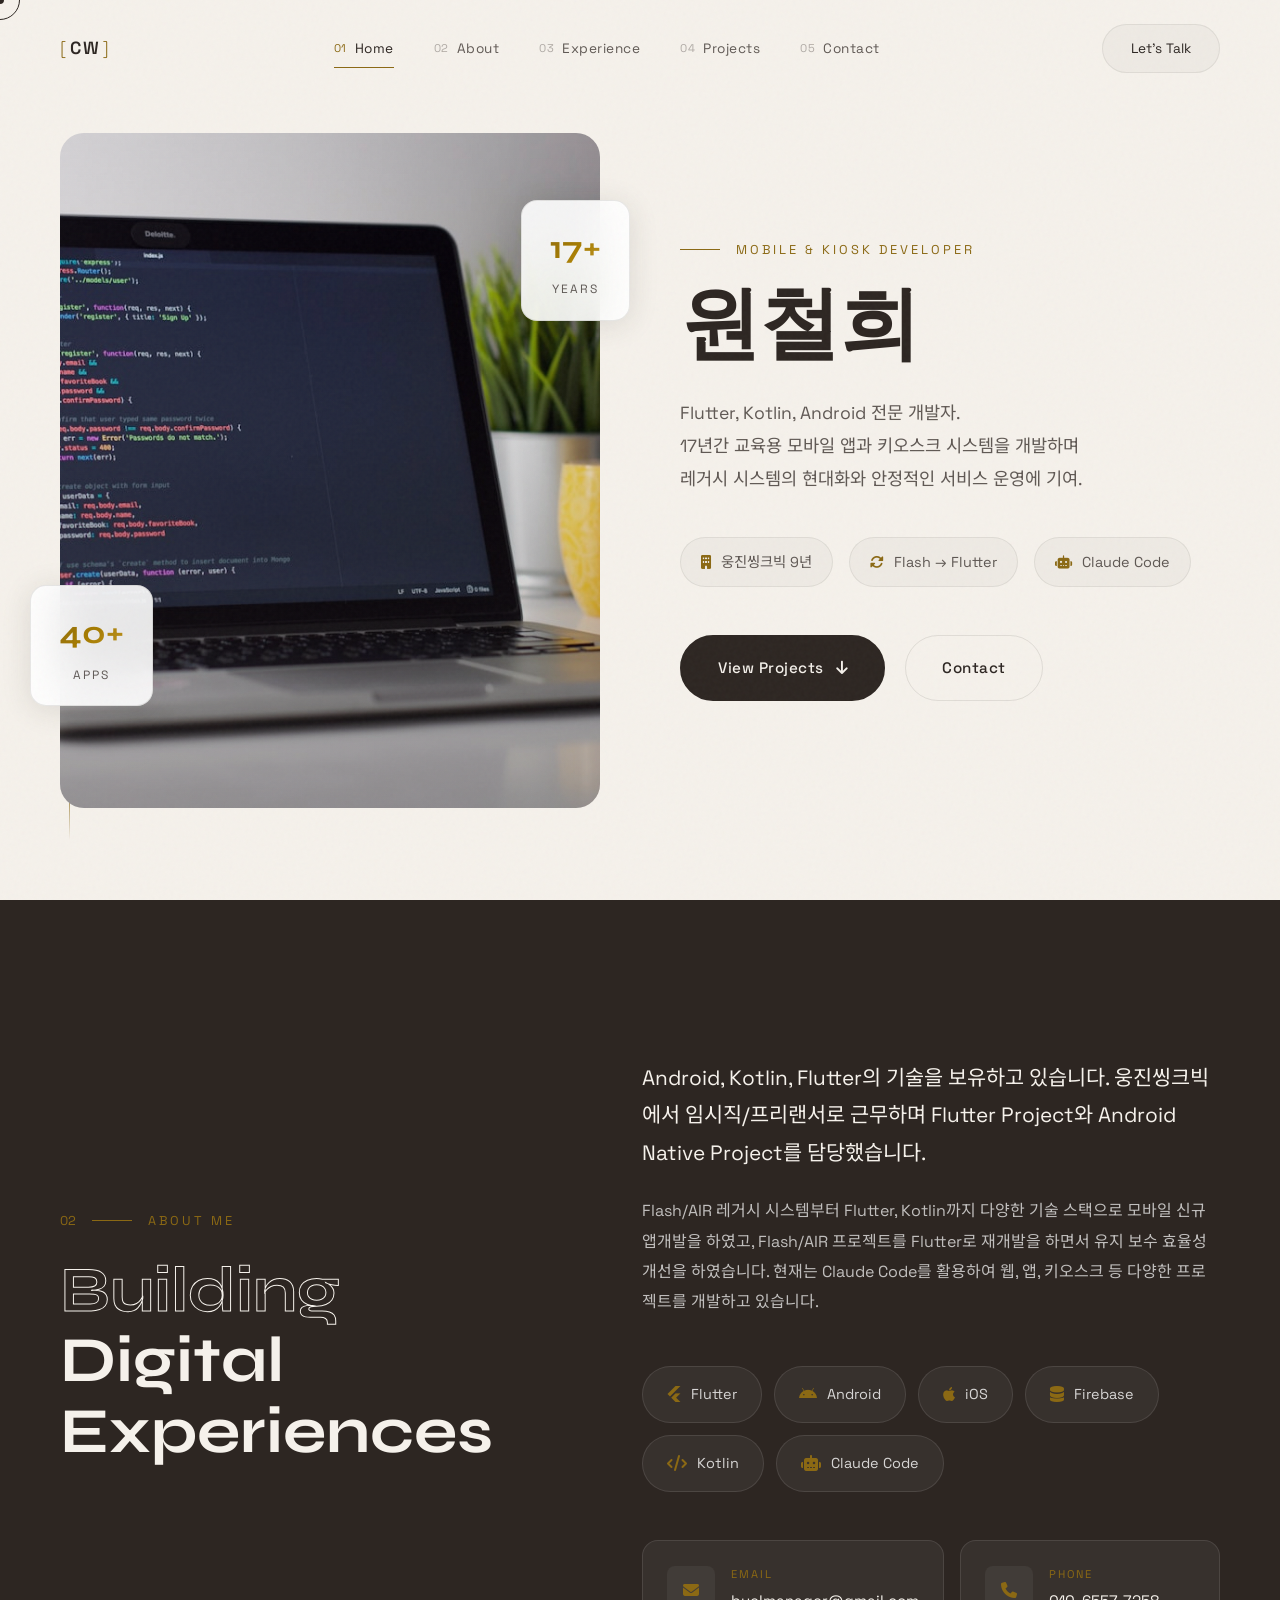
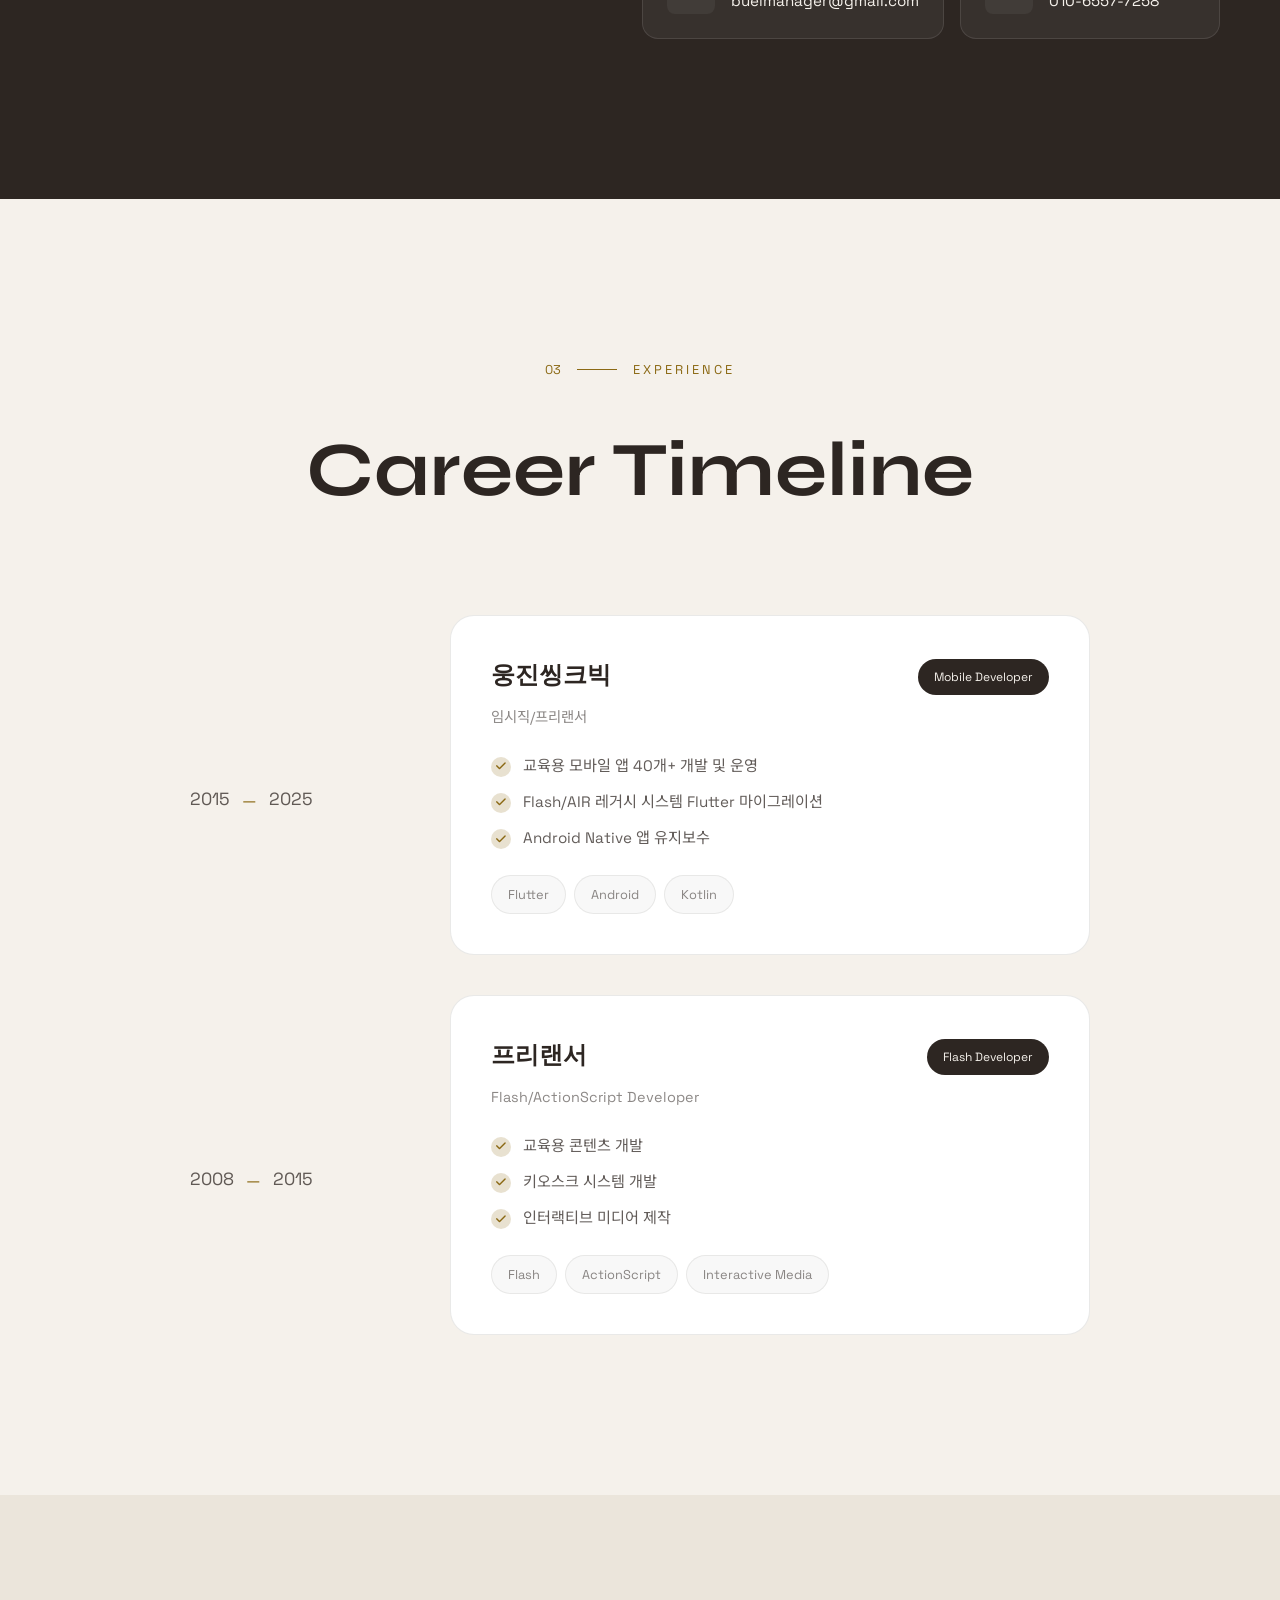
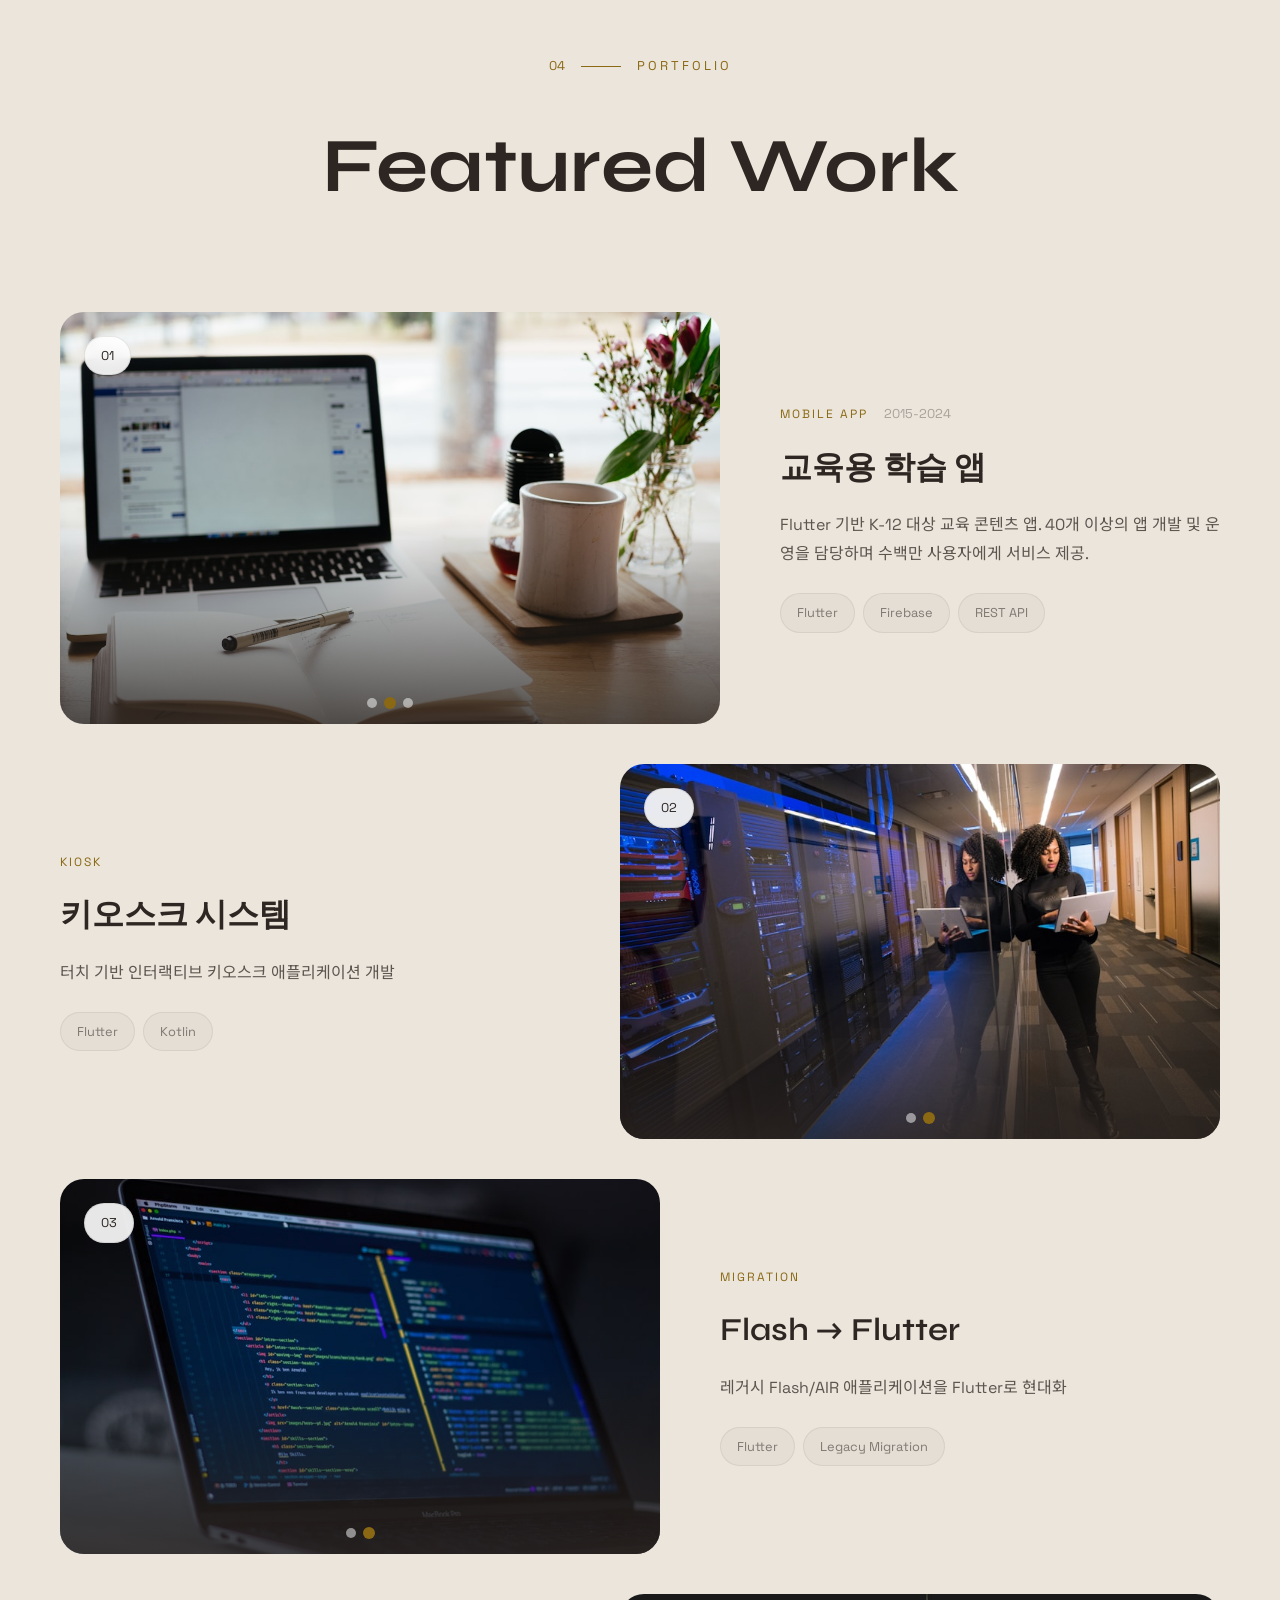
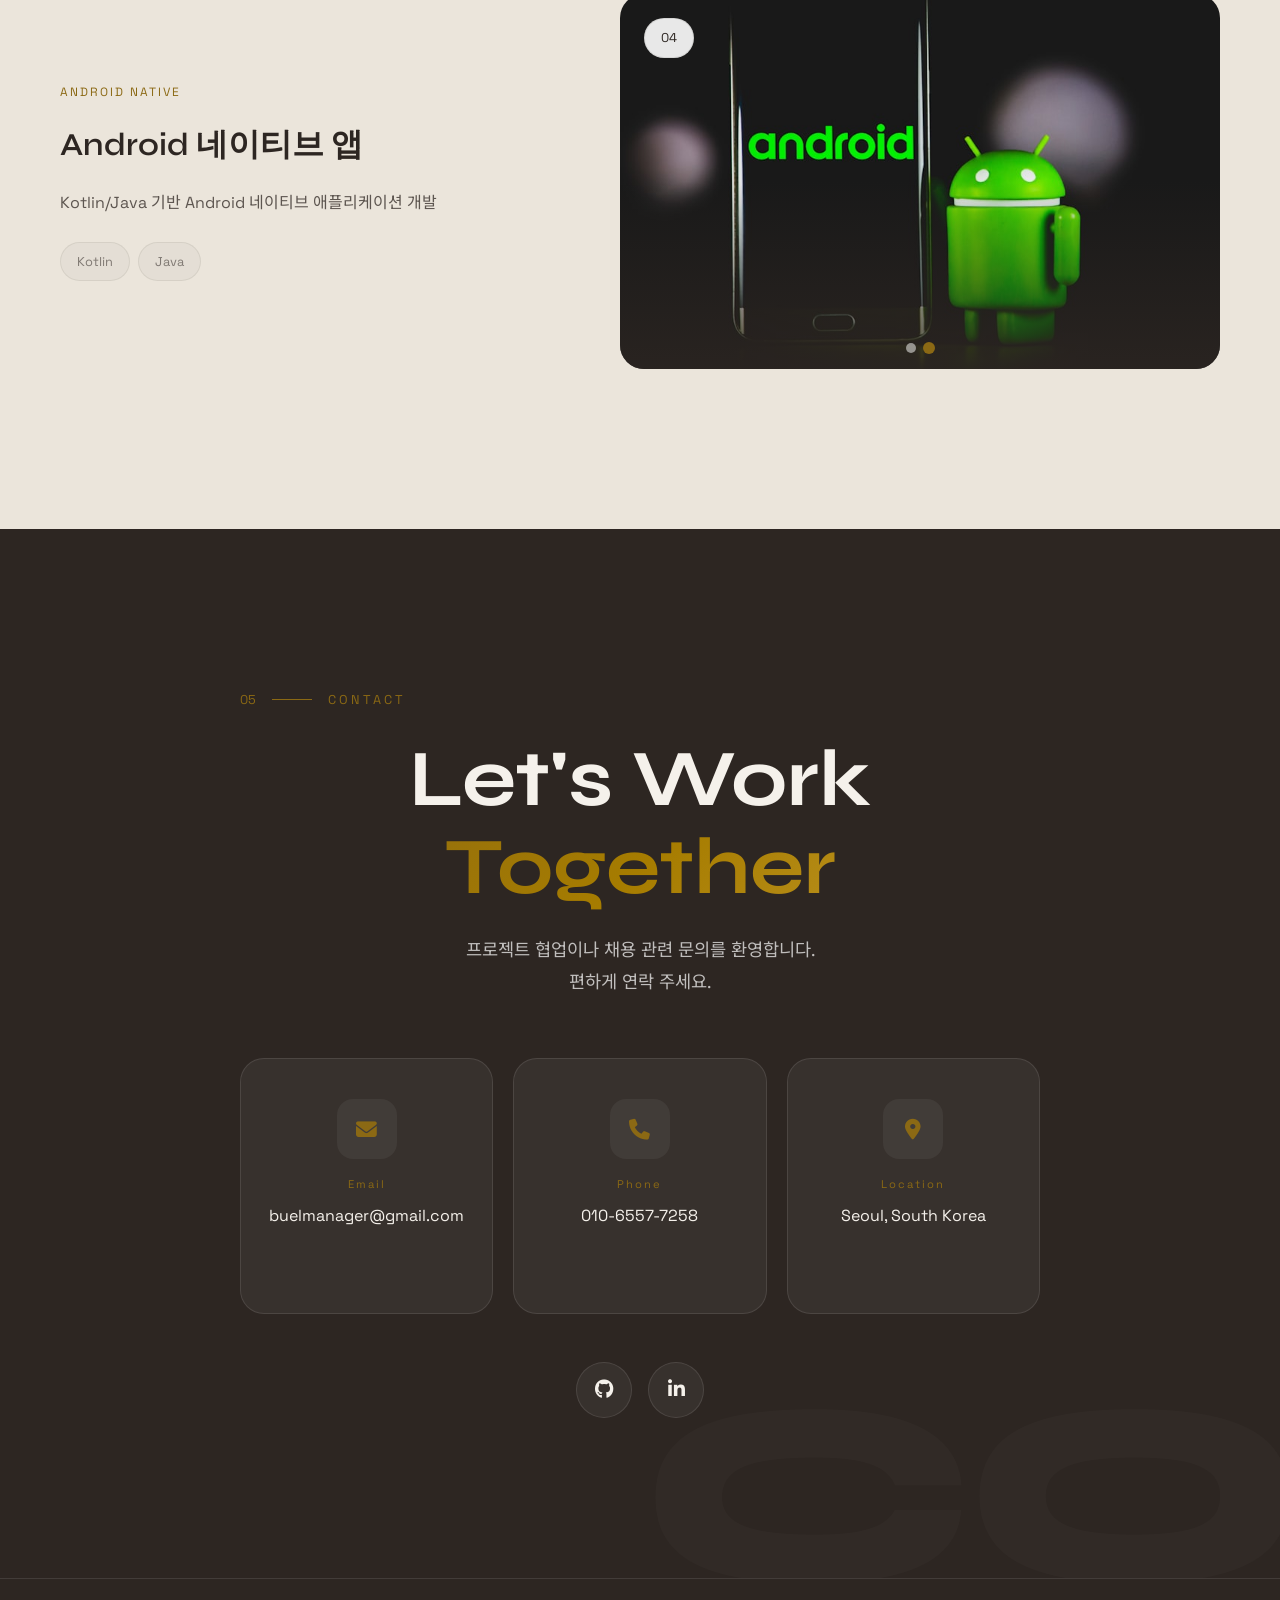
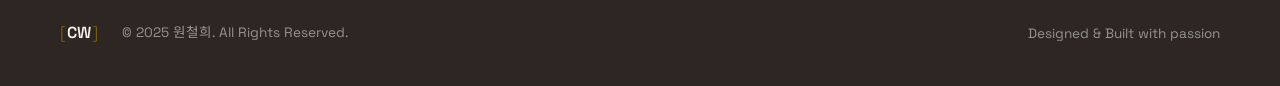
==== index.html @ 8719f96a "v1.0.002: JSON 기반 동적 콘텐츠 관리 시스템 구현 - data.json: 모든 콘텐츠를 JSON으로 분리하여 관리 - renderer.js: JSON → HTML 동적" ====
<!DOCTYPE html>
<html lang="ko">
<head>
    <meta charset="UTF-8">
    <meta name="viewport" content="width=device-width, initial-scale=1.0">
    <title>포트폴리오</title>
    <link rel="stylesheet" href="styles.css">
    <link href="https://fonts.googleapis.com/css2?family=Playfair+Display:wght@400;500;600;700&family=Noto+Sans+KR:wght@300;400;500;700&family=Space+Grotesk:wght@300;400;500;600;700&family=Syne:wght@400;500;600;700;800&display=swap" rel="stylesheet">
    <link rel="stylesheet" href="https://cdnjs.cloudflare.com/ajax/libs/font-awesome/6.4.0/css/all.min.css">
</head>
<body>
    <!-- Noise Overlay -->
    <div class="noise-overlay"></div>

    <!-- Custom Cursor -->
    <div class="cursor"></div>
    <div class="cursor-follower"></div>

    <!-- Navigation - Dynamic -->
    <nav class="navbar">
        <div class="nav-container">
            <a href="#" class="logo" id="nav-logo"></a>
            <ul class="nav-links" id="nav-links"></ul>
            <div class="nav-right">
                <a href="#contact" class="nav-cta">Let's Talk</a>
                <div class="hamburger">
                    <span></span>
                    <span></span>
                </div>
            </div>
        </div>
    </nav>

    <!-- Hero Section - Dynamic -->
    <section id="home" class="hero">
        <div class="hero-grid">
            <div class="hero-visual">
                <div class="hero-image-wrapper">
                    <div class="hero-image-frame" id="hero-image-frame"></div>
                    <div id="hero-badges"></div>
                </div>
            </div>
            <div class="hero-content">
                <div class="hero-tag">
                    <span class="tag-line"></span>
                    <span class="tag-text" id="hero-title-tag"></span>
                </div>
                <h1 class="hero-title" id="hero-name"></h1>
                <p class="hero-description" id="hero-description"></p>
                <div class="hero-highlights" id="hero-highlights"></div>
                <div class="hero-actions">
                    <a href="#projects" class="btn btn-primary">
                        <span class="btn-text">View Projects</span>
                        <span class="btn-icon"><i class="fas fa-arrow-down"></i></span>
                    </a>
                    <a href="#contact" class="btn btn-outline">
                        <span class="btn-text">Contact</span>
                    </a>
                </div>
            </div>
        </div>
        <div class="hero-scroll-indicator">
            <span class="scroll-text">Scroll</span>
            <span class="scroll-line"></span>
        </div>
        <div class="hero-bg-text" id="hero-bg-text"></div>
    </section>

    <!-- About Section - Dynamic -->
    <section id="about" class="about">
        <div class="container">
            <div class="about-grid">
                <div class="about-left">
                    <div class="section-tag">
                        <span class="tag-number" id="about-section-number"></span>
                        <span class="tag-line"></span>
                        <span class="tag-text">ABOUT ME</span>
                    </div>
                    <h2 class="section-title" id="about-title"></h2>
                </div>
                <div class="about-right">
                    <p class="about-intro" id="about-intro"></p>
                    <p class="about-detail" id="about-detail"></p>
                    <div class="skills-showcase" id="skills-showcase"></div>
                    <div class="contact-cards" id="about-contact-cards"></div>
                </div>
            </div>
        </div>
        <div class="section-number" id="about-bg-number"></div>
    </section>

    <!-- Experience Section - Dynamic -->
    <section id="experience" class="experience">
        <div class="container">
            <div class="section-header-center">
                <div class="section-tag">
                    <span class="tag-number" id="exp-section-number"></span>
                    <span class="tag-line"></span>
                    <span class="tag-text">EXPERIENCE</span>
                </div>
                <h2 class="section-title-large">Career Timeline</h2>
            </div>
            <div class="timeline-modern" id="timeline-container"></div>
        </div>
        <div class="section-number" id="exp-bg-number"></div>
    </section>

    <!-- Projects Section - Dynamic -->
    <section id="projects" class="projects">
        <div class="container">
            <div class="section-header-center">
                <div class="section-tag">
                    <span class="tag-number" id="proj-section-number"></span>
                    <span class="tag-line"></span>
                    <span class="tag-text">PORTFOLIO</span>
                </div>
                <h2 class="section-title-large">Featured Work</h2>
            </div>
            <div class="projects-showcase" id="projects-container"></div>
        </div>
        <div class="section-number" id="proj-bg-number"></div>
    </section>

    <!-- Contact Section - Dynamic -->
    <section id="contact" class="contact">
        <div class="container">
            <div class="contact-wrapper">
                <div class="contact-header">
                    <div class="section-tag light">
                        <span class="tag-number" id="contact-section-number"></span>
                        <span class="tag-line"></span>
                        <span class="tag-text">CONTACT</span>
                    </div>
                    <h2 class="contact-title">
                        <span class="title-line">Let's Work</span>
                        <span class="title-line title-gradient">Together</span>
                    </h2>
                    <p class="contact-subtitle">
                        프로젝트 협업이나 채용 관련 문의를 환영합니다.<br>
                        편하게 연락 주세요.
                    </p>
                </div>
                <div class="contact-info-grid" id="contact-info-grid"></div>
                <div class="contact-socials" id="contact-socials"></div>
            </div>
        </div>
        <div class="contact-bg-text">CONTACT</div>
    </section>

    <!-- Footer - Dynamic -->
    <footer class="footer">
        <div class="container">
            <div class="footer-content">
                <div class="footer-left">
                    <span class="footer-logo" id="footer-logo"></span>
                    <p class="footer-copyright" id="footer-copyright"></p>
                </div>
                <div class="footer-right">
                    <span class="footer-credit" id="footer-credit"></span>
                </div>
            </div>
        </div>
    </footer>

    <!-- Back to Top Button -->
    <button class="back-to-top" id="backToTop">
        <span class="btt-line"></span>
        <span class="btt-text">TOP</span>
    </button>

    <!-- Scroll Progress -->
    <div class="scroll-progress"></div>

    <script src="renderer.js"></script>
    <script src="script.js"></script>
</body>
</html>
---- styles.css ----
/* ========================================
   CSS Variables & Reset - Beige/Cream + Dark Brown Theme
======================================== */
:root {
    --bg-primary: #f5f1eb;
    --bg-secondary: #ebe5db;
    --bg-tertiary: #e0d8cc;
    --bg-card: #ffffff;
    --bg-dark: #2d2622;

    --text-primary: #2d2622;
    --text-secondary: rgba(45, 38, 34, 0.75);
    --text-tertiary: rgba(45, 38, 34, 0.55);
    --text-muted: rgba(45, 38, 34, 0.35);
    --text-light: #f5f1eb;

    --accent-primary: #8b6914;
    --accent-secondary: #a67c00;
    --accent-gradient: linear-gradient(135deg, #8b6914, #a67c00, #c49a2c);
    --accent-glow: rgba(139, 105, 20, 0.2);

    --gold: #8b6914;
    --gold-light: #a67c00;

    --brown: #2d2622;
    --brown-light: #4a3f38;
    --cream: #f5f1eb;
    --beige: #e8e2d9;

    --border-color: rgba(45, 38, 34, 0.1);
    --border-hover: rgba(45, 38, 34, 0.2);

    --glass-bg: rgba(45, 38, 34, 0.03);
    --glass-border: rgba(45, 38, 34, 0.08);
    --glass-bg-dark: rgba(255, 255, 255, 0.05);
    --glass-border-dark: rgba(255, 255, 255, 0.1);

    --shadow-sm: 0 2px 10px rgba(45, 38, 34, 0.08);
    --shadow-md: 0 4px 30px rgba(45, 38, 34, 0.12);
    --shadow-lg: 0 10px 60px rgba(45, 38, 34, 0.15);
    --shadow-glow: 0 0 60px rgba(139, 105, 20, 0.1);

    --transition-fast: all 0.2s cubic-bezier(0.4, 0, 0.2, 1);
    --transition: all 0.4s cubic-bezier(0.4, 0, 0.2, 1);
    --transition-slow: all 0.6s cubic-bezier(0.4, 0, 0.2, 1);

    --radius-sm: 8px;
    --radius-md: 16px;
    --radius-lg: 24px;
    --radius-xl: 32px;
}

* {
    margin: 0;
    padding: 0;
    box-sizing: border-box;
}

html {
    scroll-behavior: smooth;
    font-size: 16px;
}

body {
    font-family: 'Space Grotesk', 'Noto Sans KR', sans-serif;
    background-color: var(--bg-primary);
    color: var(--text-primary);
    line-height: 1.7;
    overflow-x: hidden;
    cursor: none;
}

a {
    text-decoration: none;
    color: inherit;
    cursor: none;
}

ul {
    list-style: none;
}

img {
    max-width: 100%;
    height: auto;
}

button {
    cursor: none;
}

.container {
    max-width: 1400px;
    margin: 0 auto;
    padding: 0 60px;
}

/* ========================================
   Noise Overlay
======================================== */
.noise-overlay {
    position: fixed;
    top: 0;
    left: 0;
    width: 100%;
    height: 100%;
    pointer-events: none;
    z-index: 9999;
    opacity: 0.03;
    background-image: url("data:image/svg+xml,%3Csvg viewBox='0 0 256 256' xmlns='http://www.w3.org/2000/svg'%3E%3Cfilter id='noise'%3E%3CfeTurbulence type='fractalNoise' baseFrequency='0.9' numOctaves='4' stitchTiles='stitch'/%3E%3C/filter%3E%3Crect width='100%25' height='100%25' filter='url(%23noise)'/%3E%3C/svg%3E");
}

/* ========================================
   Custom Cursor
======================================== */
.cursor {
    position: fixed;
    width: 8px;
    height: 8px;
    background: var(--accent-primary);
    border-radius: 50%;
    pointer-events: none;
    z-index: 10001;
    transform: translate(-50%, -50%);
    transition: width 0.2s, height 0.2s, background 0.2s;
    mix-blend-mode: difference;
}

.cursor-follower {
    position: fixed;
    width: 40px;
    height: 40px;
    border: 1px solid var(--accent-primary);
    border-radius: 50%;
    pointer-events: none;
    z-index: 10000;
    transform: translate(-50%, -50%);
    transition: width 0.3s, height 0.3s, border-color 0.3s, background 0.3s;
}

.cursor.hover {
    width: 12px;
    height: 12px;
    background: var(--gold);
}

.cursor-follower.hover {
    width: 60px;
    height: 60px;
    border-color: var(--gold);
    background: rgba(251, 191, 36, 0.1);
}

/* ========================================
   Scroll Progress
======================================== */
.scroll-progress {
    position: fixed;
    top: 0;
    left: 0;
    height: 2px;
    background: var(--accent-gradient);
    width: 0%;
    z-index: 10000;
    transition: width 0.1s linear;
}

/* ========================================
   Custom Cursor - Light theme
======================================== */
.cursor {
    background: var(--brown);
    mix-blend-mode: normal;
}

.cursor-follower {
    border-color: var(--brown);
}

.cursor.hover {
    background: var(--gold);
}

.cursor-follower.hover {
    border-color: var(--gold);
    background: rgba(139, 105, 20, 0.1);
}

/* ========================================
   Navigation
======================================== */
.navbar {
    position: fixed;
    top: 0;
    left: 0;
    width: 100%;
    z-index: 1000;
    padding: 24px 0;
    transition: var(--transition);
}

.navbar.scrolled {
    background: rgba(245, 241, 235, 0.9);
    backdrop-filter: blur(20px);
    -webkit-backdrop-filter: blur(20px);
    padding: 16px 0;
    border-bottom: 1px solid var(--border-color);
}

.nav-container {
    max-width: 1400px;
    margin: 0 auto;
    padding: 0 60px;
    display: flex;
    justify-content: space-between;
    align-items: center;
}

.logo {
    font-family: 'Space Grotesk', monospace;
    font-size: 1.1rem;
    font-weight: 600;
    letter-spacing: 2px;
    display: flex;
    align-items: center;
    gap: 2px;
}

.logo-bracket {
    color: var(--accent-primary);
    font-weight: 300;
}

.logo-text {
    color: var(--text-primary);
}

.nav-links {
    display: flex;
    gap: 40px;
}

.nav-links a {
    font-size: 0.85rem;
    color: var(--text-secondary);
    letter-spacing: 0.5px;
    display: flex;
    align-items: center;
    gap: 8px;
    position: relative;
    padding: 8px 0;
    transition: var(--transition-fast);
}

.nav-number {
    font-size: 0.7rem;
    color: var(--text-muted);
    font-family: 'Space Grotesk', monospace;
}

.nav-links a::after {
    content: '';
    position: absolute;
    bottom: 0;
    left: 0;
    width: 0;
    height: 1px;
    background: var(--gold);
    transition: var(--transition);
}

.nav-links a:hover,
.nav-links a.active {
    color: var(--text-primary);
}

.nav-links a:hover .nav-number,
.nav-links a.active .nav-number {
    color: var(--gold);
}

.nav-links a:hover::after,
.nav-links a.active::after {
    width: 100%;
}

.nav-right {
    display: flex;
    align-items: center;
    gap: 24px;
}

.nav-cta {
    font-size: 0.85rem;
    padding: 12px 28px;
    background: var(--glass-bg);
    border: 1px solid var(--glass-border);
    border-radius: 100px;
    color: var(--text-primary);
    transition: var(--transition);
}

.nav-cta:hover {
    background: var(--brown);
    border-color: var(--brown);
    color: var(--text-light);
}

.hamburger {
    display: none;
    flex-direction: column;
    gap: 8px;
    cursor: pointer;
    padding: 10px;
}

.hamburger span {
    width: 28px;
    height: 1px;
    background: var(--text-primary);
    transition: var(--transition);
}

/* ========================================
   Hero Section
======================================== */
.hero {
    min-height: 100vh;
    display: flex;
    align-items: center;
    position: relative;
    padding: 120px 0 80px;
    overflow: hidden;
}

.hero-grid {
    display: grid;
    grid-template-columns: 1fr 1fr;
    gap: 80px;
    align-items: center;
    max-width: 1400px;
    margin: 0 auto;
    padding: 0 60px;
    position: relative;
    z-index: 2;
}

.hero-visual {
    position: relative;
}

.hero-image-wrapper {
    position: relative;
}

.hero-image-frame {
    position: relative;
    border-radius: var(--radius-lg);
    overflow: hidden;
    aspect-ratio: 4/5;
}

.hero-image-frame img {
    width: 100%;
    height: 100%;
    object-fit: cover;
    transition: var(--transition-slow);
}

.hero-image-frame:hover img {
    transform: scale(1.05);
}

.image-grain {
    position: absolute;
    top: 0;
    left: 0;
    width: 100%;
    height: 100%;
    background: linear-gradient(180deg, transparent 0%, rgba(45, 38, 34, 0.3) 100%);
    pointer-events: none;
}

.floating-badge {
    position: absolute;
    background: rgba(255, 255, 255, 0.9);
    backdrop-filter: blur(20px);
    -webkit-backdrop-filter: blur(20px);
    border: 1px solid rgba(45, 38, 34, 0.1);
    border-radius: var(--radius-md);
    padding: 20px 28px;
    display: flex;
    flex-direction: column;
    align-items: center;
    gap: 4px;
    animation: float 4s ease-in-out infinite;
    box-shadow: var(--shadow-md);
}

.badge-1 {
    top: 10%;
    right: -30px;
    animation-delay: 0s;
}

.badge-2 {
    bottom: 15%;
    left: -30px;
    animation-delay: 2s;
}

.badge-number {
    font-family: 'Syne', sans-serif;
    font-size: 2rem;
    font-weight: 700;
    background: var(--accent-gradient);
    -webkit-background-clip: text;
    -webkit-text-fill-color: transparent;
    background-clip: text;
}

.badge-text {
    font-size: 0.75rem;
    color: var(--text-secondary);
    letter-spacing: 2px;
    text-transform: uppercase;
}

@keyframes float {
    0%, 100% {
        transform: translateY(0);
    }
    50% {
        transform: translateY(-15px);
    }
}

.hero-content {
    max-width: 600px;
}

.hero-tag {
    display: flex;
    align-items: center;
    gap: 16px;
    margin-bottom: 24px;
}

.tag-line {
    width: 40px;
    height: 1px;
    background: var(--gold);
}

.tag-text {
    font-size: 0.8rem;
    letter-spacing: 3px;
    color: var(--gold);
}

.hero-title {
    font-family: 'Syne', sans-serif;
    font-size: clamp(3rem, 7vw, 5rem);
    font-weight: 800;
    line-height: 1;
    margin-bottom: 32px;
}

.hero-title .word {
    display: inline-block;
    opacity: 0;
    transform: translateY(30px);
    animation: wordReveal 1.2s cubic-bezier(0.25, 0.1, 0.25, 1) forwards;
    animation-delay: 0.3s;
}

@keyframes wordReveal {
    to {
        opacity: 1;
        transform: translateY(0);
    }
}

.hero-description {
    font-size: 1.1rem;
    line-height: 1.9;
    color: var(--text-secondary);
    margin-bottom: 40px;
}

.hero-highlights {
    display: flex;
    flex-wrap: wrap;
    gap: 16px;
    margin-bottom: 48px;
}

.highlight-item {
    display: flex;
    align-items: center;
    gap: 10px;
    padding: 12px 20px;
    background: var(--glass-bg);
    border: 1px solid var(--glass-border);
    border-radius: 100px;
    font-size: 0.9rem;
    transition: var(--transition);
}

.highlight-item:hover {
    border-color: var(--gold);
    background: rgba(139, 105, 20, 0.1);
}

.highlight-icon {
    color: var(--gold);
    font-size: 0.85rem;
}

.highlight-text {
    color: var(--text-secondary);
}

.hero-actions {
    display: flex;
    gap: 20px;
}

.btn {
    display: inline-flex;
    align-items: center;
    gap: 12px;
    padding: 18px 36px;
    font-size: 0.95rem;
    font-weight: 500;
    letter-spacing: 0.5px;
    border-radius: 100px;
    transition: var(--transition);
    position: relative;
    overflow: hidden;
}

.btn-primary {
    background: var(--brown);
    color: var(--text-light);
    border: 2px solid var(--brown);
}

.btn-primary::before {
    content: '';
    position: absolute;
    top: 0;
    left: 0;
    width: 100%;
    height: 100%;
    background: var(--gold);
    opacity: 0;
    transition: var(--transition);
}

.btn-primary:hover::before {
    opacity: 1;
}

.btn-primary .btn-text,
.btn-primary .btn-icon {
    position: relative;
    z-index: 1;
}

.btn-primary:hover {
    transform: translateY(-3px);
    box-shadow: 0 10px 40px rgba(139, 105, 20, 0.3);
    color: var(--brown);
}

.btn-primary .btn-icon {
    transition: var(--transition);
}

.btn-primary:hover .btn-icon {
    transform: translateY(3px);
}

.btn-outline {
    background: transparent;
    color: var(--text-primary);
    border: 1px solid var(--border-color);
}

.btn-outline:hover {
    border-color: var(--text-primary);
    background: rgba(255, 255, 255, 0.05);
}

.hero-scroll-indicator {
    position: absolute;
    bottom: 60px;
    left: 60px;
    display: flex;
    flex-direction: column;
    align-items: center;
    gap: 12px;
}

.scroll-text {
    font-size: 0.7rem;
    letter-spacing: 3px;
    color: var(--text-tertiary);
    text-transform: uppercase;
    writing-mode: vertical-rl;
}

.scroll-line {
    width: 1px;
    height: 60px;
    background: linear-gradient(180deg, var(--gold), transparent);
    animation: scrollLine 2s ease-in-out infinite;
}

@keyframes scrollLine {
    0%, 100% {
        transform: scaleY(1);
        opacity: 1;
    }
    50% {
        transform: scaleY(0.5);
        opacity: 0.5;
    }
}

.hero-bg-text {
    position: absolute;
    bottom: -5%;
    right: -5%;
    font-family: 'Syne', sans-serif;
    font-size: clamp(8rem, 20vw, 20rem);
    font-weight: 800;
    color: rgba(255, 255, 255, 0.02);
    letter-spacing: -0.05em;
    pointer-events: none;
    z-index: 1;
}

/* ========================================
   Marquee Section
======================================== */
.marquee-section {
    padding: 40px 0;
    background: var(--bg-secondary);
    border-top: 1px solid var(--border-color);
    border-bottom: 1px solid var(--border-color);
    overflow: hidden;
}

.marquee {
    display: flex;
    overflow: hidden;
}

.marquee-content {
    display: flex;
    align-items: center;
    gap: 60px;
    animation: marquee 30s linear infinite;
    white-space: nowrap;
}

.marquee-content span {
    font-family: 'Space Grotesk', sans-serif;
    font-size: 1.5rem;
    font-weight: 500;
    letter-spacing: 4px;
    color: var(--text-tertiary);
}

.marquee-dot {
    width: 8px;
    height: 8px;
    background: var(--gold);
    border-radius: 50%;
}

@keyframes marquee {
    0% {
        transform: translateX(0);
    }
    100% {
        transform: translateX(-50%);
    }
}

/* ========================================
   Section Tags & Titles
======================================== */
.section-tag {
    display: flex;
    align-items: center;
    gap: 16px;
    margin-bottom: 24px;
}

.section-tag.light .tag-number,
.section-tag.light .tag-text {
    color: rgba(255, 255, 255, 0.5);
}

.section-tag.light .tag-line {
    background: rgba(255, 255, 255, 0.3);
}

.tag-number {
    font-family: 'Space Grotesk', monospace;
    font-size: 0.8rem;
    color: var(--gold);
}

.section-title {
    font-family: 'Syne', sans-serif;
    font-size: clamp(2.5rem, 5vw, 4rem);
    font-weight: 700;
    line-height: 1.1;
}

.title-stroke {
    display: block;
    -webkit-text-stroke: 1px var(--text-primary);
    -webkit-text-fill-color: transparent;
    color: transparent;
}

.title-fill {
    display: block;
    color: var(--text-primary);
}

.section-title-large {
    font-family: 'Syne', sans-serif;
    font-size: clamp(3rem, 6vw, 5rem);
    font-weight: 700;
    text-align: center;
    margin-bottom: 80px;
}

.section-header-center {
    text-align: center;
    margin-bottom: 80px;
}

.section-header-center .section-tag {
    justify-content: center;
}

.section-number {
    position: absolute;
    bottom: 40px;
    right: 60px;
    font-family: 'Space Grotesk', monospace;
    font-size: 8rem;
    font-weight: 700;
    color: rgba(255, 255, 255, 0.02);
    line-height: 1;
}

/* ========================================
   About Section
======================================== */
.about {
    padding: 160px 0;
    background: var(--brown);
    position: relative;
    overflow: hidden;
}

.about .section-tag .tag-number,
.about .section-tag .tag-text {
    color: var(--gold);
}

.about .section-tag .tag-line {
    background: var(--gold);
}

.about .section-title,
.about .title-stroke,
.about .title-fill {
    color: var(--text-light);
}

.about .title-stroke {
    -webkit-text-stroke-color: var(--text-light);
}

.about .about-intro {
    color: var(--text-light);
}

.about .about-detail {
    color: rgba(255, 255, 255, 0.7);
}

.about .skill-pill {
    background: rgba(255, 255, 255, 0.05);
    border-color: rgba(255, 255, 255, 0.1);
}

.about .skill-pill:hover {
    border-color: var(--gold);
    background: rgba(139, 105, 20, 0.2);
}

.about .pill-icon {
    color: var(--gold);
}

.about .pill-text {
    color: rgba(255, 255, 255, 0.8);
}

.about .contact-card {
    background: rgba(255, 255, 255, 0.05);
    border-color: rgba(255, 255, 255, 0.1);
}

.about .contact-card:hover {
    border-color: var(--gold);
}

.about .card-icon {
    background: rgba(255, 255, 255, 0.05);
    color: var(--gold);
}

.about .card-label {
    color: var(--gold);
}

.about .card-value {
    color: var(--text-light);
}

.about .section-number {
    color: rgba(255, 255, 255, 0.03);
}

.about-grid {
    display: grid;
    grid-template-columns: 1fr 1.2fr;
    gap: 100px;
    align-items: start;
}

.about-left {
    position: sticky;
    top: 150px;
}

.about-right {
    max-width: 600px;
}

.about-intro {
    font-size: 1.3rem;
    line-height: 1.8;
    color: var(--text-primary);
    margin-bottom: 24px;
}

.about-detail {
    font-size: 1rem;
    line-height: 1.9;
    color: var(--text-secondary);
    margin-bottom: 48px;
}

.skills-showcase {
    display: flex;
    flex-wrap: wrap;
    gap: 12px;
    margin-bottom: 48px;
}

.skill-pill {
    display: flex;
    align-items: center;
    gap: 10px;
    padding: 14px 24px;
    background: var(--glass-bg);
    border: 1px solid var(--glass-border);
    border-radius: 100px;
    transition: var(--transition);
}

.skill-pill:hover {
    border-color: var(--gold);
    transform: translateY(-3px);
    box-shadow: 0 10px 30px rgba(139, 105, 20, 0.15);
}

.pill-icon {
    color: var(--gold);
    font-size: 1rem;
}

.pill-text {
    font-size: 0.9rem;
    color: var(--text-secondary);
}

.contact-cards {
    display: grid;
    grid-template-columns: 1fr 1fr;
    gap: 16px;
}

.contact-card {
    display: flex;
    align-items: center;
    gap: 16px;
    padding: 24px;
    background: var(--bg-card);
    border: 1px solid var(--border-color);
    border-radius: var(--radius-md);
    transition: var(--transition);
}

.contact-card:hover {
    border-color: var(--gold);
}

.card-icon {
    width: 48px;
    height: 48px;
    display: flex;
    align-items: center;
    justify-content: center;
    background: var(--glass-bg);
    border-radius: var(--radius-sm);
    color: var(--gold);
}

.card-content {
    display: flex;
    flex-direction: column;
    gap: 4px;
}

.card-label {
    font-size: 0.7rem;
    letter-spacing: 2px;
    color: var(--text-muted);
}

.card-value {
    font-size: 0.95rem;
    color: var(--text-primary);
}

/* ========================================
   Experience Section
======================================== */
.experience {
    padding: 160px 0;
    background: var(--bg-primary);
    position: relative;
}

.timeline-modern {
    max-width: 900px;
    margin: 0 auto;
    display: flex;
    flex-direction: column;
    gap: 40px;
}

.timeline-item-modern {
    display: grid;
    grid-template-columns: 200px 1fr;
    gap: 60px;
    opacity: 0;
    transform: translateY(40px);
    transition: var(--transition-slow);
}

.timeline-item-modern.visible {
    opacity: 1;
    transform: translateY(0);
}

.timeline-year {
    display: flex;
    align-items: center;
    gap: 12px;
    font-family: 'Space Grotesk', monospace;
    padding-top: 30px;
}

.year-number {
    font-size: 1.1rem;
    color: var(--text-secondary);
}

.year-dash {
    color: var(--gold);
}

.timeline-card {
    background: var(--bg-card);
    border: 1px solid var(--border-color);
    border-radius: var(--radius-lg);
    padding: 40px;
    transition: var(--transition);
}

.timeline-card:hover {
    border-color: var(--gold);
    box-shadow: var(--shadow-glow);
}

.card-header {
    display: flex;
    align-items: center;
    justify-content: space-between;
    margin-bottom: 8px;
}

.company-name {
    font-family: 'Syne', sans-serif;
    font-size: 1.5rem;
    font-weight: 600;
}

.role-badge {
    font-size: 0.75rem;
    padding: 8px 16px;
    background: var(--brown);
    border-radius: 100px;
    color: var(--text-light);
}

.role-type {
    font-size: 0.9rem;
    color: var(--text-tertiary);
    margin-bottom: 24px;
}

.achievements {
    display: flex;
    flex-direction: column;
    gap: 12px;
    margin-bottom: 24px;
}

.achievements li {
    display: flex;
    align-items: flex-start;
    gap: 12px;
}

.achievement-icon {
    width: 20px;
    height: 20px;
    display: flex;
    align-items: center;
    justify-content: center;
    background: rgba(139, 105, 20, 0.2);
    border-radius: 50%;
    color: var(--gold);
    font-size: 0.7rem;
    flex-shrink: 0;
    margin-top: 3px;
}

.achievement-text {
    font-size: 0.95rem;
    color: var(--text-secondary);
    line-height: 1.6;
}

.card-tags {
    display: flex;
    flex-wrap: wrap;
    gap: 8px;
}

.card-tags span {
    font-size: 0.8rem;
    padding: 8px 16px;
    background: var(--glass-bg);
    border: 1px solid var(--glass-border);
    border-radius: 100px;
    color: var(--text-tertiary);
}

/* ========================================
   Projects Section
======================================== */
.projects {
    padding: 160px 0;
    background: var(--bg-secondary);
    position: relative;
}

.projects-showcase {
    display: grid;
    grid-template-columns: 1fr;
    gap: 40px;
}

.project-item {
    display: grid;
    grid-template-columns: 1.2fr 1fr;
    gap: 60px;
    align-items: center;
    opacity: 0;
    transform: translateY(60px);
    transition: var(--transition-slow);
}

.project-item.visible {
    opacity: 1;
    transform: translateY(0);
}

.project-item:nth-child(even) {
    grid-template-columns: 1fr 1.2fr;
}

.project-item:nth-child(even) .project-image-wrapper {
    order: 2;
}

.project-item:nth-child(even) .project-content {
    order: 1;
}

.project-featured {
    grid-template-columns: 1.5fr 1fr;
}

.project-image-wrapper {
    position: relative;
    border-radius: var(--radius-lg);
    overflow: hidden;
    aspect-ratio: 16/10;
}

.project-image-wrapper img {
    width: 100%;
    height: 100%;
    object-fit: cover;
    transition: var(--transition-slow);
}

.project-item:hover .project-image-wrapper img {
    transform: scale(1.05);
}

.project-image-overlay {
    position: absolute;
    top: 0;
    left: 0;
    width: 100%;
    height: 100%;
    background: linear-gradient(180deg, transparent 50%, rgba(45, 38, 34, 0.8) 100%);
    pointer-events: none;
}

.project-number {
    position: absolute;
    top: 24px;
    left: 24px;
    font-family: 'Space Grotesk', monospace;
    font-size: 0.8rem;
    padding: 8px 16px;
    background: rgba(255, 255, 255, 0.9);
    backdrop-filter: blur(10px);
    -webkit-backdrop-filter: blur(10px);
    border: 1px solid rgba(45, 38, 34, 0.1);
    border-radius: 100px;
    color: var(--text-primary);
}

.project-content {
    padding: 20px 0;
}

.project-meta {
    display: flex;
    align-items: center;
    gap: 16px;
    margin-bottom: 16px;
}

.meta-category {
    font-size: 0.75rem;
    letter-spacing: 2px;
    color: var(--gold);
}

.meta-year {
    font-size: 0.8rem;
    color: var(--text-muted);
}

.project-title {
    font-family: 'Syne', sans-serif;
    font-size: clamp(1.5rem, 3vw, 2rem);
    font-weight: 600;
    margin-bottom: 16px;
}

.project-description {
    font-size: 1rem;
    color: var(--text-secondary);
    line-height: 1.8;
    margin-bottom: 24px;
}

.project-tech {
    display: flex;
    flex-wrap: wrap;
    gap: 8px;
}

.project-tech span {
    font-size: 0.8rem;
    padding: 8px 16px;
    background: var(--glass-bg);
    border: 1px solid var(--glass-border);
    border-radius: 100px;
    color: var(--text-tertiary);
    transition: var(--transition);
}

.project-tech span:hover {
    border-color: var(--gold);
    color: var(--gold);
}

/* ========================================
   Contact Section
======================================== */
.contact {
    padding: 160px 0;
    background: var(--brown);
    position: relative;
    overflow: hidden;
}

.contact .section-tag .tag-number,
.contact .section-tag .tag-text {
    color: var(--gold);
}

.contact .section-tag .tag-line {
    background: var(--gold);
}

.contact .contact-title {
    color: var(--text-light);
}

.contact .contact-subtitle {
    color: rgba(255, 255, 255, 0.7);
}

.contact .contact-info-card {
    background: rgba(255, 255, 255, 0.05);
    border-color: rgba(255, 255, 255, 0.1);
}

.contact .contact-info-card:hover {
    border-color: var(--gold);
    box-shadow: 0 0 40px rgba(139, 105, 20, 0.2);
}

.contact .info-card-icon {
    background: rgba(255, 255, 255, 0.05);
    color: var(--gold);
}

.contact .info-card-label {
    color: var(--gold);
}

.contact .info-card-value {
    color: var(--text-light);
}

.contact .info-card-arrow {
    color: var(--gold);
}

.contact .social-link {
    background: rgba(255, 255, 255, 0.05);
    border-color: rgba(255, 255, 255, 0.1);
    color: var(--text-light);
}

.contact .social-link:hover {
    background: var(--gold);
    border-color: var(--gold);
    color: var(--brown);
}

.contact .contact-bg-text {
    color: rgba(255, 255, 255, 0.02);
}

.contact-wrapper {
    max-width: 800px;
    margin: 0 auto;
    text-align: center;
}

.contact-header {
    margin-bottom: 60px;
}

.contact-title {
    font-family: 'Syne', sans-serif;
    font-size: clamp(3rem, 8vw, 5rem);
    font-weight: 700;
    line-height: 1.1;
    margin-bottom: 24px;
}

.title-line {
    display: block;
}

.title-gradient {
    background: var(--accent-gradient);
    -webkit-background-clip: text;
    -webkit-text-fill-color: transparent;
    background-clip: text;
}

.contact-subtitle {
    font-size: 1.1rem;
    color: var(--text-secondary);
    line-height: 1.8;
}

.contact-info-grid {
    display: grid;
    grid-template-columns: repeat(3, 1fr);
    gap: 20px;
    margin-bottom: 48px;
}

.contact-info-card {
    display: flex;
    flex-direction: column;
    align-items: center;
    gap: 16px;
    padding: 40px 24px;
    background: var(--bg-card);
    border: 1px solid var(--border-color);
    border-radius: var(--radius-lg);
    transition: var(--transition);
    text-decoration: none;
}

.contact-info-card:hover {
    border-color: var(--accent-primary);
    transform: translateY(-5px);
    box-shadow: var(--shadow-glow);
}

.info-card-icon {
    width: 60px;
    height: 60px;
    display: flex;
    align-items: center;
    justify-content: center;
    background: var(--glass-bg);
    border-radius: var(--radius-md);
    color: var(--accent-primary);
    font-size: 1.3rem;
}

.info-card-content {
    text-align: center;
}

.info-card-label {
    display: block;
    font-size: 0.7rem;
    letter-spacing: 2px;
    color: var(--text-muted);
    margin-bottom: 8px;
}

.info-card-value {
    font-size: 1rem;
    color: var(--text-primary);
}

.info-card-arrow {
    color: var(--accent-primary);
    opacity: 0;
    transform: translateX(-10px);
    transition: var(--transition);
}

.contact-info-card:hover .info-card-arrow {
    opacity: 1;
    transform: translateX(0);
}

.contact-socials {
    display: flex;
    justify-content: center;
    gap: 16px;
}

.social-link {
    width: 56px;
    height: 56px;
    display: flex;
    align-items: center;
    justify-content: center;
    background: var(--glass-bg);
    border: 1px solid var(--glass-border);
    border-radius: 50%;
    color: var(--text-secondary);
    font-size: 1.2rem;
    transition: var(--transition);
}

.social-link:hover {
    background: var(--accent-primary);
    border-color: var(--accent-primary);
    color: var(--text-primary);
    transform: translateY(-5px);
}

.contact-bg-text {
    position: absolute;
    bottom: -10%;
    left: 50%;
    transform: translateX(-50%);
    font-family: 'Syne', sans-serif;
    font-size: clamp(8rem, 20vw, 16rem);
    font-weight: 800;
    color: rgba(255, 255, 255, 0.015);
    letter-spacing: -0.05em;
    pointer-events: none;
    white-space: nowrap;
}

/* ========================================
   Footer
======================================== */
.footer {
    background: var(--brown);
    padding: 40px 0;
    border-top: 1px solid rgba(255, 255, 255, 0.1);
}

.footer .logo-bracket {
    color: var(--gold);
}

.footer .logo-text {
    color: var(--text-light);
}

.footer .footer-copyright {
    color: rgba(255, 255, 255, 0.5);
}

.footer .footer-credit {
    color: rgba(255, 255, 255, 0.5);
}

.footer-content {
    display: flex;
    justify-content: space-between;
    align-items: center;
}

.footer-left {
    display: flex;
    align-items: center;
    gap: 24px;
}

.footer-logo {
    display: flex;
    align-items: center;
    gap: 2px;
    font-family: 'Space Grotesk', monospace;
    font-size: 1rem;
    font-weight: 600;
}

.footer-copyright {
    font-size: 0.85rem;
    color: var(--text-tertiary);
}

.footer-credit {
    font-size: 0.85rem;
    color: var(--text-tertiary);
}

/* ========================================
   Back to Top Button
======================================== */
.back-to-top {
    position: fixed;
    bottom: 40px;
    right: 40px;
    display: flex;
    flex-direction: column;
    align-items: center;
    gap: 8px;
    background: transparent;
    border: none;
    color: var(--text-tertiary);
    opacity: 0;
    visibility: hidden;
    transition: var(--transition);
    z-index: 999;
}

.back-to-top.visible {
    opacity: 1;
    visibility: visible;
}

.back-to-top:hover {
    color: var(--gold);
}

.btt-line {
    width: 1px;
    height: 60px;
    background: currentColor;
}

.btt-text {
    font-size: 0.7rem;
    letter-spacing: 2px;
    writing-mode: vertical-rl;
}

/* ========================================
   Animation Classes
======================================== */
[data-animate] {
    opacity: 0;
    transition: var(--transition-slow);
}

[data-animate].animated {
    opacity: 1;
}

[data-animate="fade-up"] {
    transform: translateY(60px);
}

[data-animate="fade-up"].animated {
    transform: translateY(0);
}

[data-animate="fade-left"] {
    transform: translateX(-60px);
}

[data-animate="fade-left"].animated {
    transform: translateX(0);
}

[data-animate="fade-right"] {
    transform: translateX(60px);
}

[data-animate="fade-right"].animated {
    transform: translateX(0);
}

[data-animate="fade-scale"] {
    transform: scale(0.9);
}

[data-animate="fade-scale"].animated {
    transform: scale(1);
}

/* ========================================
   Responsive Design
======================================== */
@media (max-width: 1200px) {
    .container {
        padding: 0 40px;
    }

    .nav-container {
        padding: 0 40px;
    }

    .hero-grid {
        padding: 0 40px;
    }
}

@media (max-width: 1024px) {
    .hero-grid {
        grid-template-columns: 1fr;
        gap: 60px;
    }

    .hero-visual {
        max-width: 500px;
        margin: 0 auto;
    }

    .hero-content {
        max-width: 100%;
        text-align: center;
    }

    .hero-tag {
        justify-content: center;
    }

    .hero-highlights {
        justify-content: center;
    }

    .hero-actions {
        justify-content: center;
    }

    .hero-scroll-indicator {
        left: 50%;
        transform: translateX(-50%);
    }

    .about-grid {
        grid-template-columns: 1fr;
        gap: 60px;
    }

    .about-left {
        position: static;
        text-align: center;
    }

    .about-left .section-tag {
        justify-content: center;
    }

    .about-right {
        max-width: 100%;
    }

    .timeline-item-modern {
        grid-template-columns: 1fr;
        gap: 20px;
    }

    .project-item,
    .project-item:nth-child(even) {
        grid-template-columns: 1fr;
        gap: 30px;
    }

    .project-item:nth-child(even) .project-image-wrapper {
        order: 1;
    }

    .project-item:nth-child(even) .project-content {
        order: 2;
    }

    .contact-info-grid {
        grid-template-columns: 1fr;
    }
}

@media (max-width: 768px) {
    html {
        font-size: 14px;
    }

    .container {
        padding: 0 24px;
    }

    .nav-container {
        padding: 0 24px;
    }

    .nav-links {
        position: fixed;
        top: 0;
        left: 0;
        width: 100%;
        height: 100vh;
        background: var(--cream);
        flex-direction: column;
        align-items: center;
        justify-content: center;
        gap: 32px;
        opacity: 0;
        visibility: hidden;
        transition: var(--transition);
    }

    .nav-links.active {
        opacity: 1;
        visibility: visible;
    }

    .nav-links a {
        font-size: 1.5rem;
    }

    .nav-cta {
        display: none;
    }

    .hamburger {
        display: flex;
        z-index: 1001;
    }

    .hamburger.active span:first-child {
        transform: rotate(45deg) translate(5px, 5px);
    }

    .hamburger.active span:last-child {
        transform: rotate(-45deg) translate(5px, -5px);
    }

    .hero-grid {
        padding: 0 24px;
    }

    .hero-title {
        font-size: 3.5rem;
    }

    .floating-badge {
        display: none;
    }

    .hero-scroll-indicator {
        display: none;
    }

    .about,
    .experience,
    .projects,
    .contact {
        padding: 100px 0;
    }

    .section-title-large {
        font-size: 2.5rem;
        margin-bottom: 60px;
    }

    .contact-cards {
        grid-template-columns: 1fr;
    }

    .footer-content {
        flex-direction: column;
        gap: 20px;
        text-align: center;
    }

    .footer-left {
        flex-direction: column;
        gap: 12px;
    }

    .cursor,
    .cursor-follower {
        display: none;
    }

    body {
        cursor: auto;
    }

    a, button {
        cursor: pointer;
    }
}

@media (max-width: 480px) {
    .hero-title {
        font-size: 2.8rem;
    }

    .hero-actions {
        flex-direction: column;
        width: 100%;
    }

    .btn {
        width: 100%;
        justify-content: center;
    }

    .skills-showcase {
        justify-content: center;
    }

    .timeline-card {
        padding: 24px;
    }

    .card-header {
        flex-direction: column;
        align-items: flex-start;
        gap: 12px;
    }
}

/* ========================================
   Project Image Slider
======================================== */
.project-slider {
    position: relative;
    width: 100%;
    height: 100%;
    overflow: hidden;
}

.slider-track {
    position: relative;
    width: 100%;
    height: 100%;
}

.slider-slide {
    position: absolute;
    top: 0;
    left: 0;
    width: 100%;
    height: 100%;
    opacity: 0;
    transition: opacity 0.6s cubic-bezier(0.4, 0, 0.2, 1);
}

.slider-slide.active {
    opacity: 1;
}

.slider-slide img {
    width: 100%;
    height: 100%;
    object-fit: cover;
}

.slider-btn {
    position: absolute;
    top: 50%;
    transform: translateY(-50%);
    width: 48px;
    height: 48px;
    background: rgba(255, 255, 255, 0.9);
    backdrop-filter: blur(10px);
    -webkit-backdrop-filter: blur(10px);
    border: 1px solid rgba(45, 38, 34, 0.1);
    border-radius: 50%;
    color: var(--text-primary);
    cursor: pointer;
    display: flex;
    align-items: center;
    justify-content: center;
    opacity: 0;
    transition: var(--transition);
    z-index: 10;
}

.project-image-wrapper:hover .slider-btn {
    opacity: 1;
}

.slider-btn:hover {
    background: var(--brown);
    color: var(--text-light);
    border-color: var(--brown);
}

.slider-prev {
    left: 16px;
}

.slider-next {
    right: 16px;
}

.slider-dots {
    position: absolute;
    bottom: 16px;
    left: 50%;
    transform: translateX(-50%);
    display: flex;
    gap: 8px;
    z-index: 10;
}

.slider-dot {
    width: 10px;
    height: 10px;
    border-radius: 50%;
    background: rgba(255, 255, 255, 0.5);
    border: none;
    cursor: pointer;
    transition: var(--transition);
}

.slider-dot.active {
    background: var(--gold);
    transform: scale(1.2);
}

.slider-dot:hover {
    background: rgba(255, 255, 255, 0.8);
}

.slider-dot.active:hover {
    background: var(--gold);
}

/* Slider responsive */
@media (max-width: 768px) {
    .slider-btn {
        width: 40px;
        height: 40px;
        opacity: 1;
    }

    .slider-prev {
        left: 8px;
    }

    .slider-next {
        right: 8px;
    }

    .slider-dots {
        bottom: 12px;
    }

    .slider-dot {
        width: 8px;
        height: 8px;
    }
}

/* ========================================
   Reduced Motion
======================================== */
@media (prefers-reduced-motion: reduce) {
    *,
    *::before,
    *::after {
        animation-duration: 0.01ms !important;
        animation-iteration-count: 1 !important;
        transition-duration: 0.01ms !important;
    }

    html {
        scroll-behavior: auto;
    }
}
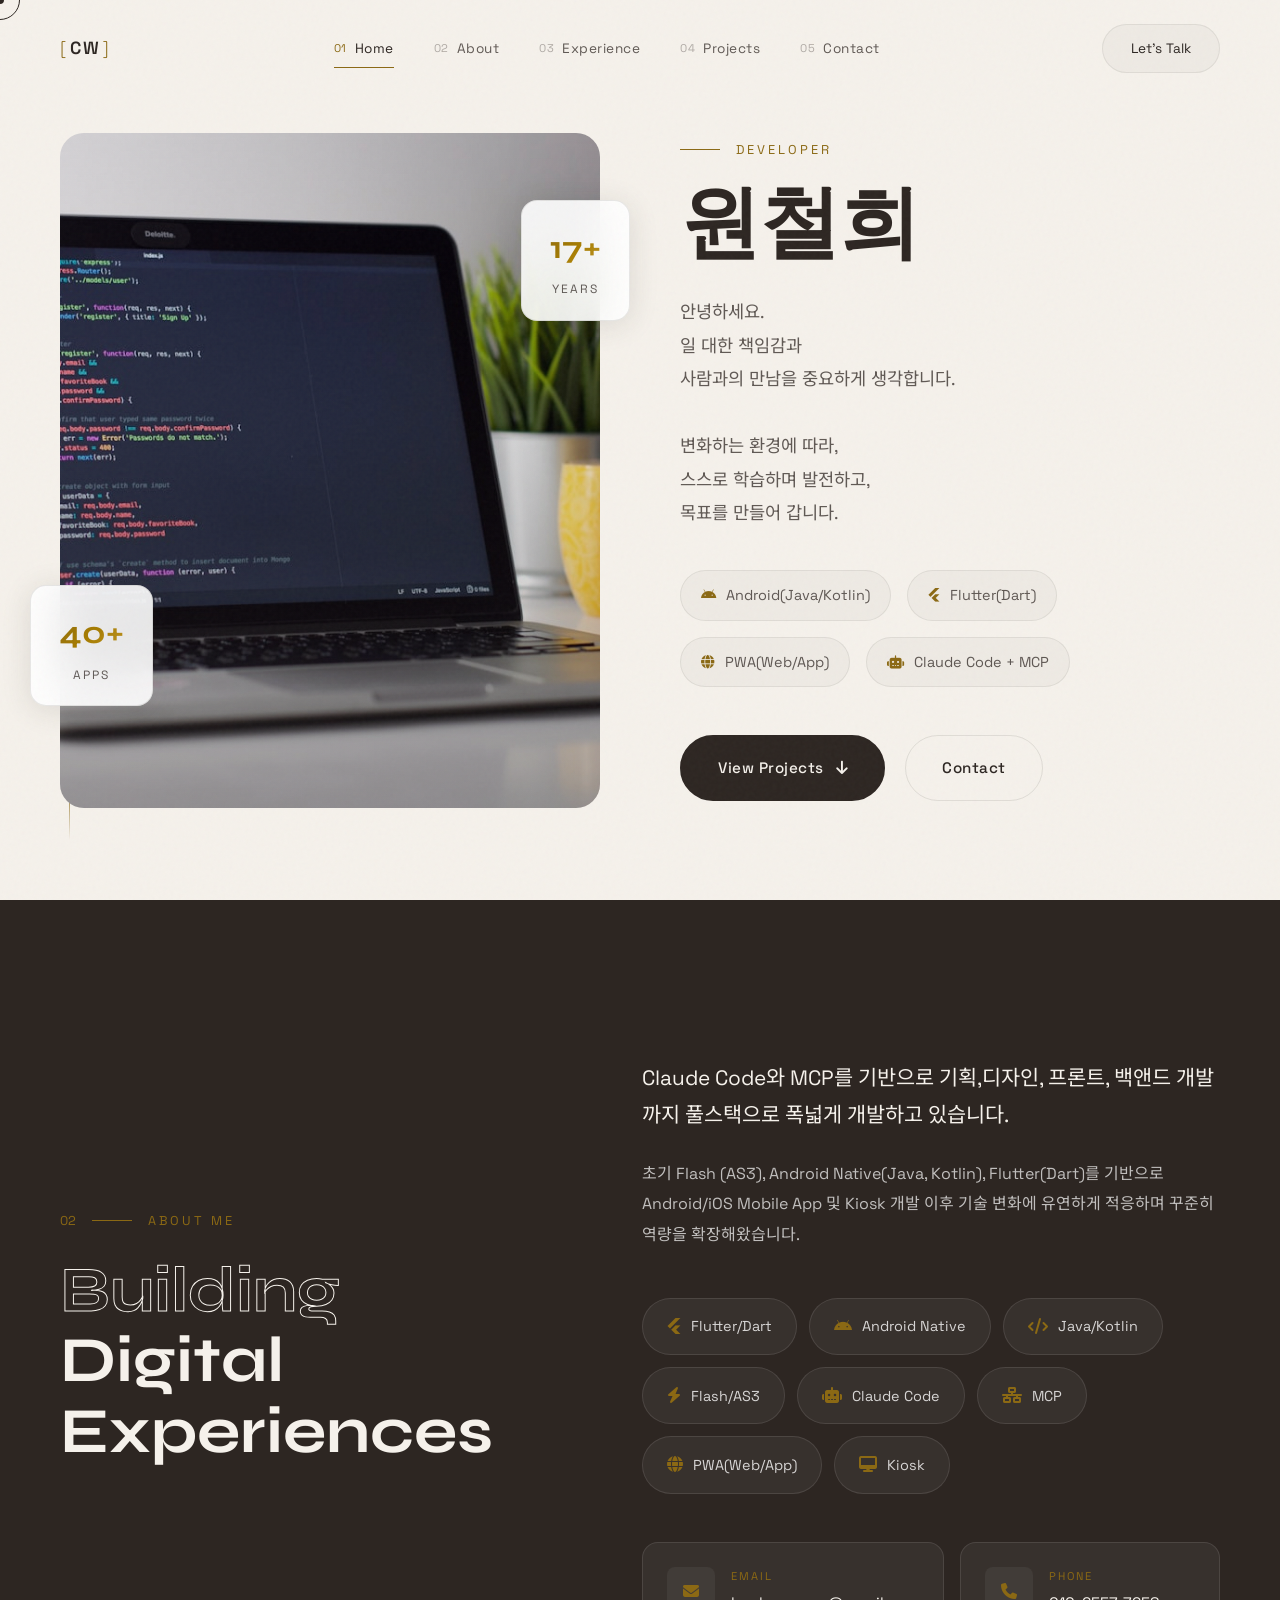
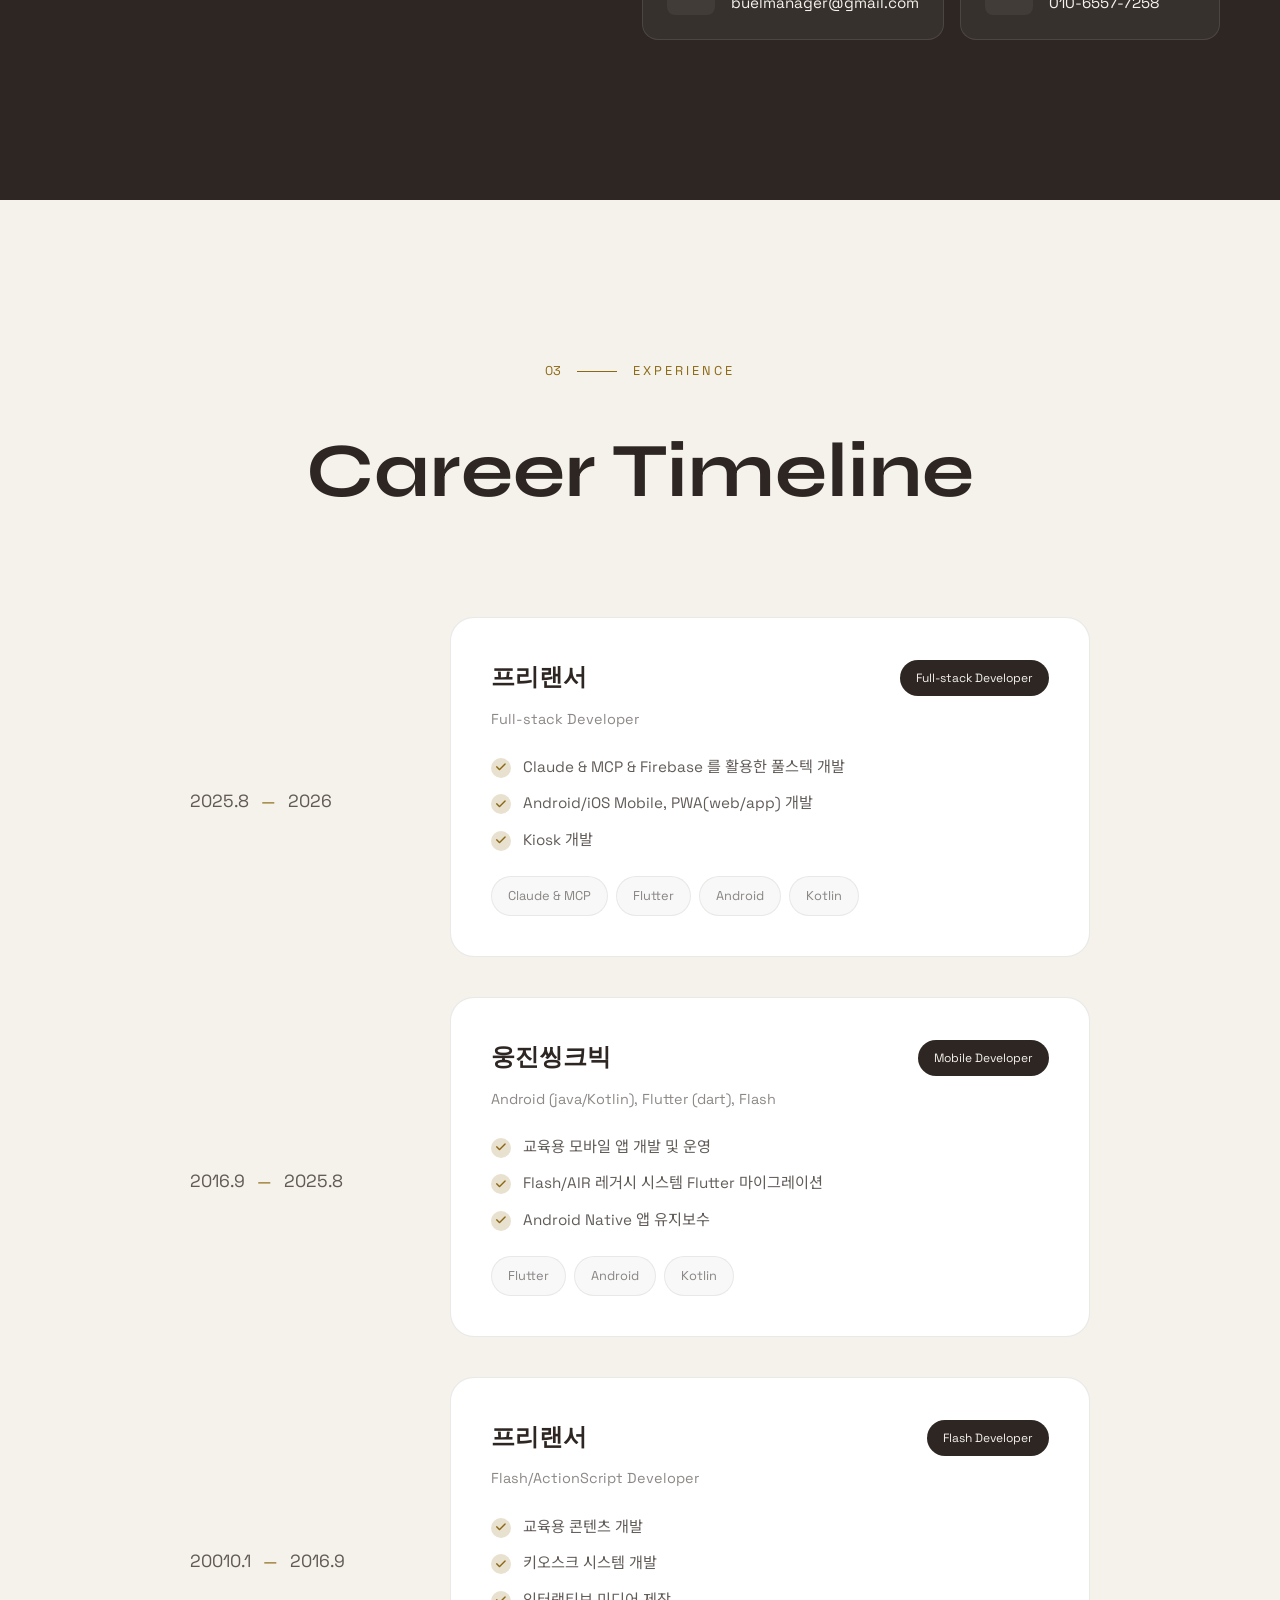
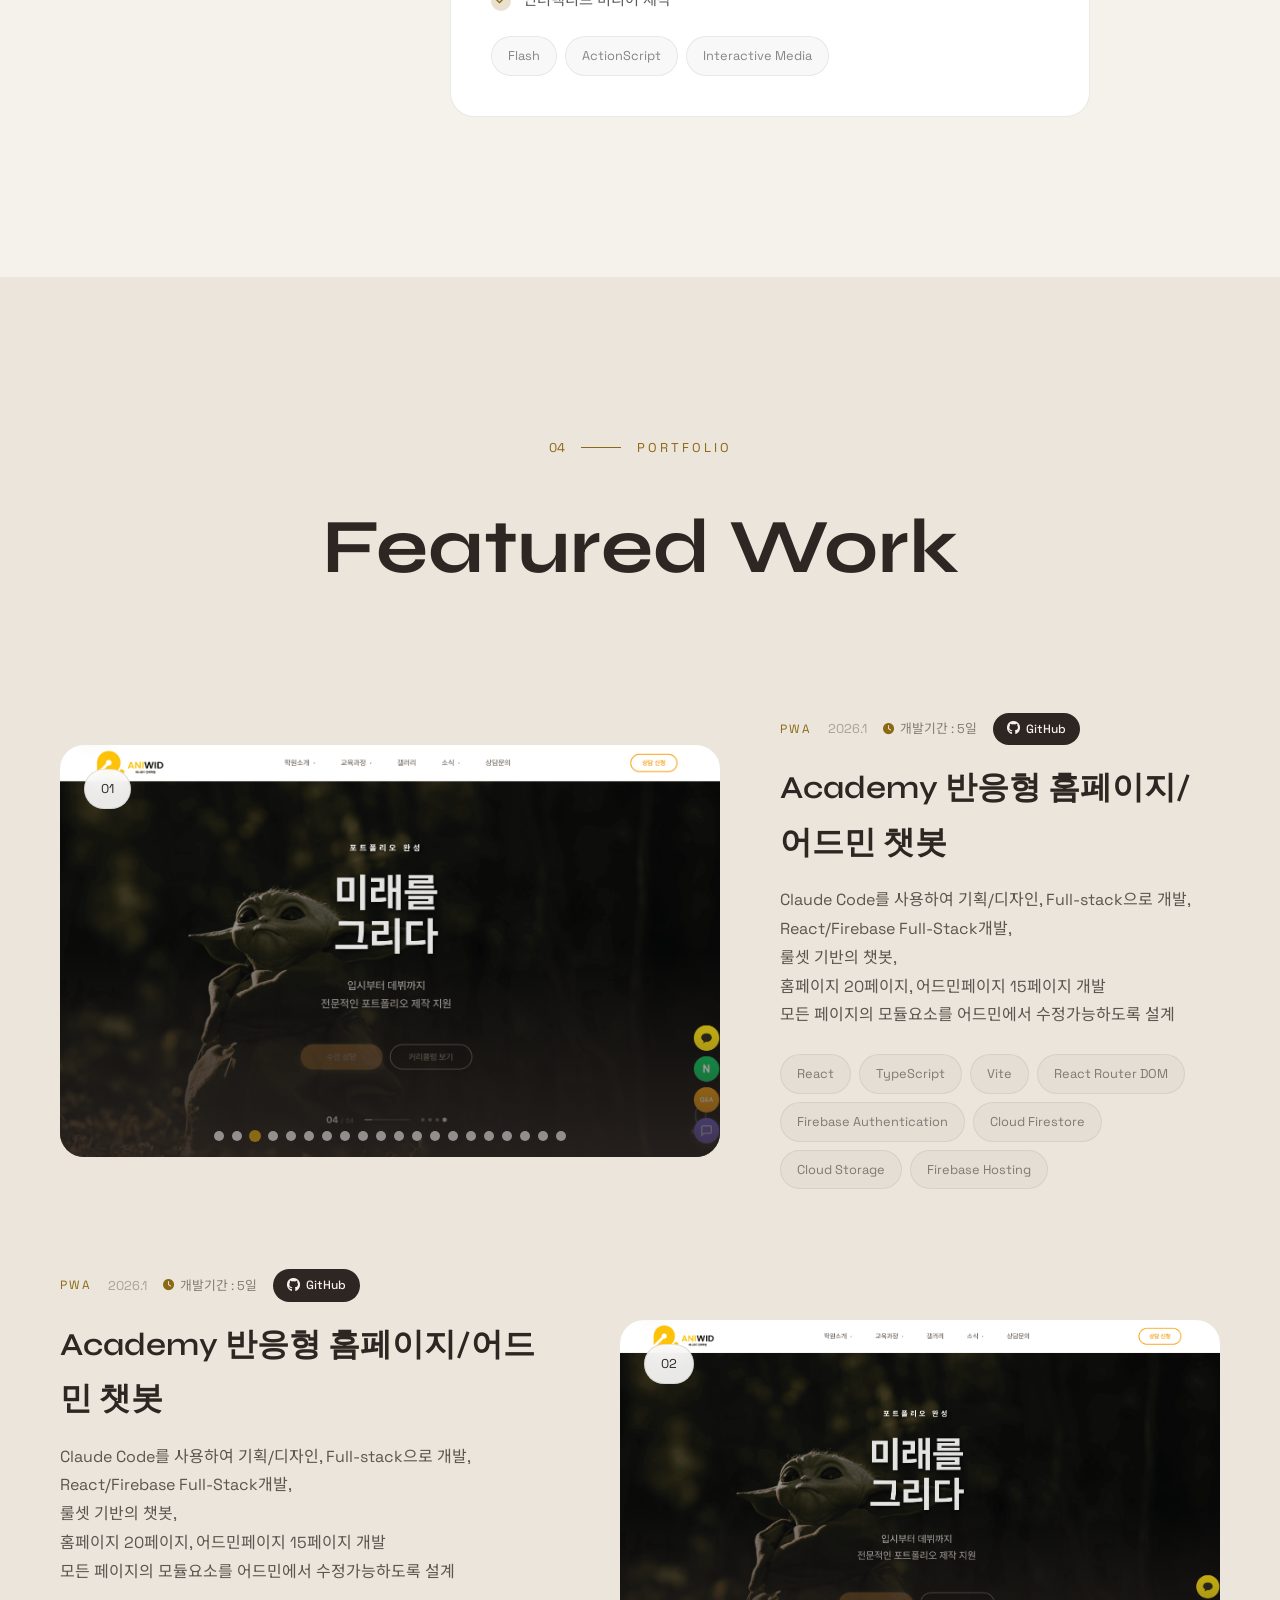
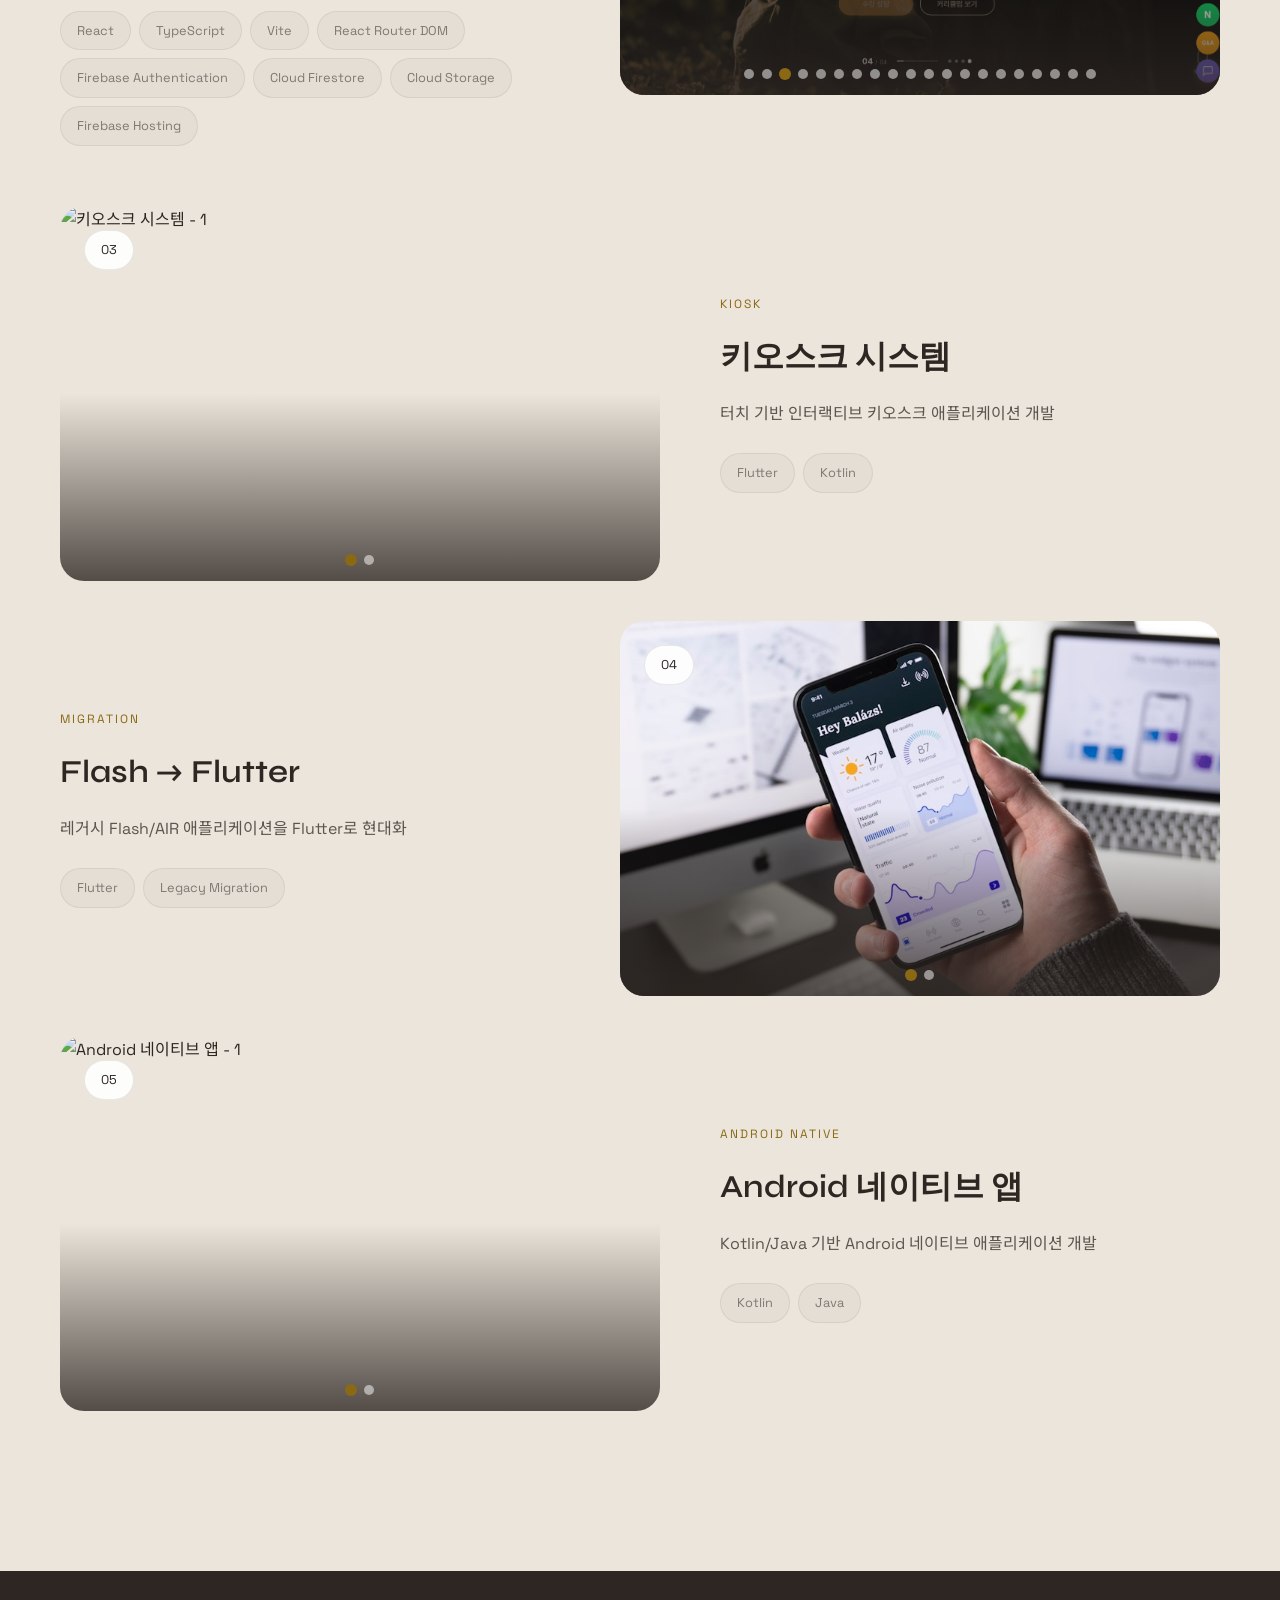
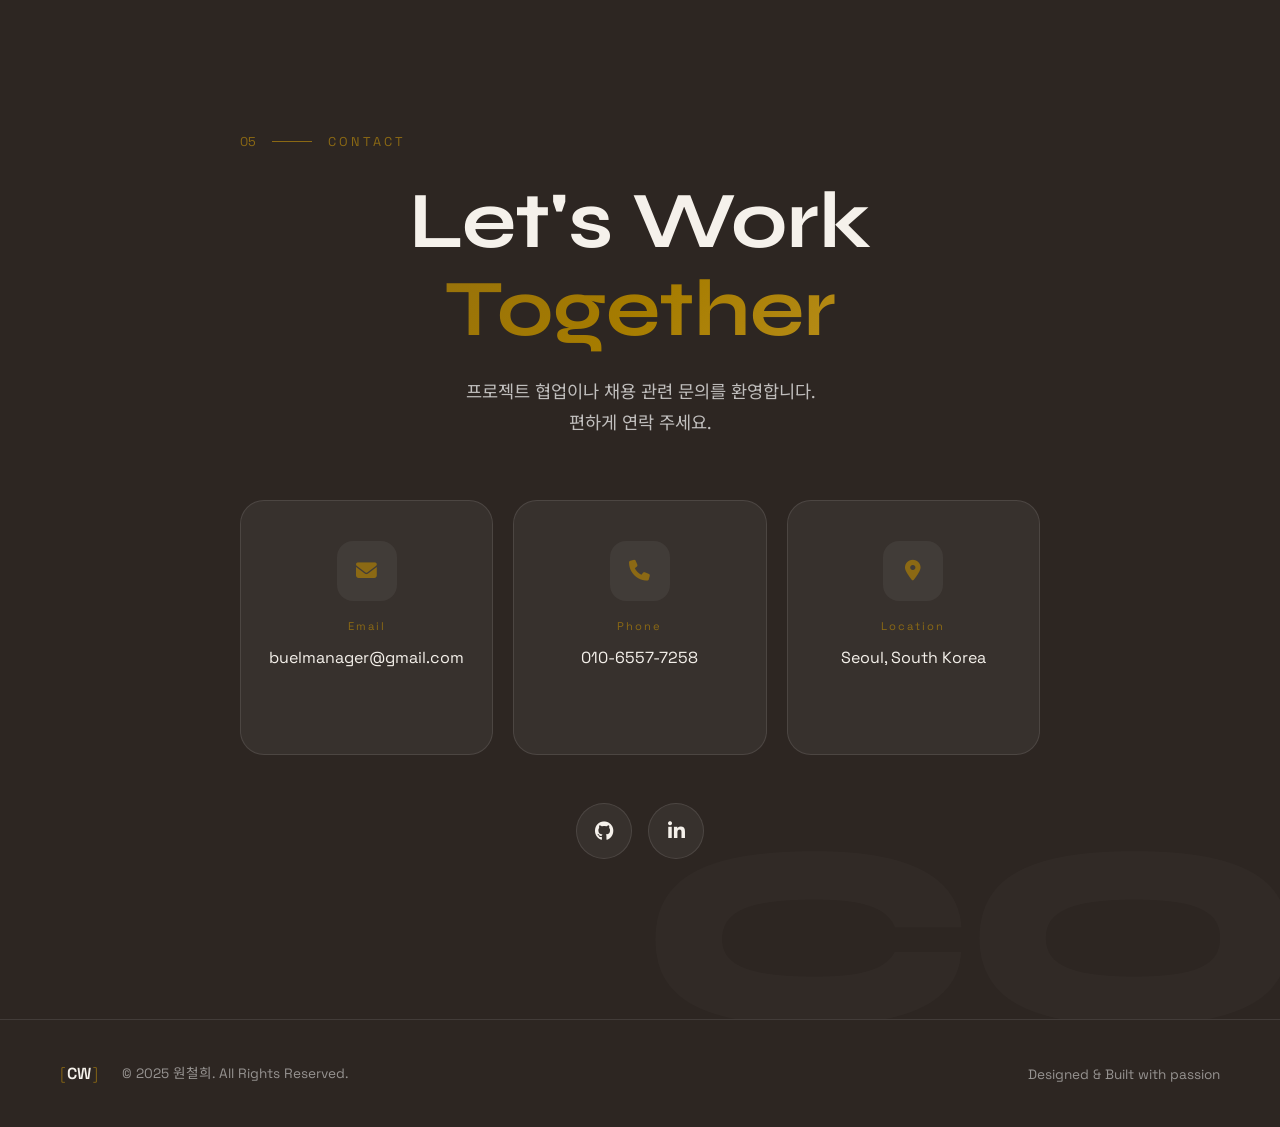
==== commit 7b918a7b: "v1.0.003: PWA 지원 및 프로젝트 상세 정보 추가 - PWA manifest.json 및 Service Worker 추가 - 프로젝트에 개발기간, GitHub 링크 필드 " ====
--- a/index.html
+++ b/index.html
@@ -2,8 +2,34 @@
 <html lang="ko">
 <head>
     <meta charset="UTF-8">
-    <meta name="viewport" content="width=device-width, initial-scale=1.0">
-    <title>포트폴리오</title>
+    <meta name="viewport" content="width=device-width, initial-scale=1.0, maximum-scale=5.0, user-scalable=yes">
+    <title>원철희 포트폴리오</title>
+
+    <!-- PWA Meta Tags -->
+    <meta name="description" content="Mobile & Kiosk Developer 원철희의 포트폴리오">
+    <meta name="theme-color" content="#2d2622">
+    <meta name="apple-mobile-web-app-capable" content="yes">
+    <meta name="apple-mobile-web-app-status-bar-style" content="black-translucent">
+    <meta name="apple-mobile-web-app-title" content="CW Portfolio">
+    <meta name="mobile-web-app-capable" content="yes">
+
+    <!-- PWA Manifest -->
+    <link rel="manifest" href="manifest.json">
+
+    <!-- Favicon & App Icons -->
+    <link rel="icon" type="image/png" sizes="32x32" href="images/icons/icon-32x32.png">
+    <link rel="icon" type="image/png" sizes="16x16" href="images/icons/icon-16x16.png">
+    <link rel="apple-touch-icon" href="images/icons/icon-192x192.png">
+    <link rel="apple-touch-icon" sizes="152x152" href="images/icons/icon-152x152.png">
+    <link rel="apple-touch-icon" sizes="180x180" href="images/icons/icon-180x180.png">
+    <link rel="apple-touch-icon" sizes="167x167" href="images/icons/icon-167x167.png">
+
+    <!-- Splash Screens for iOS -->
+    <link rel="apple-touch-startup-image" href="images/splash/splash-640x1136.png" media="(device-width: 320px) and (device-height: 568px)">
+    <link rel="apple-touch-startup-image" href="images/splash/splash-750x1334.png" media="(device-width: 375px) and (device-height: 667px)">
+    <link rel="apple-touch-startup-image" href="images/splash/splash-1242x2208.png" media="(device-width: 414px) and (device-height: 736px)">
+    <link rel="apple-touch-startup-image" href="images/splash/splash-1125x2436.png" media="(device-width: 375px) and (device-height: 812px)">
+
     <link rel="stylesheet" href="styles.css">
     <link href="https://fonts.googleapis.com/css2?family=Playfair+Display:wght@400;500;600;700&family=Noto+Sans+KR:wght@300;400;500;700&family=Space+Grotesk:wght@300;400;500;600;700&family=Syne:wght@400;500;600;700;800&display=swap" rel="stylesheet">
     <link rel="stylesheet" href="https://cdnjs.cloudflare.com/ajax/libs/font-awesome/6.4.0/css/all.min.css">
@@ -173,5 +199,20 @@
 
     <script src="renderer.js"></script>
     <script src="script.js"></script>
+
+    <!-- Service Worker Registration -->
+    <script>
+        if ('serviceWorker' in navigator) {
+            window.addEventListener('load', () => {
+                navigator.serviceWorker.register('/sw.js')
+                    .then((registration) => {
+                        console.log('SW registered:', registration.scope);
+                    })
+                    .catch((error) => {
+                        console.log('SW registration failed:', error);
+                    });
+            });
+        }
+    </script>
 </body>
 </html>
--- a/styles.css
+++ b/styles.css
@@ -1203,6 +1203,19 @@
     color: var(--text-muted);
 }
 
+.meta-duration {
+    font-size: 0.8rem;
+    color: var(--text-tertiary);
+    display: flex;
+    align-items: center;
+    gap: 6px;
+}
+
+.meta-duration i {
+    font-size: 0.7rem;
+    color: var(--gold);
+}
+
 .project-title {
     font-family: 'Syne', sans-serif;
     font-size: clamp(1.5rem, 3vw, 2rem);
@@ -1236,6 +1249,27 @@
 .project-tech span:hover {
     border-color: var(--gold);
     color: var(--gold);
+}
+
+.project-github {
+    display: inline-flex;
+    align-items: center;
+    gap: 6px;
+    padding: 6px 14px;
+    background: var(--brown);
+    color: var(--text-light);
+    border-radius: 100px;
+    font-size: 0.75rem;
+    font-weight: 500;
+    transition: var(--transition);
+}
+
+.project-github:hover {
+    background: var(--gold);
+}
+
+.project-github i {
+    font-size: 0.85rem;
 }
 
 /* ========================================
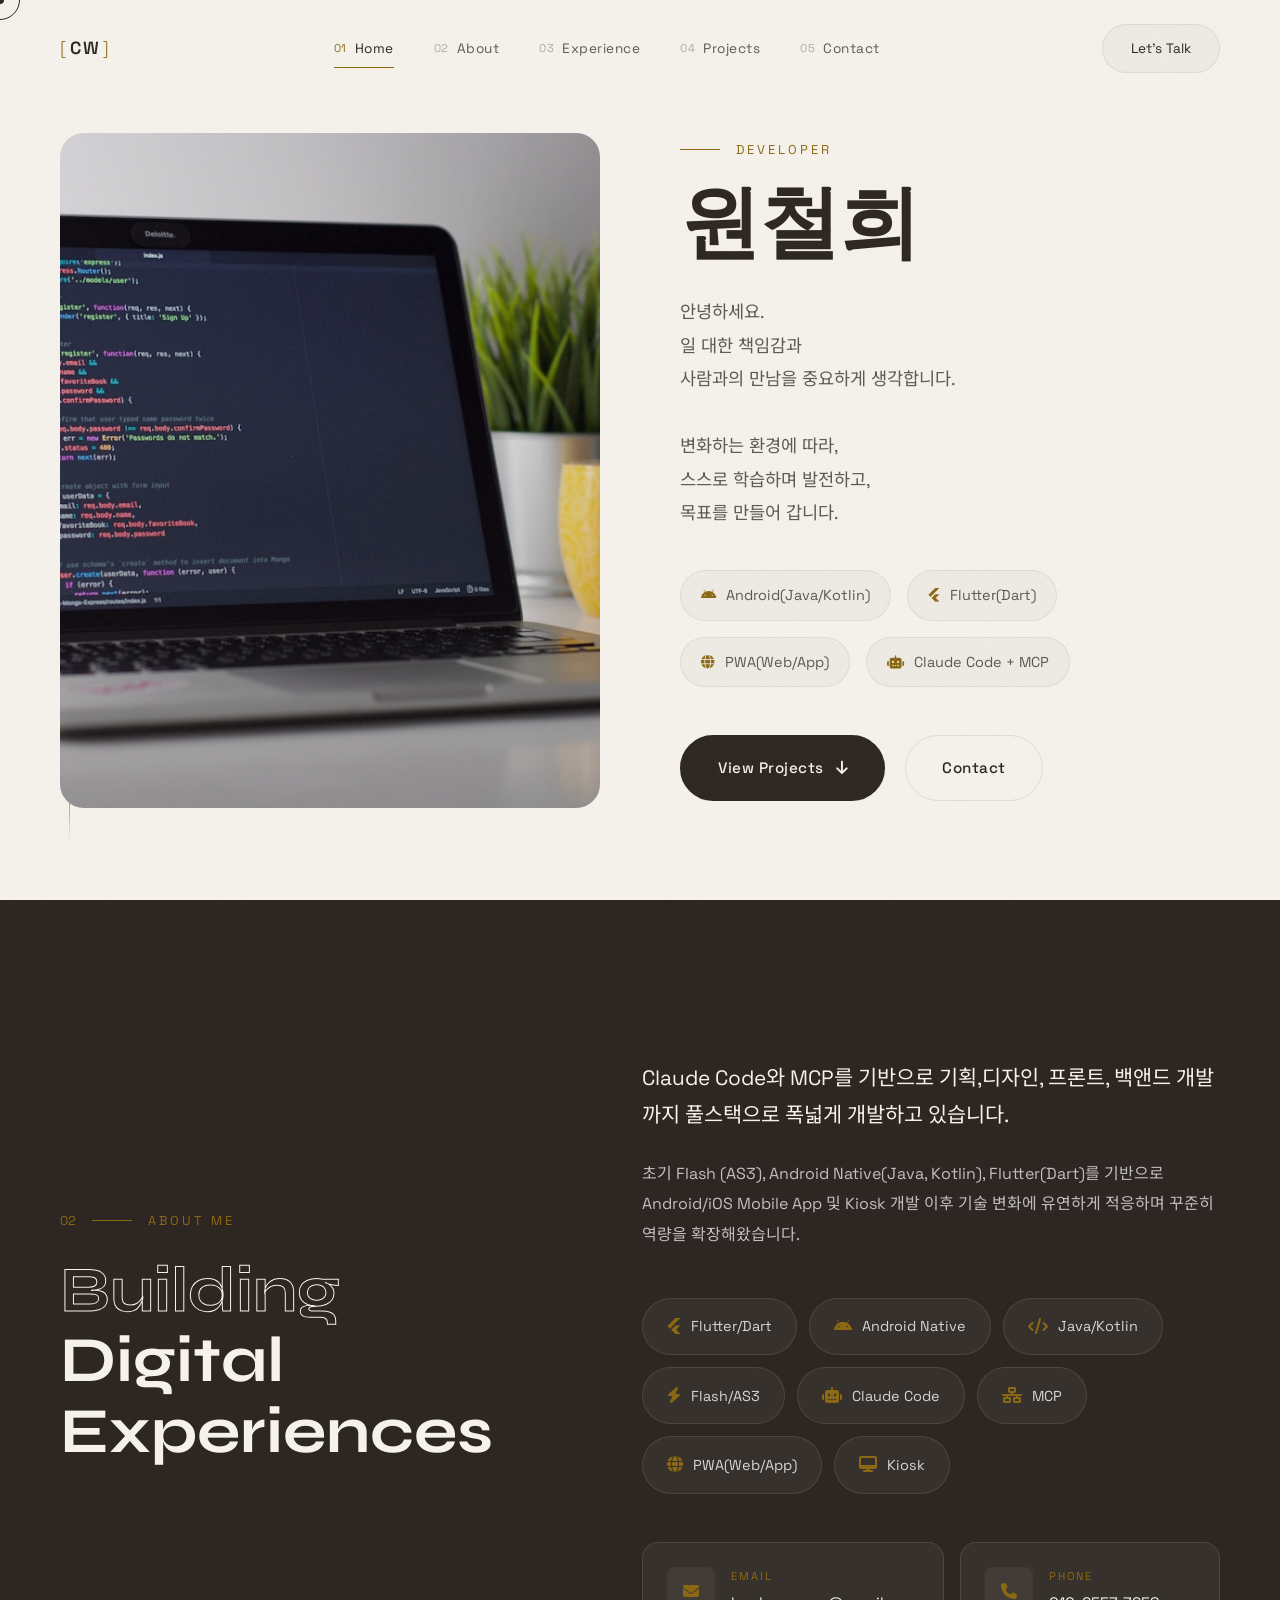
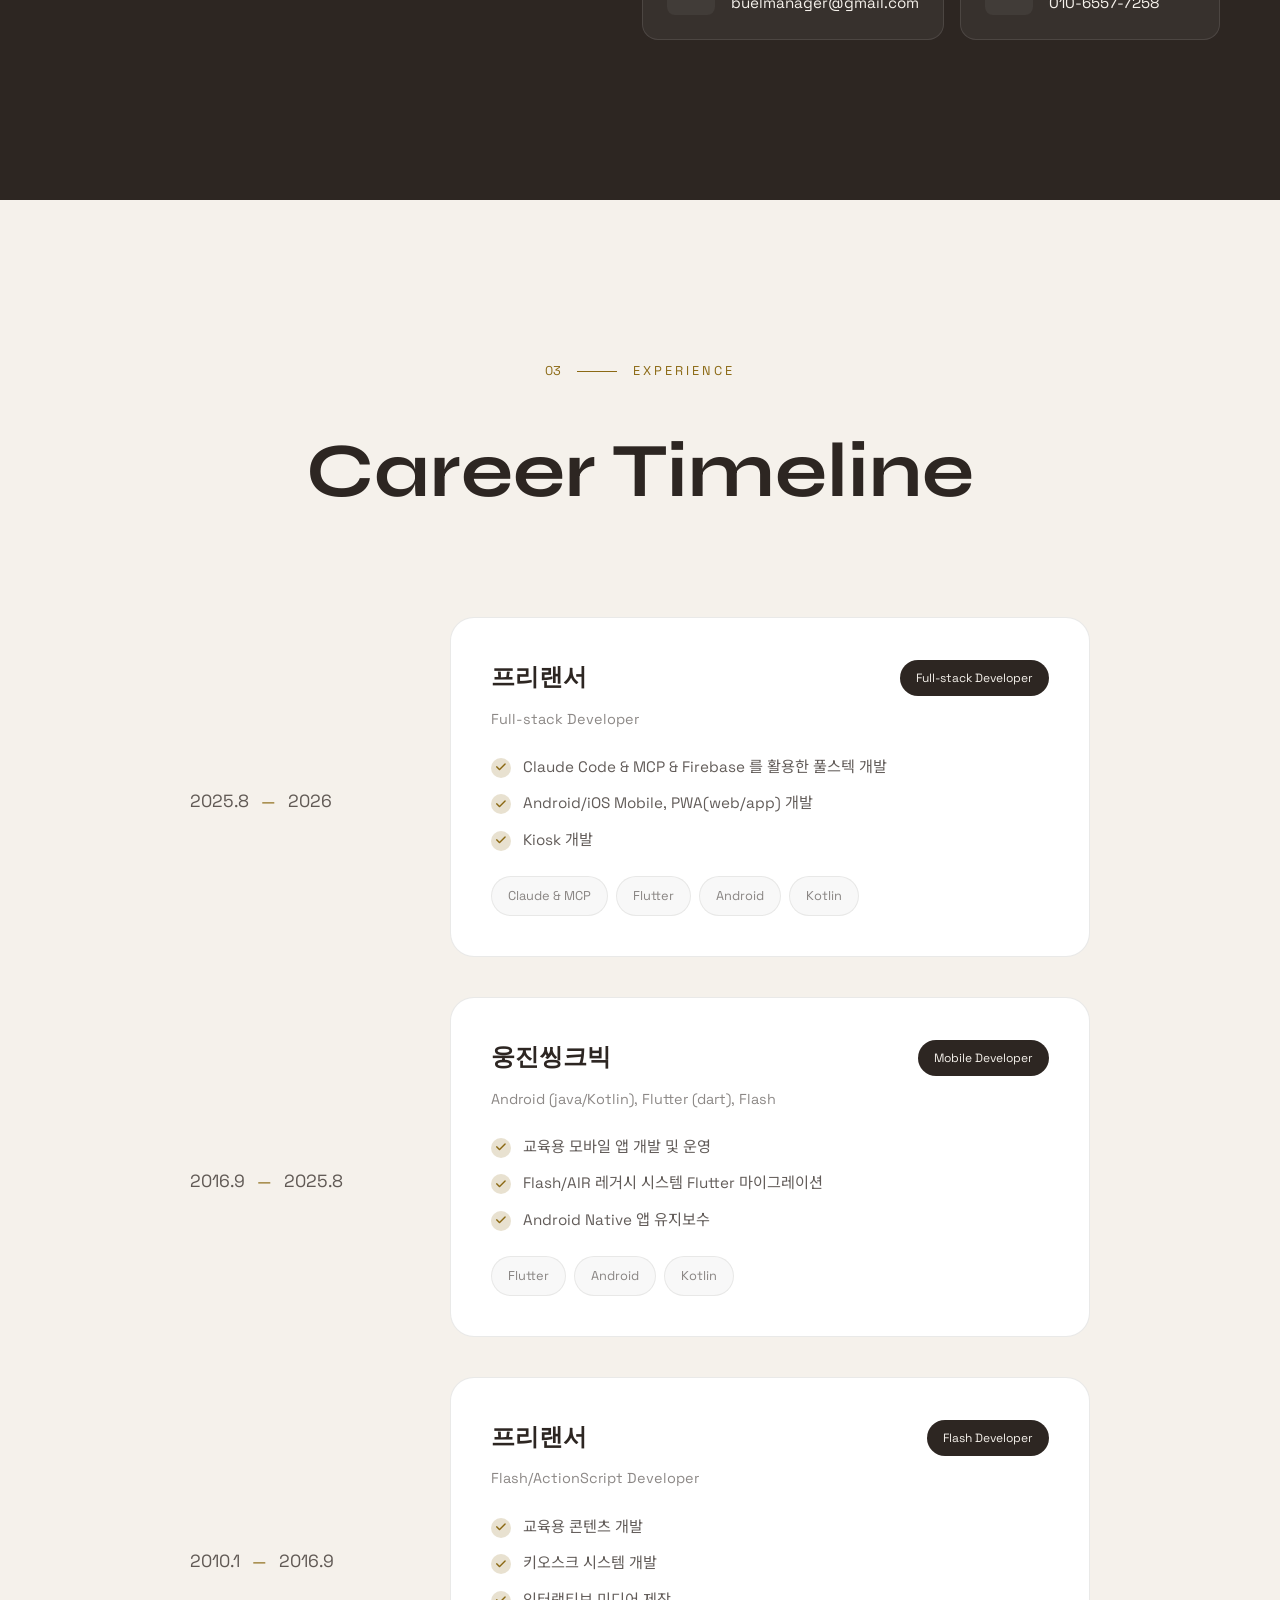
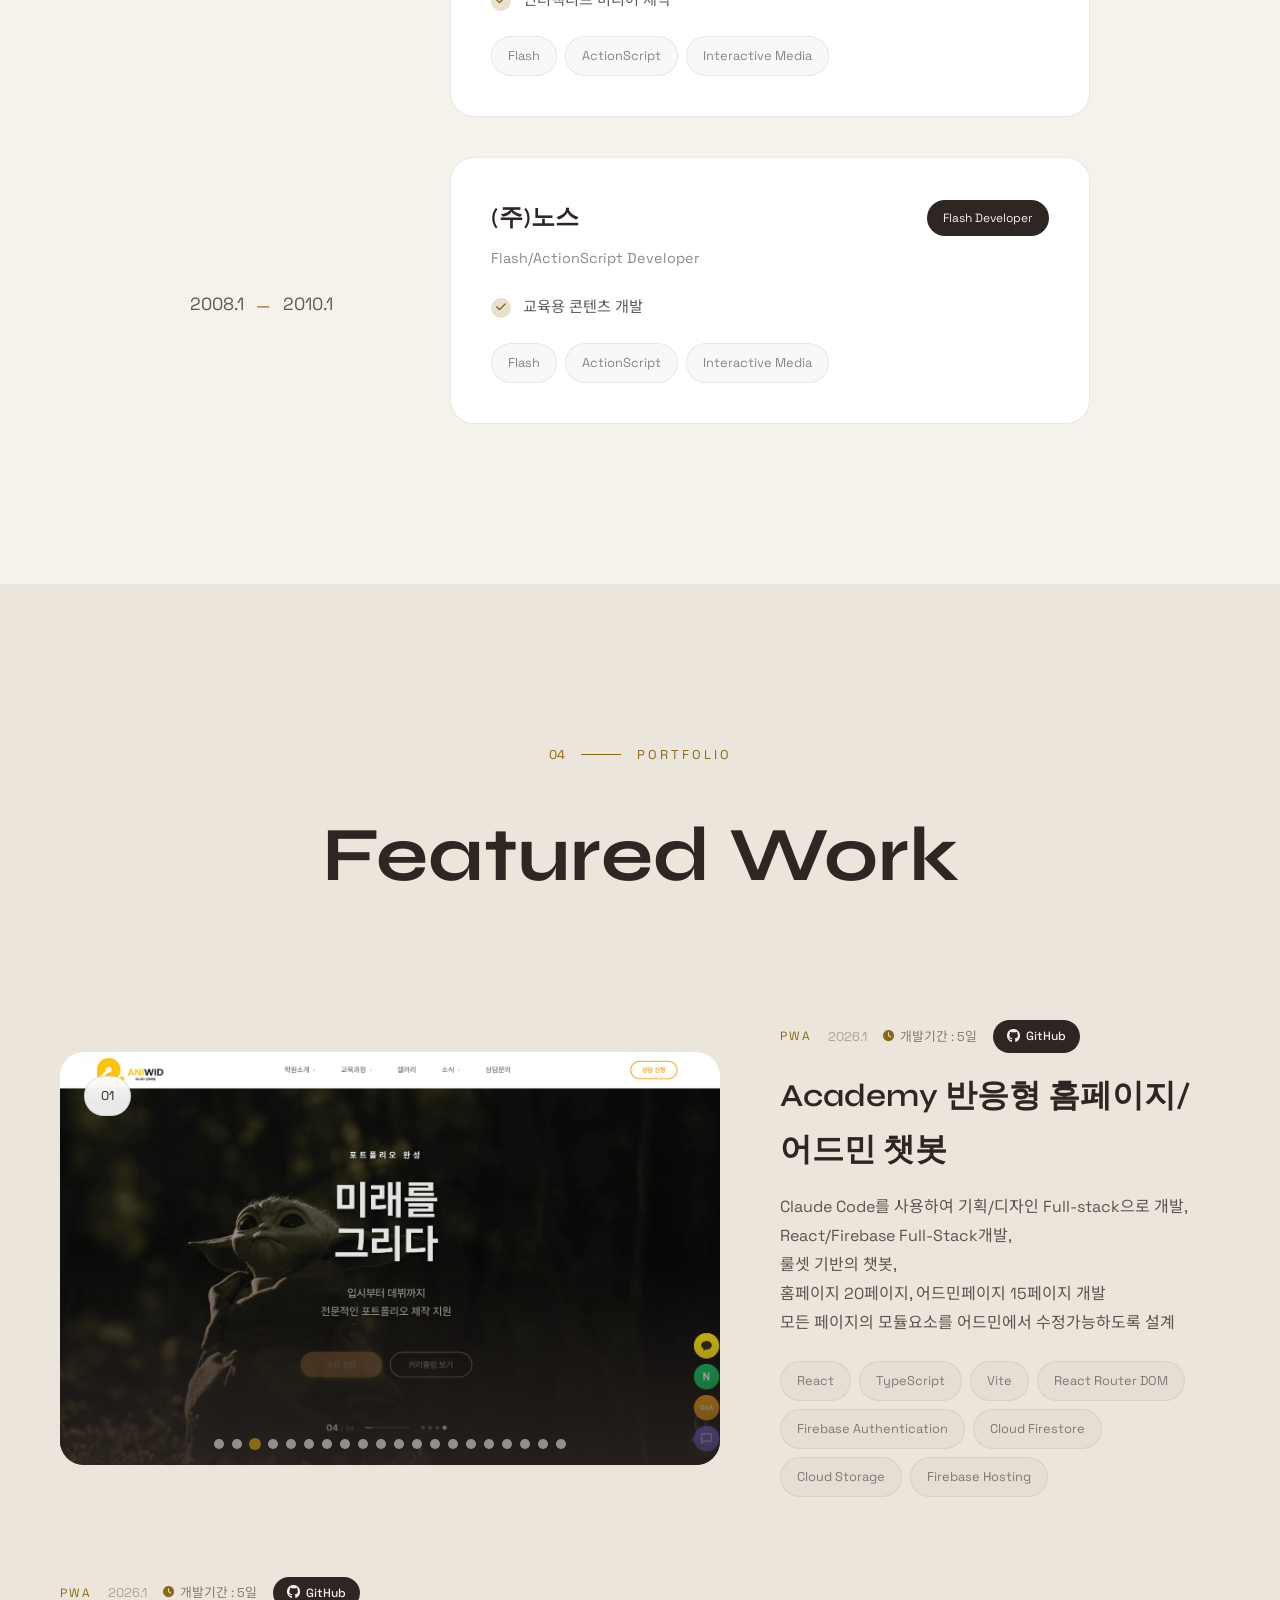
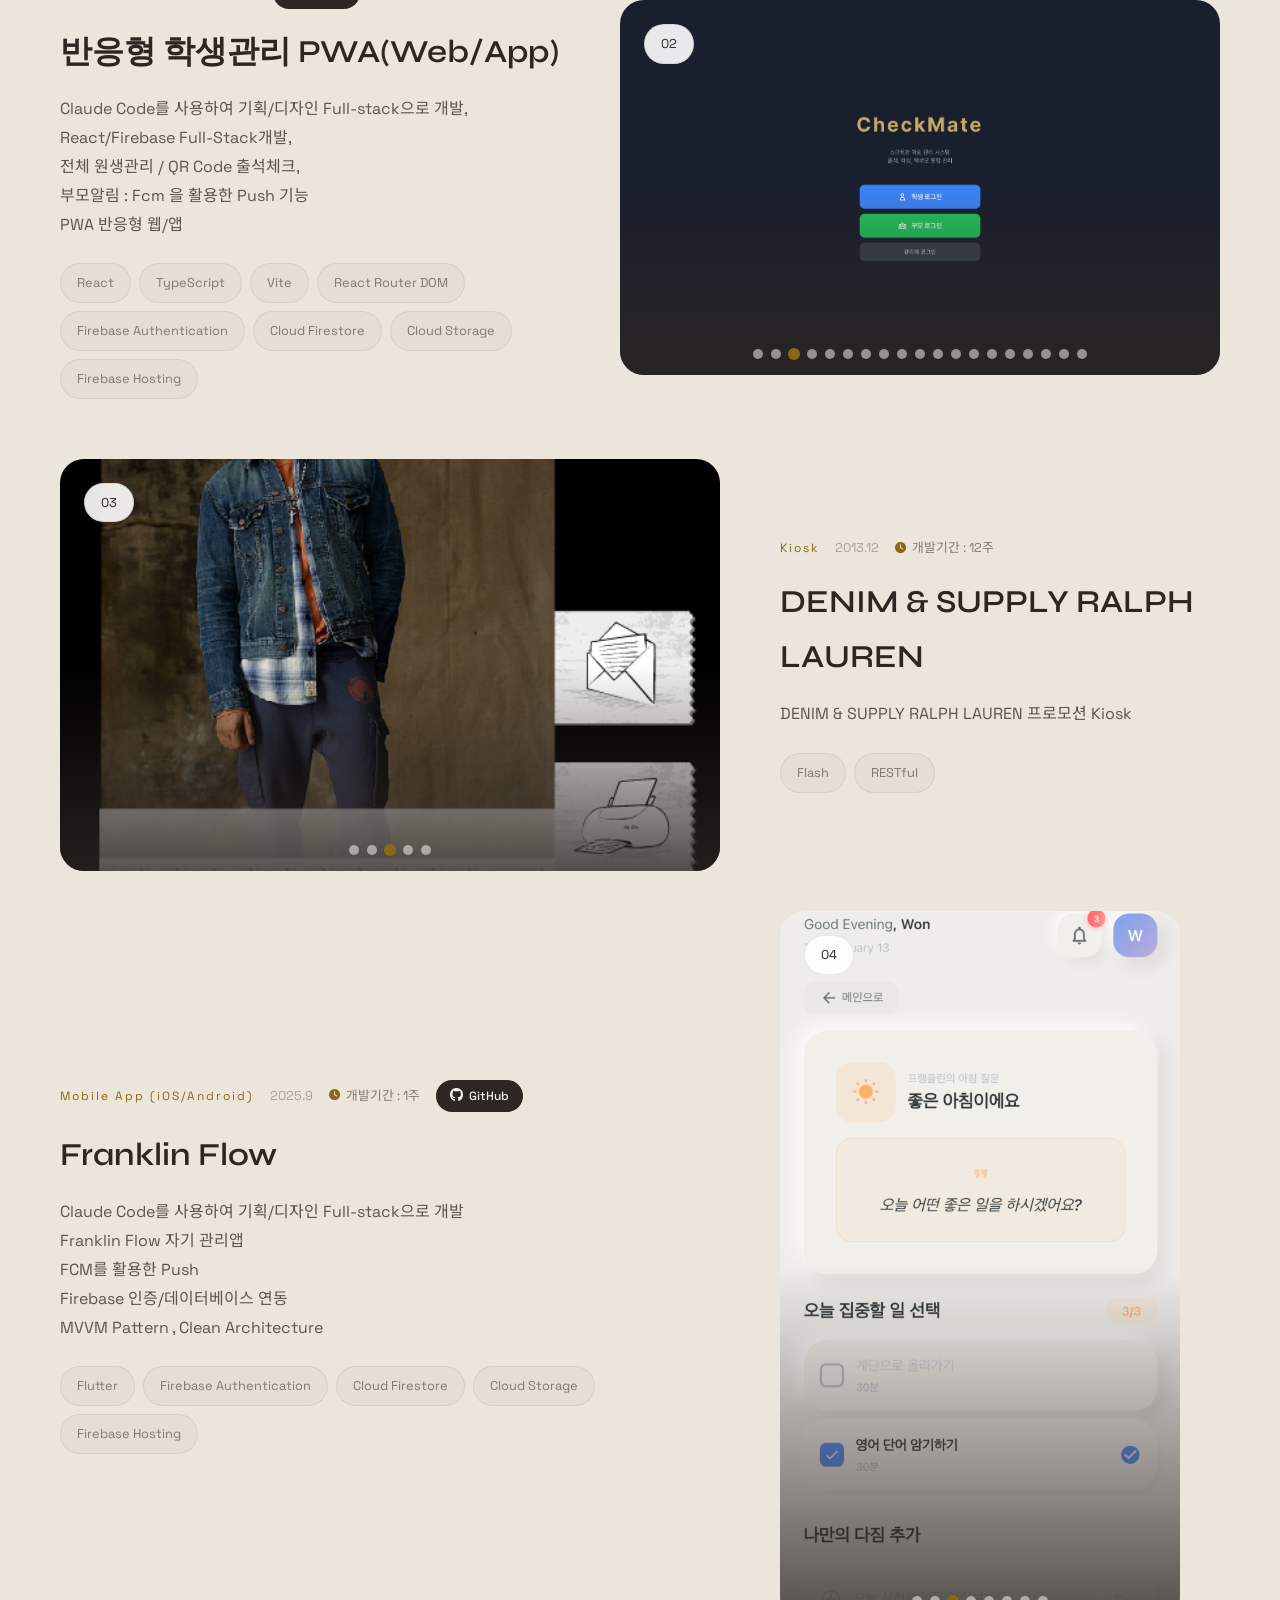
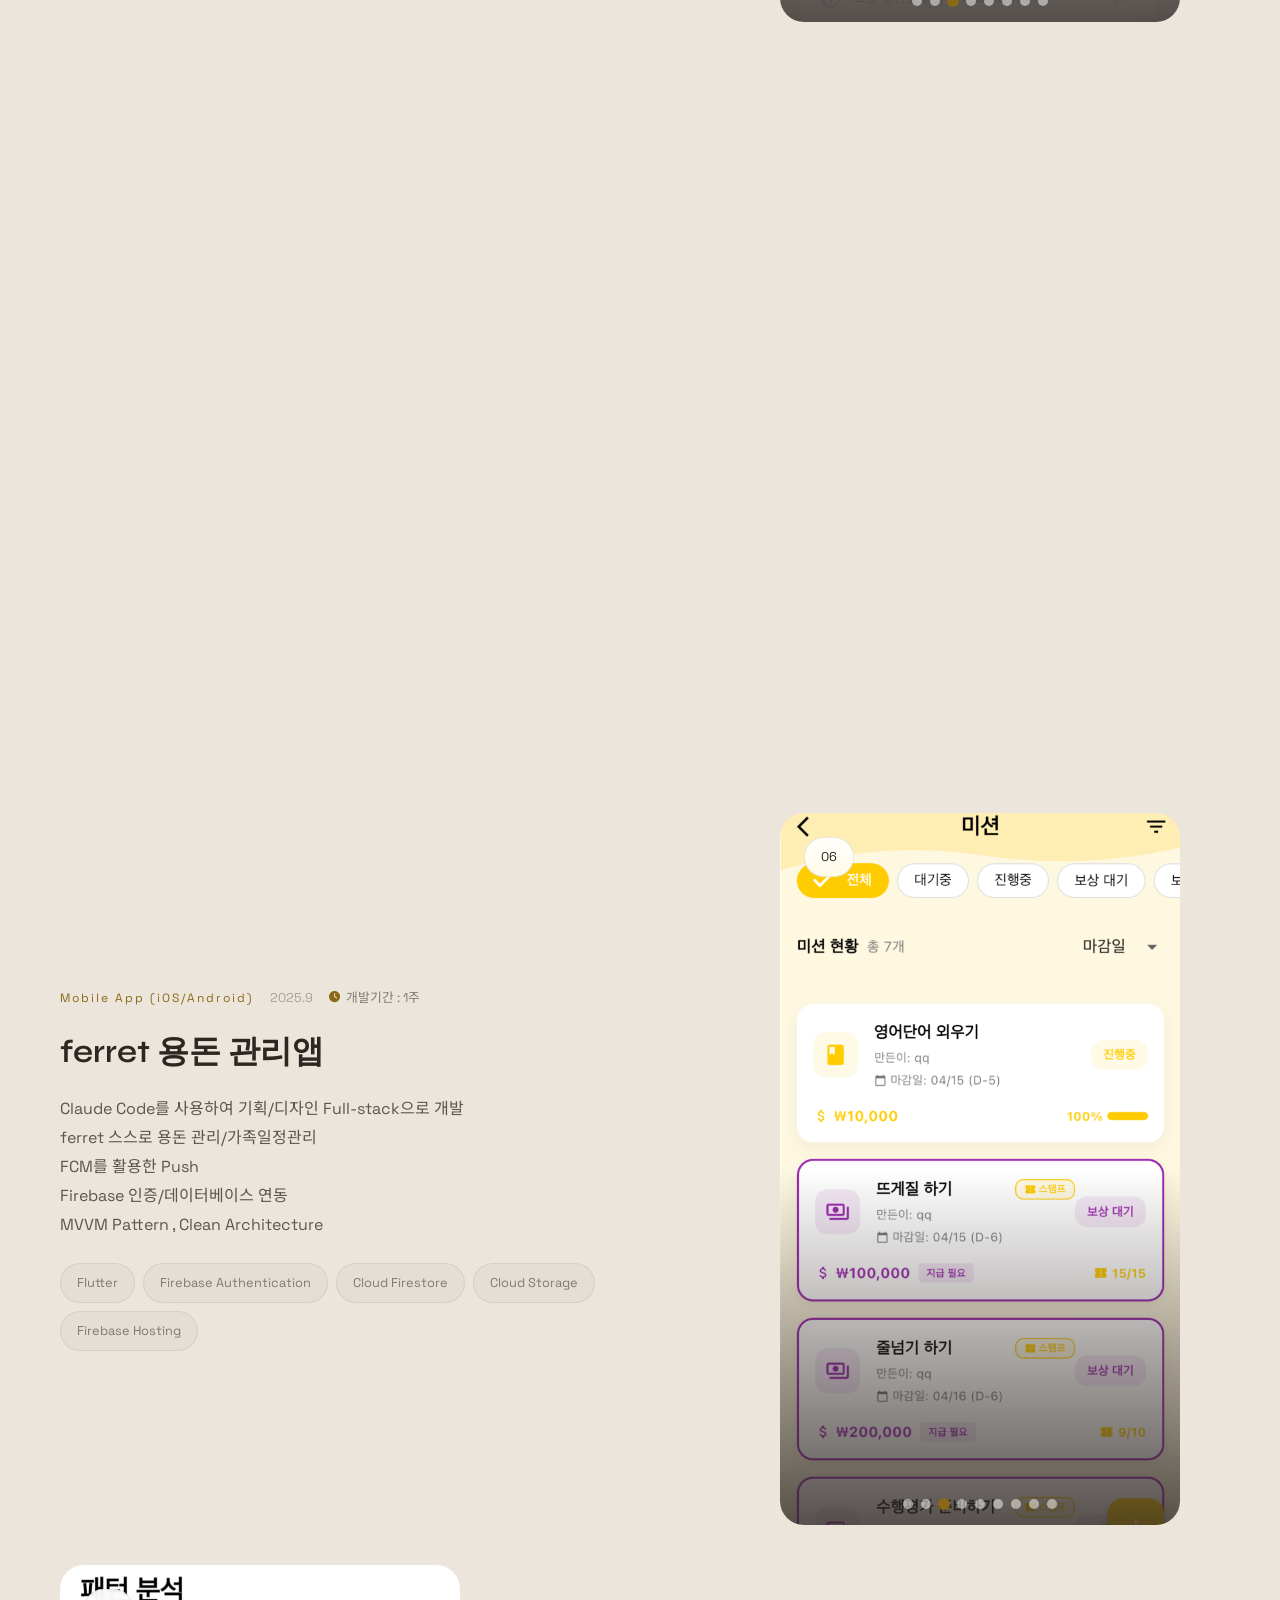
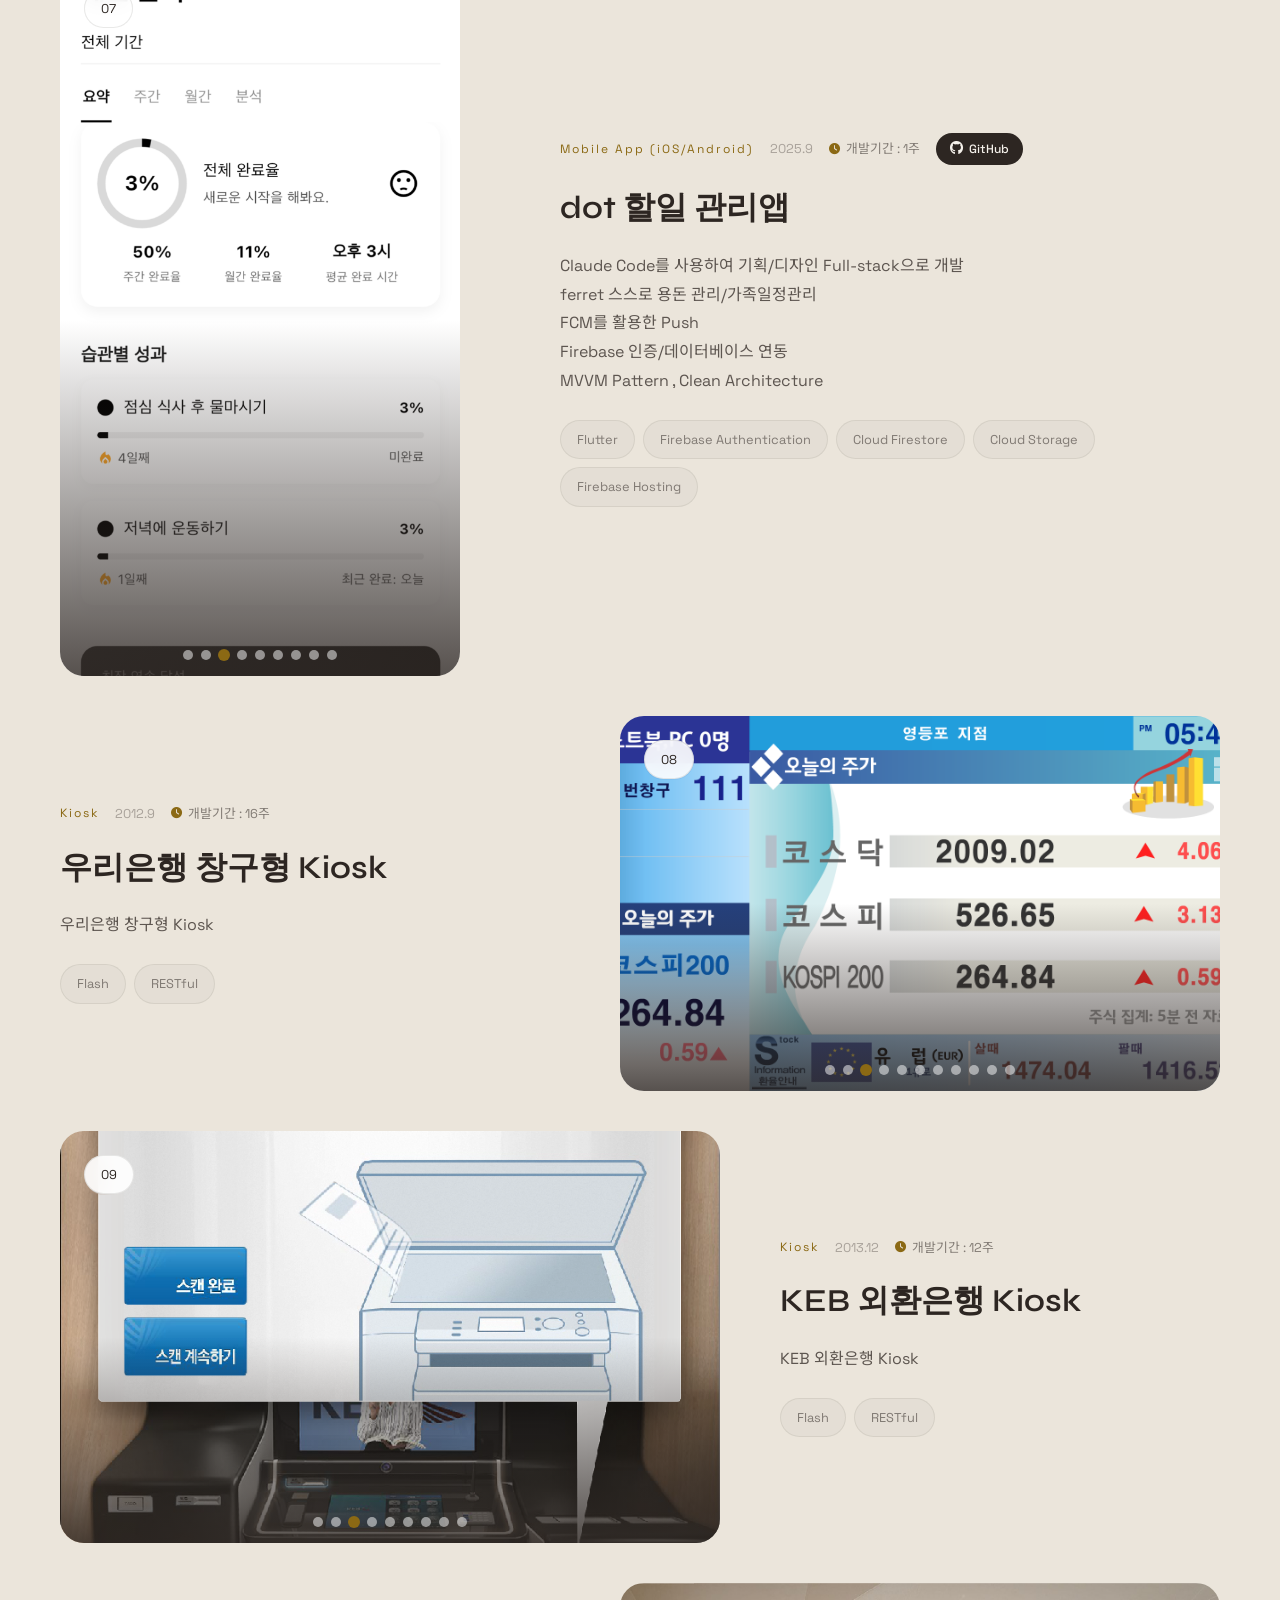
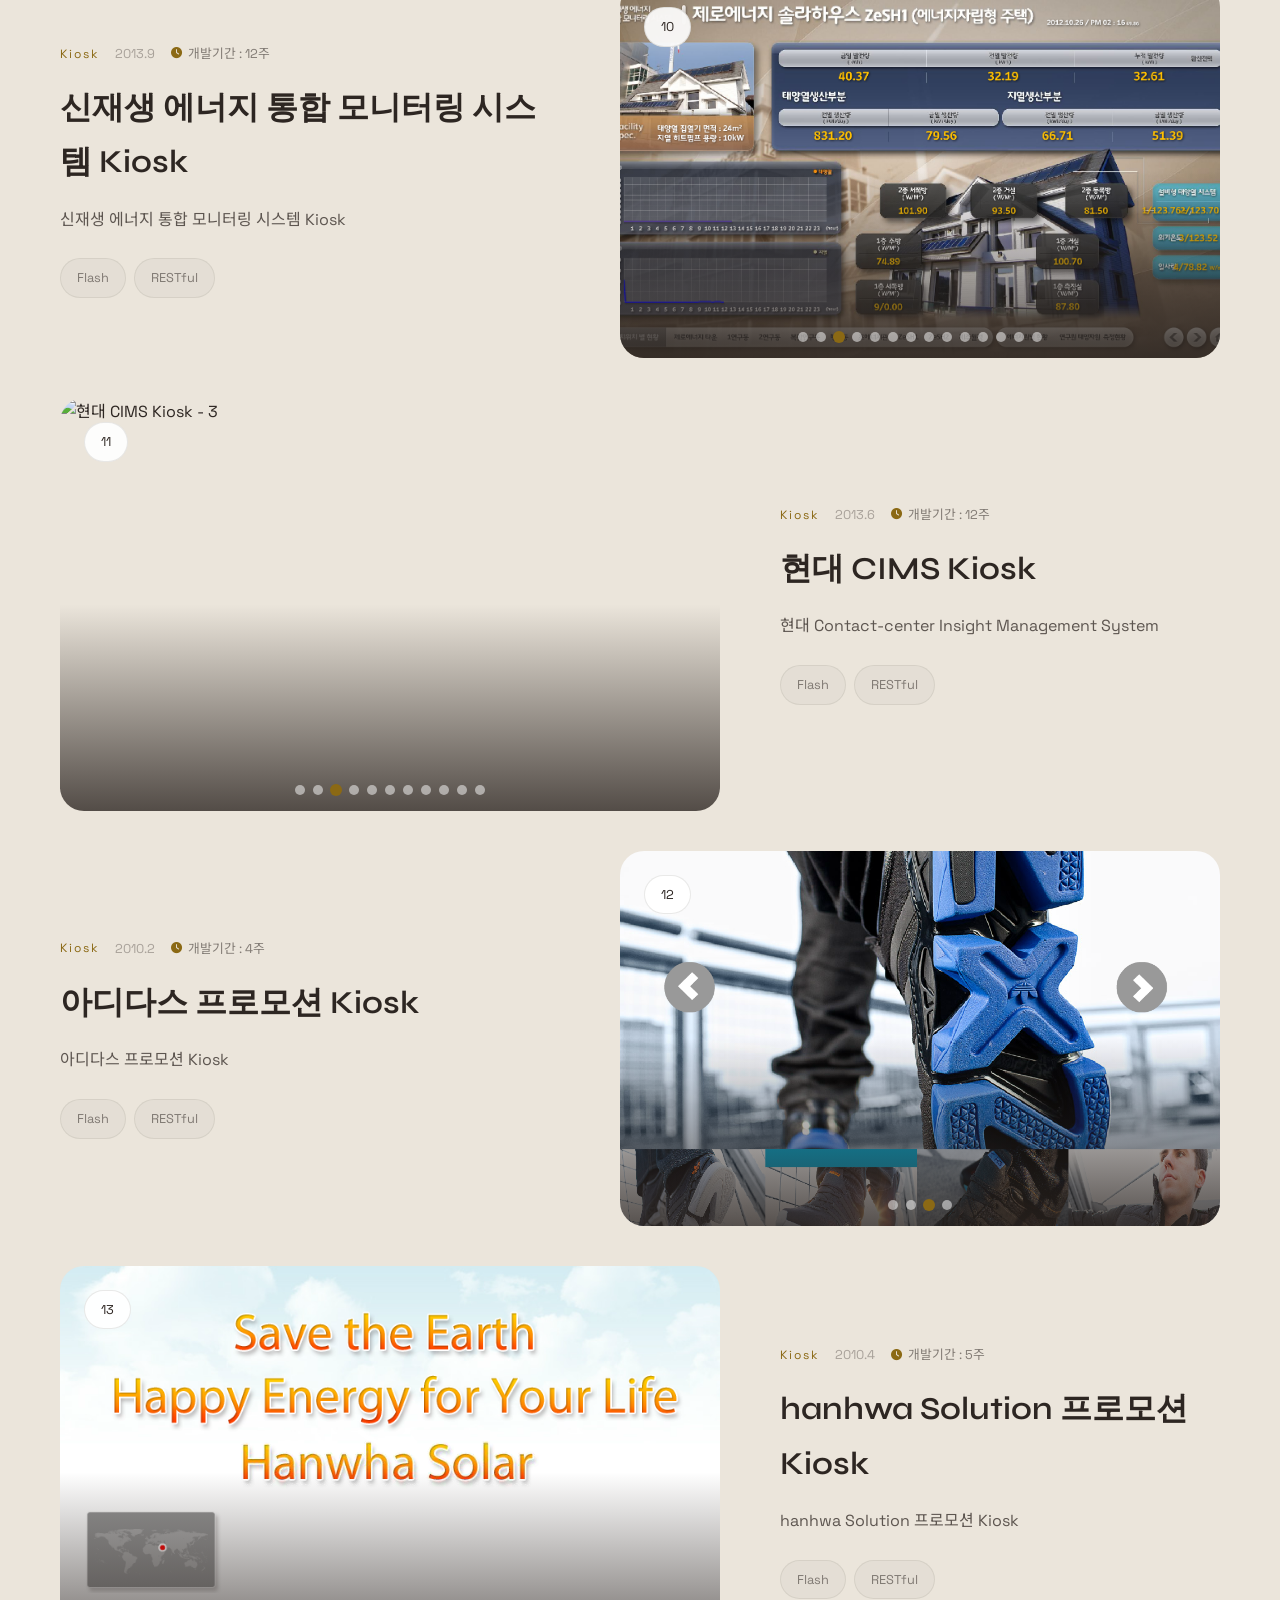
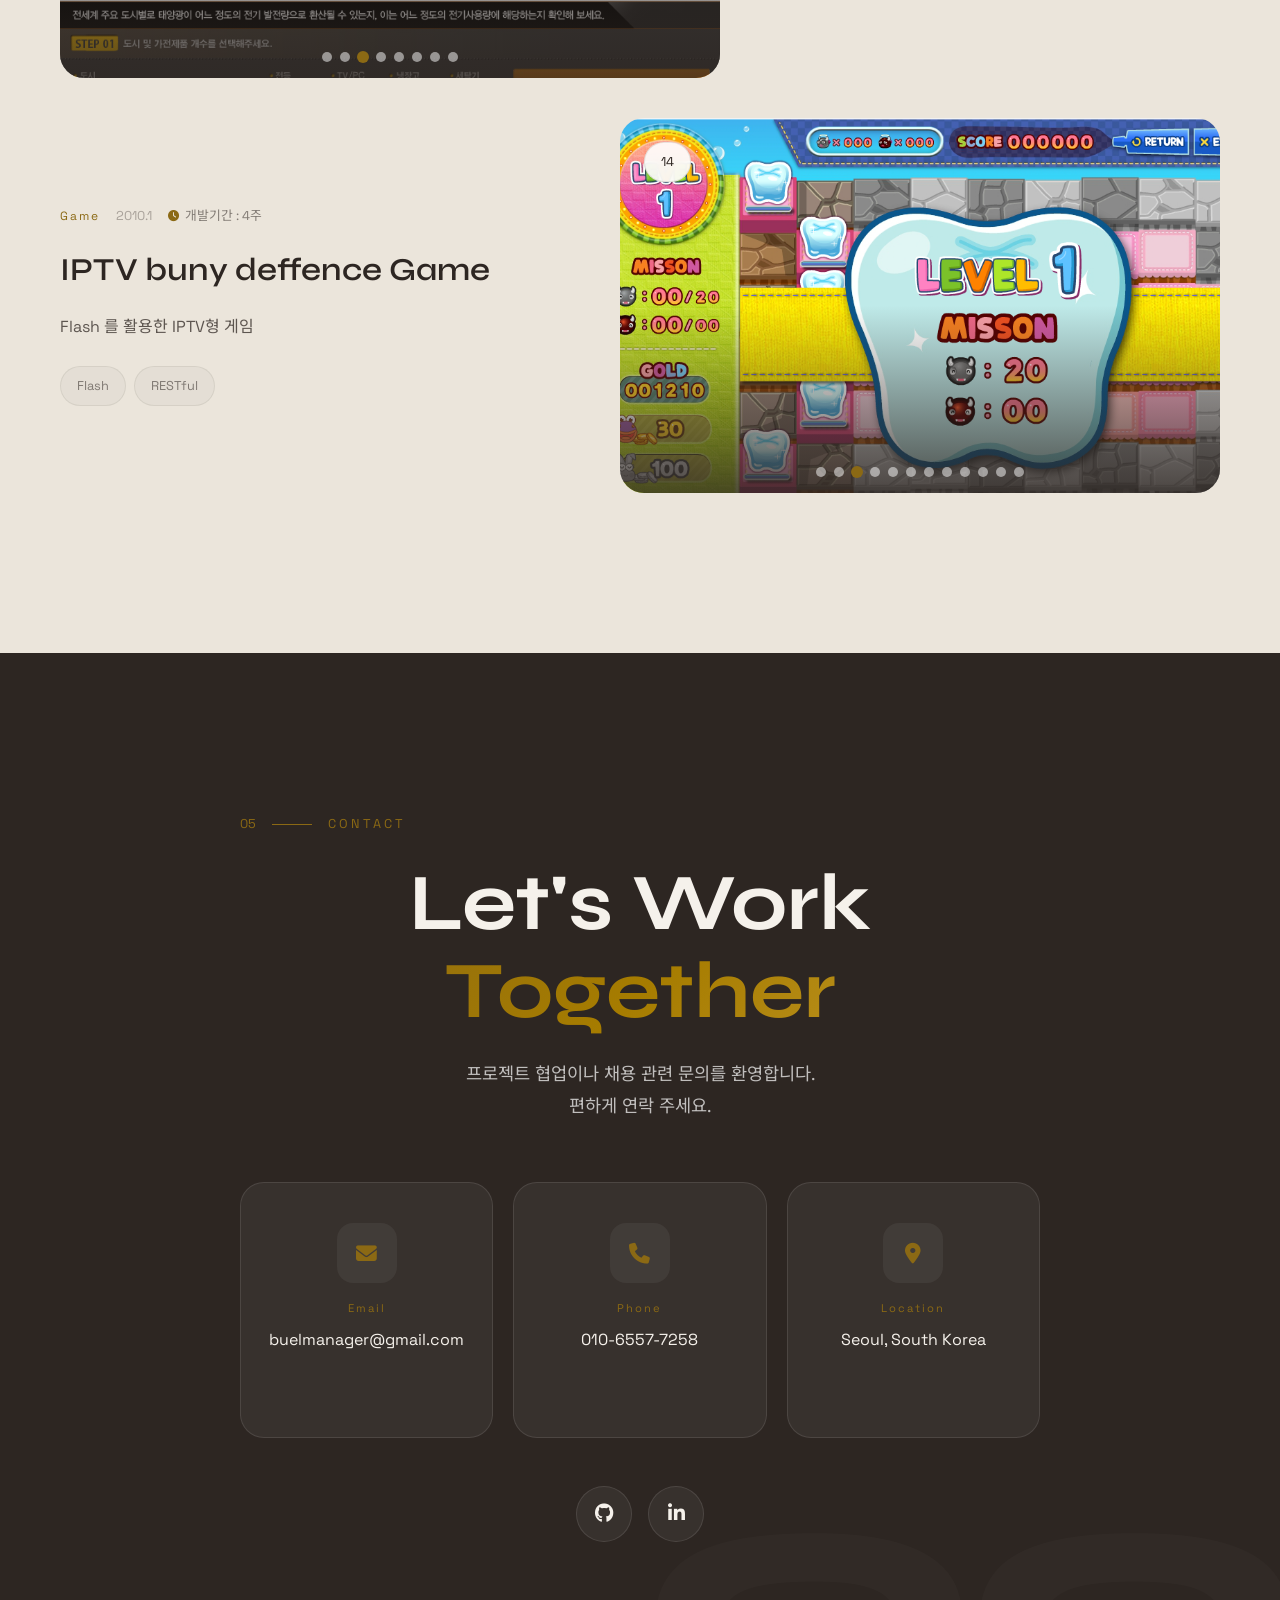
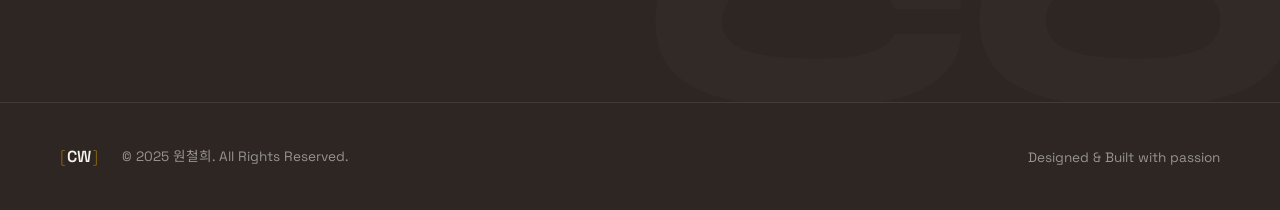
==== commit af0f541c: "v1.0.007: 이미지 팝업 모달 기능 추가 - 프로젝트 이미지 클릭 시 전체화면 모달 팝업 - 좌우 화살표 및 키보드 네비게이션 지원 - 모바일 스와이프 제스처 지원 - ESC" ====
--- a/index.html
+++ b/index.html
@@ -193,6 +193,29 @@
         <span class="btt-line"></span>
         <span class="btt-text">TOP</span>
     </button>
+
+    <!-- Image Modal -->
+    <div class="image-modal" id="imageModal">
+        <div class="modal-overlay"></div>
+        <div class="modal-content">
+            <button class="modal-close" id="modalClose">
+                <i class="fas fa-times"></i>
+            </button>
+            <button class="modal-nav modal-prev" id="modalPrev">
+                <i class="fas fa-chevron-left"></i>
+            </button>
+            <button class="modal-nav modal-next" id="modalNext">
+                <i class="fas fa-chevron-right"></i>
+            </button>
+            <div class="modal-image-container">
+                <img src="" alt="" id="modalImage">
+            </div>
+            <div class="modal-info">
+                <h3 class="modal-title" id="modalTitle"></h3>
+                <p class="modal-counter" id="modalCounter"></p>
+            </div>
+        </div>
+    </div>
 
     <!-- Scroll Progress -->
     <div class="scroll-progress"></div>
--- a/styles.css
+++ b/styles.css
@@ -1138,11 +1138,25 @@
     grid-template-columns: 1.5fr 1fr;
 }
 
+/* Portrait (vertical) image projects */
+.project-item.project-portrait {
+    grid-template-columns: 1fr 1.5fr;
+}
+
+.project-item.project-portrait:nth-child(even) {
+    grid-template-columns: 1.5fr 1fr;
+}
+
 .project-image-wrapper {
     position: relative;
     border-radius: var(--radius-lg);
     overflow: hidden;
     aspect-ratio: 16/10;
+}
+
+.project-image-wrapper.portrait {
+    aspect-ratio: 9/16;
+    max-width: 400px;
 }
 
 .project-image-wrapper img {
@@ -1711,6 +1725,11 @@
 
     .project-item:nth-child(even) .project-content {
         order: 2;
+    }
+
+    .project-image-wrapper.portrait {
+        max-width: 300px;
+        margin: 0 auto;
     }
 
     .contact-info-grid {
@@ -1805,6 +1824,17 @@
         grid-template-columns: 1fr;
     }
 
+    .project-item.project-portrait,
+    .project-item.project-portrait:nth-child(even) {
+        grid-template-columns: 1fr;
+    }
+
+    .project-image-wrapper.portrait {
+        max-width: 280px;
+        margin: 0 auto;
+        aspect-ratio: 9/16;
+    }
+
     .footer-content {
         flex-direction: column;
         gap: 20px;
@@ -1894,6 +1924,11 @@
     width: 100%;
     height: 100%;
     object-fit: cover;
+    cursor: pointer;
+}
+
+.slider-slide {
+    cursor: pointer;
 }
 
 .slider-btn {
@@ -1995,6 +2030,184 @@
 }
 
 /* ========================================
+   Image Modal
+======================================== */
+.image-modal {
+    position: fixed;
+    top: 0;
+    left: 0;
+    width: 100%;
+    height: 100%;
+    z-index: 10002;
+    display: flex;
+    align-items: center;
+    justify-content: center;
+    opacity: 0;
+    visibility: hidden;
+    transition: all 0.3s ease;
+}
+
+.image-modal.active {
+    opacity: 1;
+    visibility: visible;
+}
+
+.modal-overlay {
+    position: absolute;
+    top: 0;
+    left: 0;
+    width: 100%;
+    height: 100%;
+    background: rgba(0, 0, 0, 0.95);
+    cursor: pointer;
+}
+
+.modal-content {
+    position: relative;
+    max-width: 90vw;
+    max-height: 90vh;
+    z-index: 1;
+    display: flex;
+    flex-direction: column;
+    align-items: center;
+}
+
+.modal-close {
+    position: fixed;
+    top: 20px;
+    right: 20px;
+    width: 50px;
+    height: 50px;
+    background: rgba(255, 255, 255, 0.1);
+    border: 1px solid rgba(255, 255, 255, 0.2);
+    border-radius: 50%;
+    color: white;
+    font-size: 1.2rem;
+    cursor: pointer;
+    transition: var(--transition);
+    display: flex;
+    align-items: center;
+    justify-content: center;
+    z-index: 10;
+}
+
+.modal-close:hover {
+    background: var(--gold);
+    border-color: var(--gold);
+    transform: rotate(90deg);
+}
+
+.modal-nav {
+    position: fixed;
+    top: 50%;
+    transform: translateY(-50%);
+    width: 60px;
+    height: 60px;
+    background: rgba(255, 255, 255, 0.1);
+    border: 1px solid rgba(255, 255, 255, 0.2);
+    border-radius: 50%;
+    color: white;
+    font-size: 1.2rem;
+    cursor: pointer;
+    transition: var(--transition);
+    display: flex;
+    align-items: center;
+    justify-content: center;
+    z-index: 10;
+}
+
+.modal-nav:hover {
+    background: var(--gold);
+    border-color: var(--gold);
+}
+
+.modal-prev {
+    left: 20px;
+}
+
+.modal-next {
+    right: 20px;
+}
+
+.modal-image-container {
+    max-width: 80vw;
+    max-height: 75vh;
+    display: flex;
+    align-items: center;
+    justify-content: center;
+}
+
+.modal-image-container img {
+    max-width: 100%;
+    max-height: 75vh;
+    object-fit: contain;
+    border-radius: var(--radius-md);
+    box-shadow: 0 20px 60px rgba(0, 0, 0, 0.5);
+    transform: scale(0.9);
+    transition: transform 0.3s ease;
+}
+
+.image-modal.active .modal-image-container img {
+    transform: scale(1);
+}
+
+.modal-info {
+    margin-top: 20px;
+    text-align: center;
+    color: white;
+}
+
+.modal-title {
+    font-family: 'Syne', sans-serif;
+    font-size: 1.2rem;
+    font-weight: 600;
+    margin-bottom: 8px;
+}
+
+.modal-counter {
+    font-size: 0.9rem;
+    color: rgba(255, 255, 255, 0.6);
+}
+
+/* Modal responsive */
+@media (max-width: 768px) {
+    .modal-close {
+        top: 10px;
+        right: 10px;
+        width: 40px;
+        height: 40px;
+        font-size: 1rem;
+    }
+
+    .modal-nav {
+        width: 45px;
+        height: 45px;
+        font-size: 1rem;
+    }
+
+    .modal-prev {
+        left: 10px;
+    }
+
+    .modal-next {
+        right: 10px;
+    }
+
+    .modal-image-container {
+        max-width: 95vw;
+        max-height: 70vh;
+    }
+
+    .modal-image-container img {
+        max-height: 70vh;
+    }
+
+    .modal-title {
+        font-size: 1rem;
+    }
+}
+
+/* ========================================
    Reduced Motion
 ======================================== */
 @media (prefers-reduced-motion: reduce) {
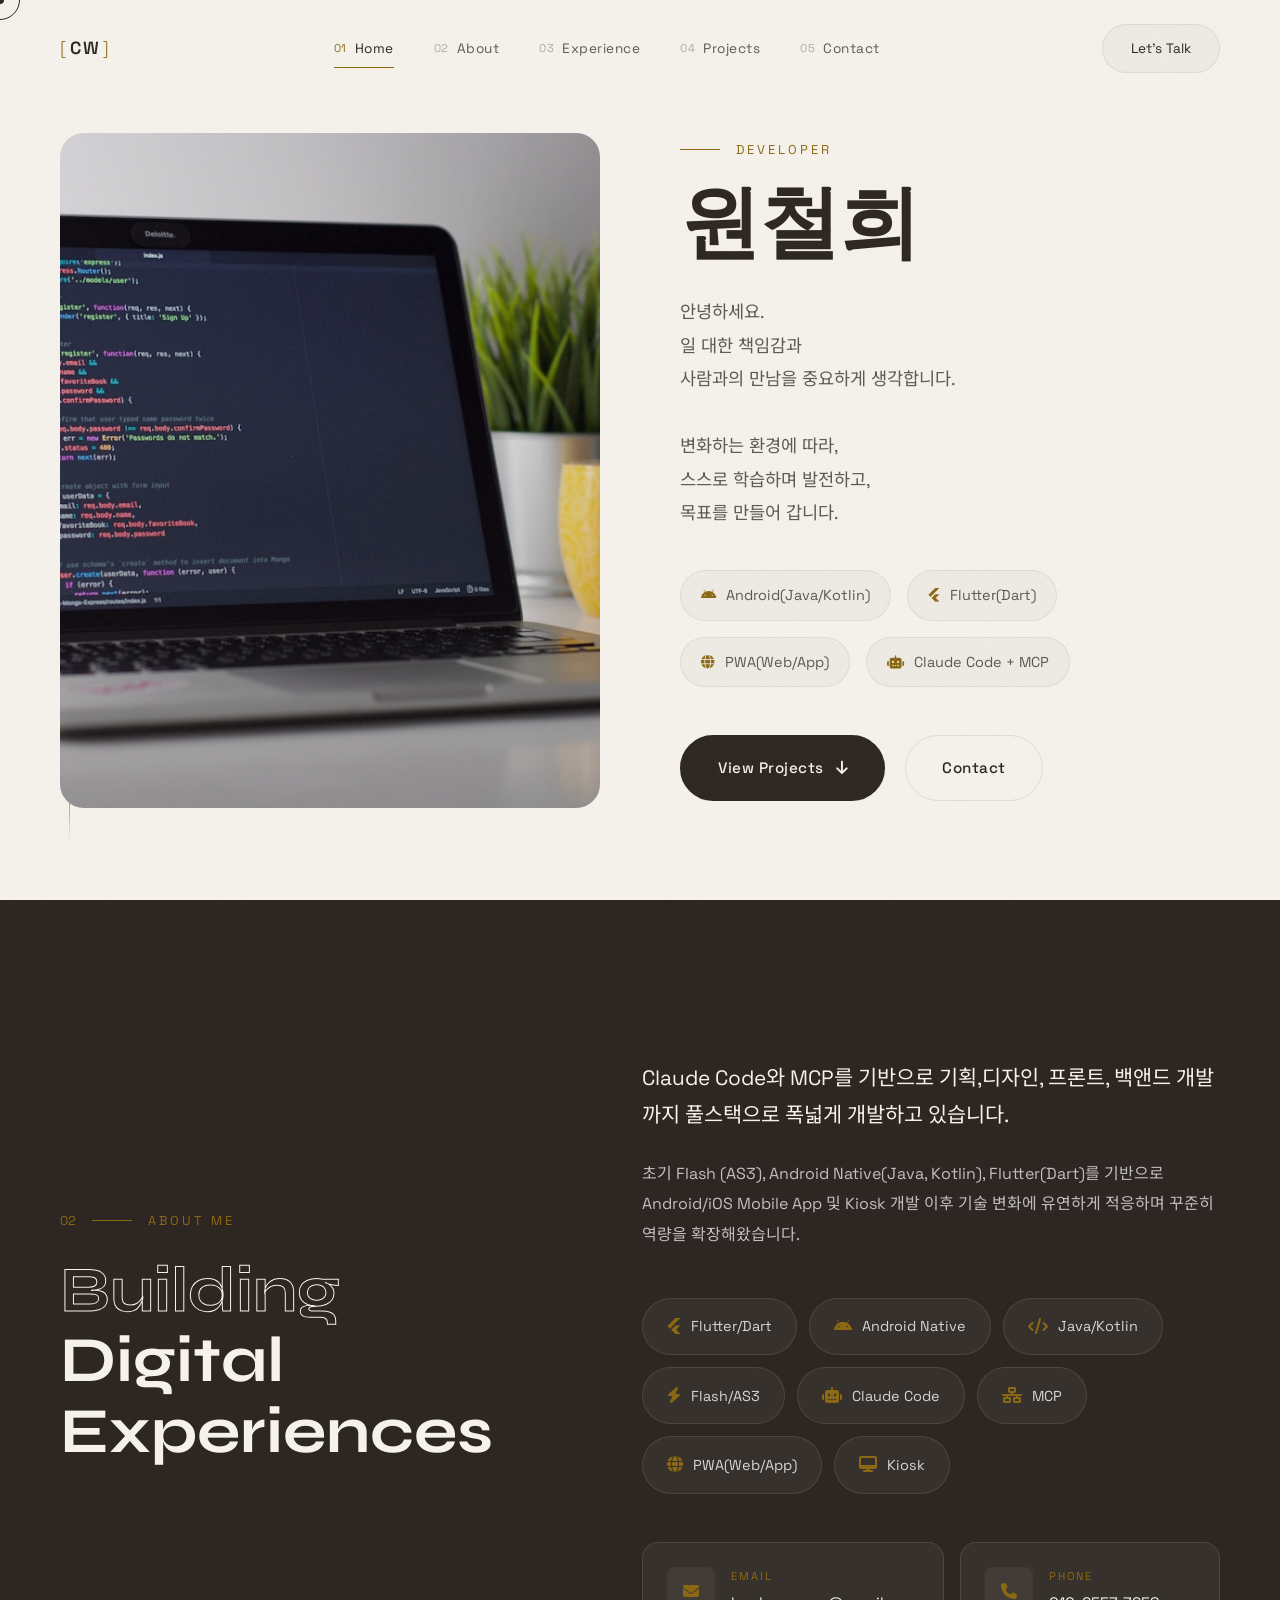
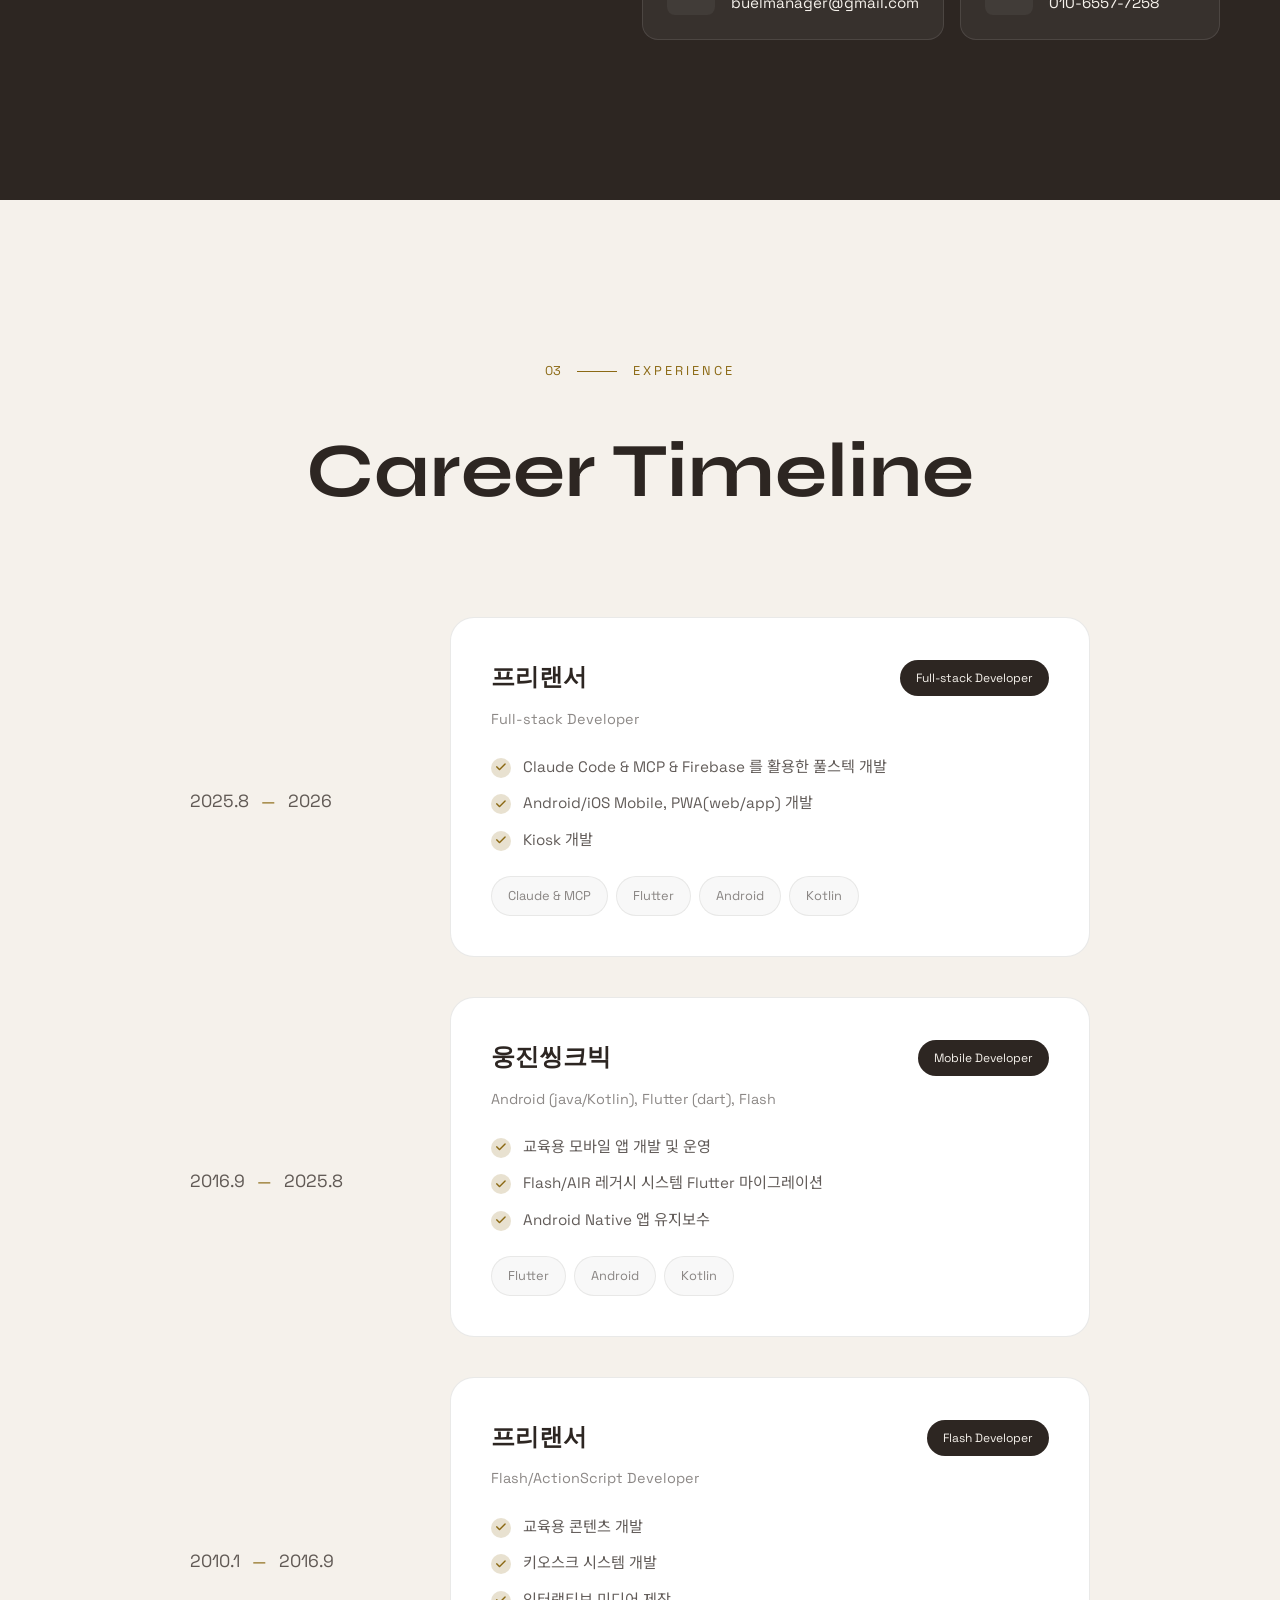
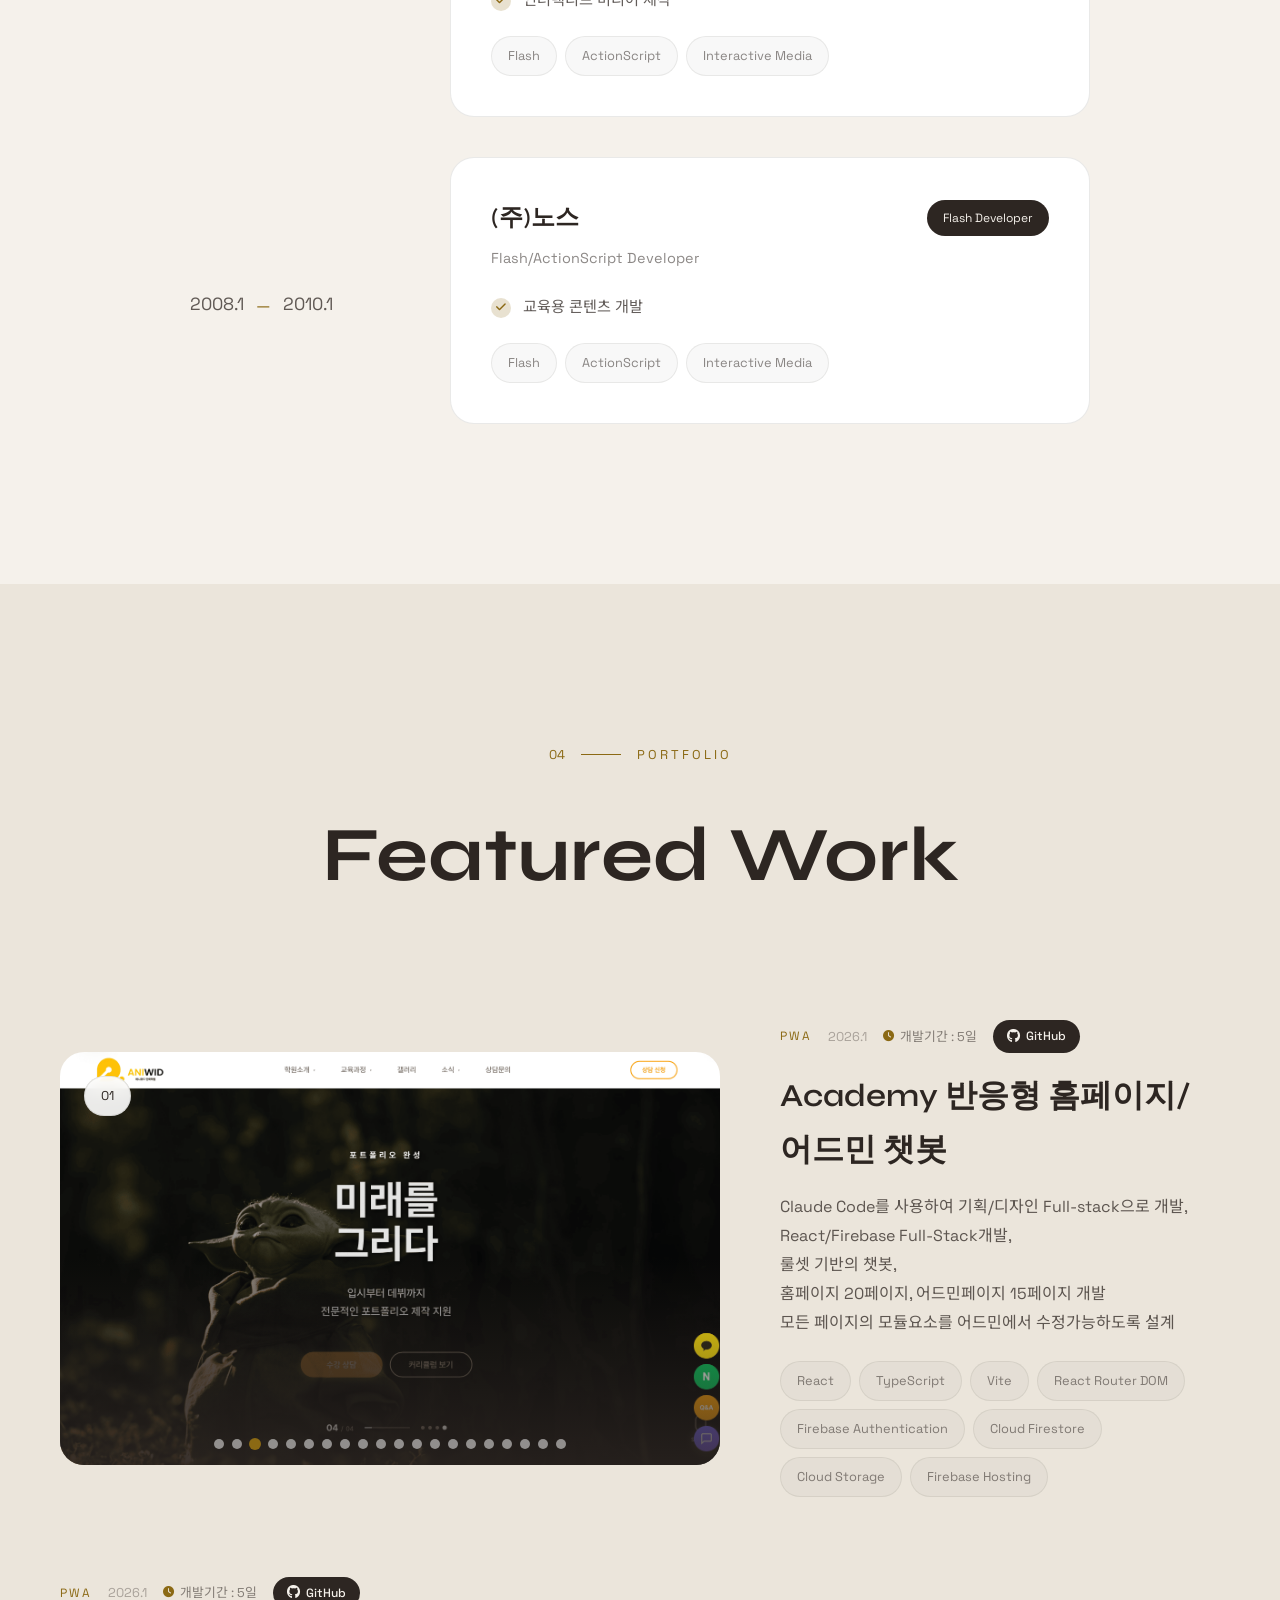
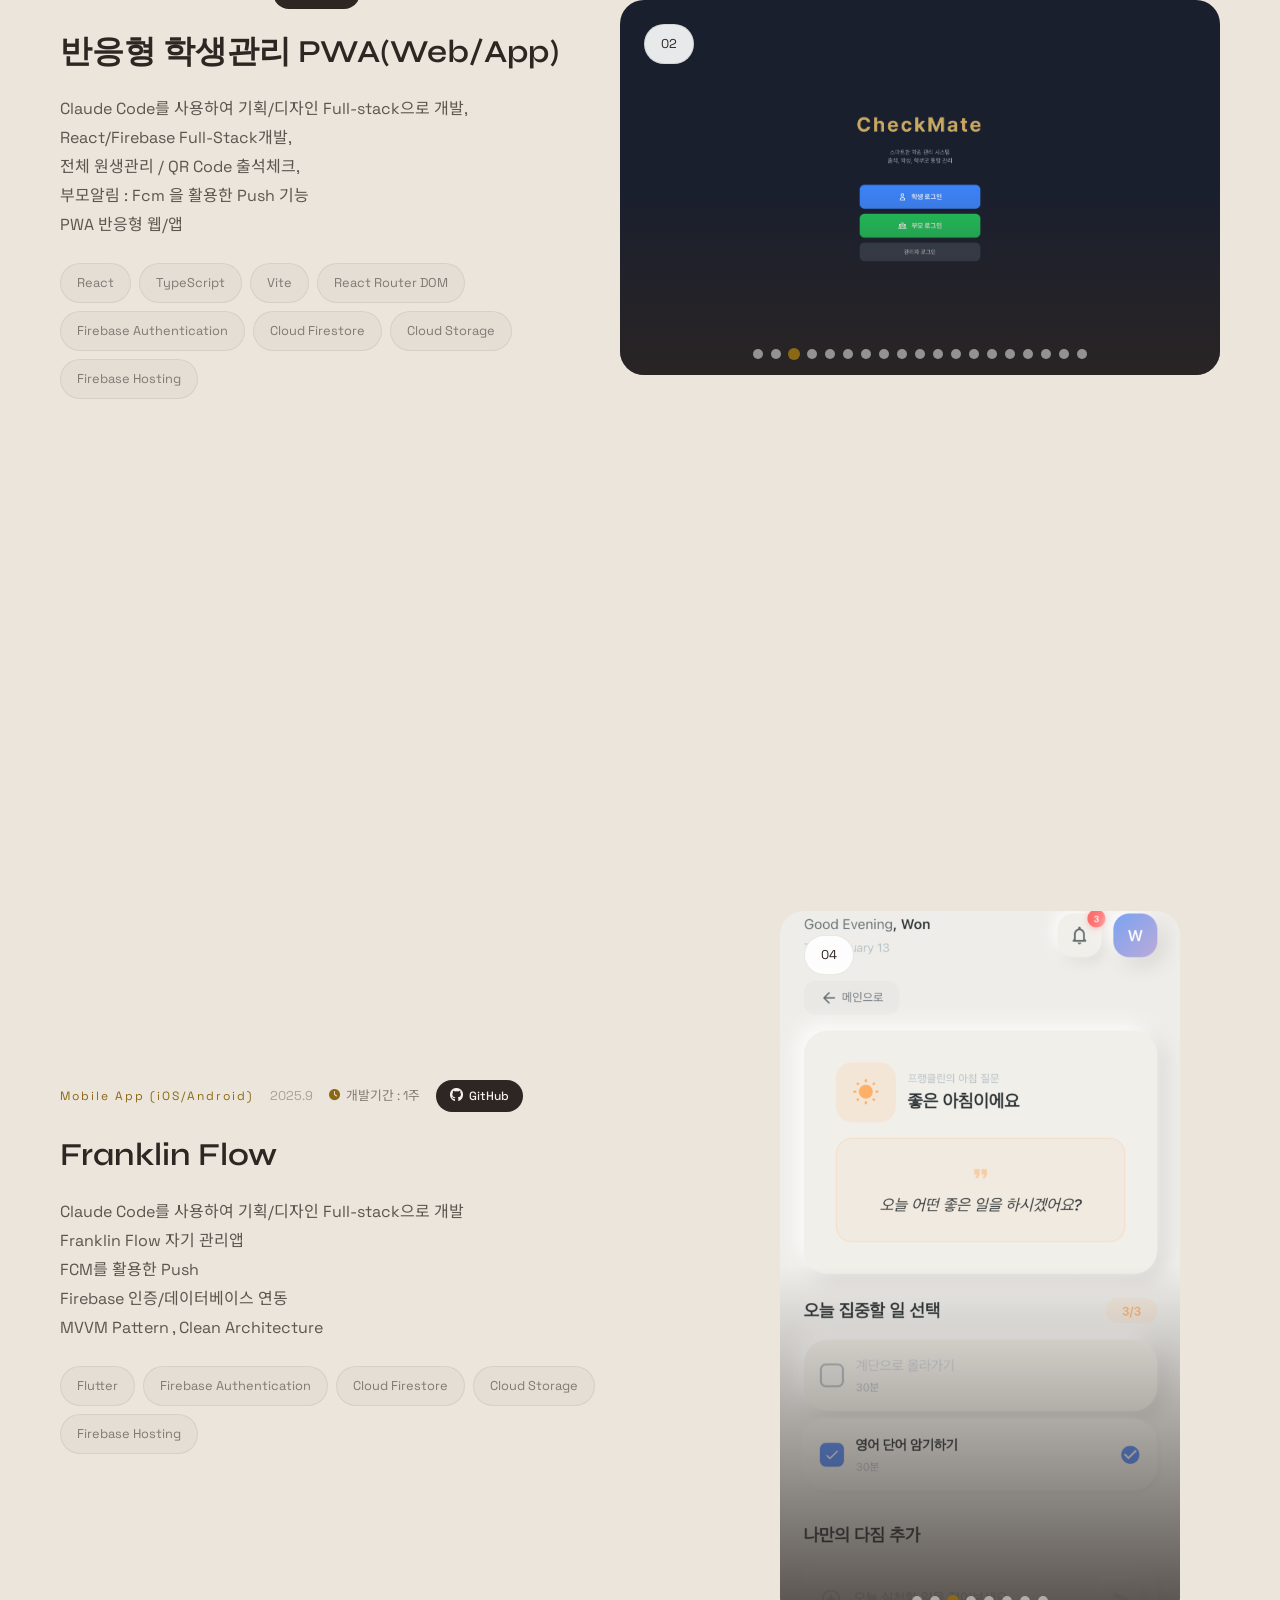
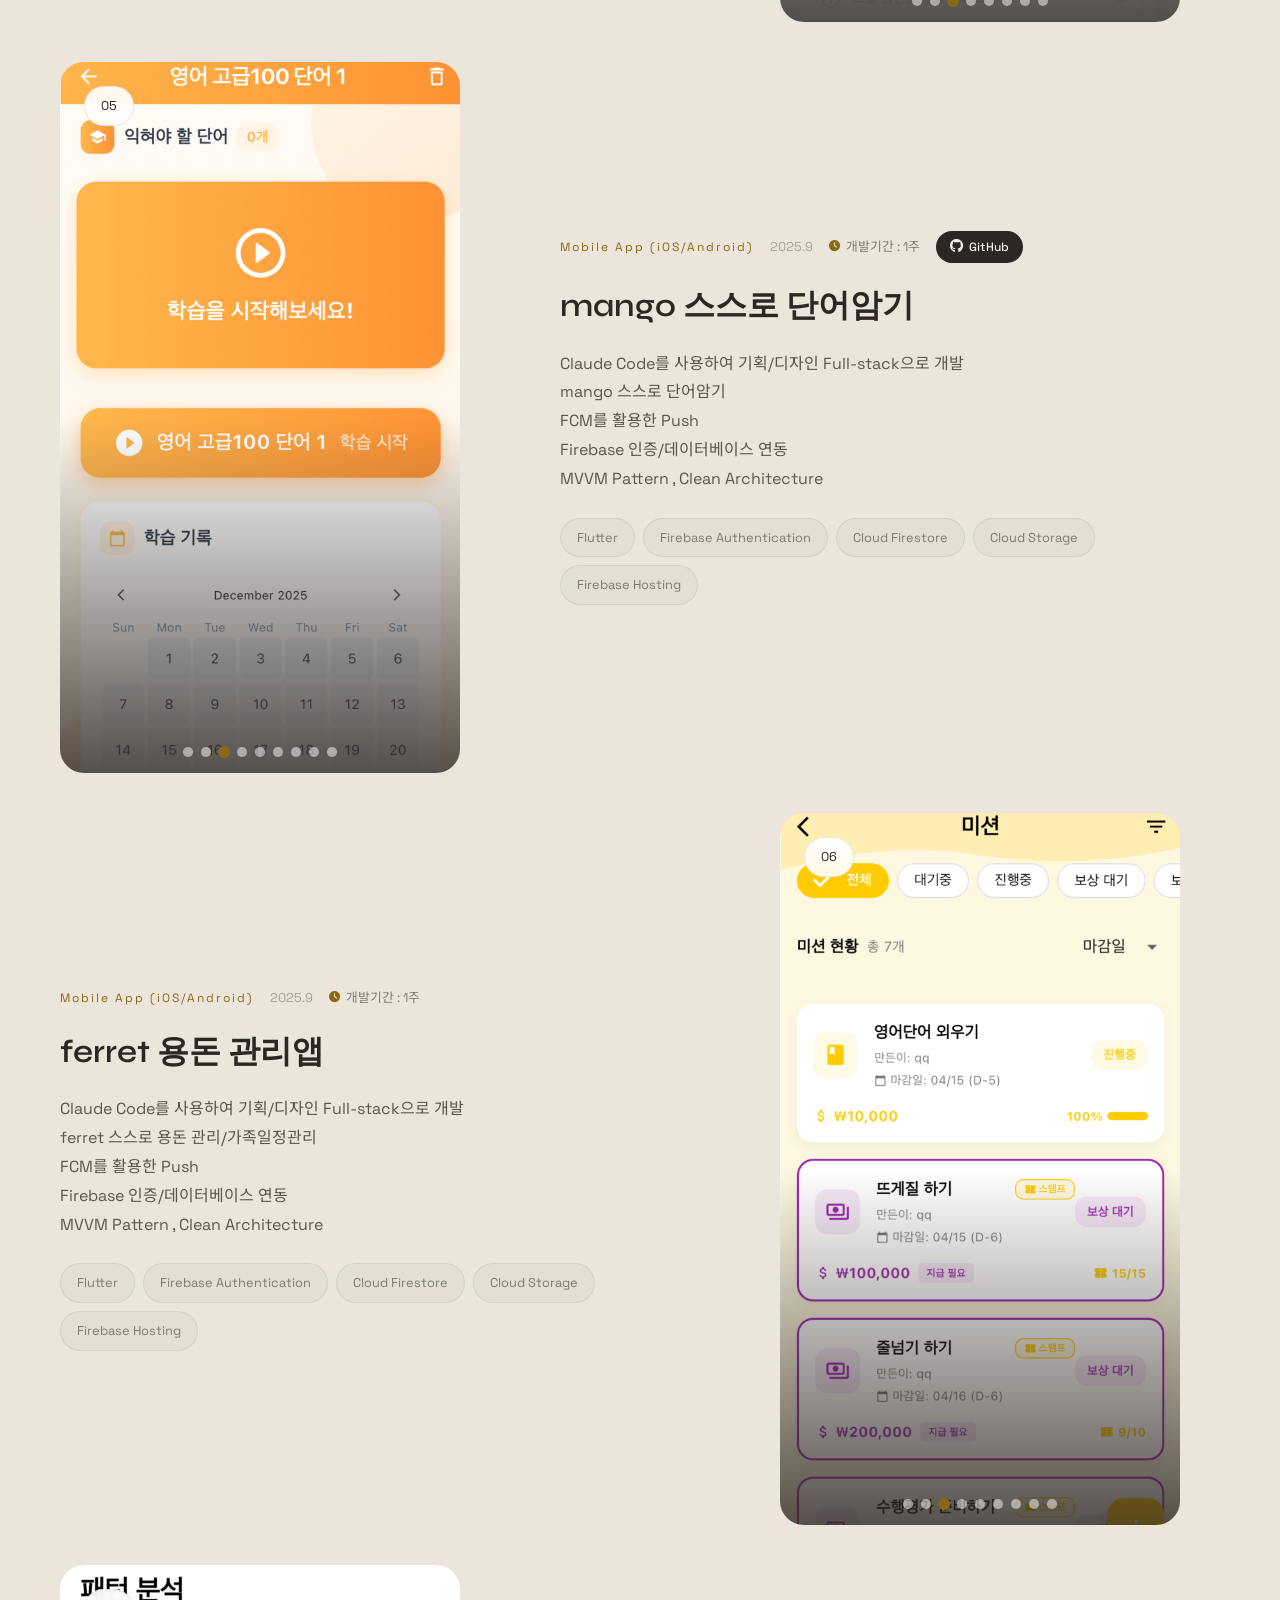
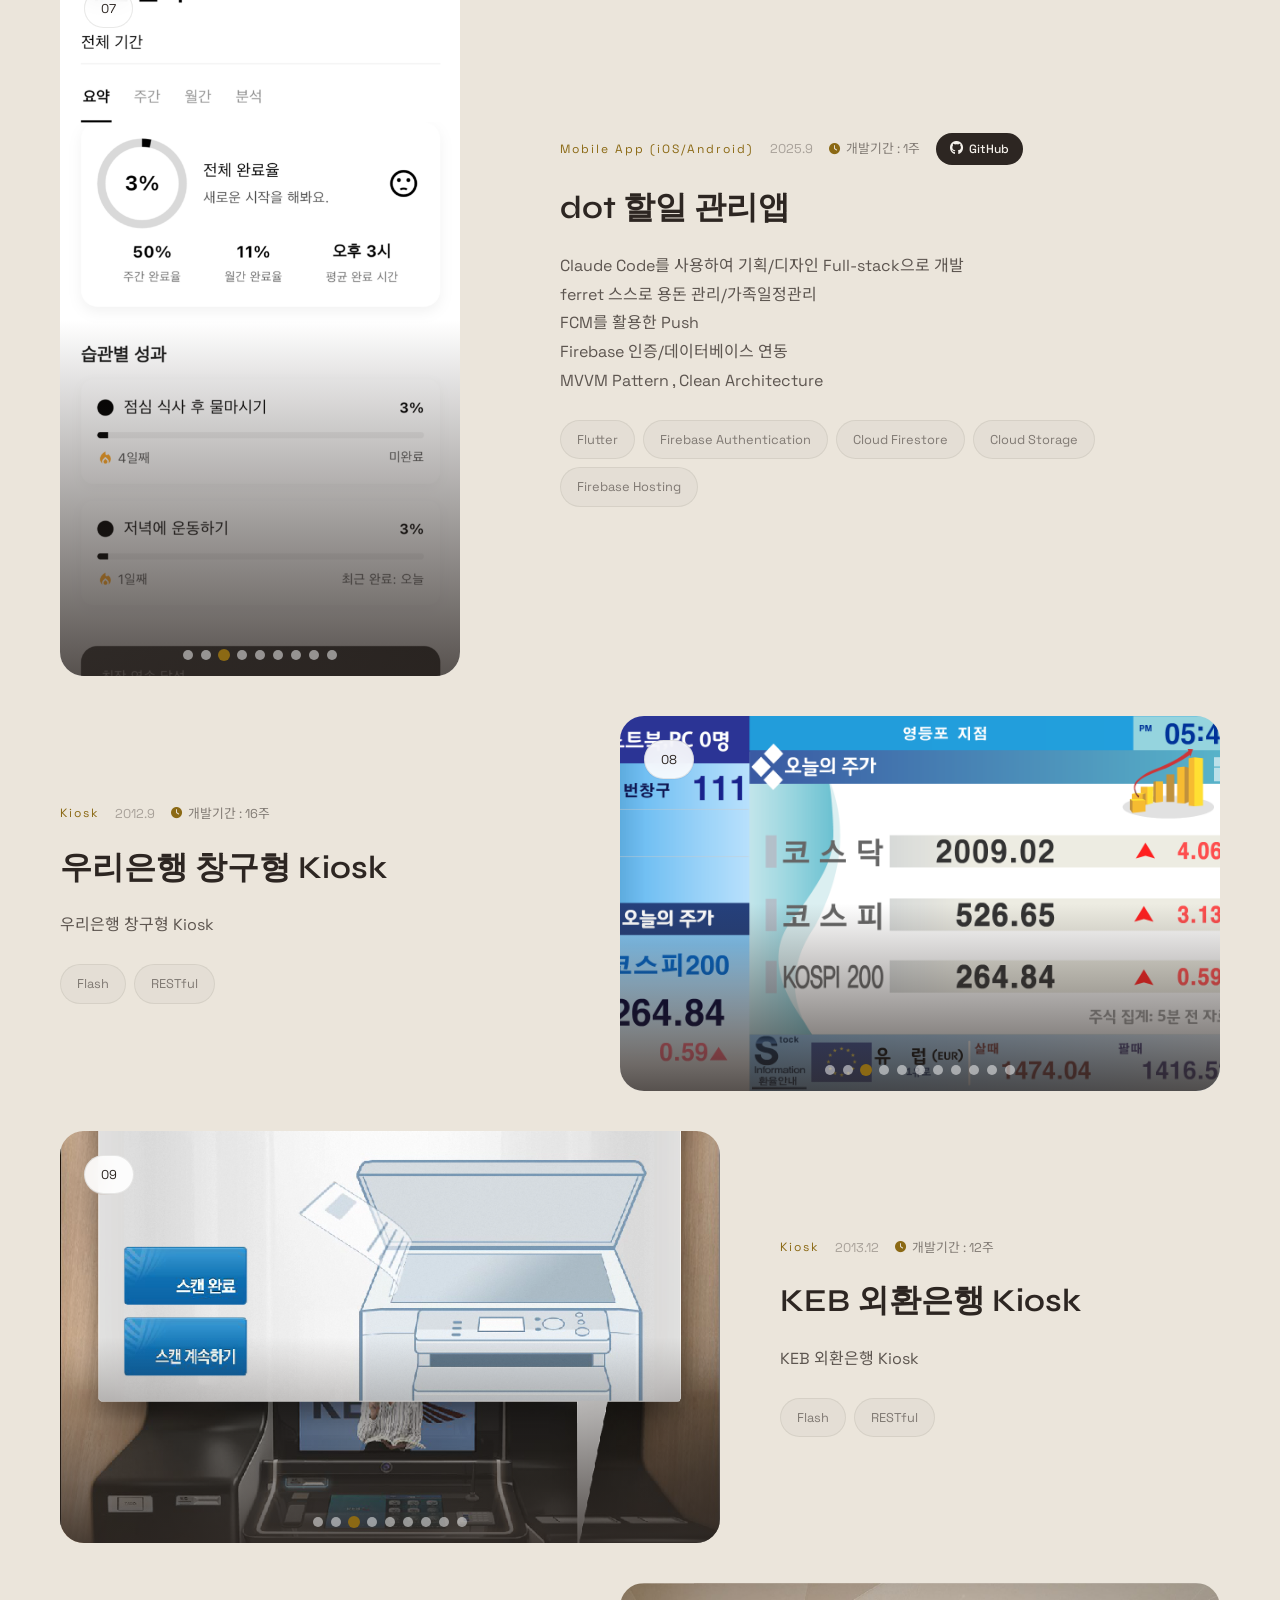
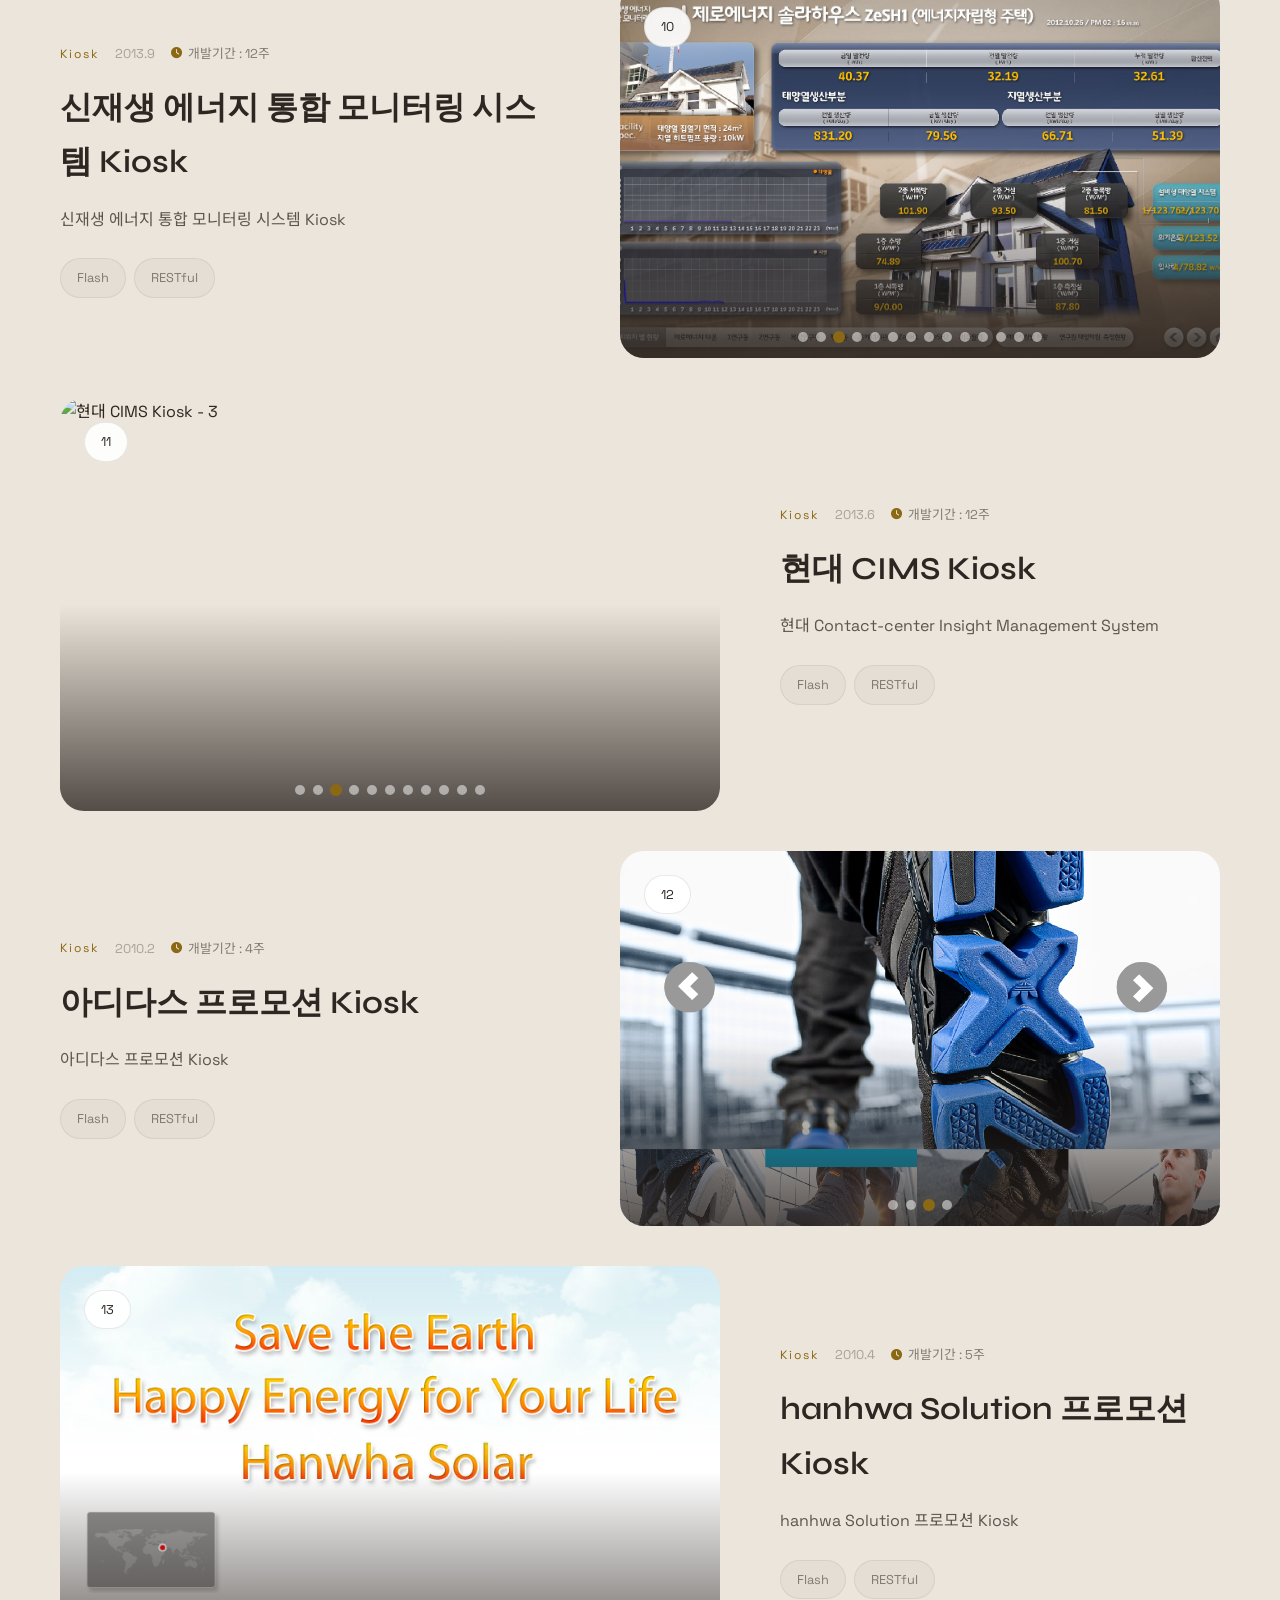
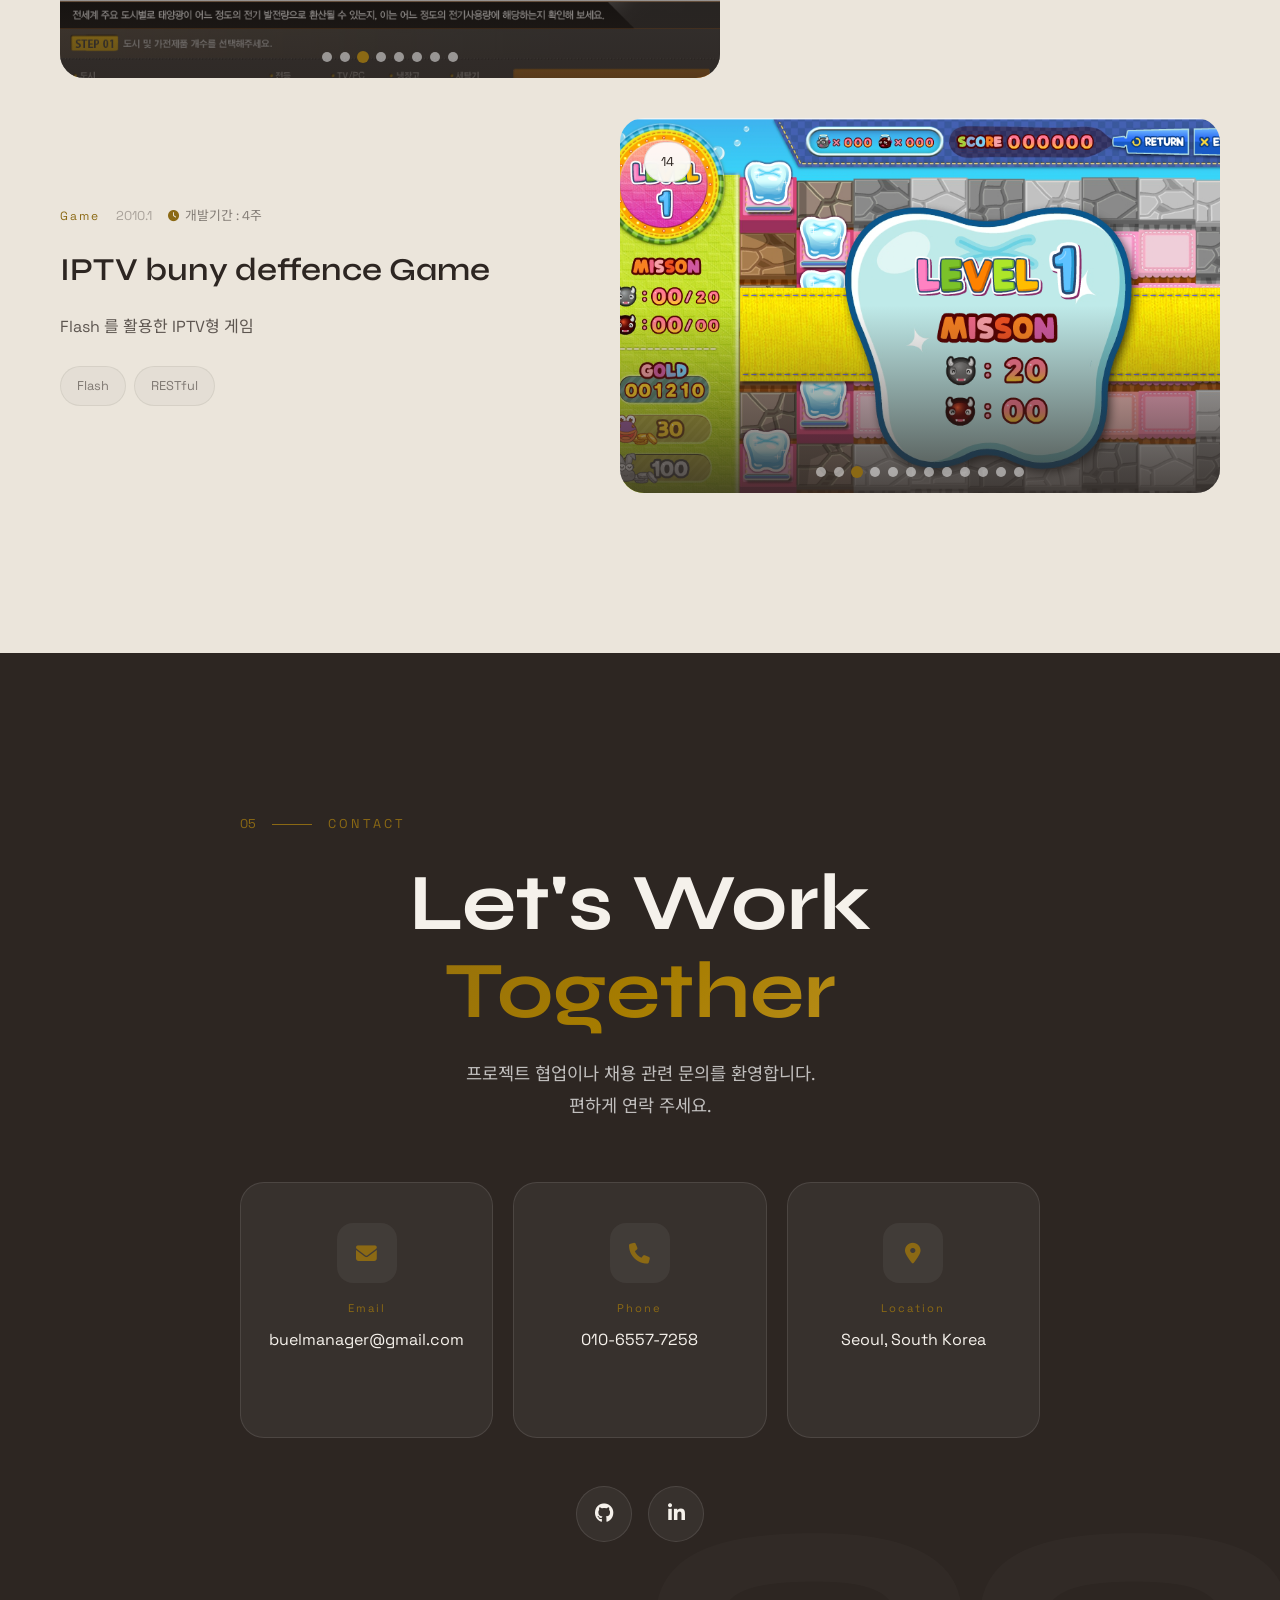
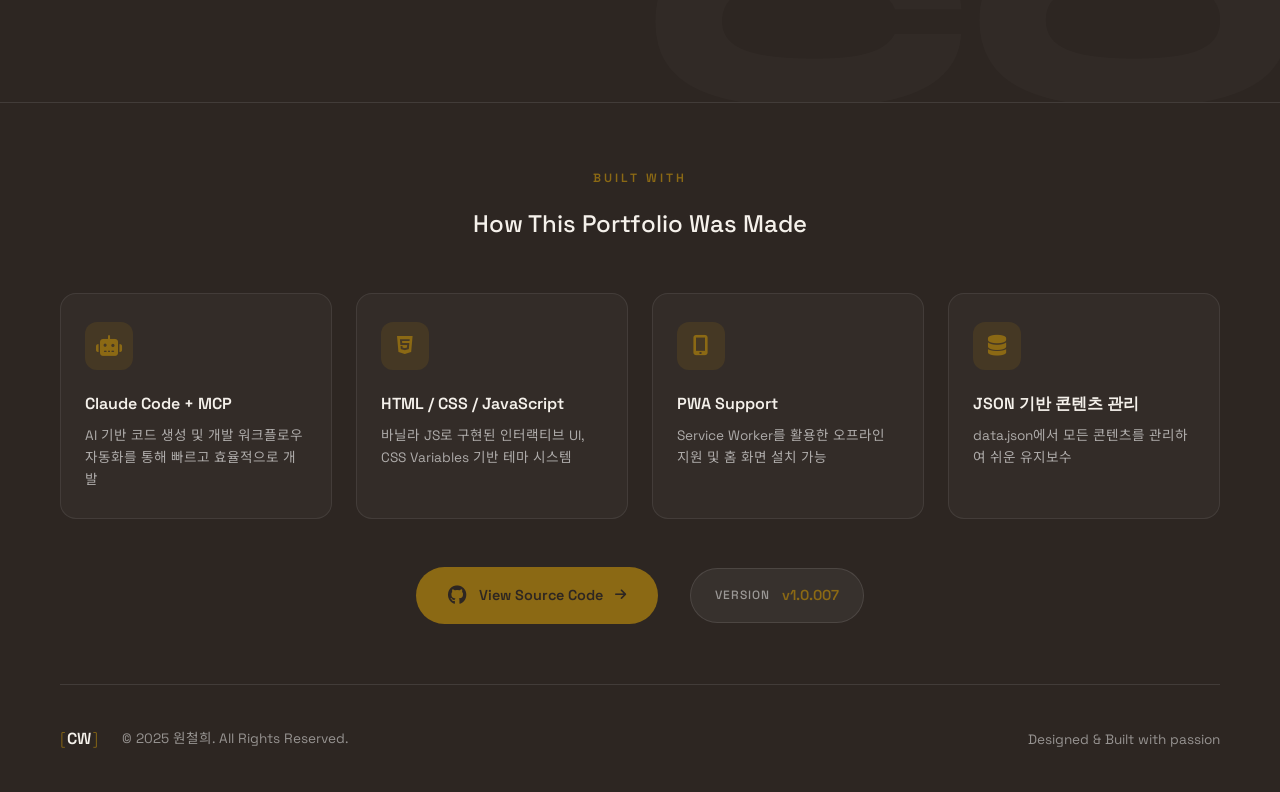
==== commit 16d17a4c: "v1.0.008: 푸터에 개발 정보 및 GitHub 링크 섹션 추가 - 포트폴리오 제작 방법 상세 설명 (Claude Code, HTML/CSS/JS, PWA, JSON) - Gi" ====
--- a/index.html
+++ b/index.html
@@ -176,6 +176,63 @@
     <!-- Footer - Dynamic -->
     <footer class="footer">
         <div class="container">
+            <!-- Development Info Section -->
+            <div class="footer-dev-info">
+                <div class="dev-info-header">
+                    <span class="dev-info-tag">BUILT WITH</span>
+                    <h3 class="dev-info-title">How This Portfolio Was Made</h3>
+                </div>
+                <div class="dev-info-grid">
+                    <div class="dev-info-card">
+                        <div class="dev-card-icon">
+                            <i class="fas fa-robot"></i>
+                        </div>
+                        <div class="dev-card-content">
+                            <h4>Claude Code + MCP</h4>
+                            <p>AI 기반 코드 생성 및 개발 워크플로우 자동화를 통해 빠르고 효율적으로 개발</p>
+                        </div>
+                    </div>
+                    <div class="dev-info-card">
+                        <div class="dev-card-icon">
+                            <i class="fab fa-html5"></i>
+                        </div>
+                        <div class="dev-card-content">
+                            <h4>HTML / CSS / JavaScript</h4>
+                            <p>바닐라 JS로 구현된 인터랙티브 UI, CSS Variables 기반 테마 시스템</p>
+                        </div>
+                    </div>
+                    <div class="dev-info-card">
+                        <div class="dev-card-icon">
+                            <i class="fas fa-mobile-alt"></i>
+                        </div>
+                        <div class="dev-card-content">
+                            <h4>PWA Support</h4>
+                            <p>Service Worker를 활용한 오프라인 지원 및 홈 화면 설치 가능</p>
+                        </div>
+                    </div>
+                    <div class="dev-info-card">
+                        <div class="dev-card-icon">
+                            <i class="fas fa-database"></i>
+                        </div>
+                        <div class="dev-card-content">
+                            <h4>JSON 기반 콘텐츠 관리</h4>
+                            <p>data.json에서 모든 콘텐츠를 관리하여 쉬운 유지보수</p>
+                        </div>
+                    </div>
+                </div>
+                <div class="dev-info-links">
+                    <a href="https://github.com/buelmanager/portfolio_repo" target="_blank" class="dev-link github-link">
+                        <i class="fab fa-github"></i>
+                        <span>View Source Code</span>
+                        <i class="fas fa-arrow-right"></i>
+                    </a>
+                    <div class="dev-version">
+                        <span class="version-label">Version</span>
+                        <span class="version-number">v1.0.007</span>
+                    </div>
+                </div>
+            </div>
+            <!-- Footer Bottom -->
             <div class="footer-content">
                 <div class="footer-left">
                     <span class="footer-logo" id="footer-logo"></span>
--- a/styles.css
+++ b/styles.css
@@ -1504,8 +1504,151 @@
 ======================================== */
 .footer {
     background: var(--brown);
-    padding: 40px 0;
+    padding: 60px 0 40px;
     border-top: 1px solid rgba(255, 255, 255, 0.1);
+}
+
+/* Footer Development Info Section */
+.footer-dev-info {
+    padding-bottom: 60px;
+    margin-bottom: 40px;
+    border-bottom: 1px solid rgba(255, 255, 255, 0.1);
+}
+
+.dev-info-header {
+    text-align: center;
+    margin-bottom: 48px;
+}
+
+.dev-info-tag {
+    display: inline-block;
+    font-size: 0.75rem;
+    font-weight: 600;
+    letter-spacing: 3px;
+    color: var(--gold);
+    margin-bottom: 16px;
+}
+
+.dev-info-title {
+    font-family: 'Space Grotesk', sans-serif;
+    font-size: 1.5rem;
+    font-weight: 500;
+    color: var(--text-light);
+}
+
+.dev-info-grid {
+    display: grid;
+    grid-template-columns: repeat(4, 1fr);
+    gap: 24px;
+    margin-bottom: 48px;
+}
+
+.dev-info-card {
+    background: rgba(255, 255, 255, 0.03);
+    border: 1px solid rgba(255, 255, 255, 0.08);
+    border-radius: var(--radius-md);
+    padding: 28px 24px;
+    transition: var(--transition);
+}
+
+.dev-info-card:hover {
+    background: rgba(255, 255, 255, 0.06);
+    border-color: rgba(255, 255, 255, 0.15);
+    transform: translateY(-4px);
+}
+
+.dev-card-icon {
+    width: 48px;
+    height: 48px;
+    display: flex;
+    align-items: center;
+    justify-content: center;
+    background: rgba(139, 105, 20, 0.2);
+    border-radius: 12px;
+    margin-bottom: 20px;
+}
+
+.dev-card-icon i {
+    font-size: 1.3rem;
+    color: var(--gold);
+}
+
+.dev-card-content h4 {
+    font-family: 'Space Grotesk', sans-serif;
+    font-size: 1rem;
+    font-weight: 600;
+    color: var(--text-light);
+    margin-bottom: 8px;
+}
+
+.dev-card-content p {
+    font-size: 0.85rem;
+    line-height: 1.6;
+    color: rgba(255, 255, 255, 0.6);
+}
+
+.dev-info-links {
+    display: flex;
+    justify-content: center;
+    align-items: center;
+    gap: 32px;
+}
+
+.dev-link {
+    display: flex;
+    align-items: center;
+    gap: 12px;
+    padding: 16px 32px;
+    background: var(--gold);
+    border-radius: 100px;
+    font-size: 0.9rem;
+    font-weight: 600;
+    color: var(--brown);
+    transition: var(--transition);
+}
+
+.dev-link:hover {
+    background: var(--gold-light);
+    transform: translateY(-2px);
+    box-shadow: 0 8px 30px rgba(139, 105, 20, 0.3);
+}
+
+.dev-link i:first-child {
+    font-size: 1.2rem;
+}
+
+.dev-link i:last-child {
+    font-size: 0.8rem;
+    transition: var(--transition);
+}
+
+.dev-link:hover i:last-child {
+    transform: translateX(4px);
+}
+
+.dev-version {
+    display: flex;
+    align-items: center;
+    gap: 12px;
+    padding: 14px 24px;
+    background: rgba(255, 255, 255, 0.05);
+    border: 1px solid rgba(255, 255, 255, 0.1);
+    border-radius: 100px;
+}
+
+.version-label {
+    font-size: 0.75rem;
+    font-weight: 500;
+    letter-spacing: 1px;
+    color: rgba(255, 255, 255, 0.5);
+    text-transform: uppercase;
+}
+
+.version-number {
+    font-family: 'Space Grotesk', monospace;
+    font-size: 0.9rem;
+    font-weight: 600;
+    color: var(--gold);
 }
 
 .footer .logo-bracket {
@@ -1658,6 +1801,10 @@
 }
 
 @media (max-width: 1024px) {
+    .dev-info-grid {
+        grid-template-columns: repeat(2, 1fr);
+    }
+
     .hero-grid {
         grid-template-columns: 1fr;
         gap: 60px;
@@ -1744,6 +1891,50 @@
 
     .container {
         padding: 0 24px;
+    }
+
+    /* Footer Dev Info Responsive */
+    .dev-info-grid {
+        grid-template-columns: 1fr;
+        gap: 16px;
+    }
+
+    .dev-info-card {
+        padding: 20px;
+    }
+
+    .dev-info-header {
+        margin-bottom: 32px;
+    }
+
+    .dev-info-title {
+        font-size: 1.25rem;
+    }
+
+    .dev-info-links {
+        flex-direction: column;
+        gap: 16px;
+    }
+
+    .dev-link {
+        width: 100%;
+        justify-content: center;
+    }
+
+    .dev-version {
+        width: 100%;
+        justify-content: center;
+    }
+
+    .footer-content {
+        flex-direction: column;
+        gap: 16px;
+        text-align: center;
+    }
+
+    .footer-left {
+        flex-direction: column;
+        gap: 8px;
     }
 
     .nav-container {
@@ -1779,6 +1970,12 @@
         display: none;
     }
 
+    .nav-github {
+        width: 40px;
+        height: 40px;
+        font-size: 1.1rem;
+    }
+
     .hamburger {
         display: flex;
         z-index: 1001;
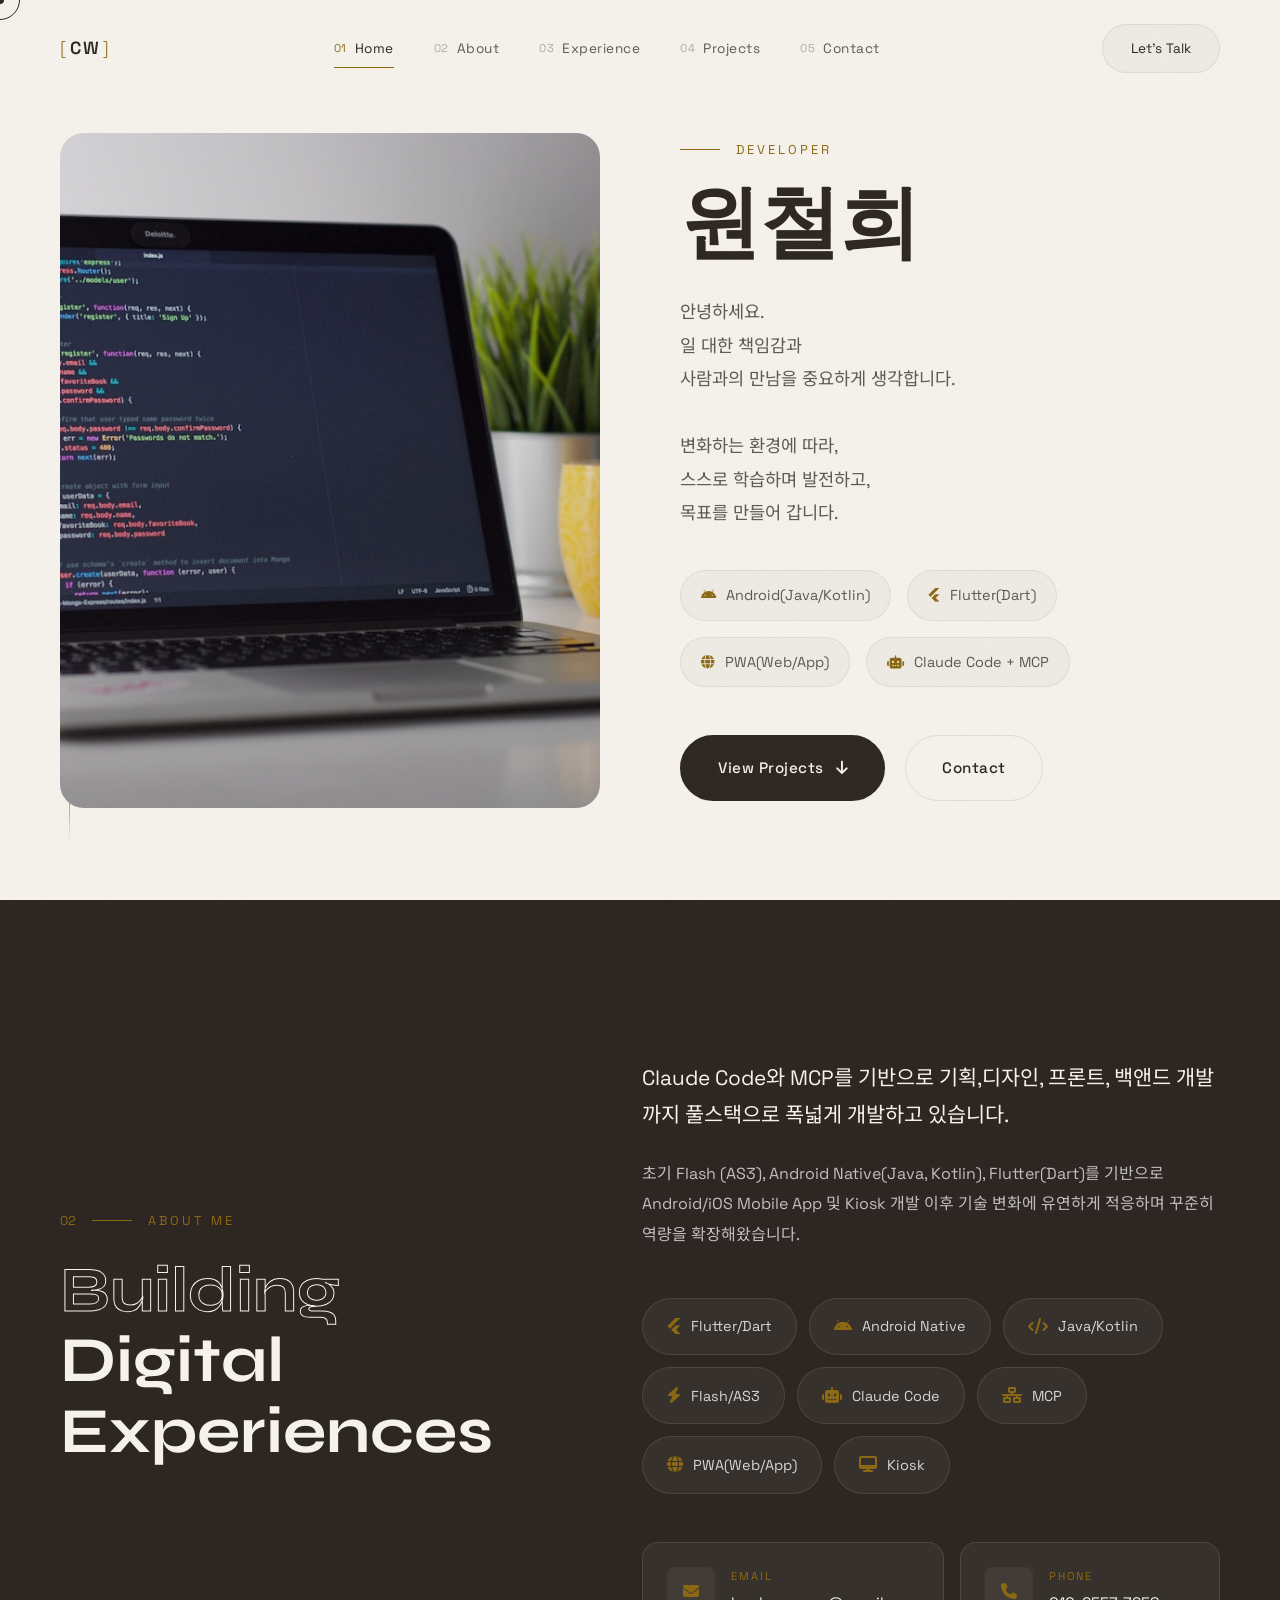
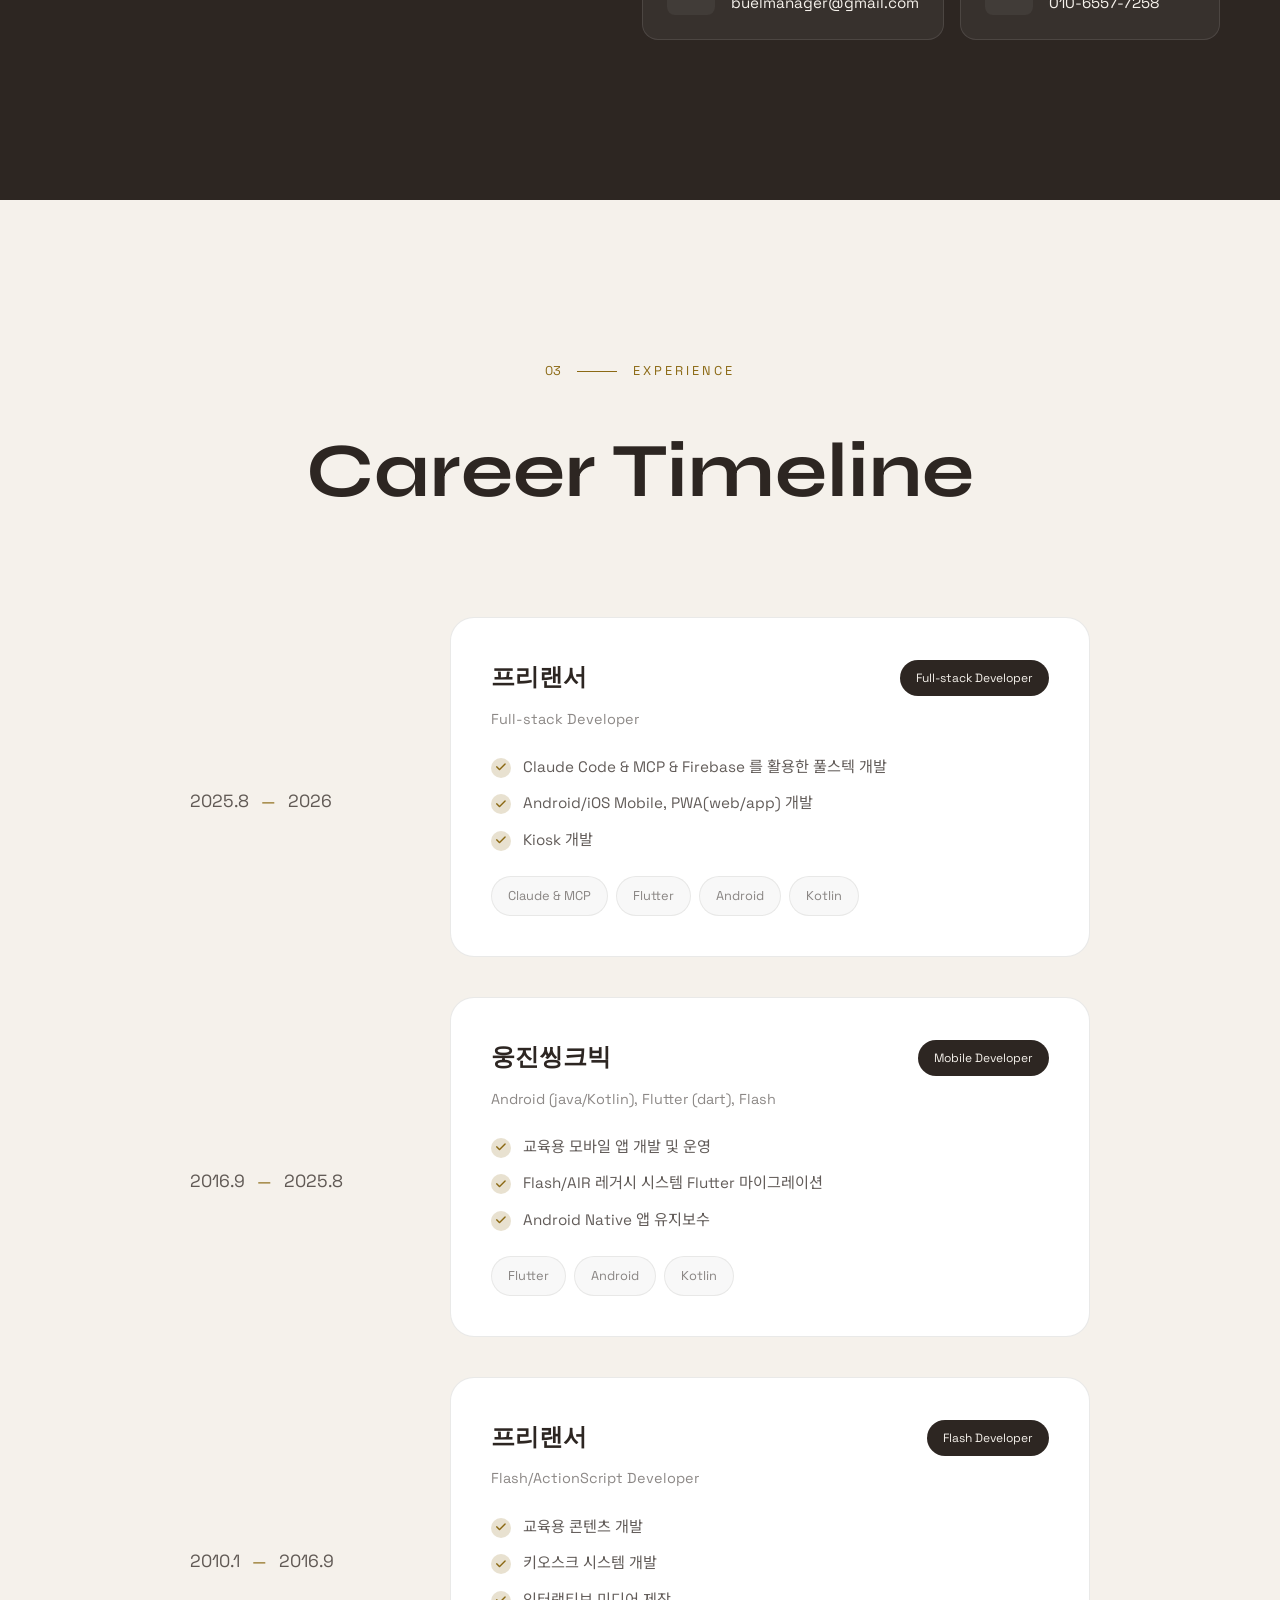
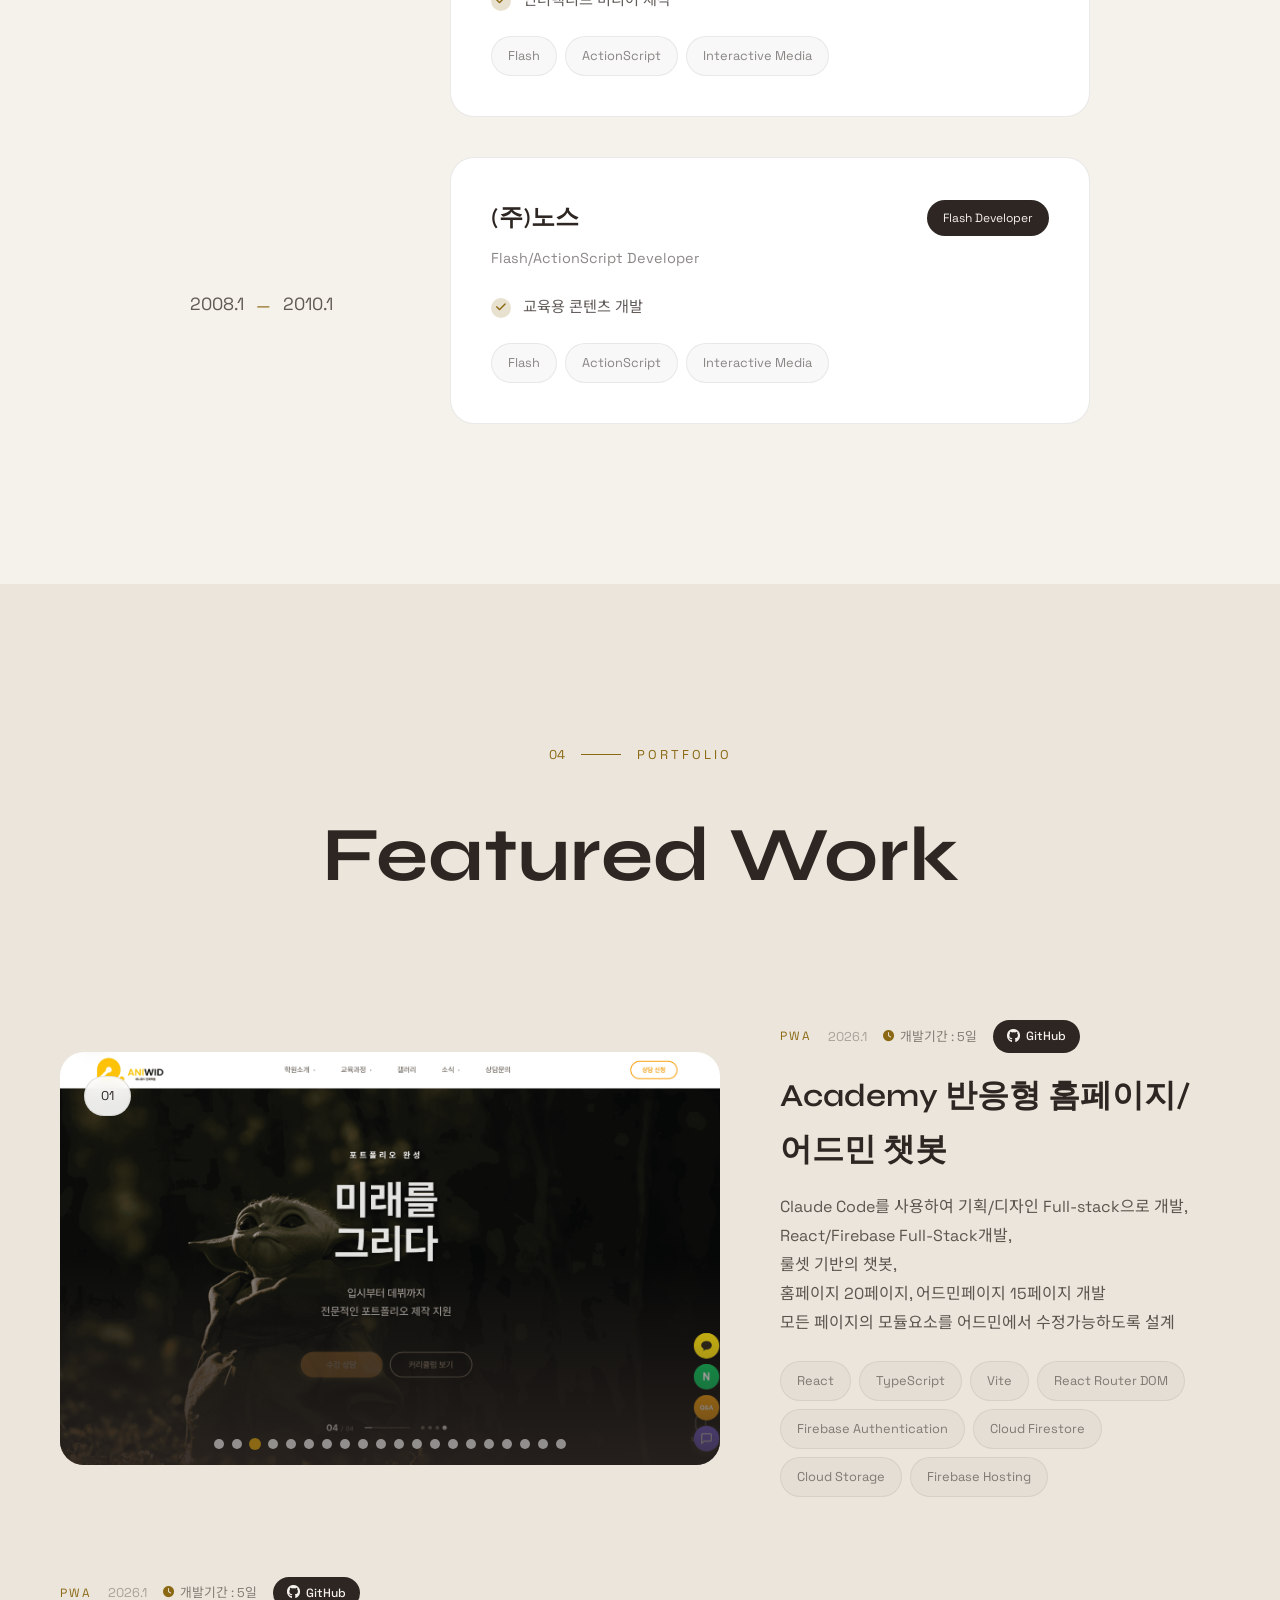
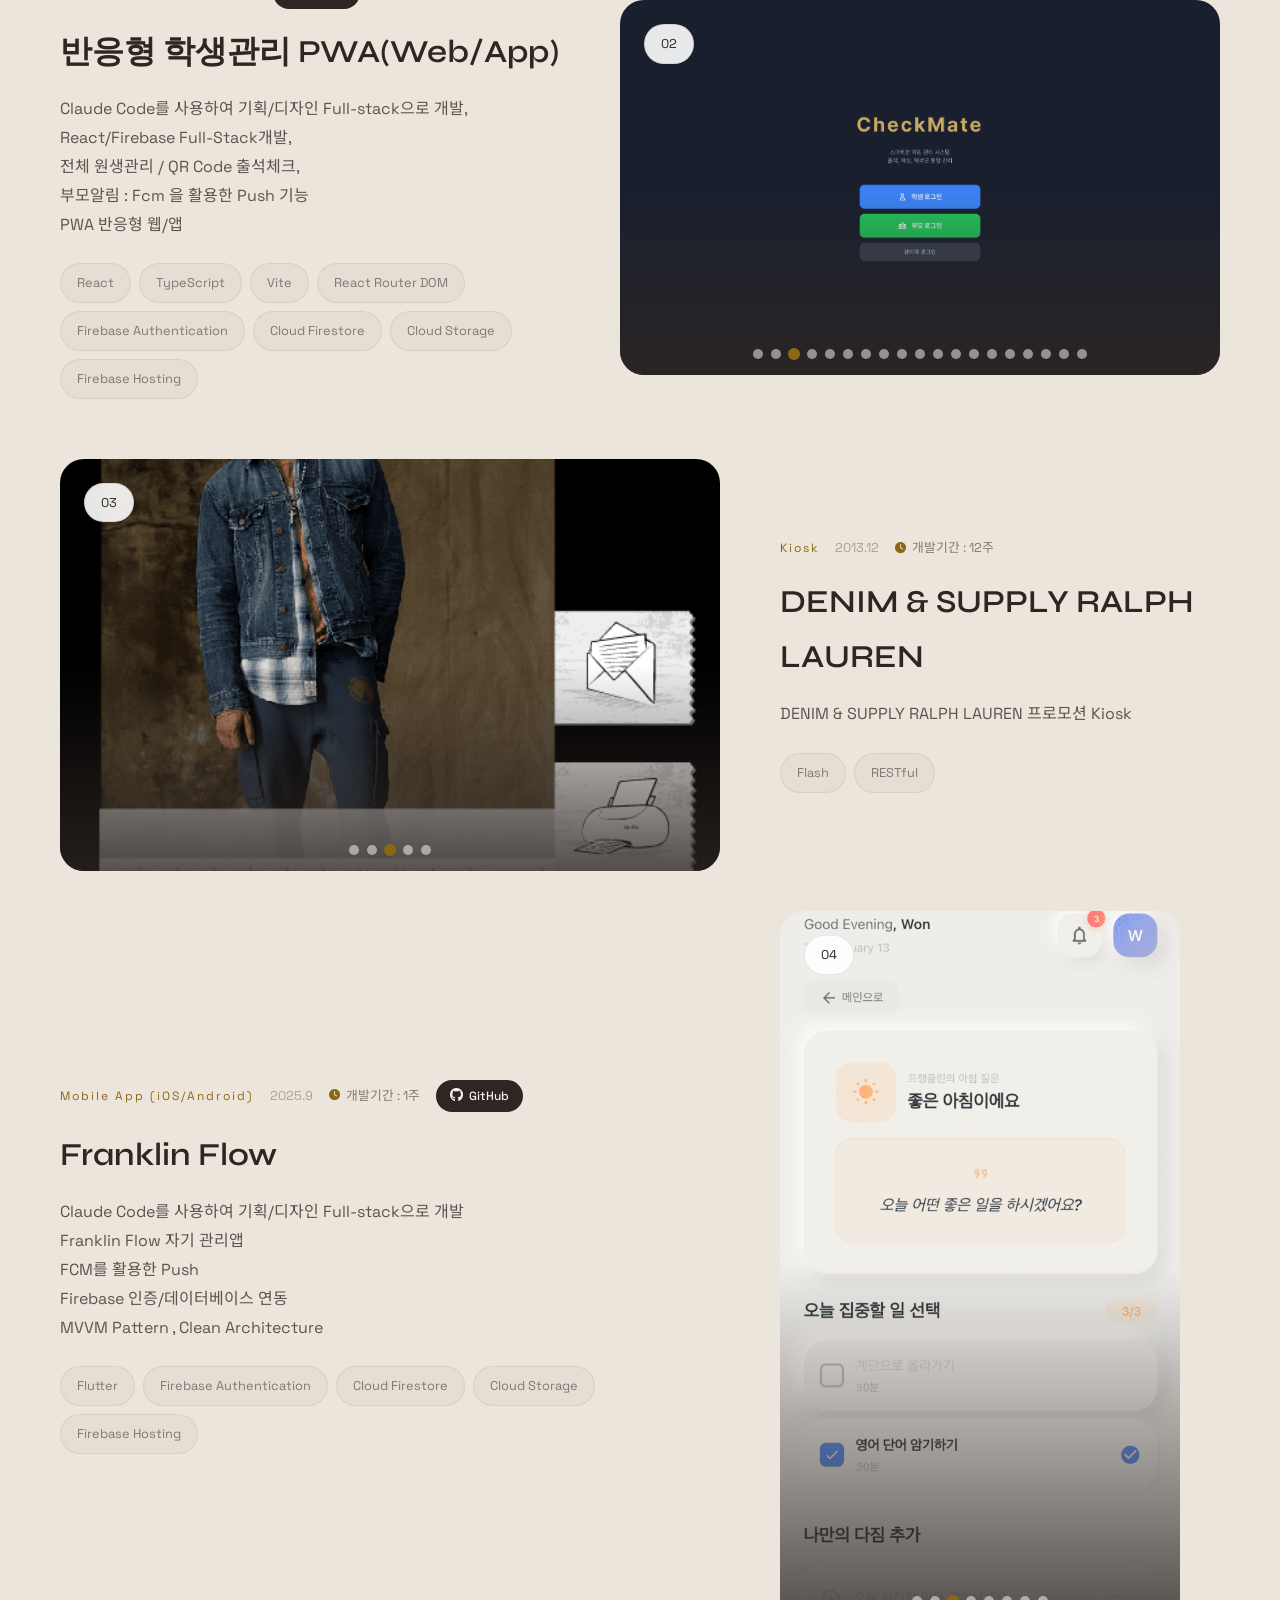
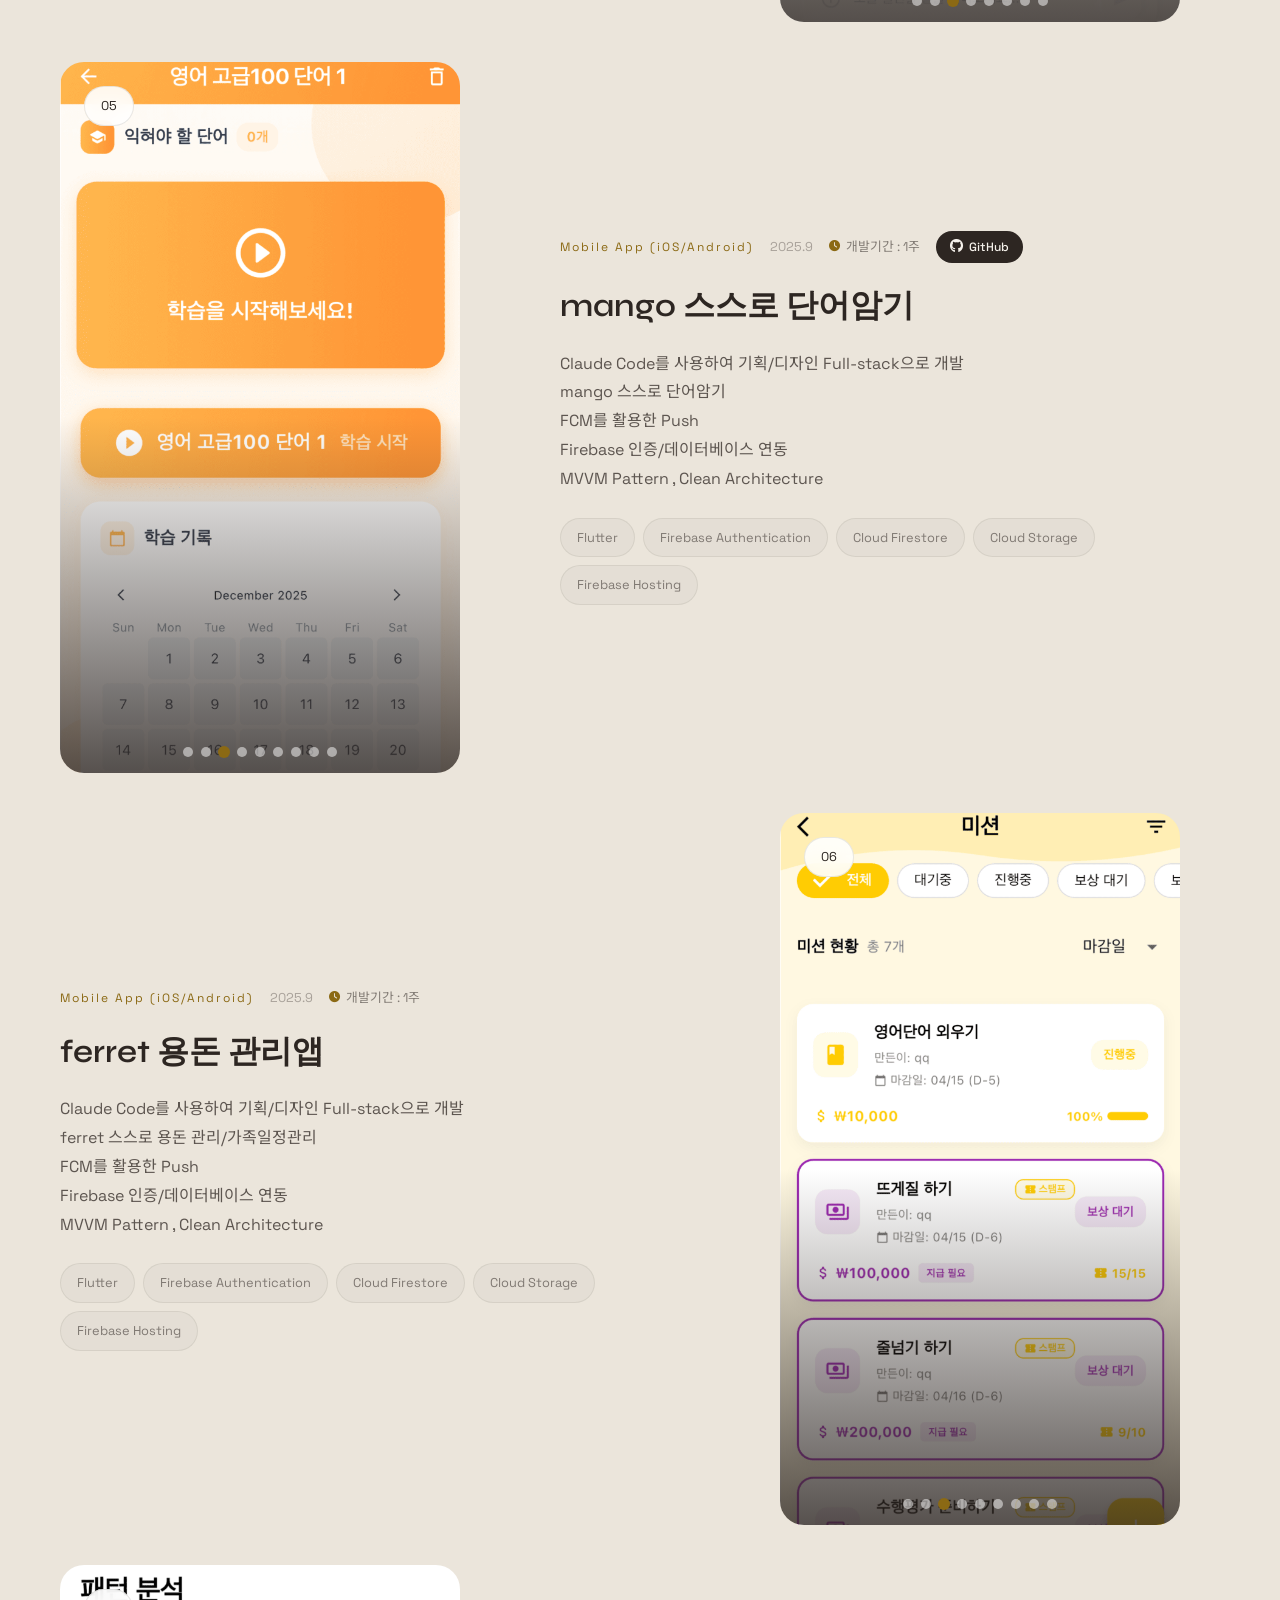
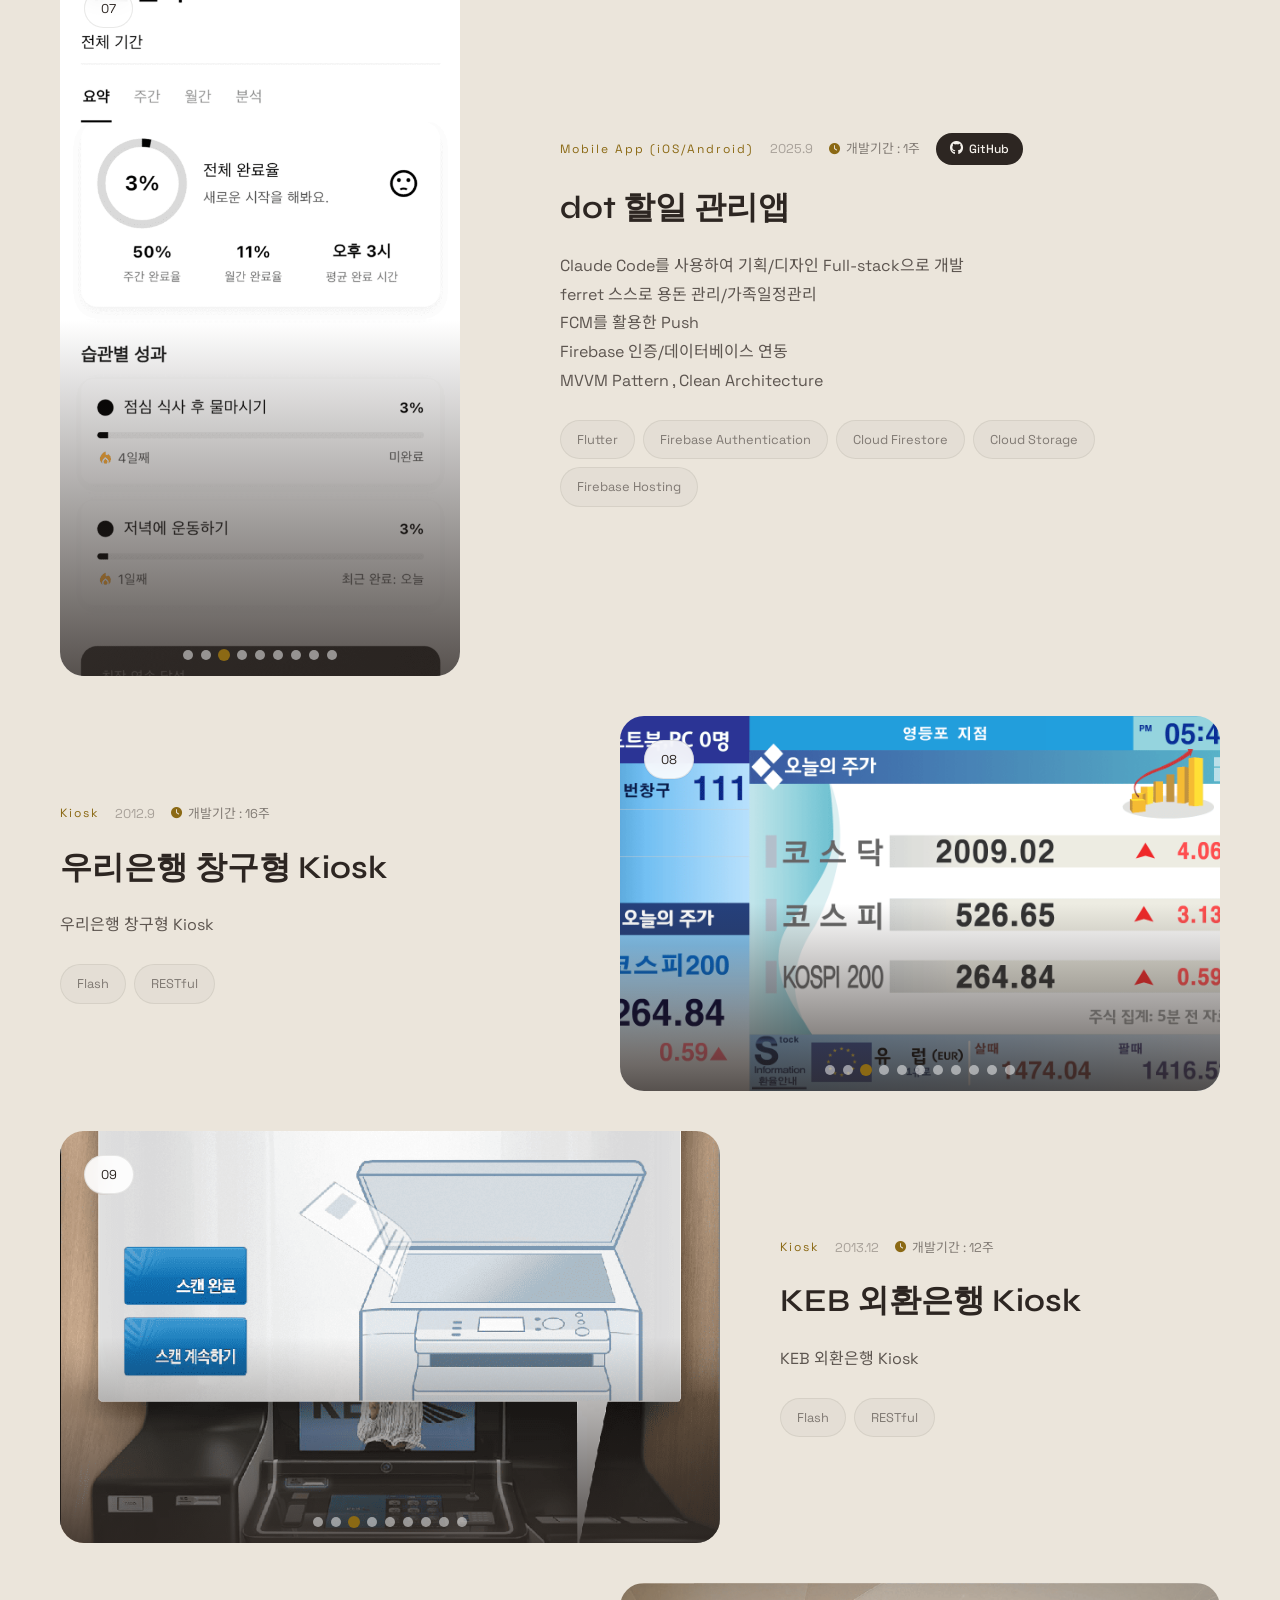
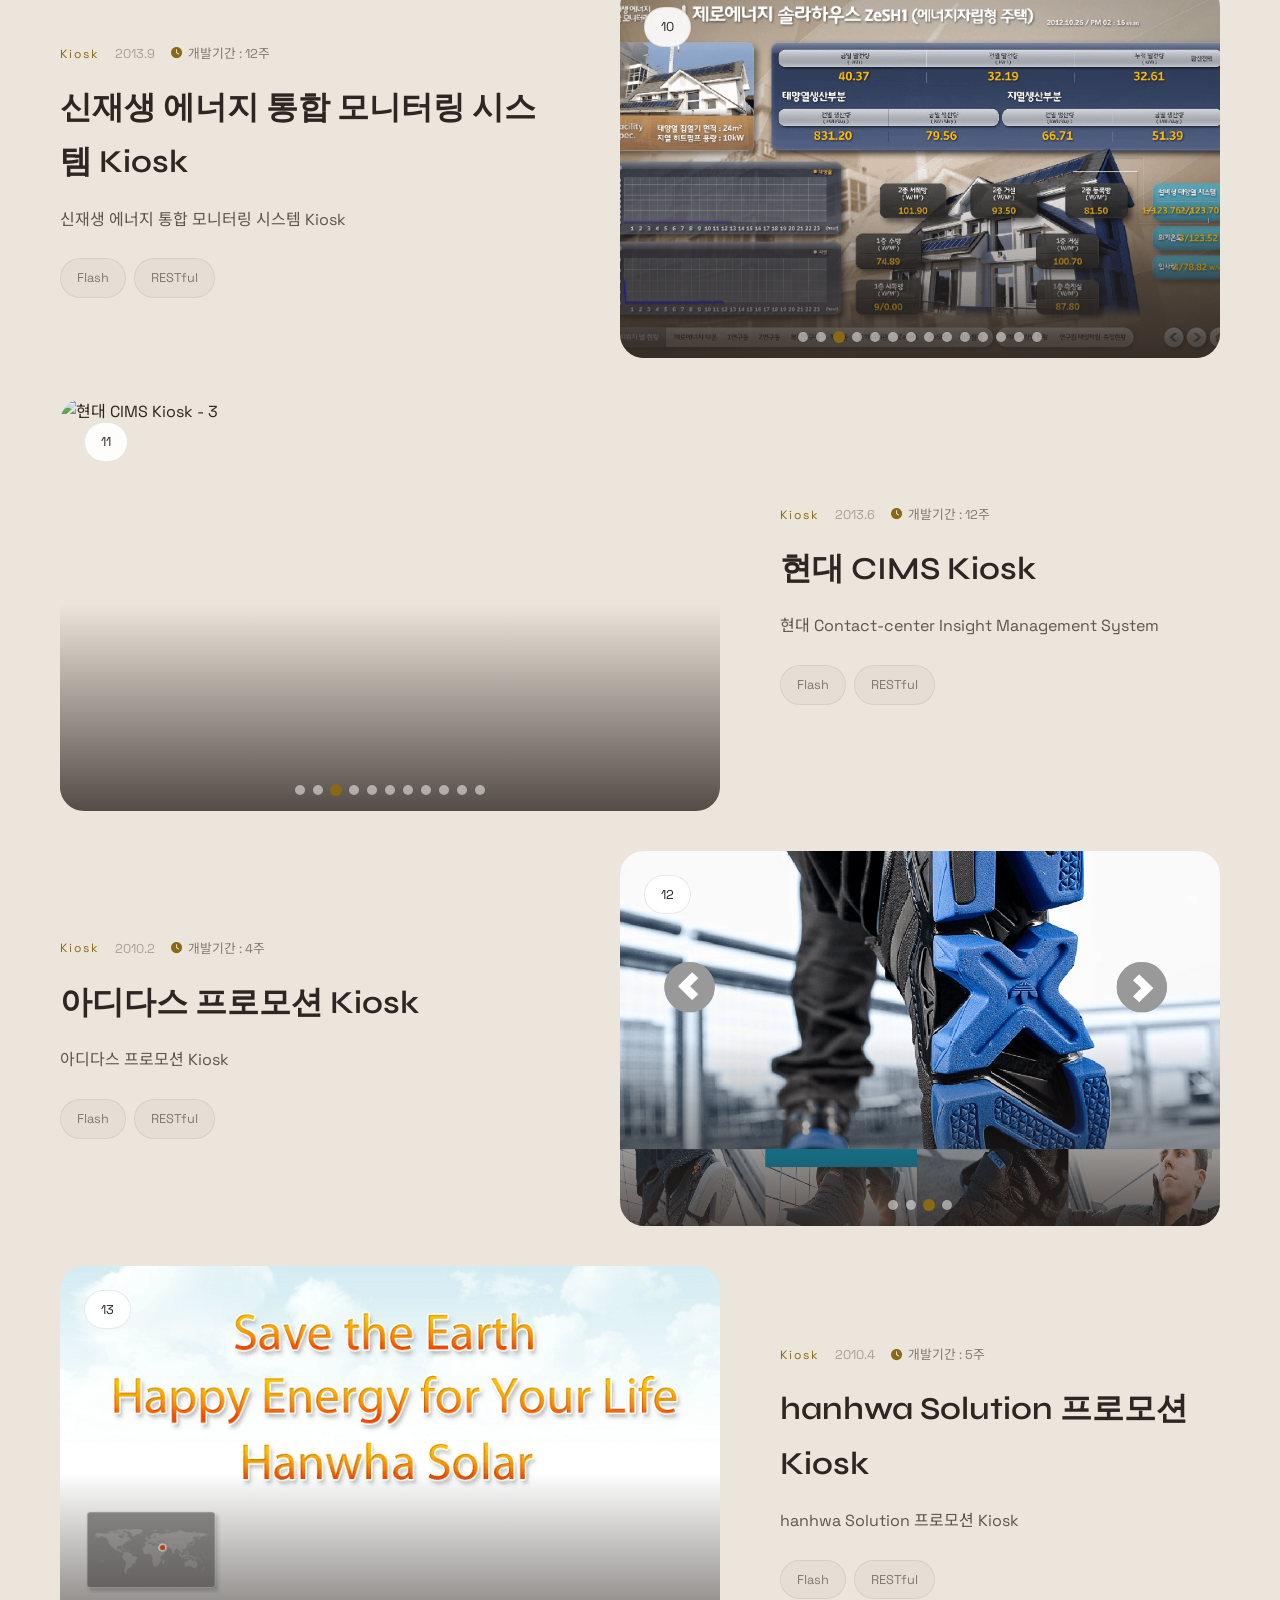
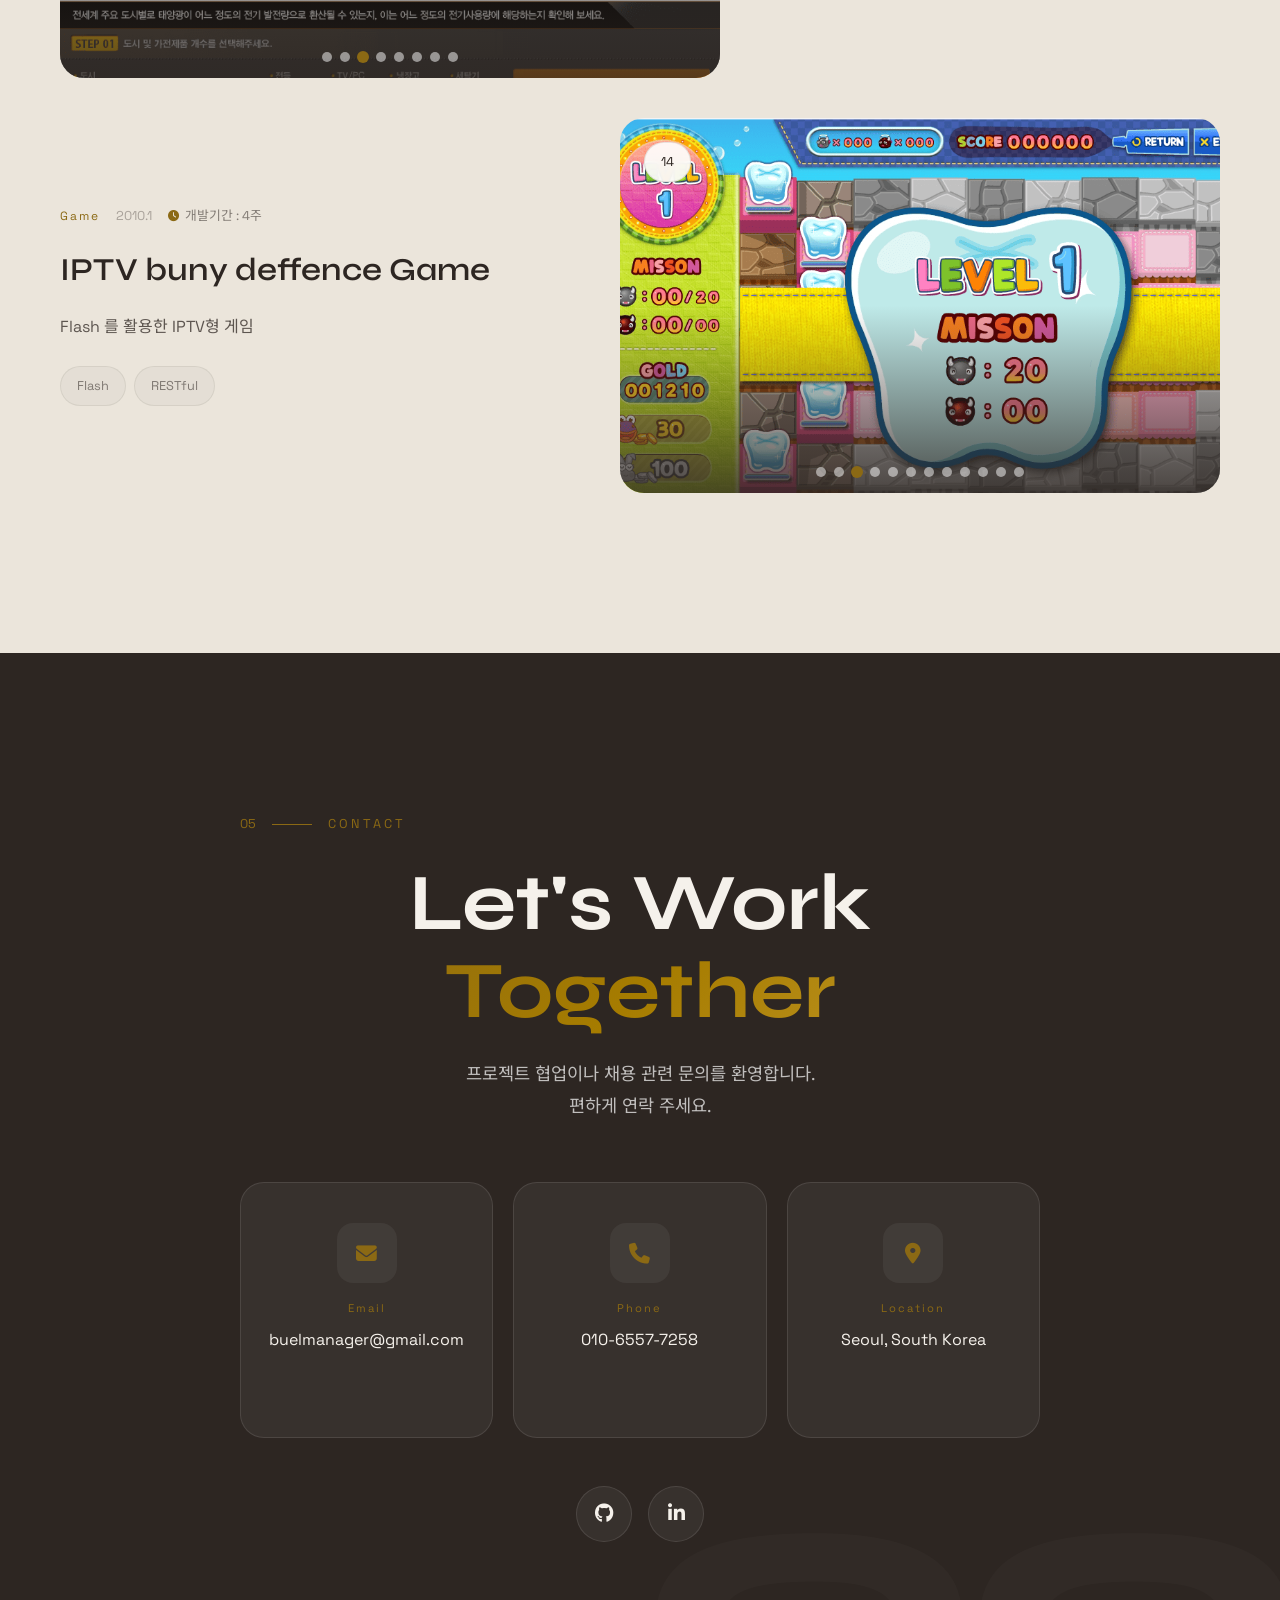
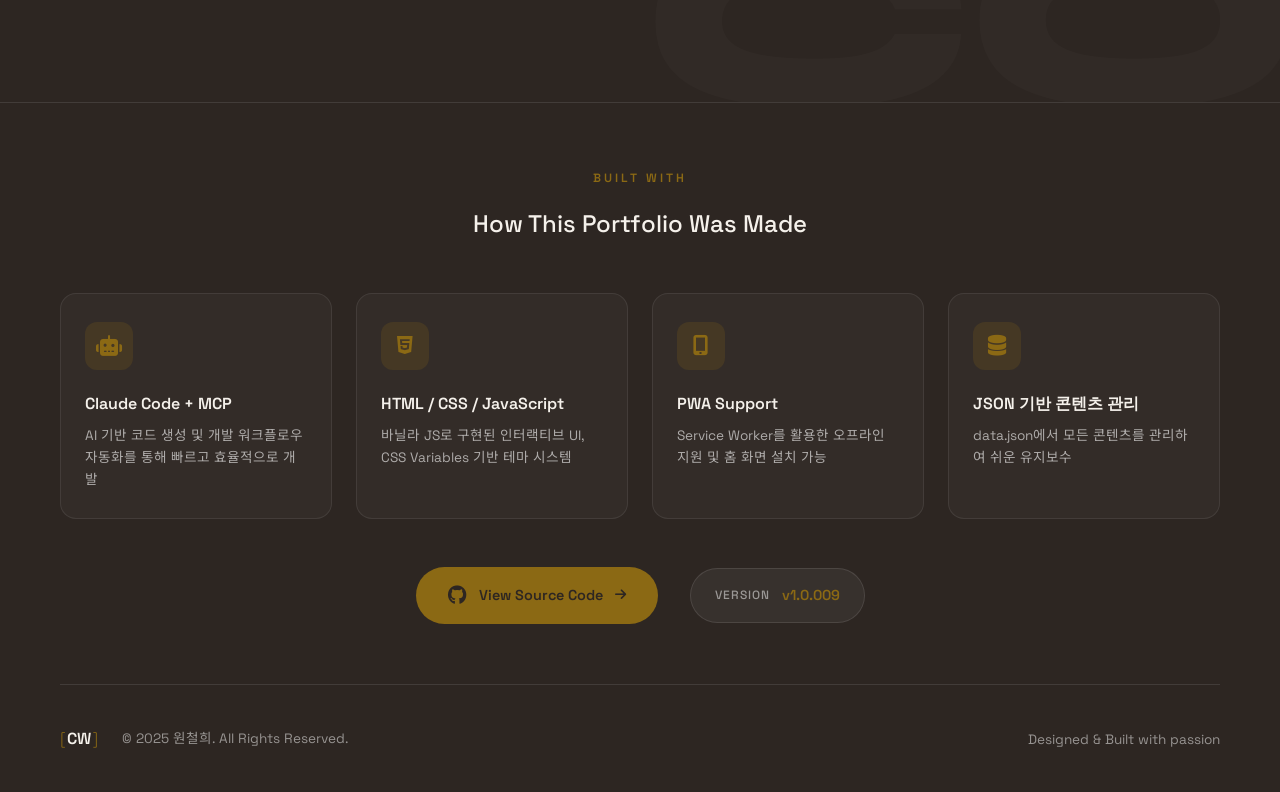
==== commit 92d53143: "v1.0.009: 프로젝트 이미지 업데이트 - 전체 프로젝트 이미지 교체 및 최적화 - 버전 v1.0.009로 업데이트  Co-Authored-By: Claude Opus 4.5 " ====
--- a/index.html
+++ b/index.html
@@ -228,7 +228,7 @@
                     </a>
                     <div class="dev-version">
                         <span class="version-label">Version</span>
-                        <span class="version-number">v1.0.007</span>
+                        <span class="version-number">v1.0.009</span>
                     </div>
                 </div>
             </div>
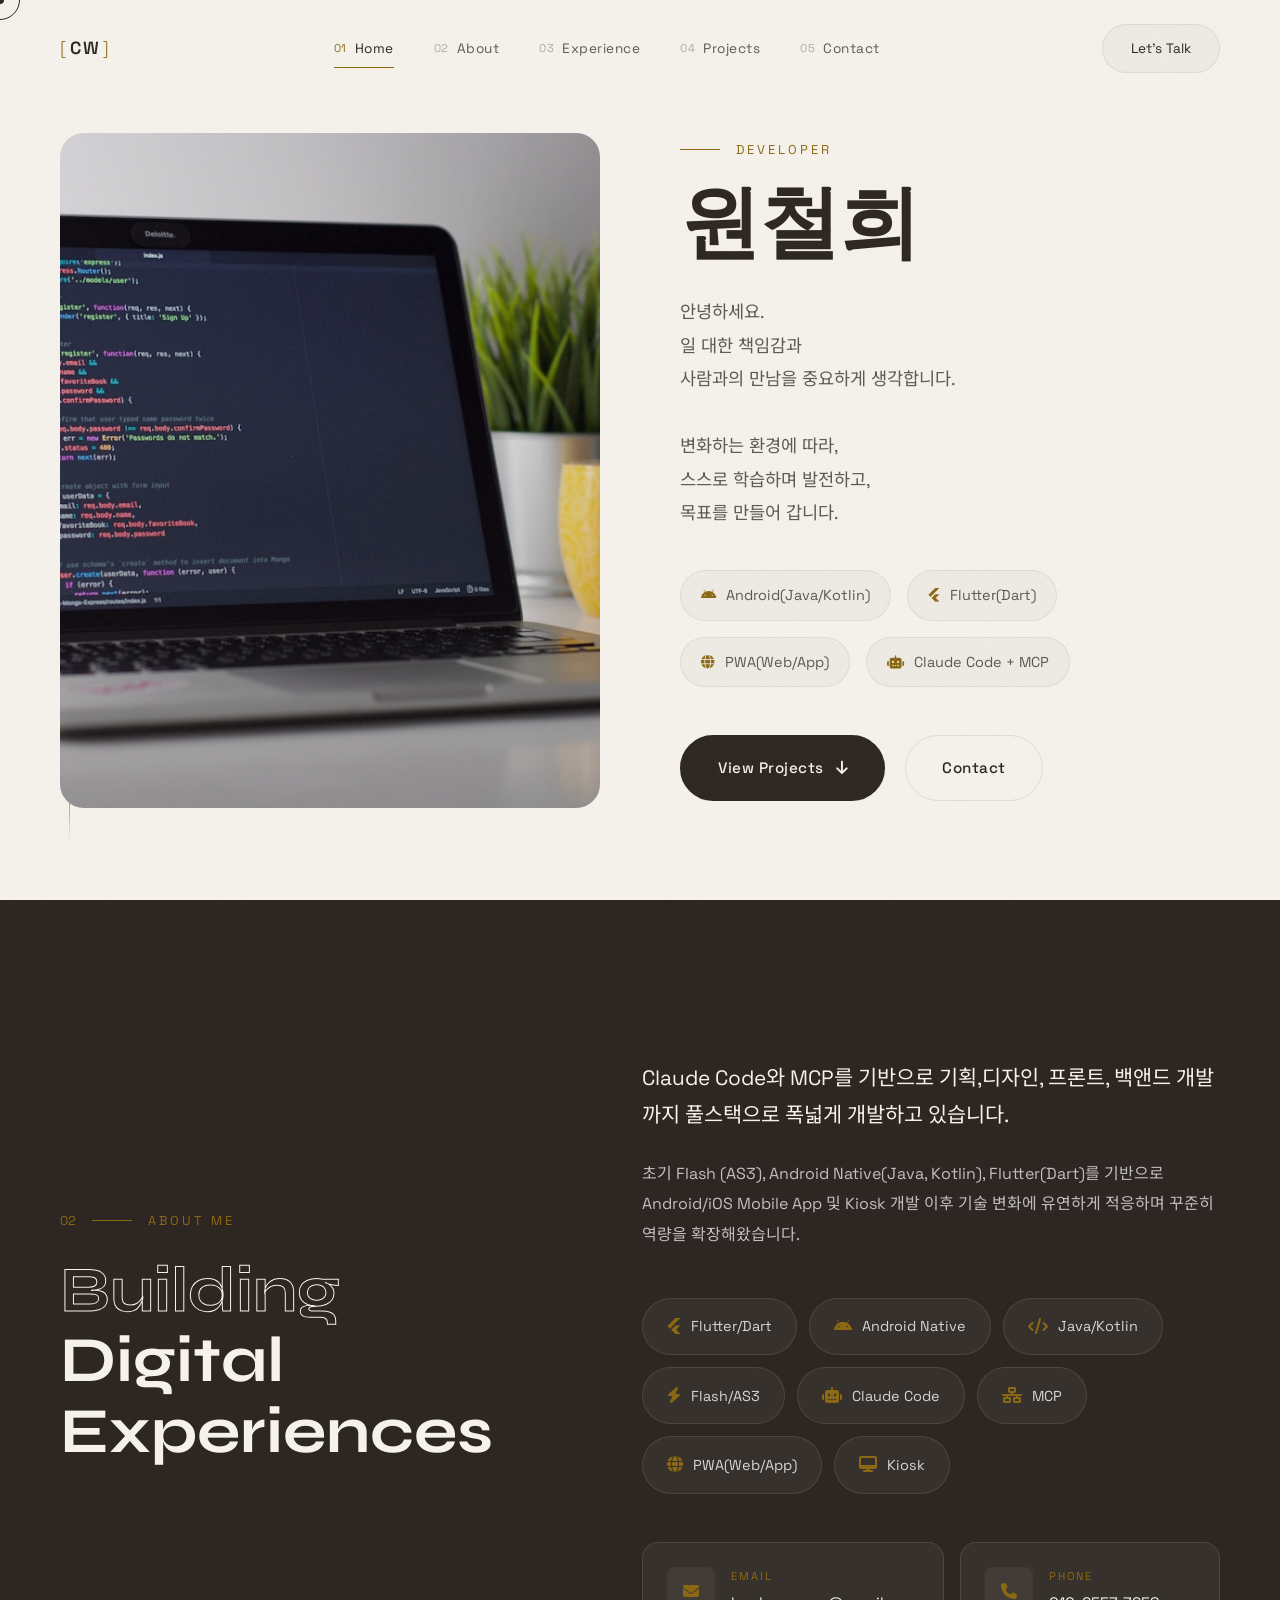
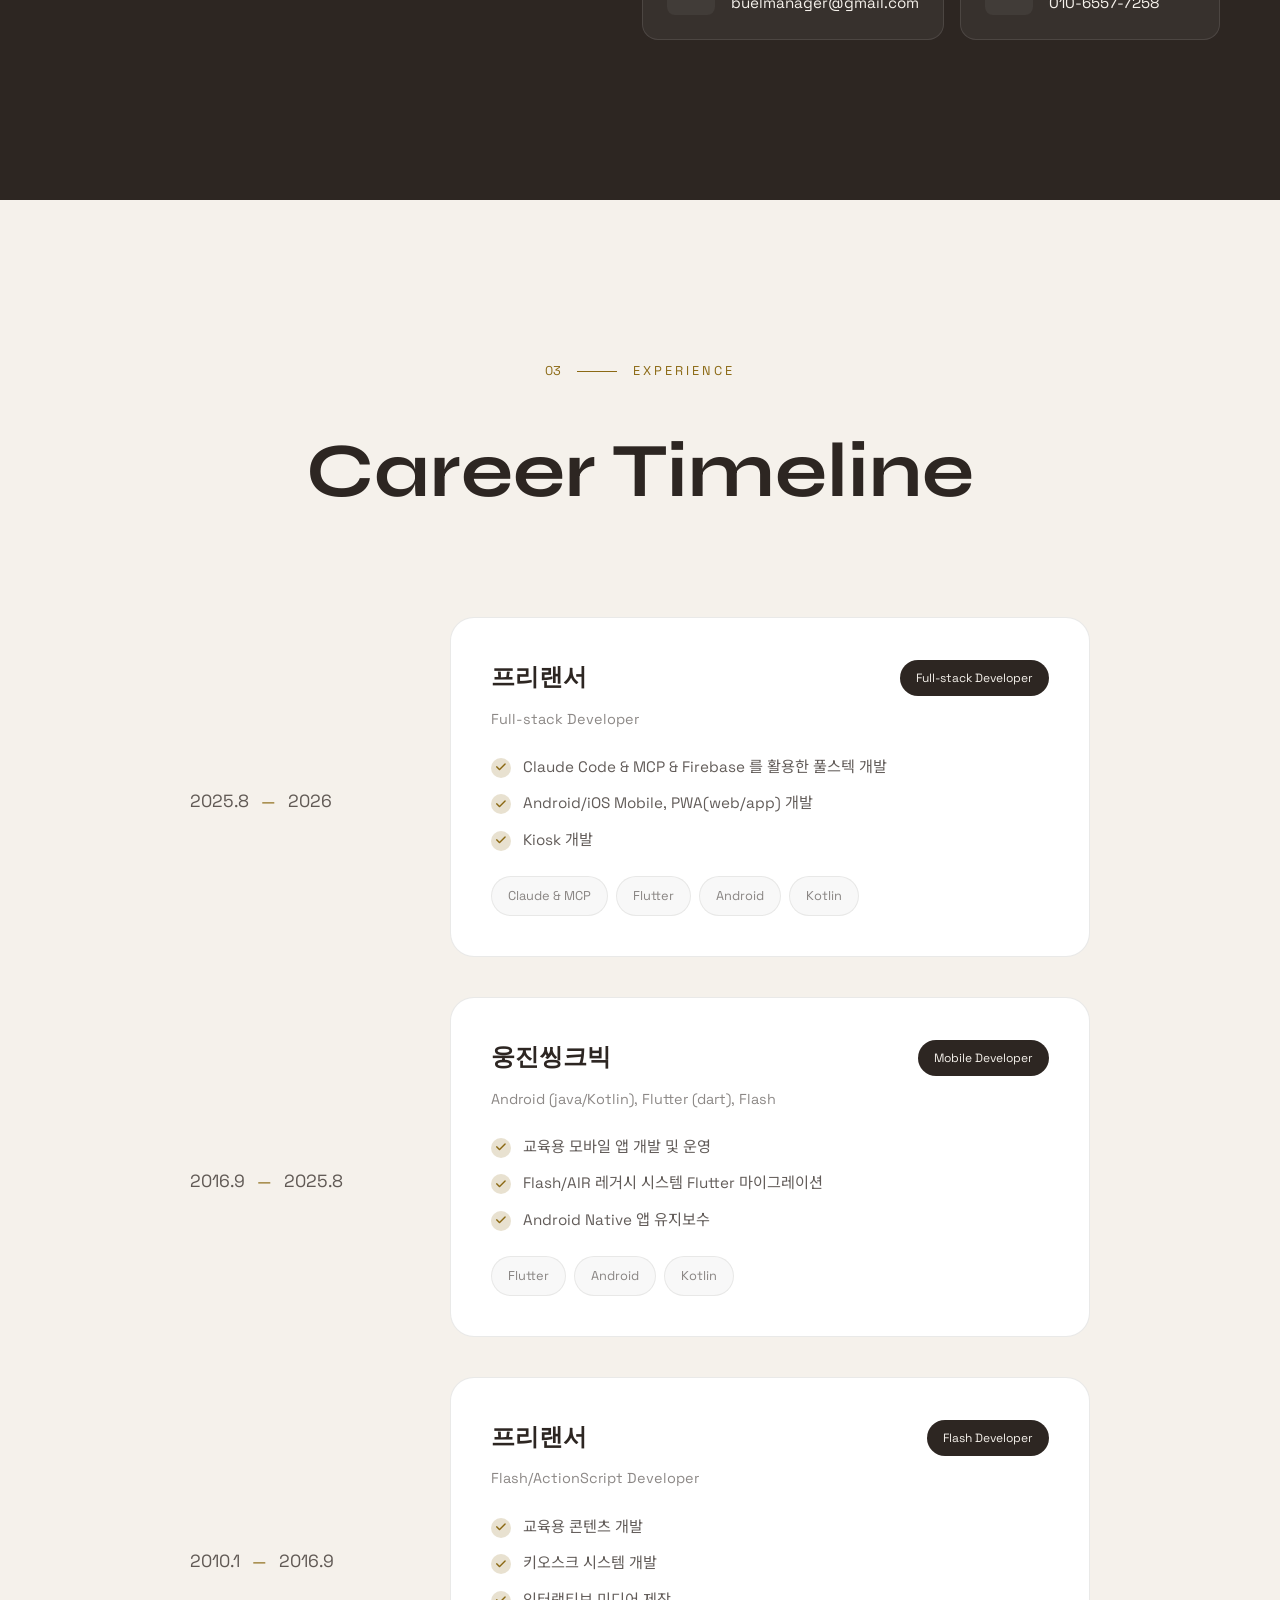
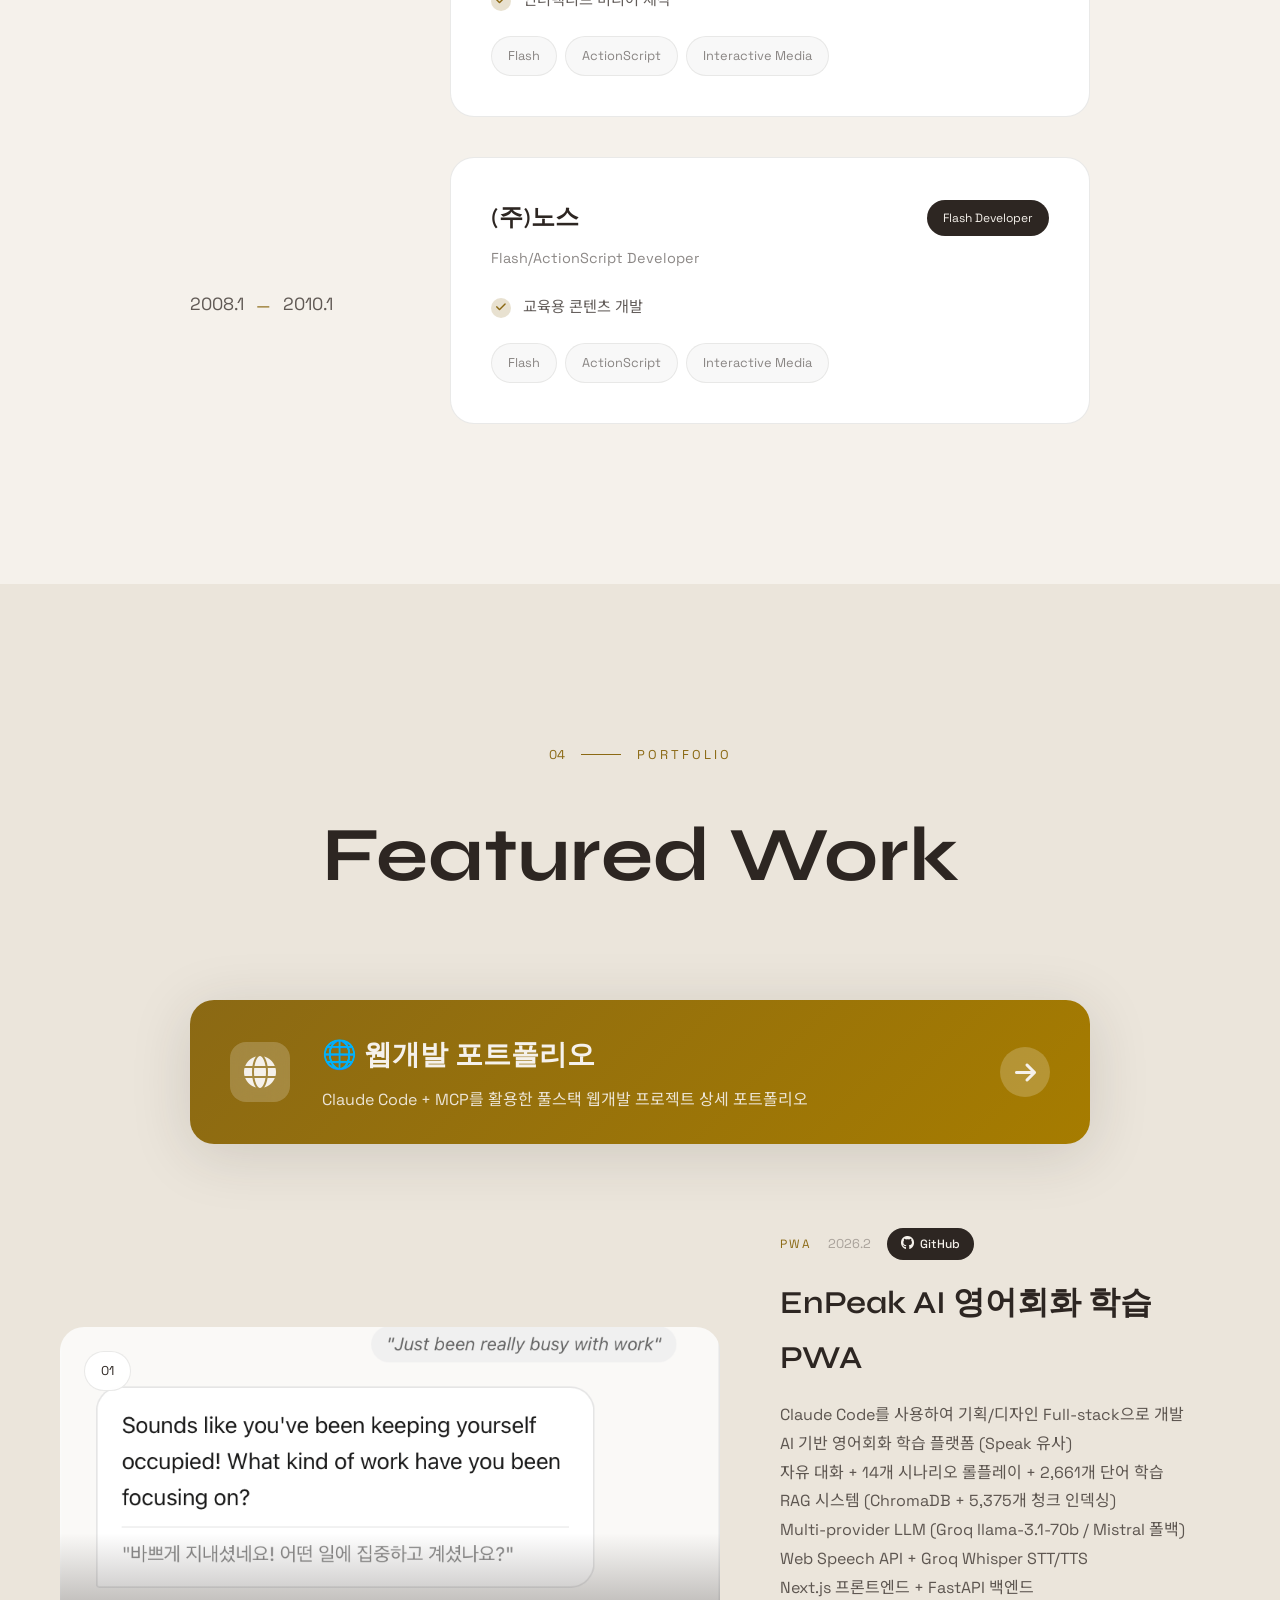
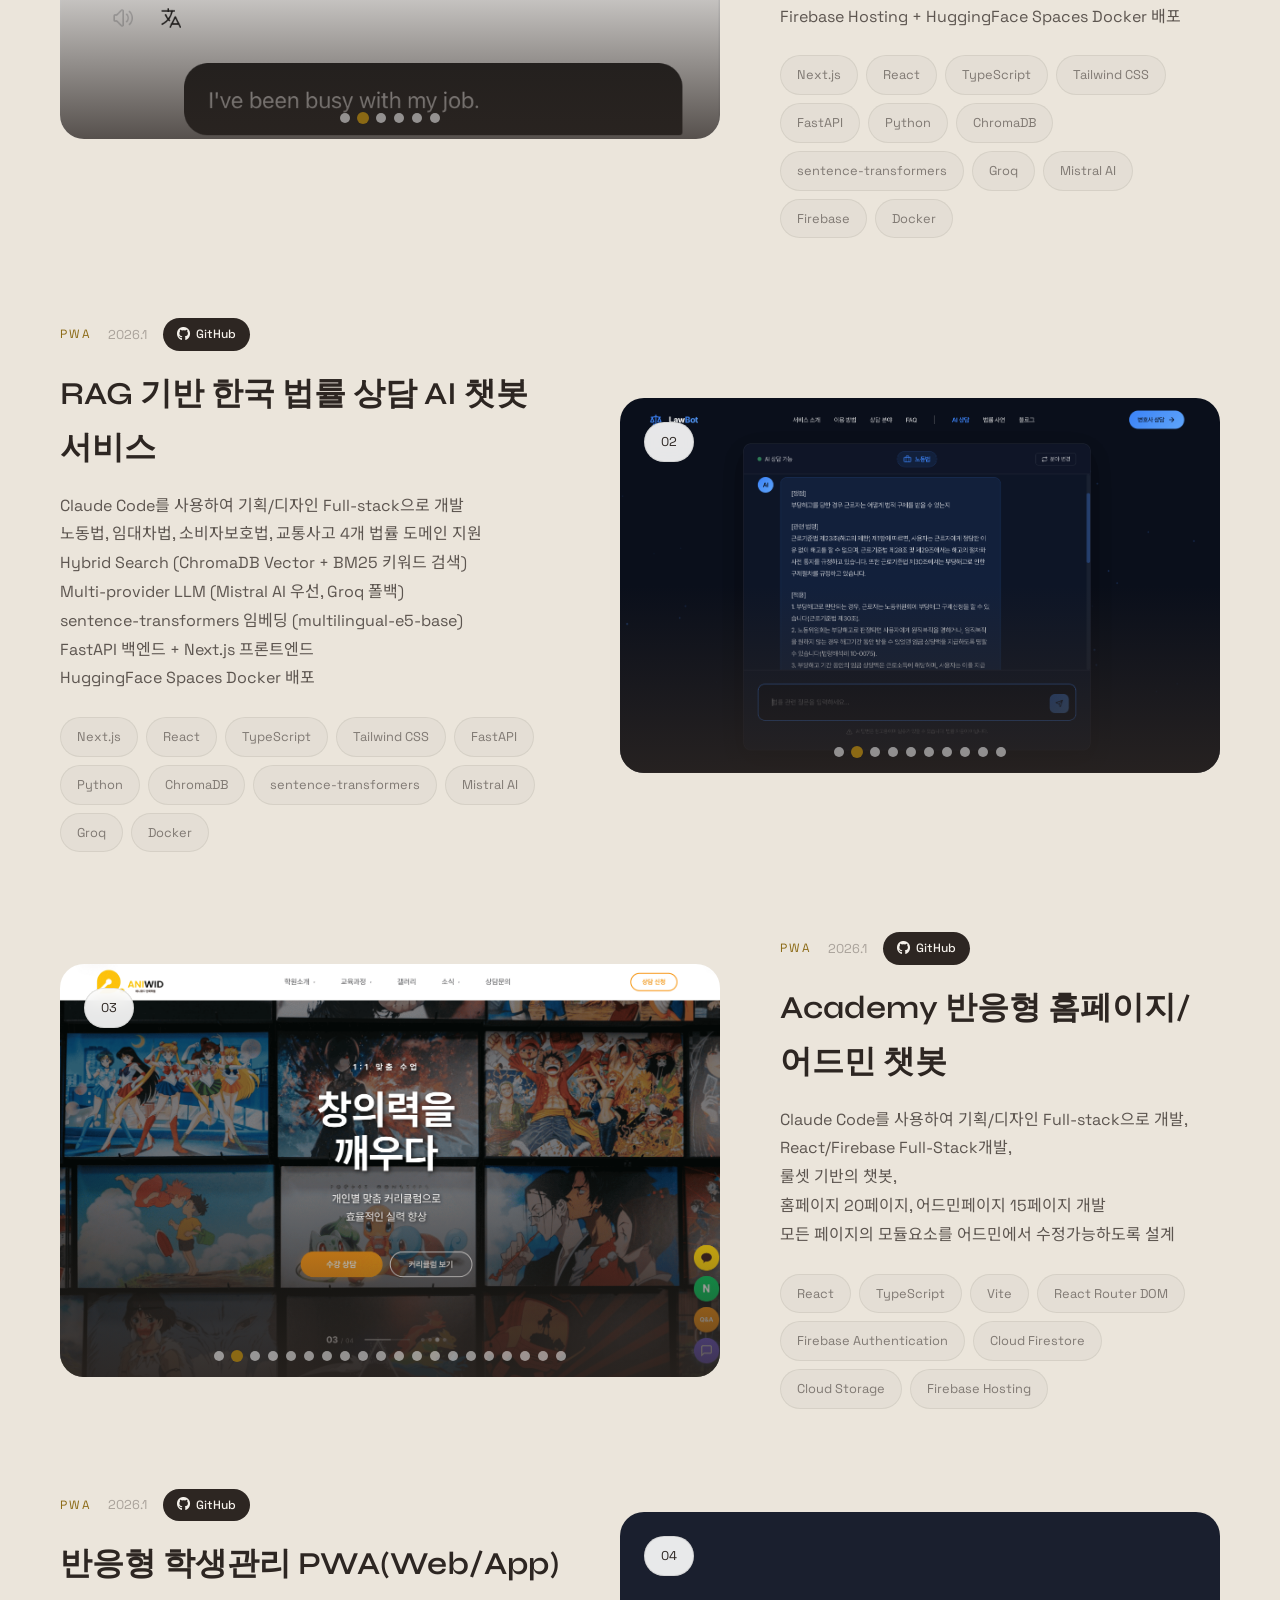
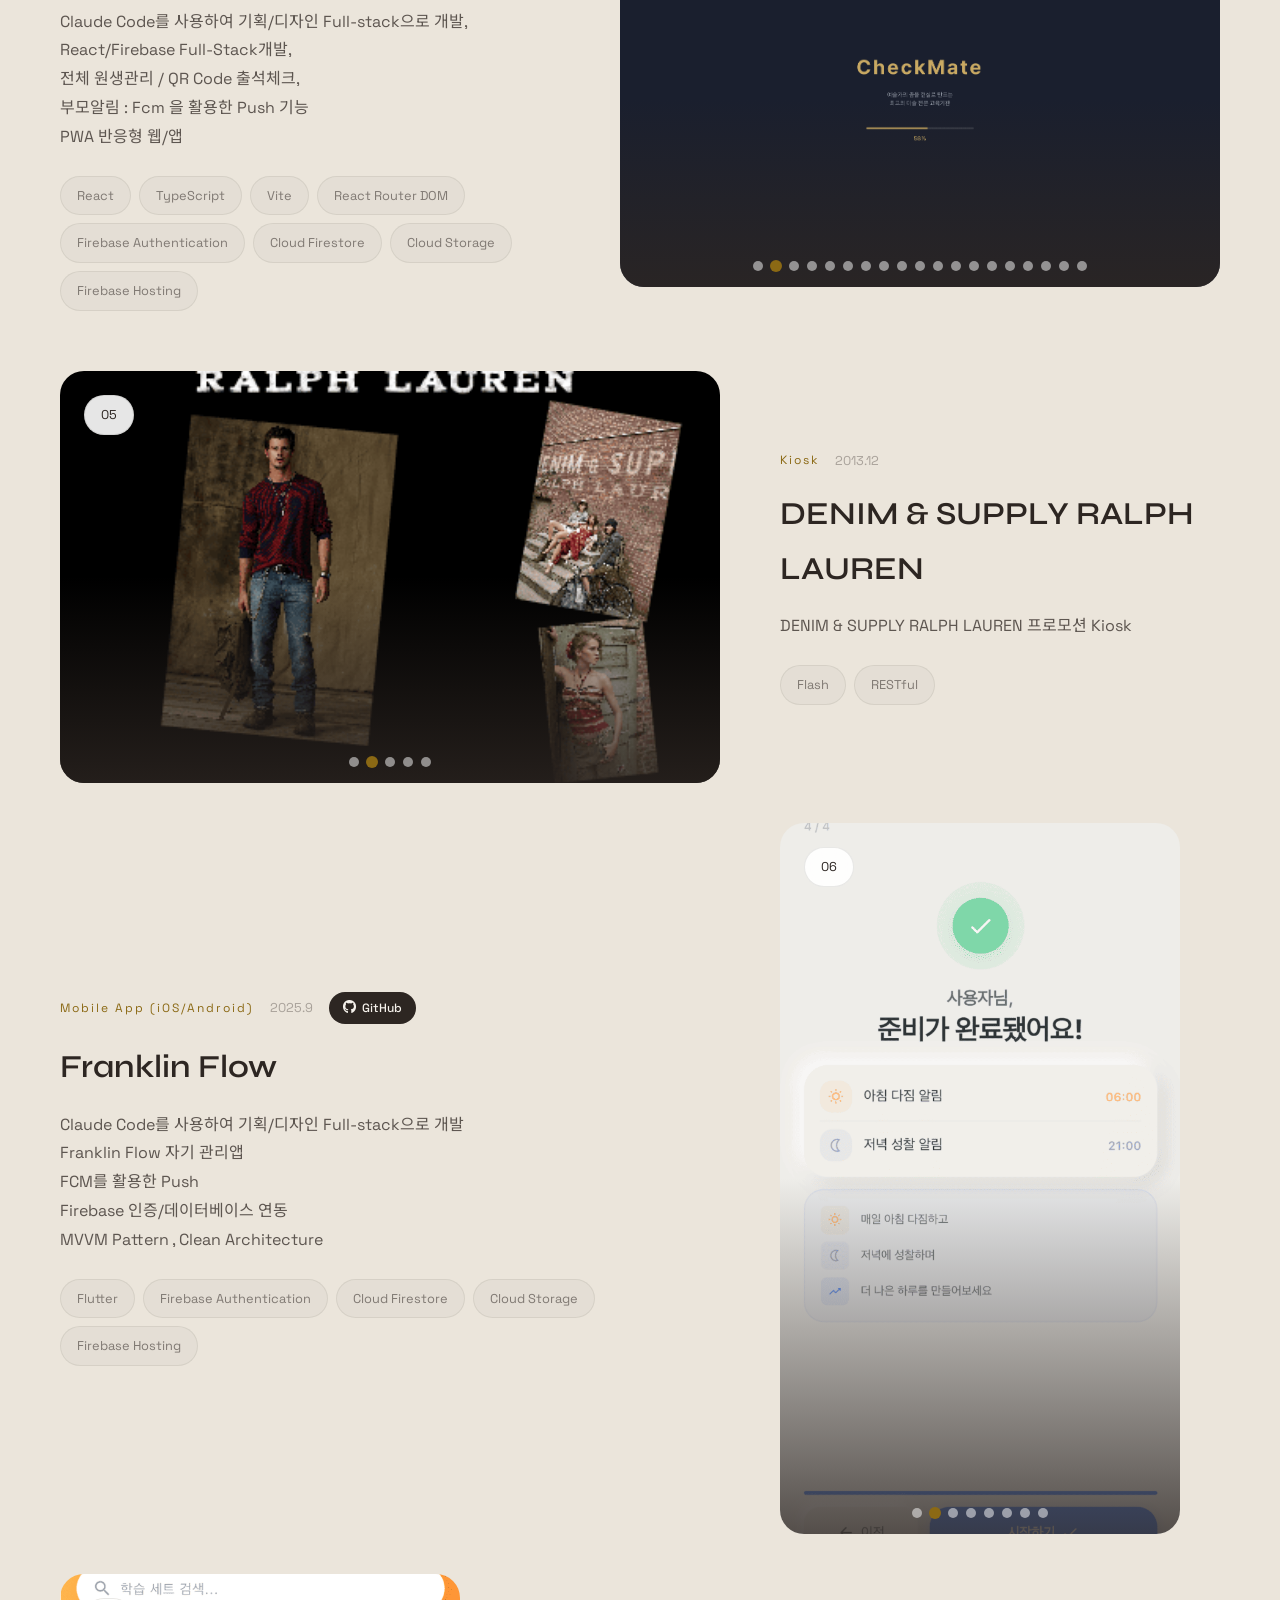
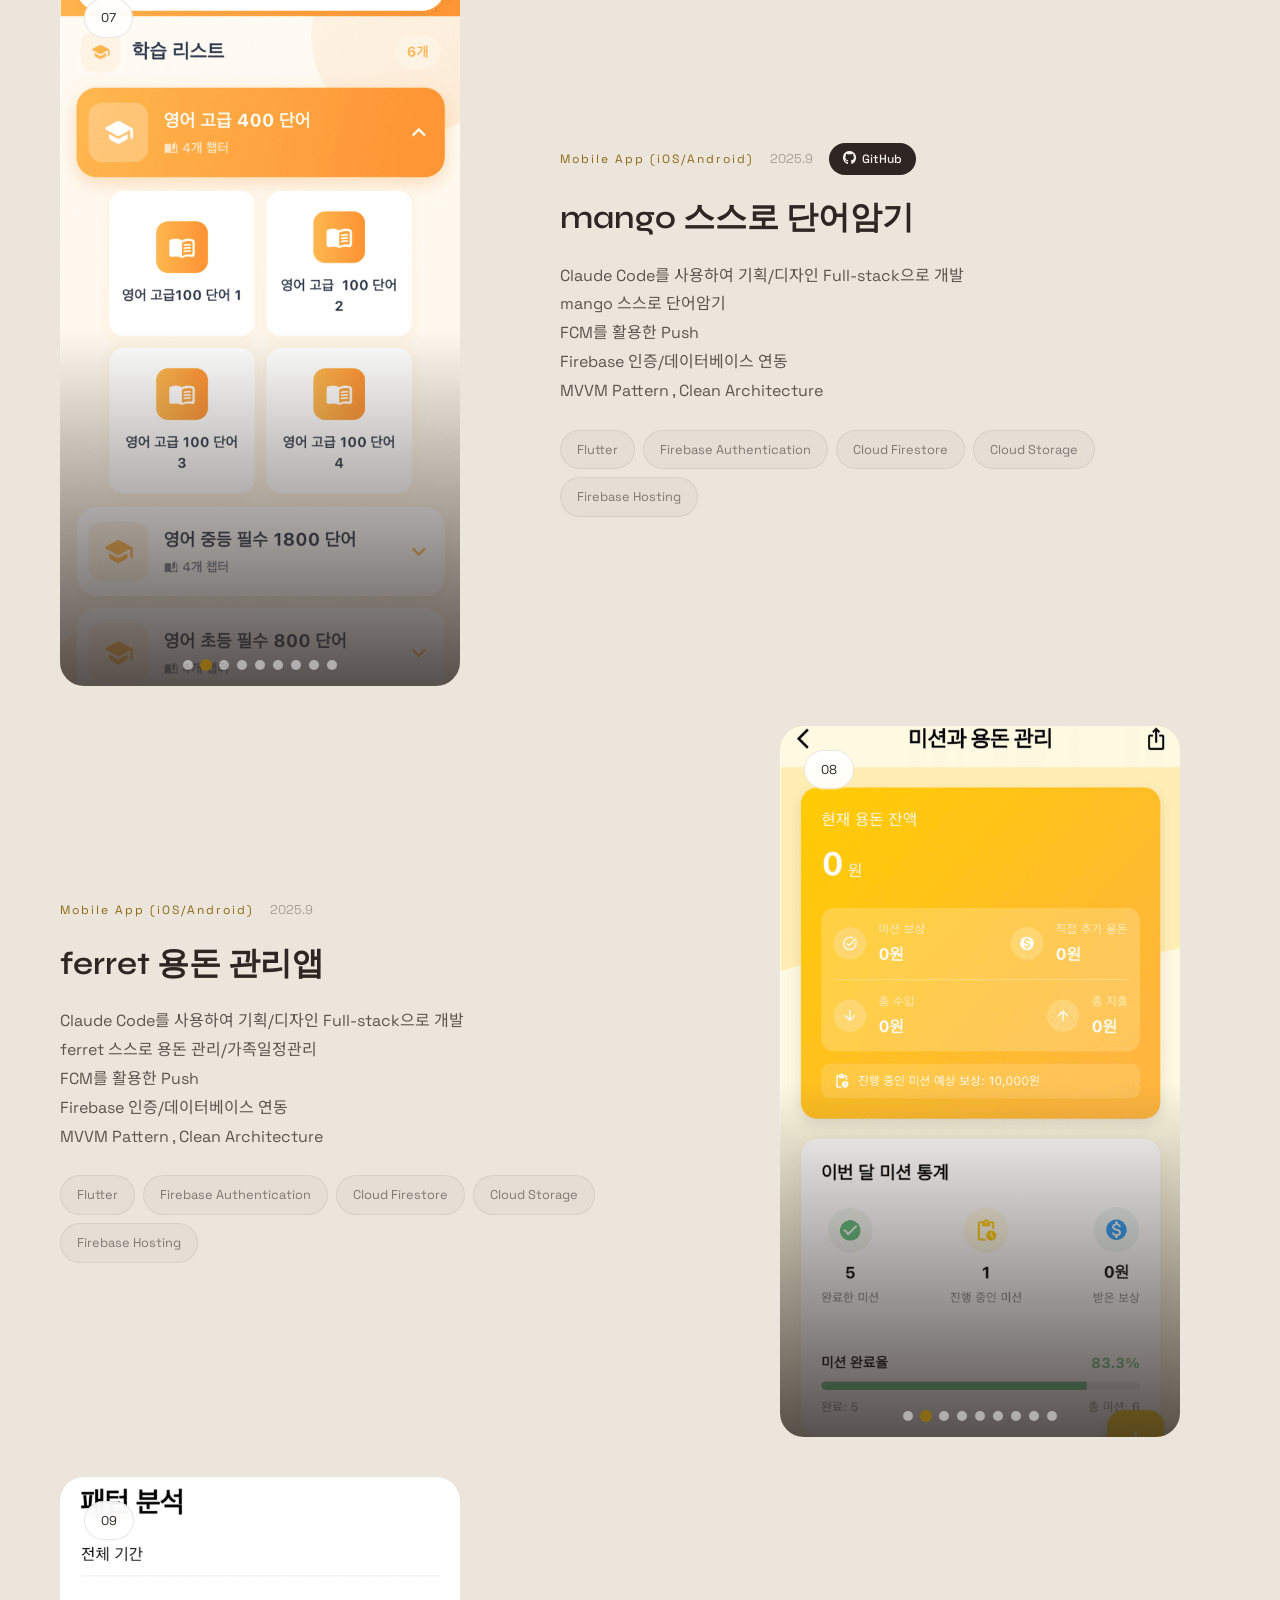
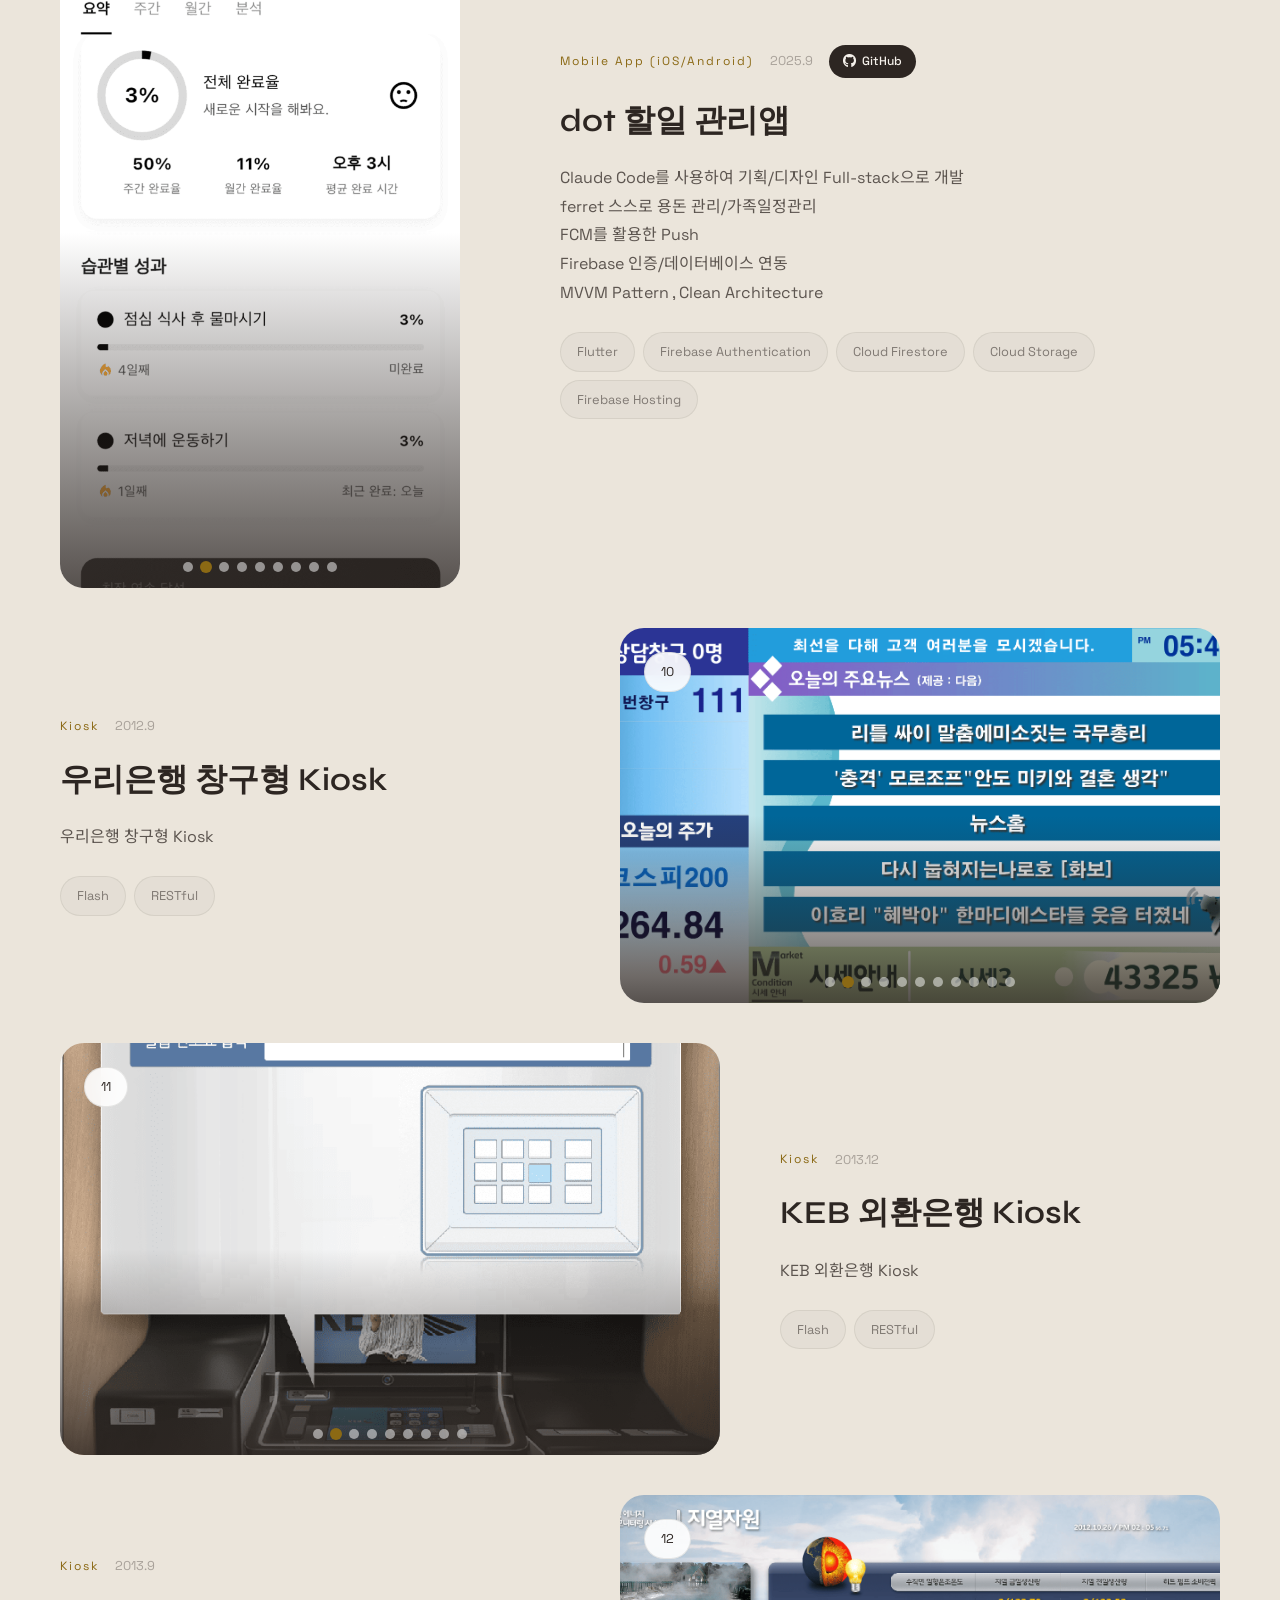
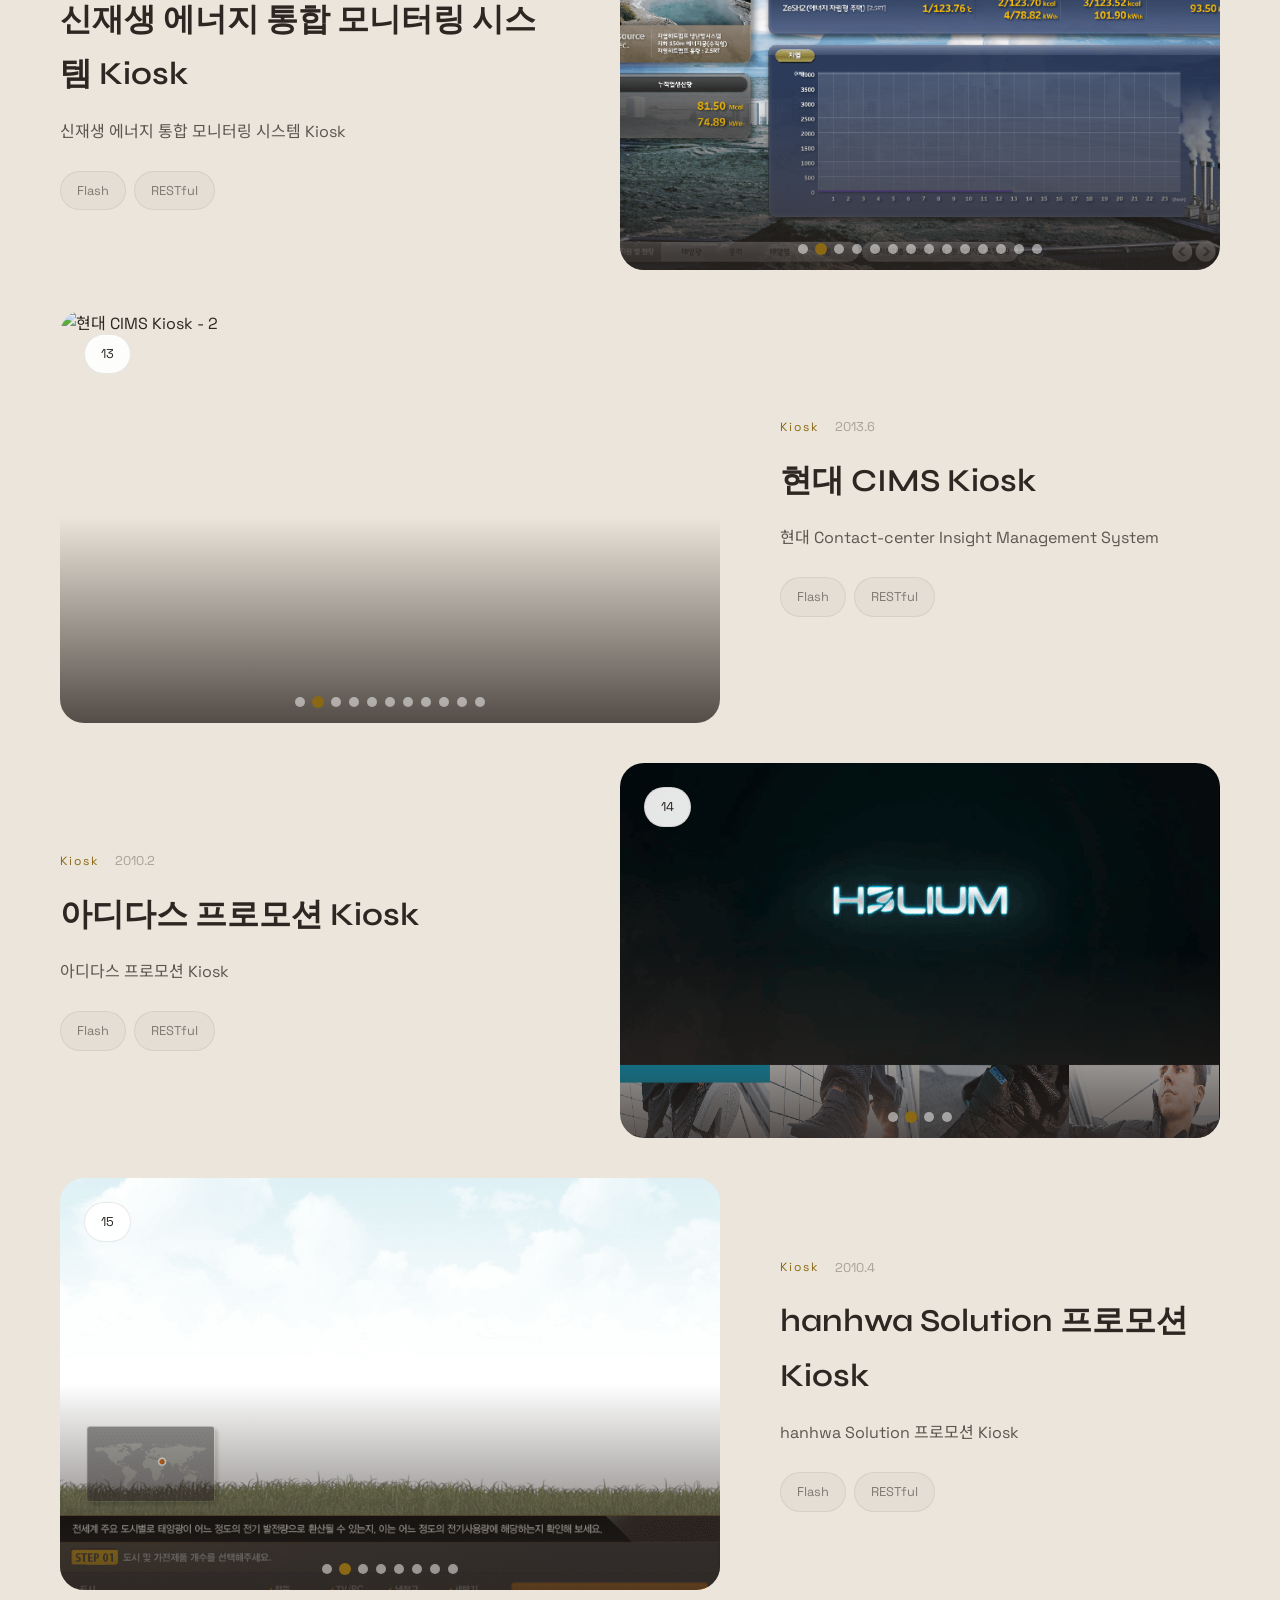
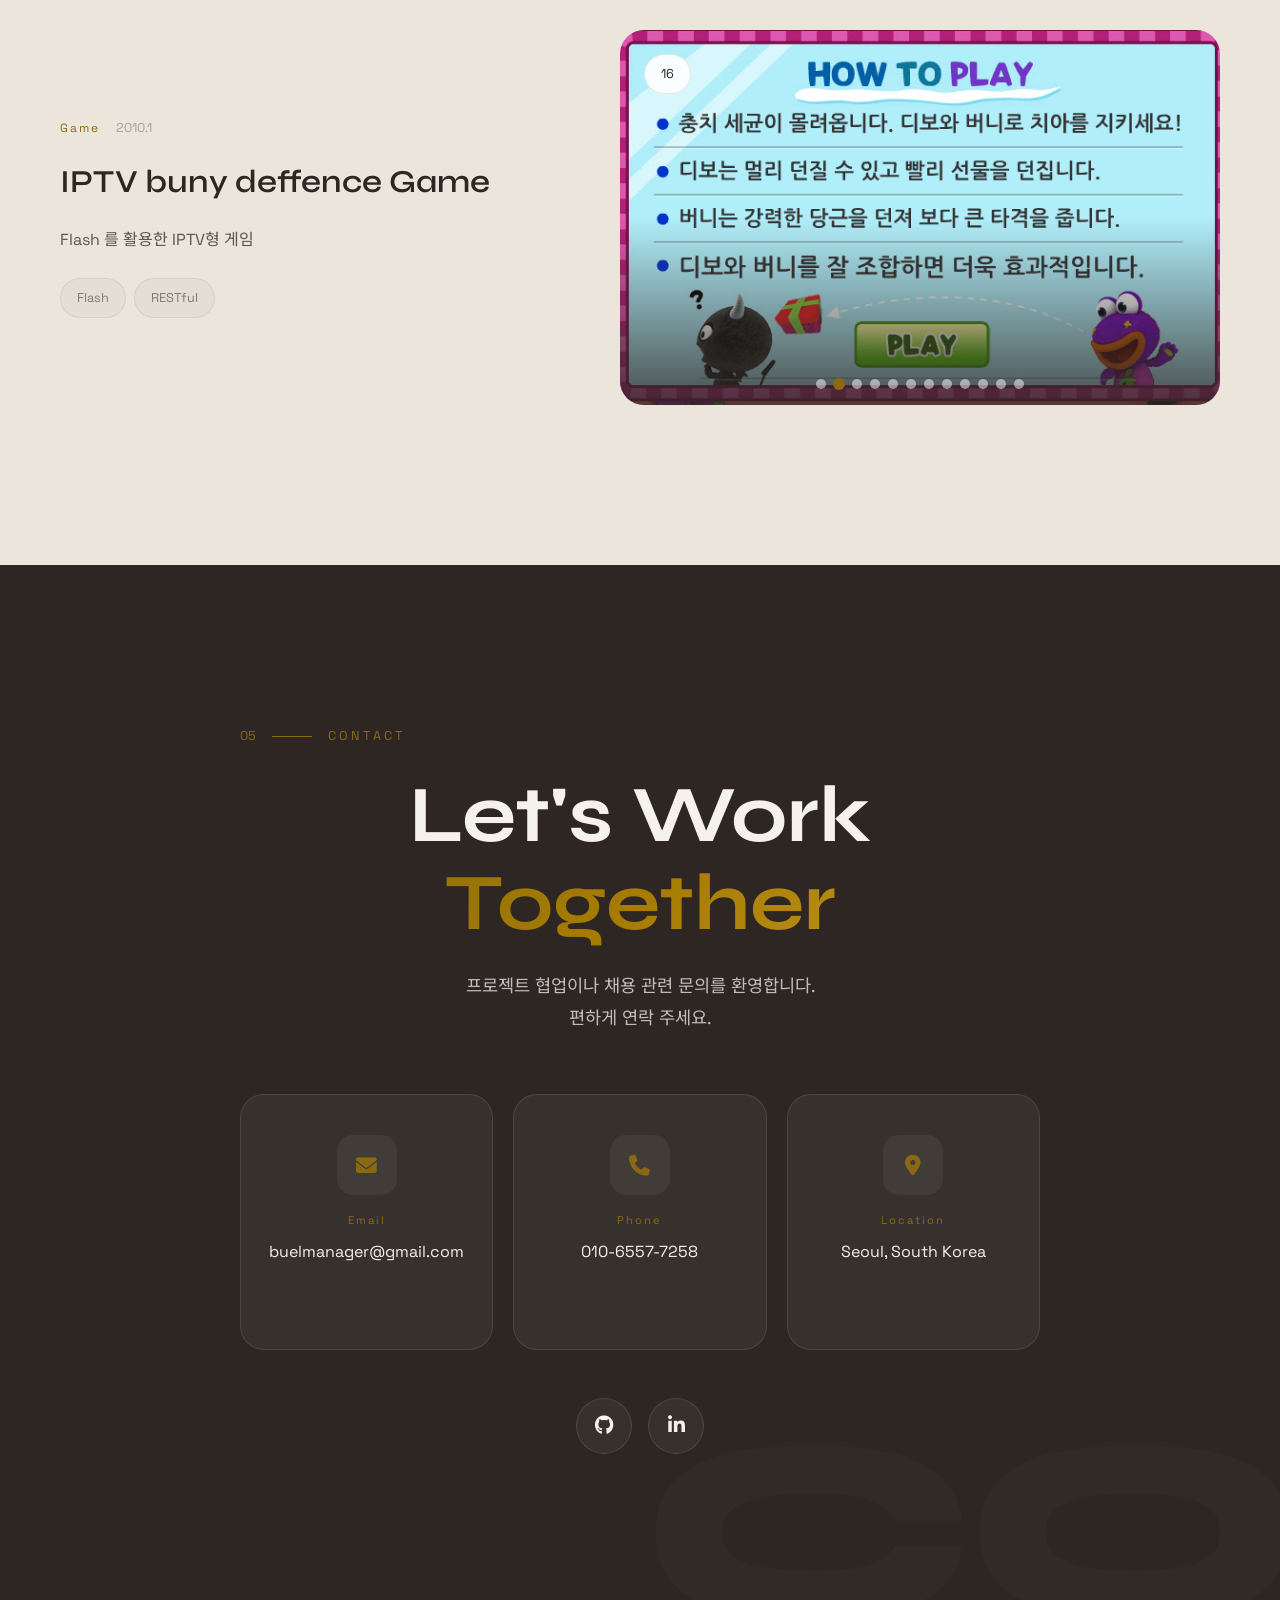
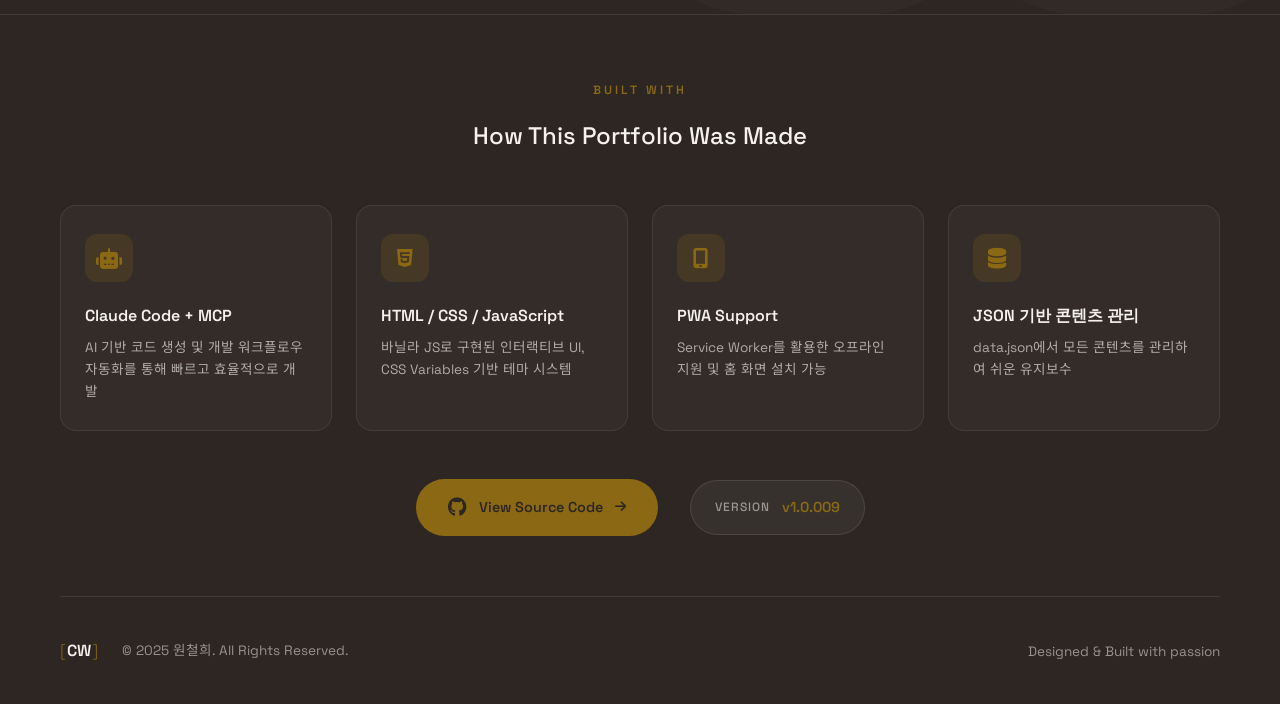
==== commit 93f5f117: "v1.0.011: Featured Work에 웹개발 포트폴리오 링크 배너 추가 골드 그라데이션 배너로 https://webportpolio.vercel.app 연결 호버 애니메이션" ====
--- a/index.html
+++ b/index.html
@@ -142,6 +142,23 @@
                 </div>
                 <h2 class="section-title-large">Featured Work</h2>
             </div>
+
+            <!-- 웹개발 포트폴리오 링크 -->
+            <a href="https://webportpolio.vercel.app" target="_blank" class="portfolio-link-banner">
+                <div class="portfolio-link-content">
+                    <div class="portfolio-link-icon">
+                        <i class="fas fa-globe"></i>
+                    </div>
+                    <div class="portfolio-link-text">
+                        <h3>🌐 웹개발 포트폴리오</h3>
+                        <p>Claude Code + MCP를 활용한 풀스택 웹개발 프로젝트 상세 포트폴리오</p>
+                    </div>
+                    <div class="portfolio-link-arrow">
+                        <i class="fas fa-arrow-right"></i>
+                    </div>
+                </div>
+            </a>
+
             <div class="projects-showcase" id="projects-container"></div>
         </div>
         <div class="section-number" id="proj-bg-number"></div>
--- a/styles.css
+++ b/styles.css
@@ -2420,3 +2420,147 @@
         scroll-behavior: auto;
     }
 }
+
+/* ========================================
+   Portfolio Link Banner
+======================================== */
+.portfolio-link-banner {
+    display: block;
+    margin: 0 auto 4rem;
+    max-width: 900px;
+    background: linear-gradient(135deg, var(--accent-primary), var(--accent-secondary));
+    border-radius: var(--radius-lg);
+    padding: 2rem 2.5rem;
+    text-decoration: none;
+    transition: var(--transition);
+    position: relative;
+    overflow: hidden;
+    box-shadow: var(--shadow-lg);
+}
+
+.portfolio-link-banner::before {
+    content: '';
+    position: absolute;
+    top: 0;
+    left: -100%;
+    width: 100%;
+    height: 100%;
+    background: linear-gradient(90deg, transparent, rgba(255, 255, 255, 0.2), transparent);
+    transition: var(--transition-slow);
+}
+
+.portfolio-link-banner:hover::before {
+    left: 100%;
+}
+
+.portfolio-link-banner:hover {
+    transform: translateY(-5px);
+    box-shadow: 0 15px 70px rgba(139, 105, 20, 0.3);
+}
+
+.portfolio-link-content {
+    display: flex;
+    align-items: center;
+    gap: 2rem;
+    position: relative;
+    z-index: 1;
+}
+
+.portfolio-link-icon {
+    width: 60px;
+    height: 60px;
+    display: flex;
+    align-items: center;
+    justify-content: center;
+    background: rgba(255, 255, 255, 0.2);
+    border-radius: var(--radius-md);
+    backdrop-filter: blur(10px);
+}
+
+.portfolio-link-icon i {
+    font-size: 2rem;
+    color: var(--text-light);
+}
+
+.portfolio-link-text {
+    flex: 1;
+}
+
+.portfolio-link-text h3 {
+    color: var(--text-light);
+    font-size: 1.75rem;
+    font-weight: 700;
+    margin: 0 0 0.5rem;
+    font-family: 'Syne', sans-serif;
+}
+
+.portfolio-link-text p {
+    color: rgba(245, 241, 235, 0.9);
+    font-size: 1rem;
+    margin: 0;
+    line-height: 1.5;
+}
+
+.portfolio-link-arrow {
+    width: 50px;
+    height: 50px;
+    display: flex;
+    align-items: center;
+    justify-content: center;
+    background: rgba(255, 255, 255, 0.2);
+    border-radius: 50%;
+    transition: var(--transition);
+}
+
+.portfolio-link-arrow i {
+    font-size: 1.5rem;
+    color: var(--text-light);
+    transition: var(--transition);
+}
+
+.portfolio-link-banner:hover .portfolio-link-arrow {
+    background: rgba(255, 255, 255, 0.3);
+    transform: translateX(5px);
+}
+
+.portfolio-link-banner:hover .portfolio-link-arrow i {
+    transform: translateX(3px);
+}
+
+/* Responsive */
+@media (max-width: 768px) {
+    .portfolio-link-banner {
+        padding: 1.5rem;
+        margin-bottom: 3rem;
+    }
+
+    .portfolio-link-content {
+        gap: 1.5rem;
+    }
+
+    .portfolio-link-icon {
+        width: 50px;
+        height: 50px;
+    }
+
+    .portfolio-link-icon i {
+        font-size: 1.5rem;
+    }
+
+    .portfolio-link-text h3 {
+        font-size: 1.25rem;
+    }
+
+    .portfolio-link-text p {
+        font-size: 0.9rem;
+    }
+
+    .portfolio-link-arrow {
+        width: 40px;
+        height: 40px;
+    }
+
+    .portfolio-link-arrow i {
+        font-size: 1.2rem;
+    }
+}
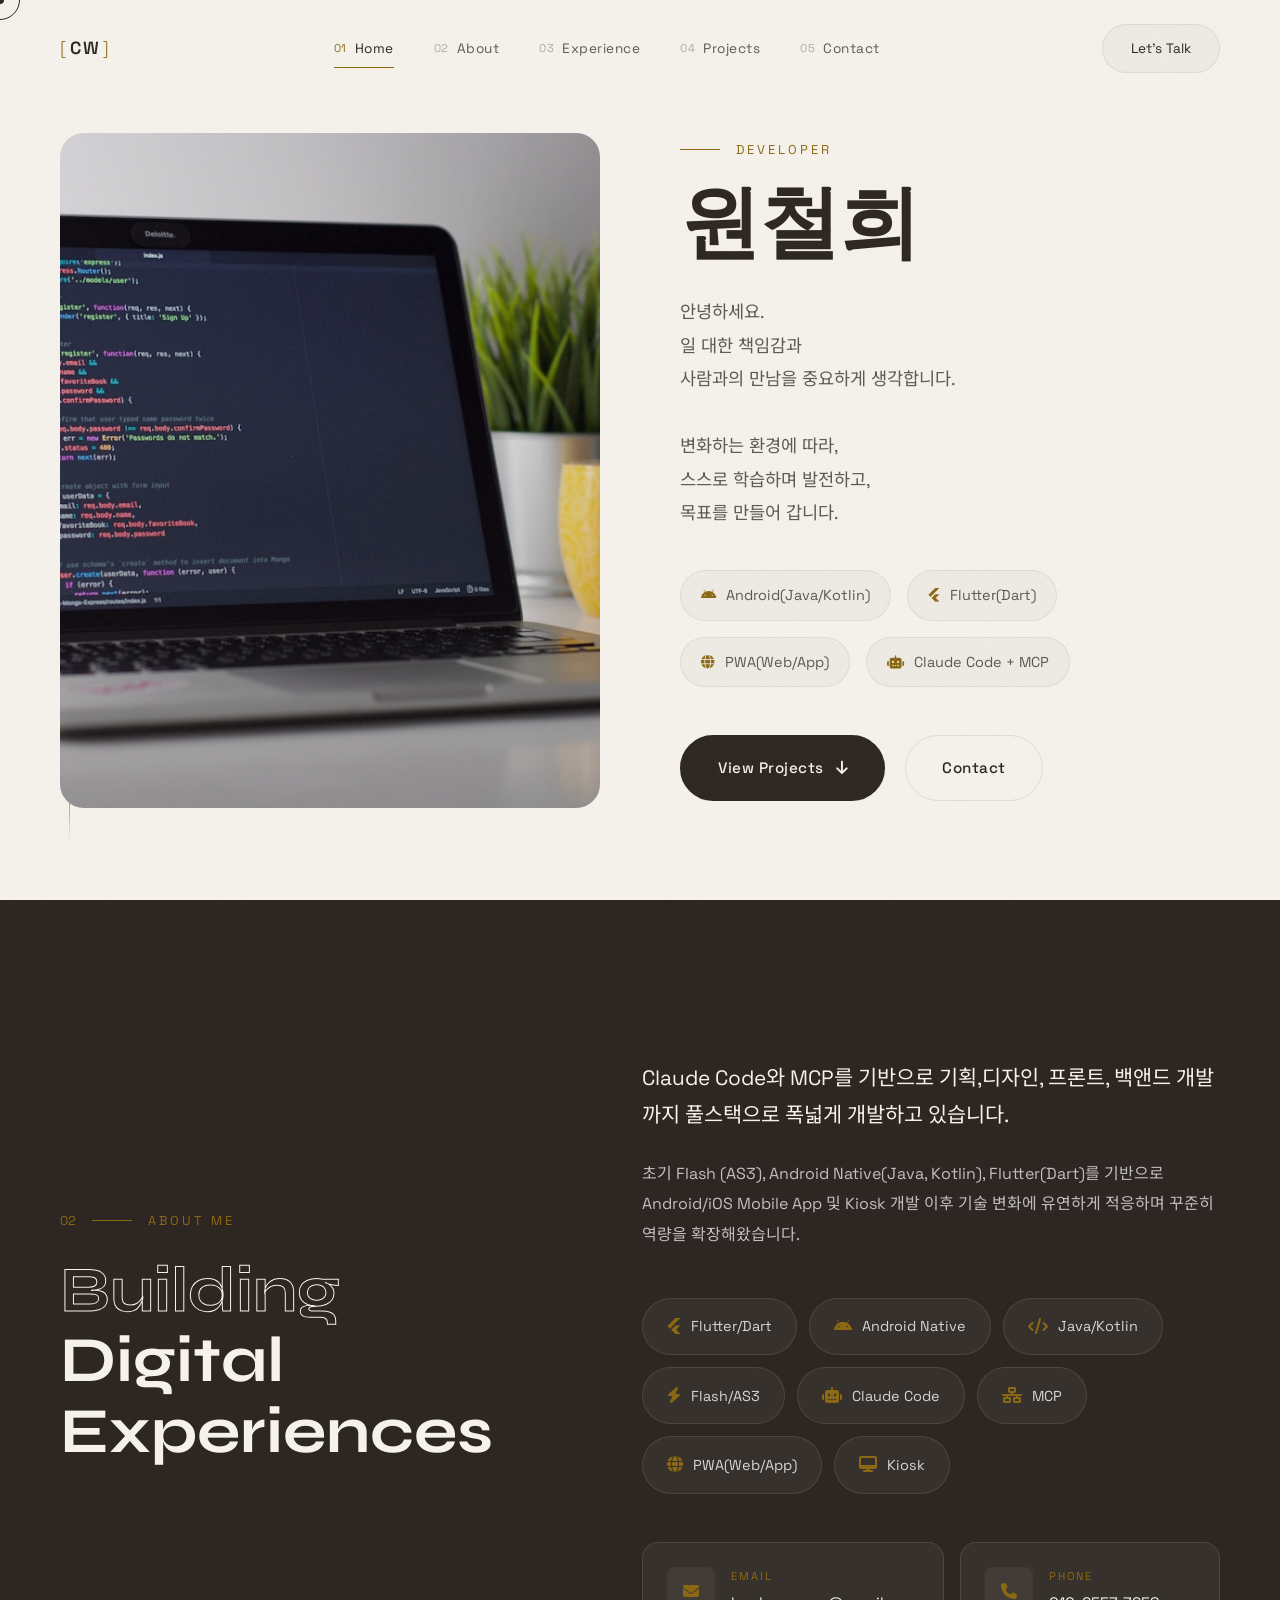
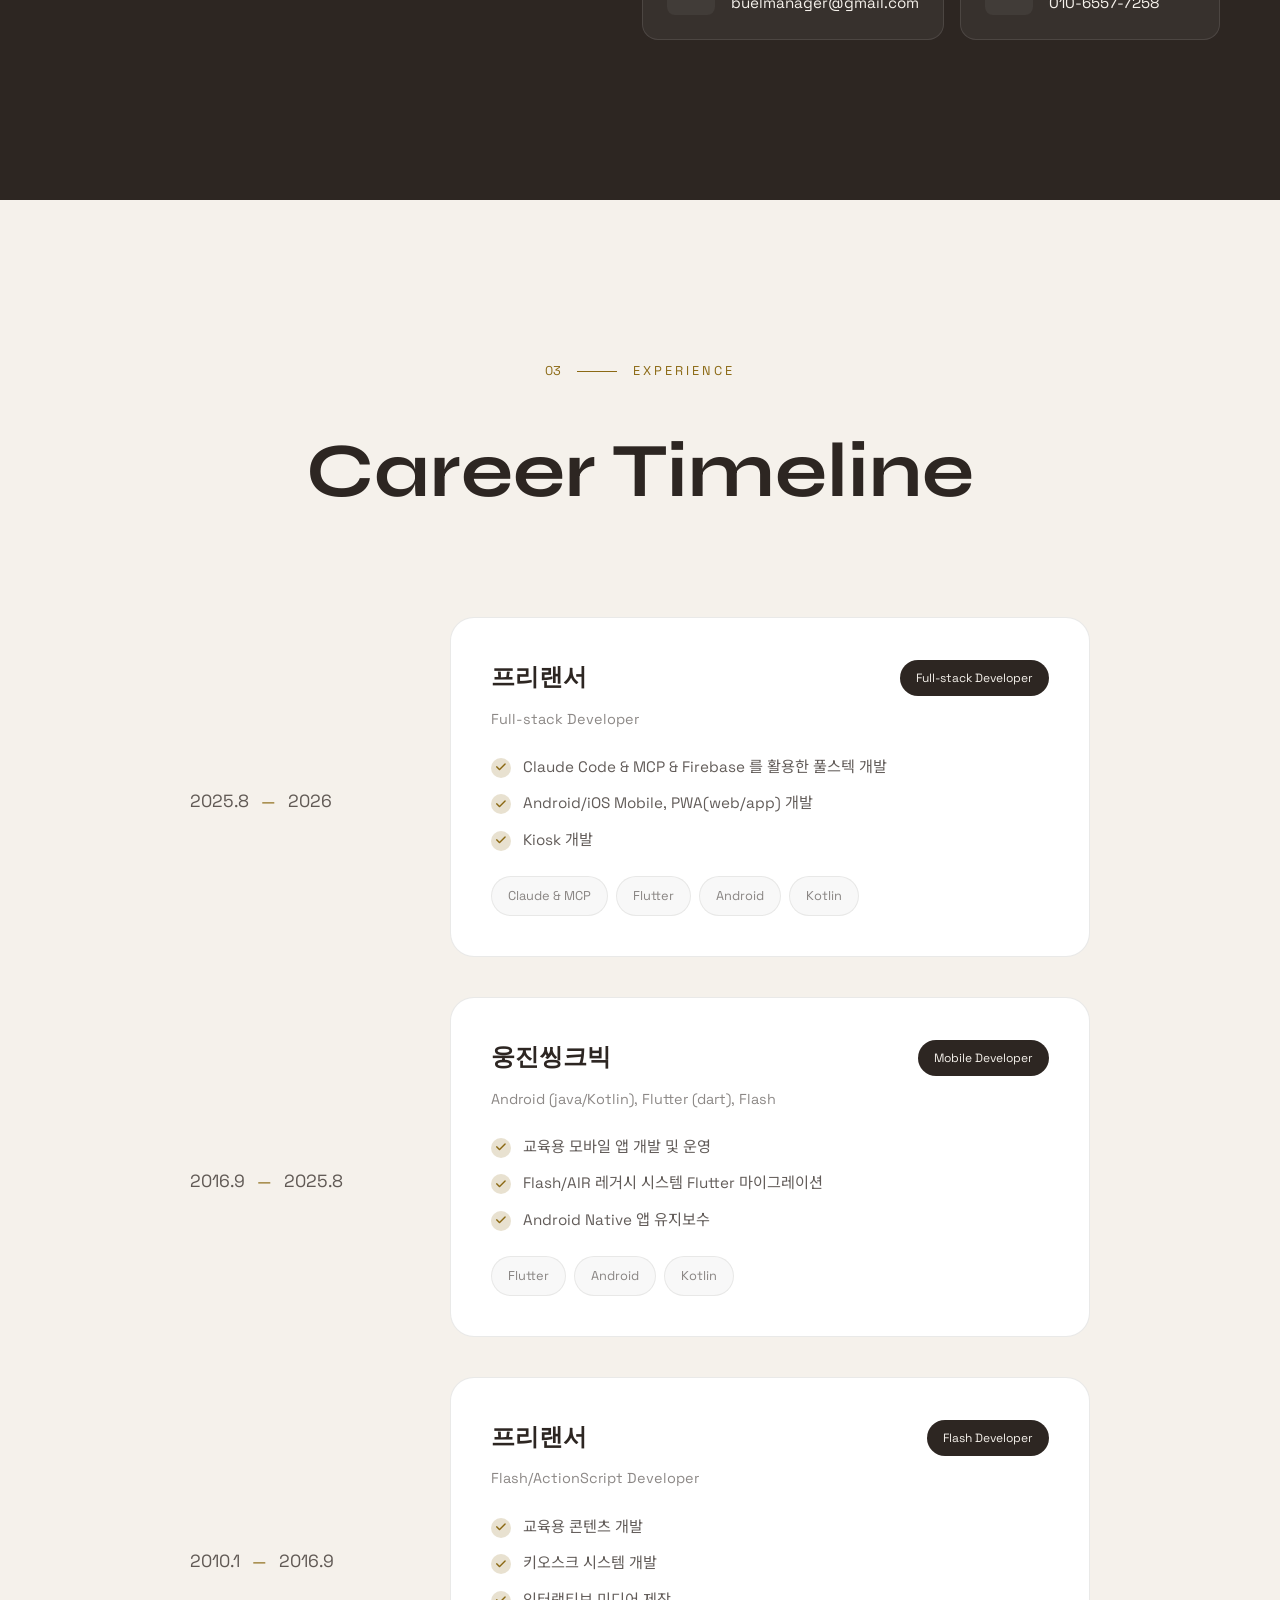
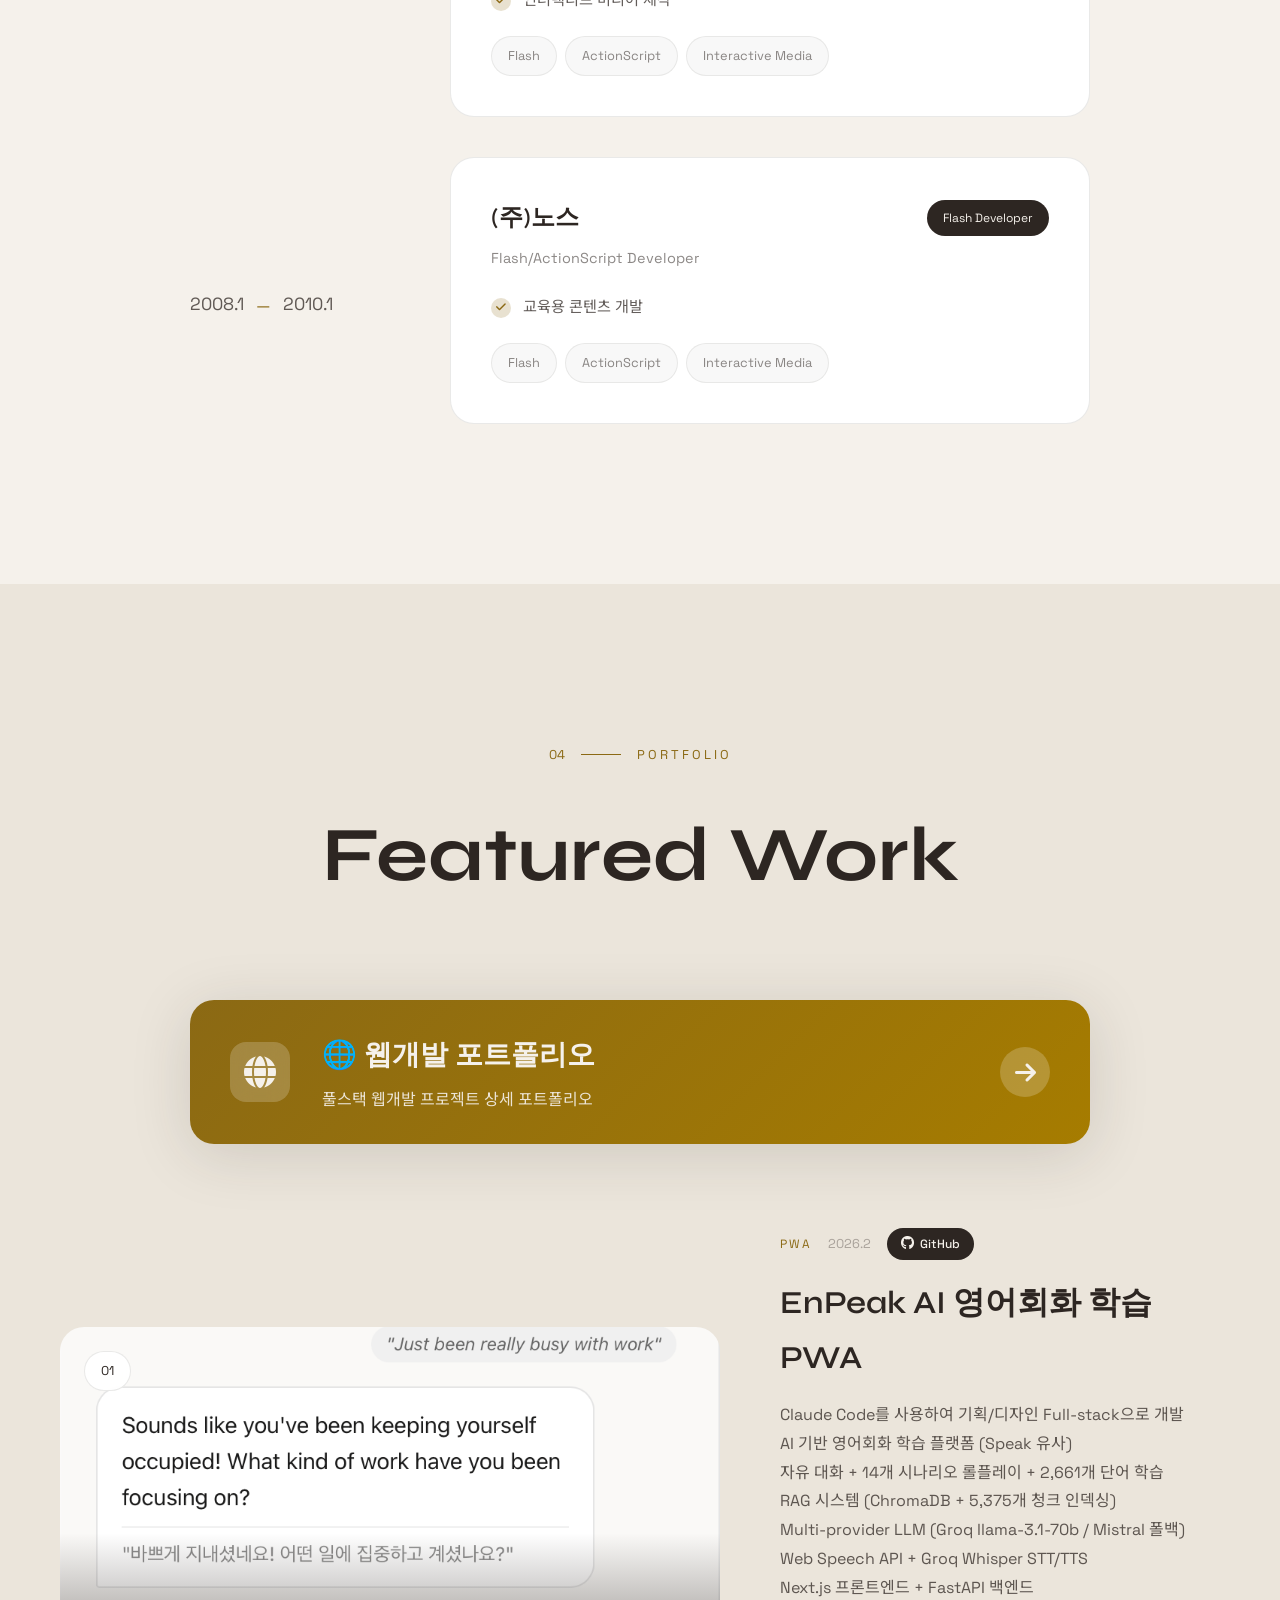
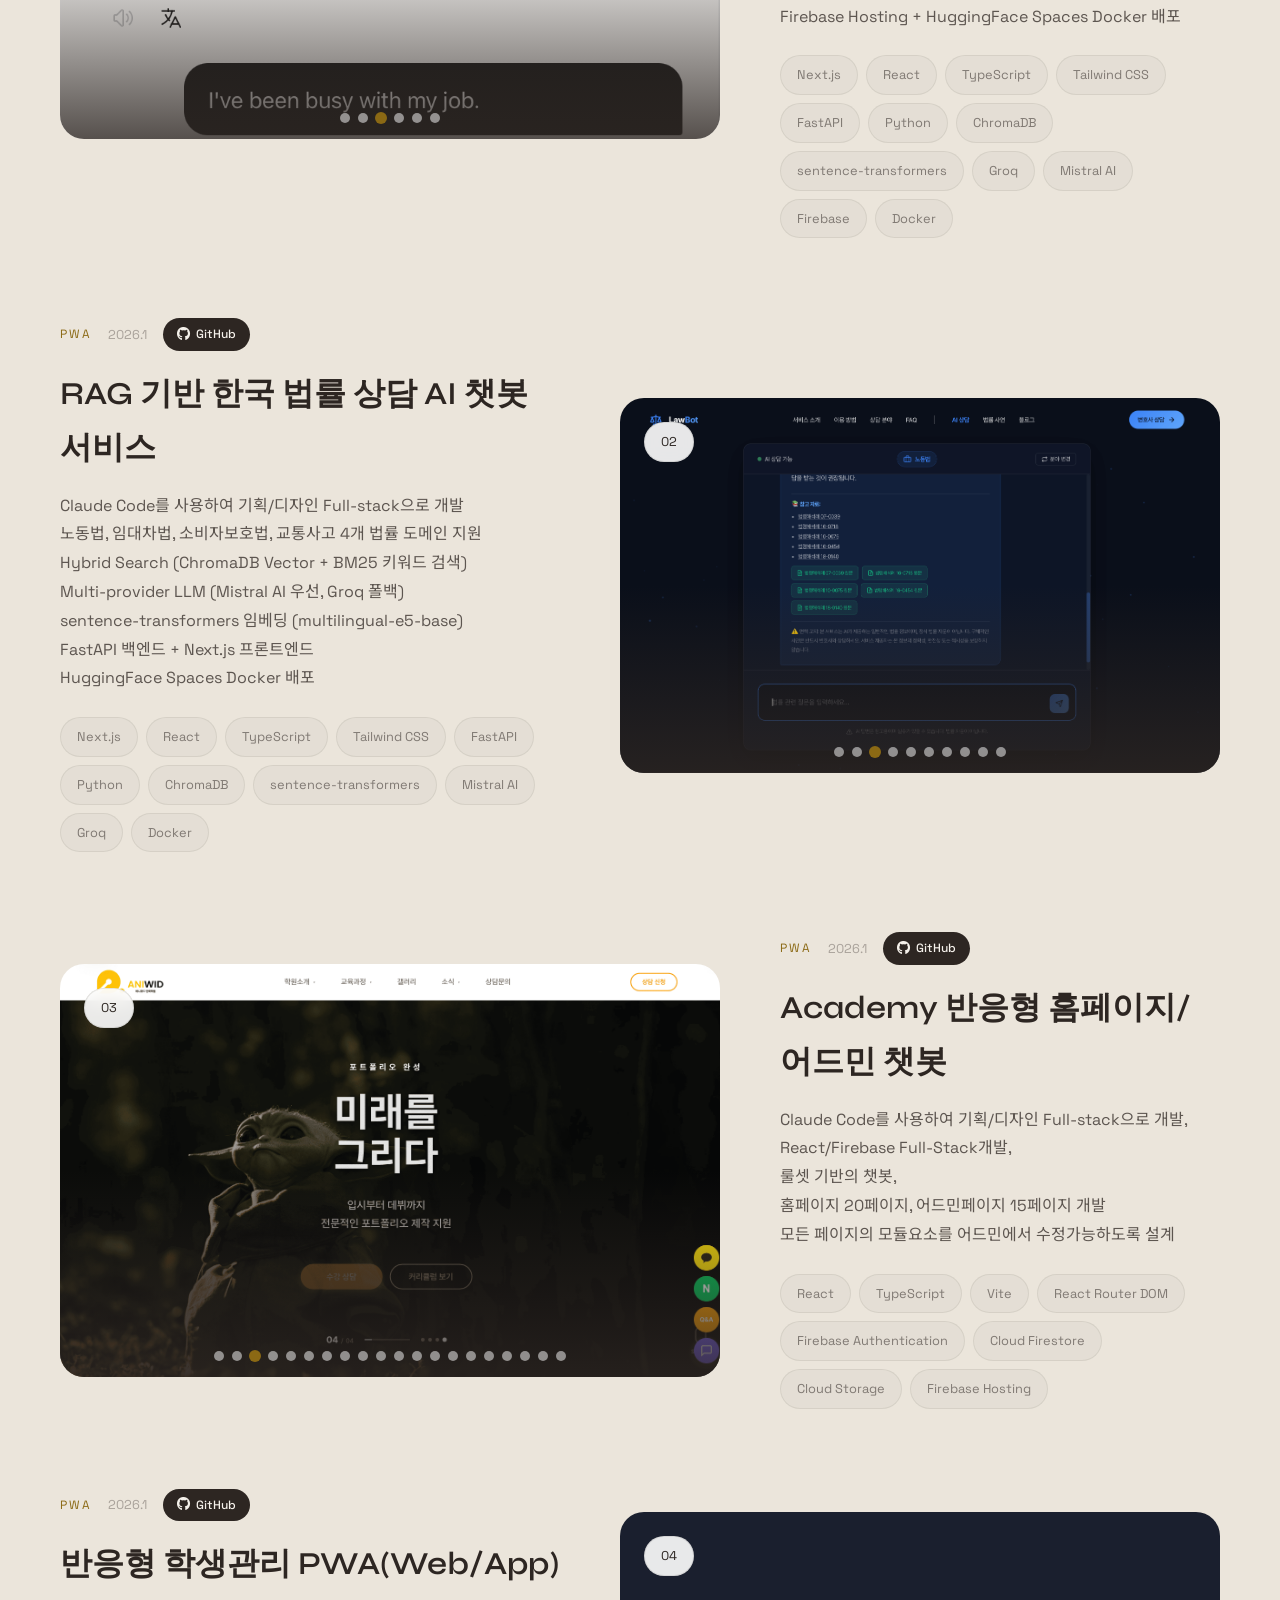
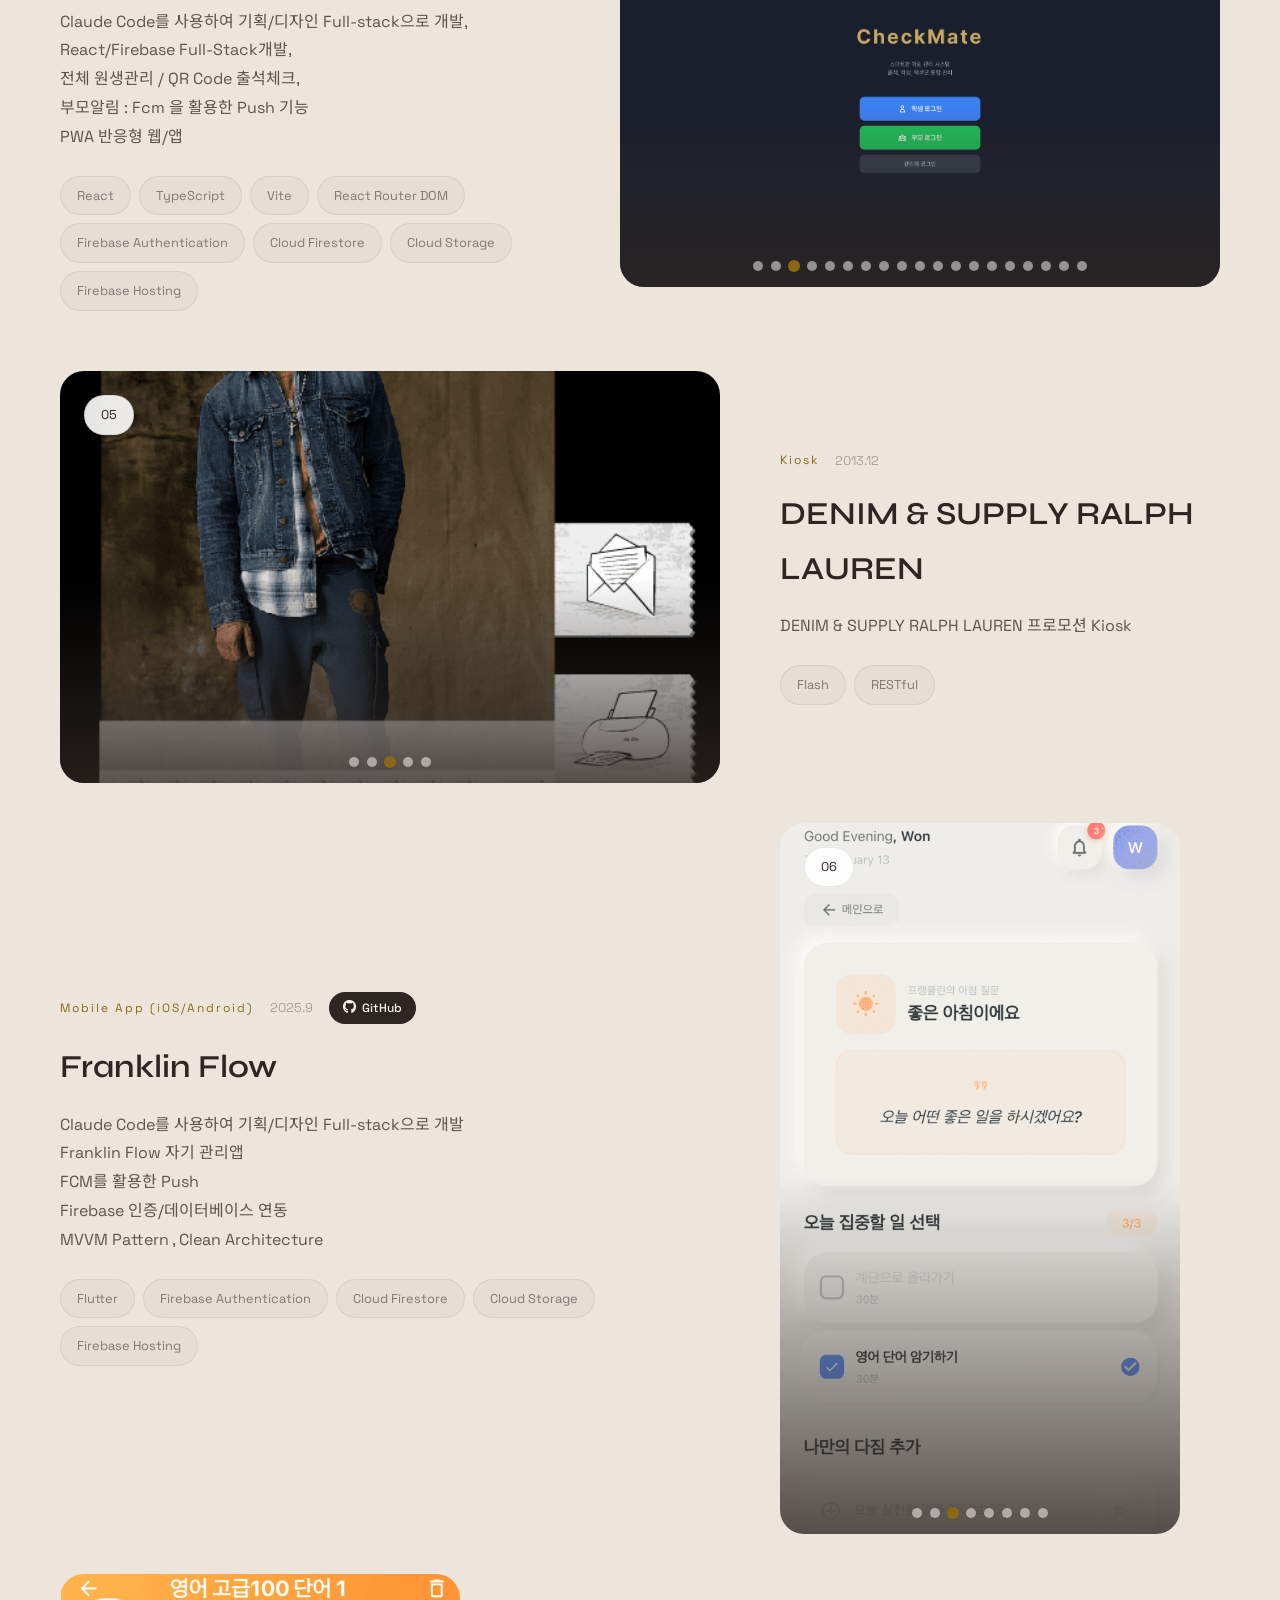
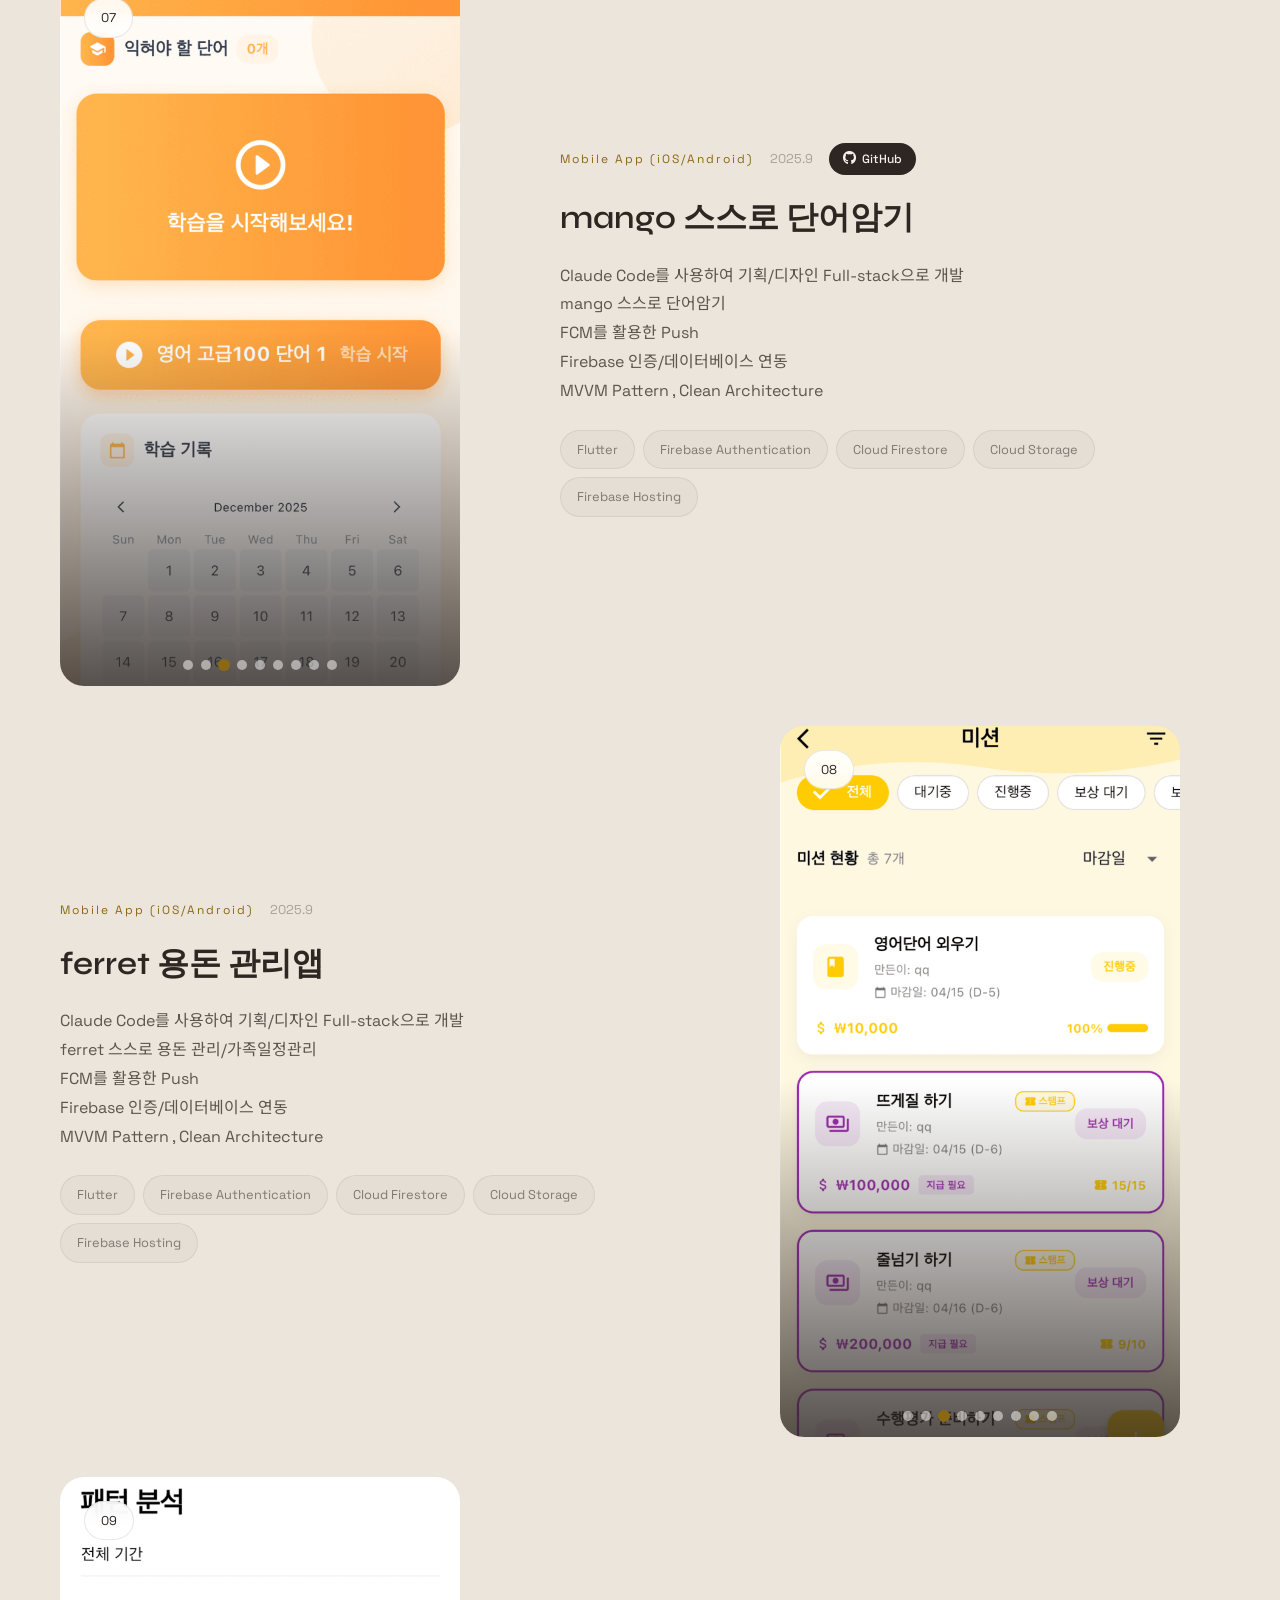
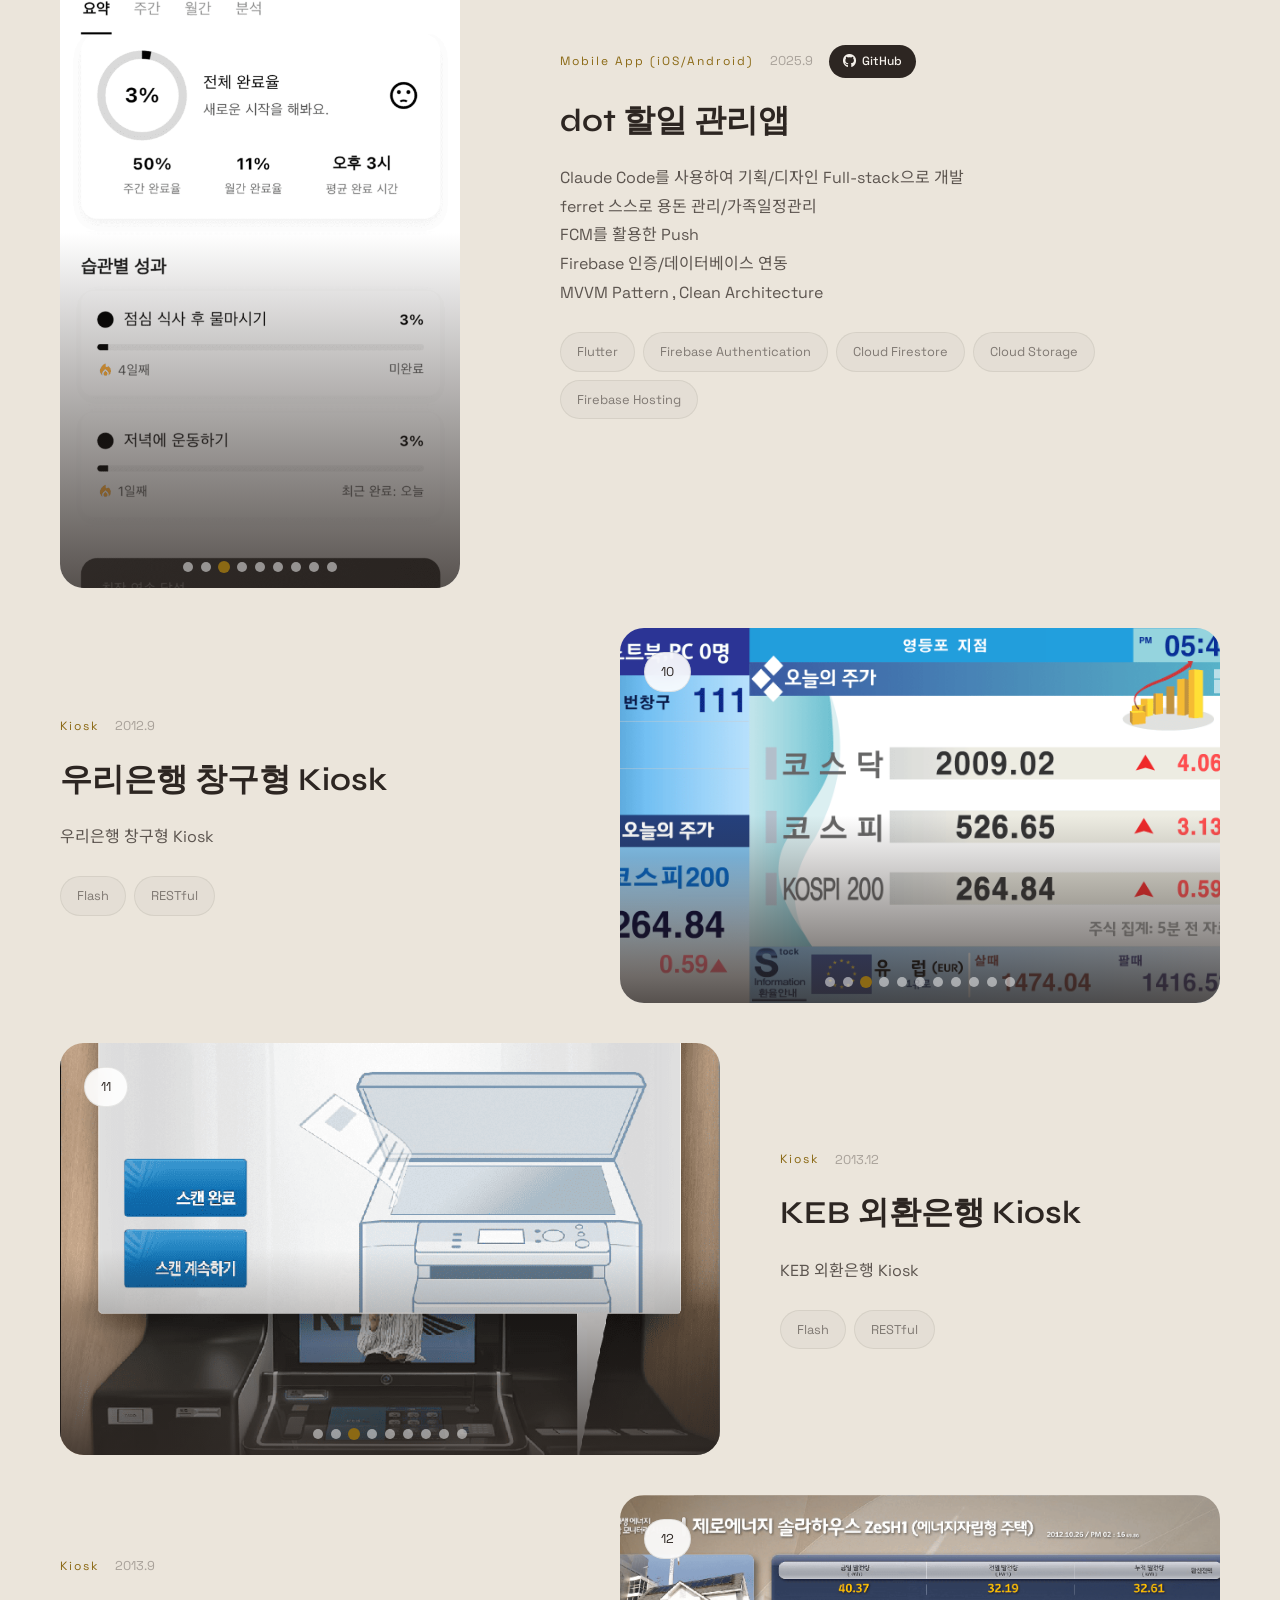
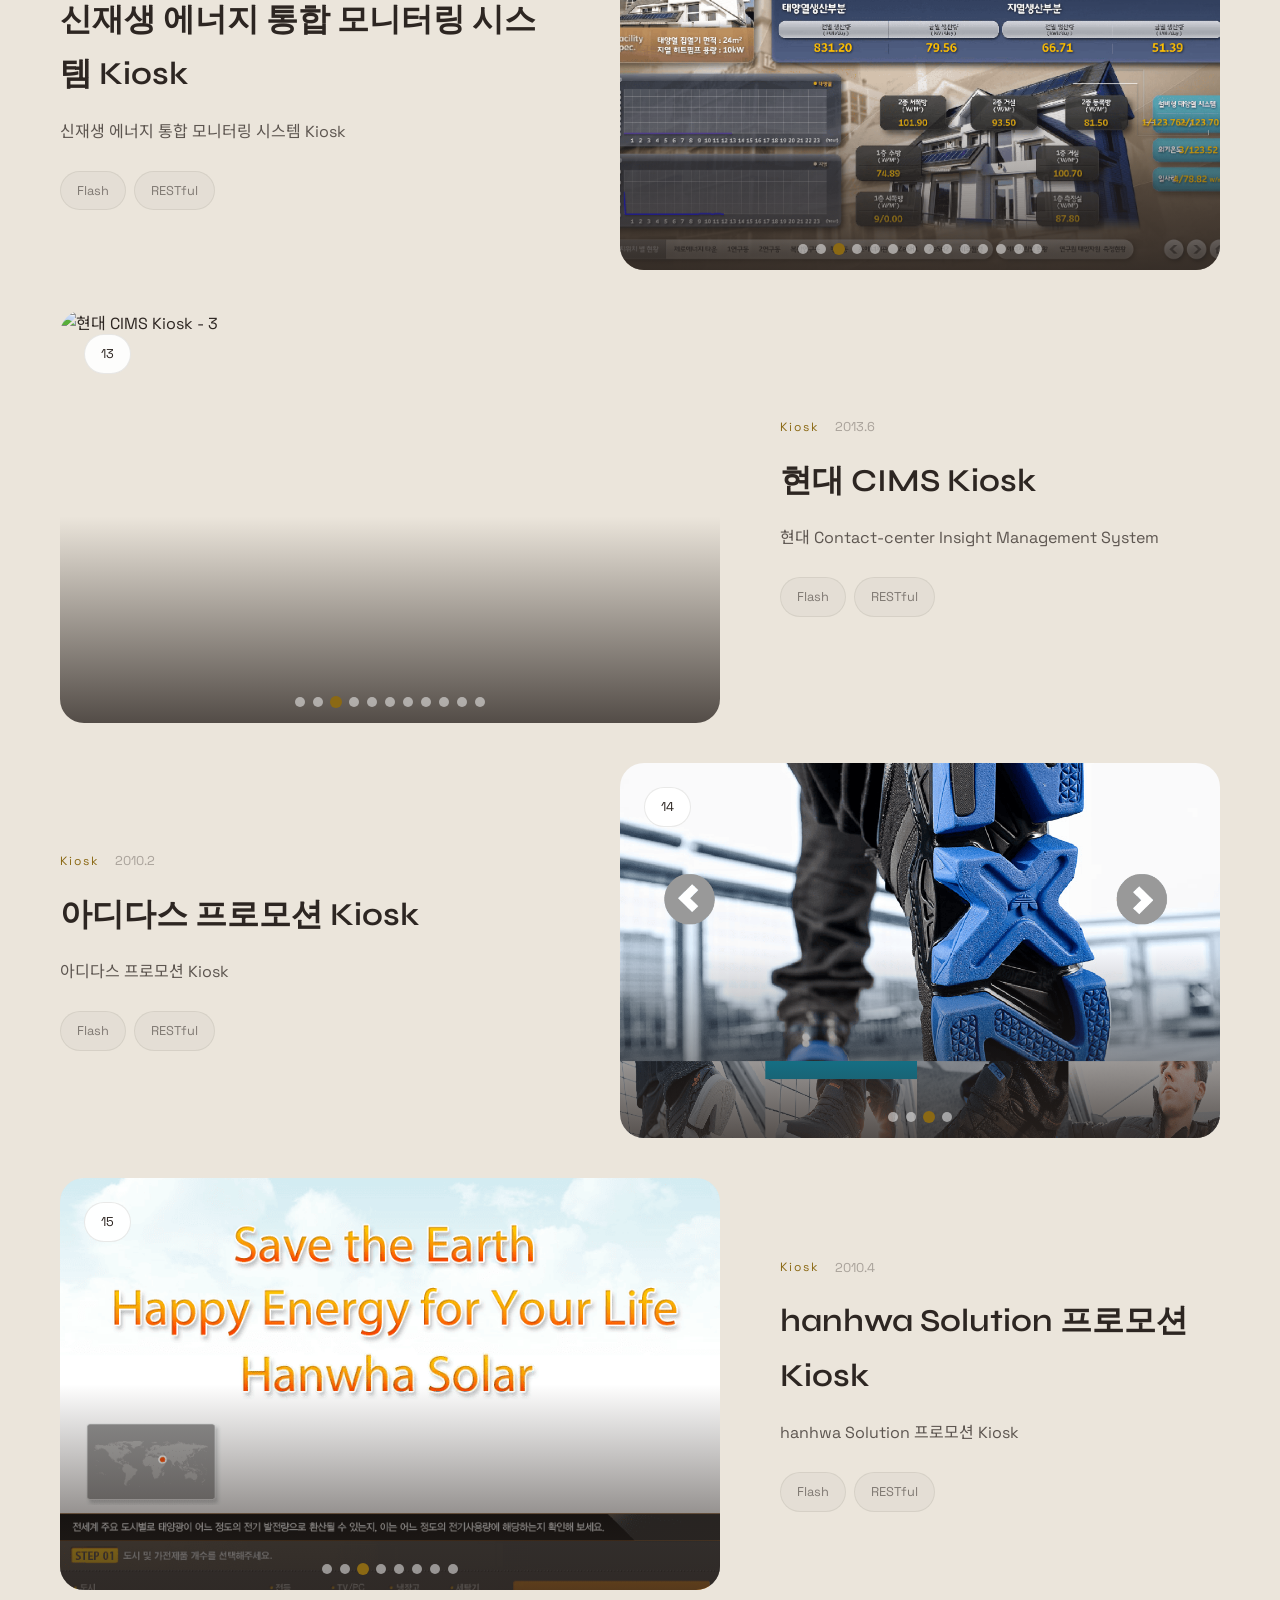
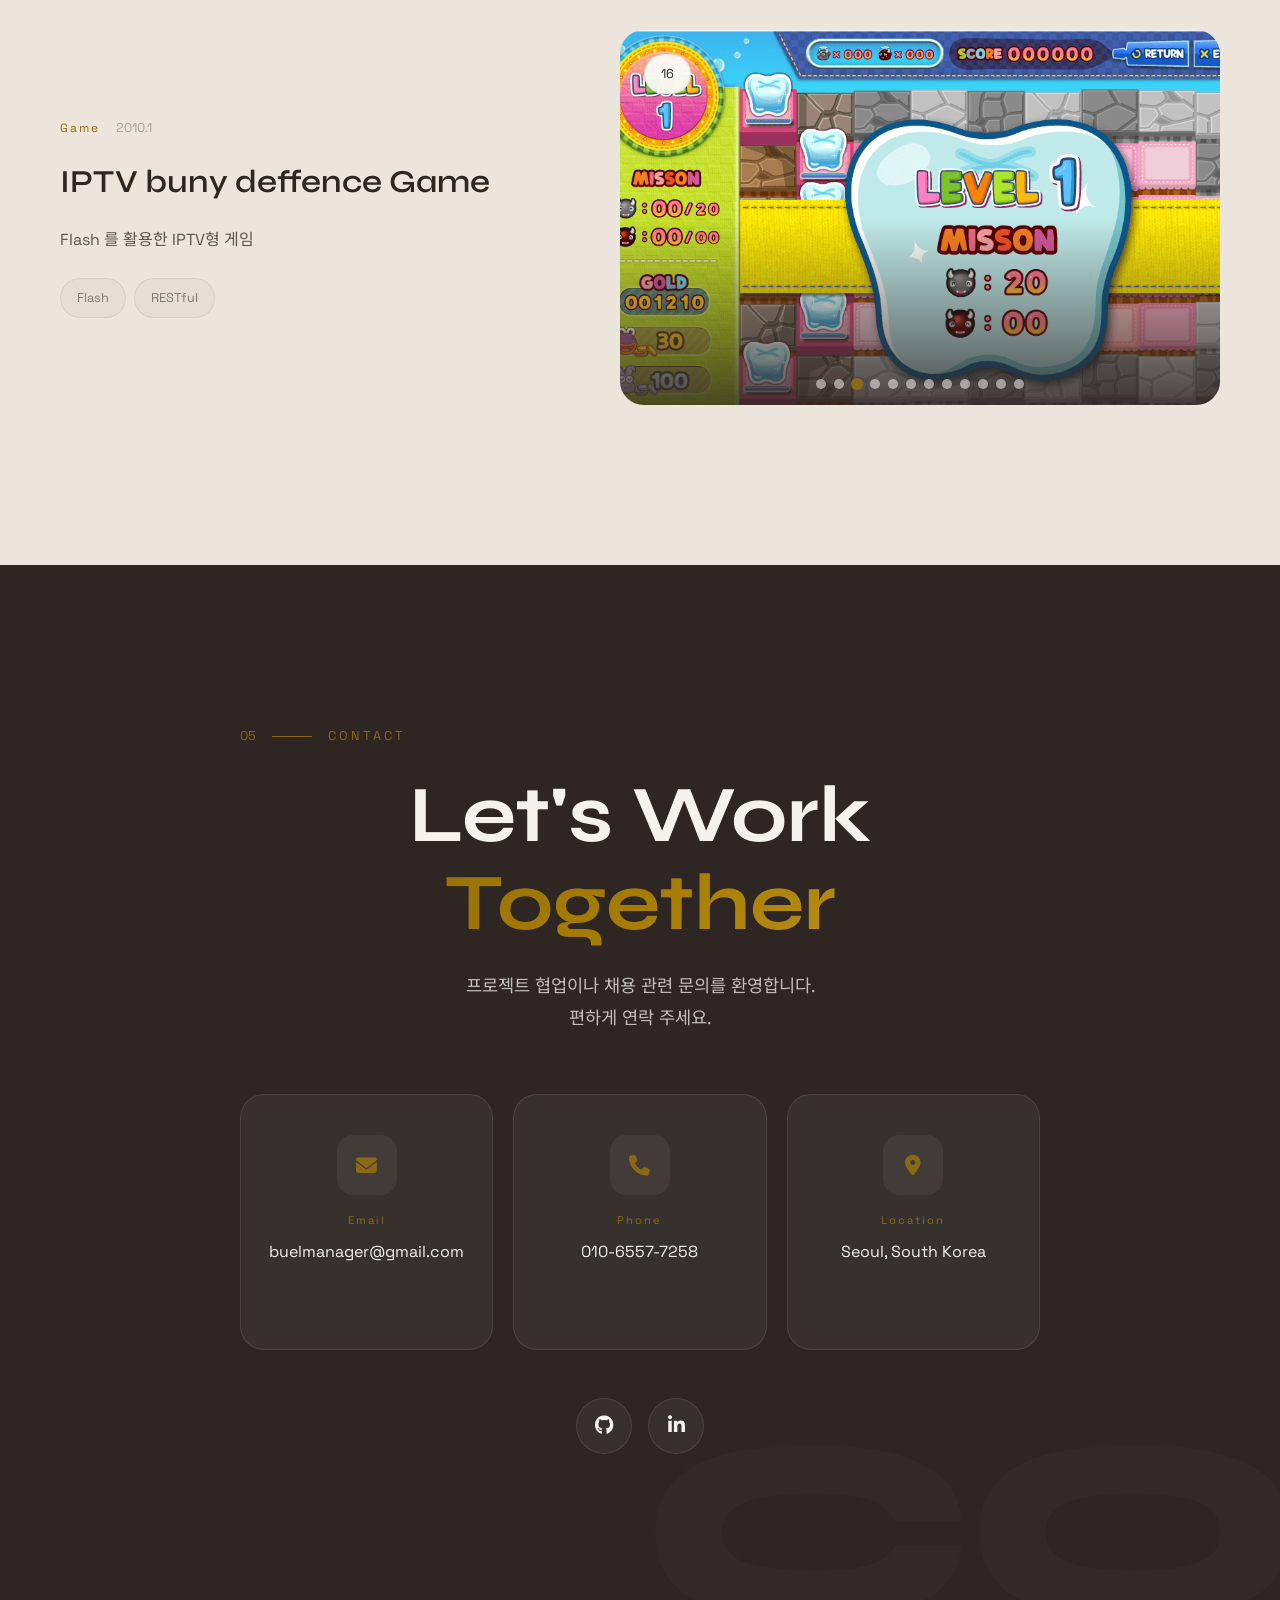
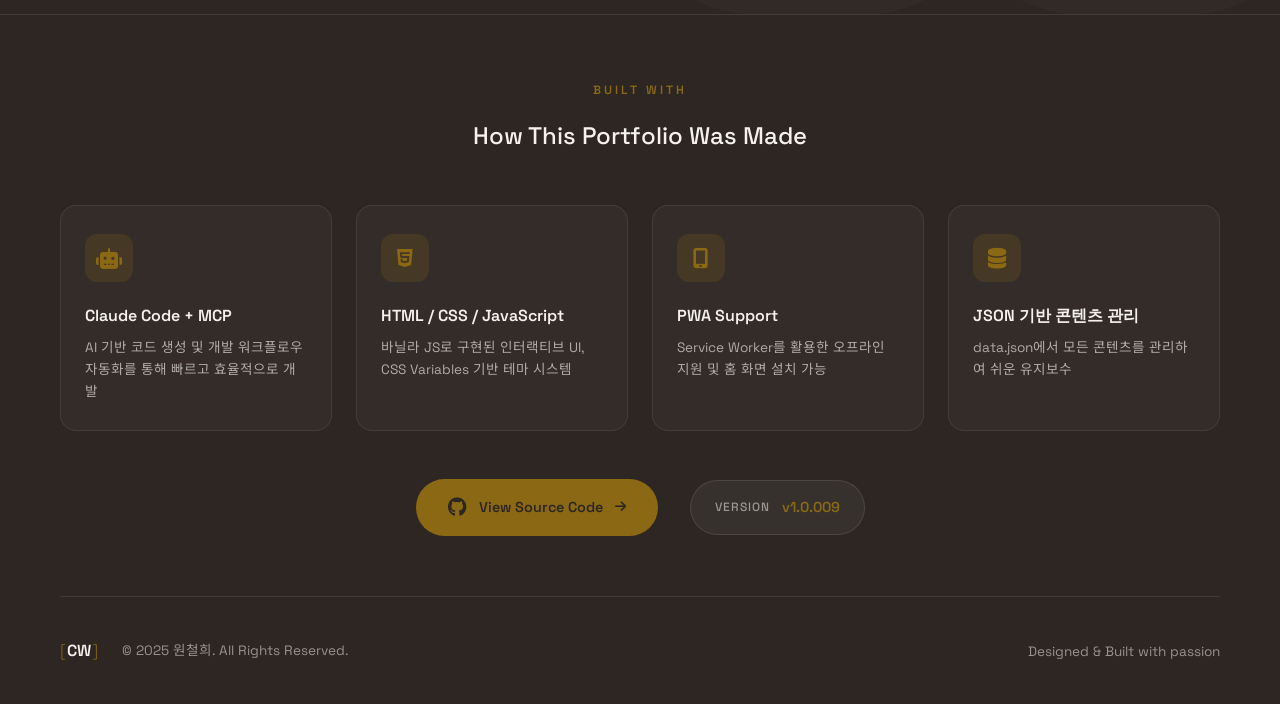
==== commit 55da3c9f: "v1.0.012: 포트폴리오 배너 텍스트 수정 Claude Code + MCP 문구 제거  Co-Authored-By: Claude Sonnet 4.5 <noreply@anthro" ====
--- a/index.html
+++ b/index.html
@@ -151,7 +151,7 @@
                     </div>
                     <div class="portfolio-link-text">
                         <h3>🌐 웹개발 포트폴리오</h3>
-                        <p>Claude Code + MCP를 활용한 풀스택 웹개발 프로젝트 상세 포트폴리오</p>
+                        <p>풀스택 웹개발 프로젝트 상세 포트폴리오</p>
                     </div>
                     <div class="portfolio-link-arrow">
                         <i class="fas fa-arrow-right"></i>
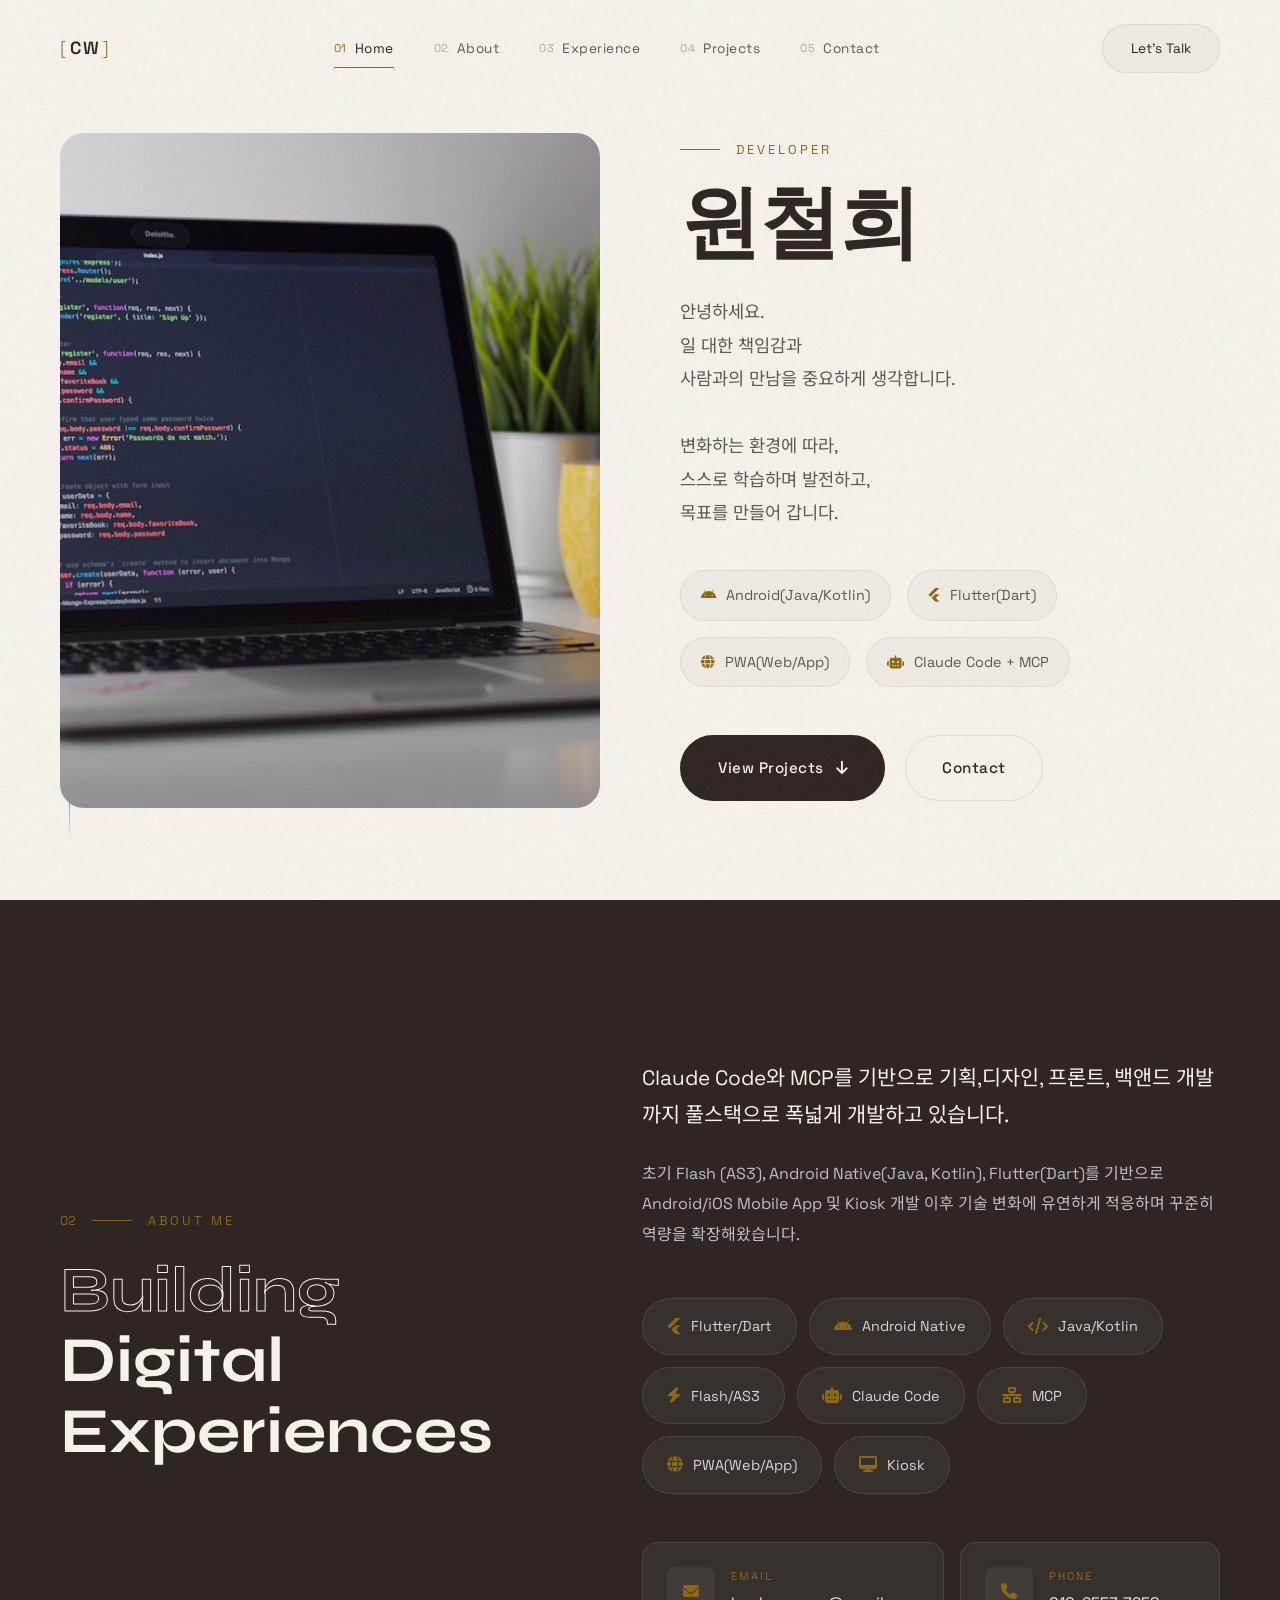
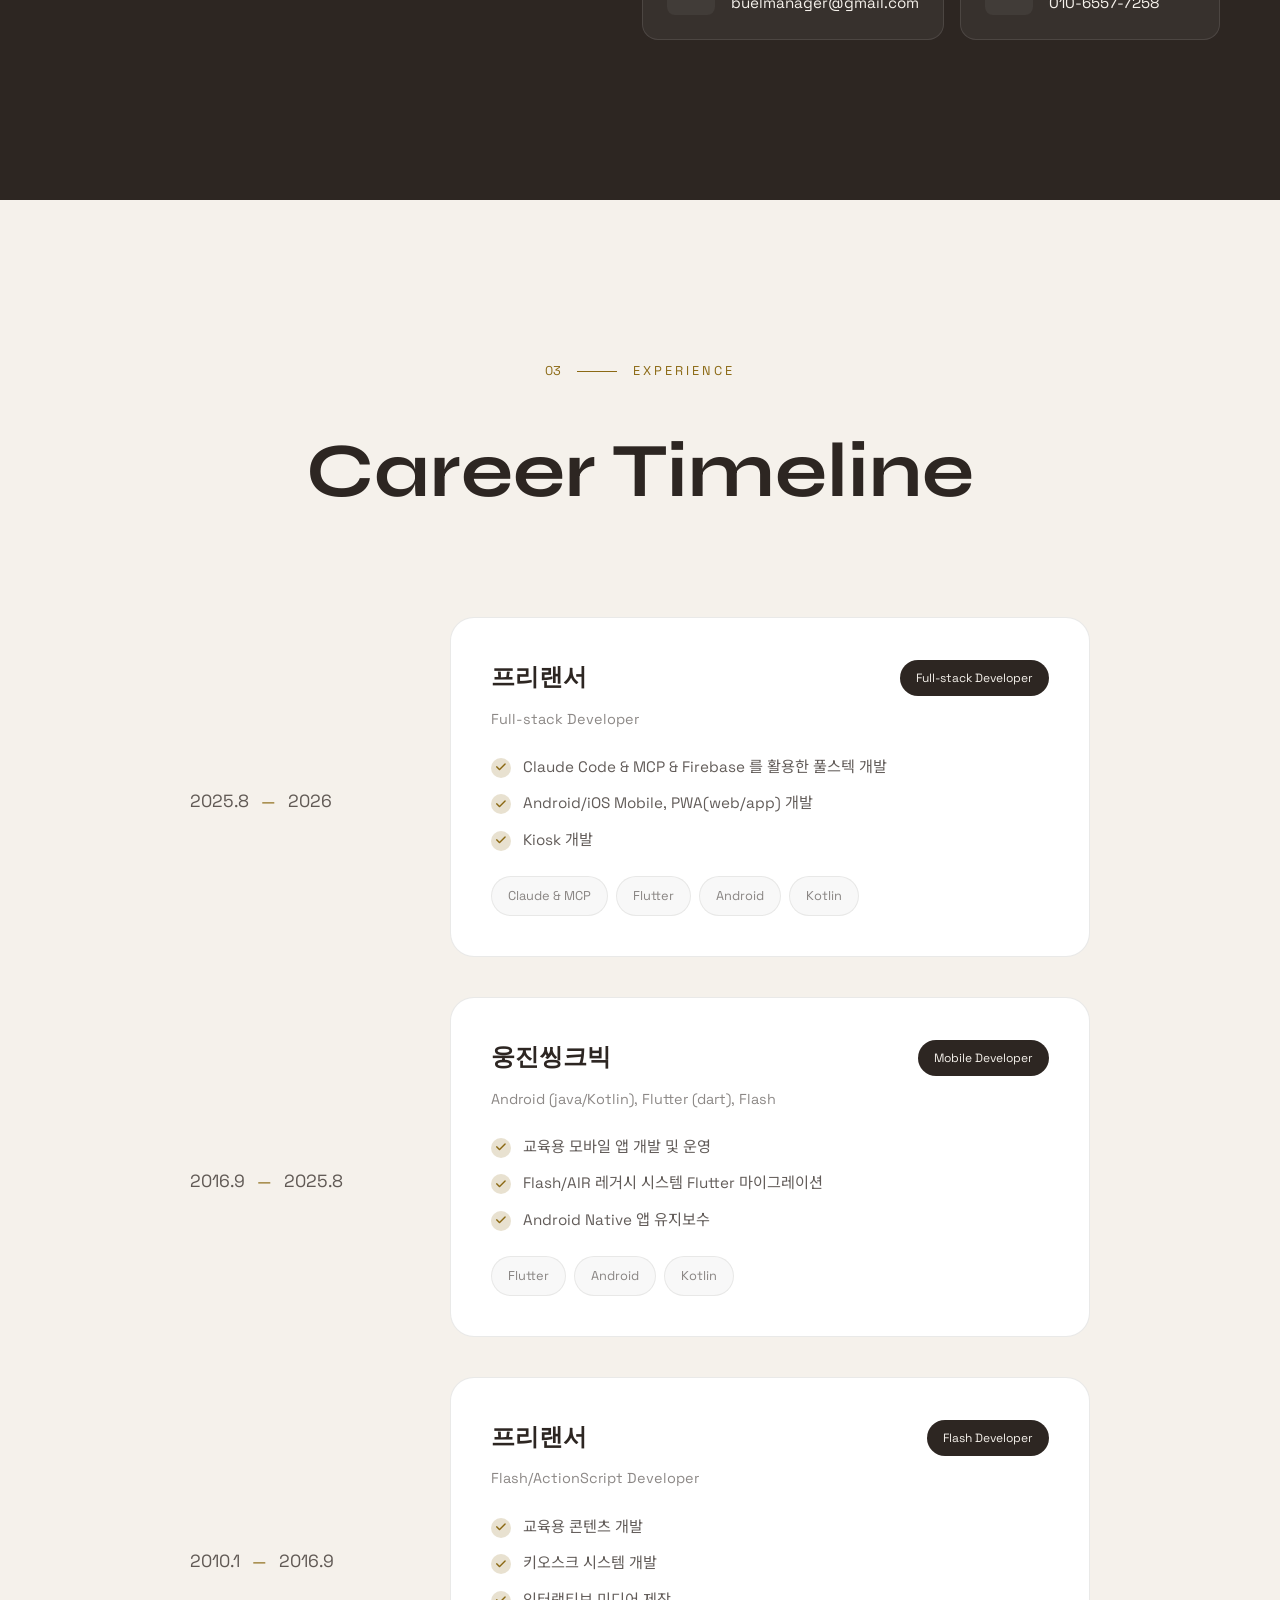
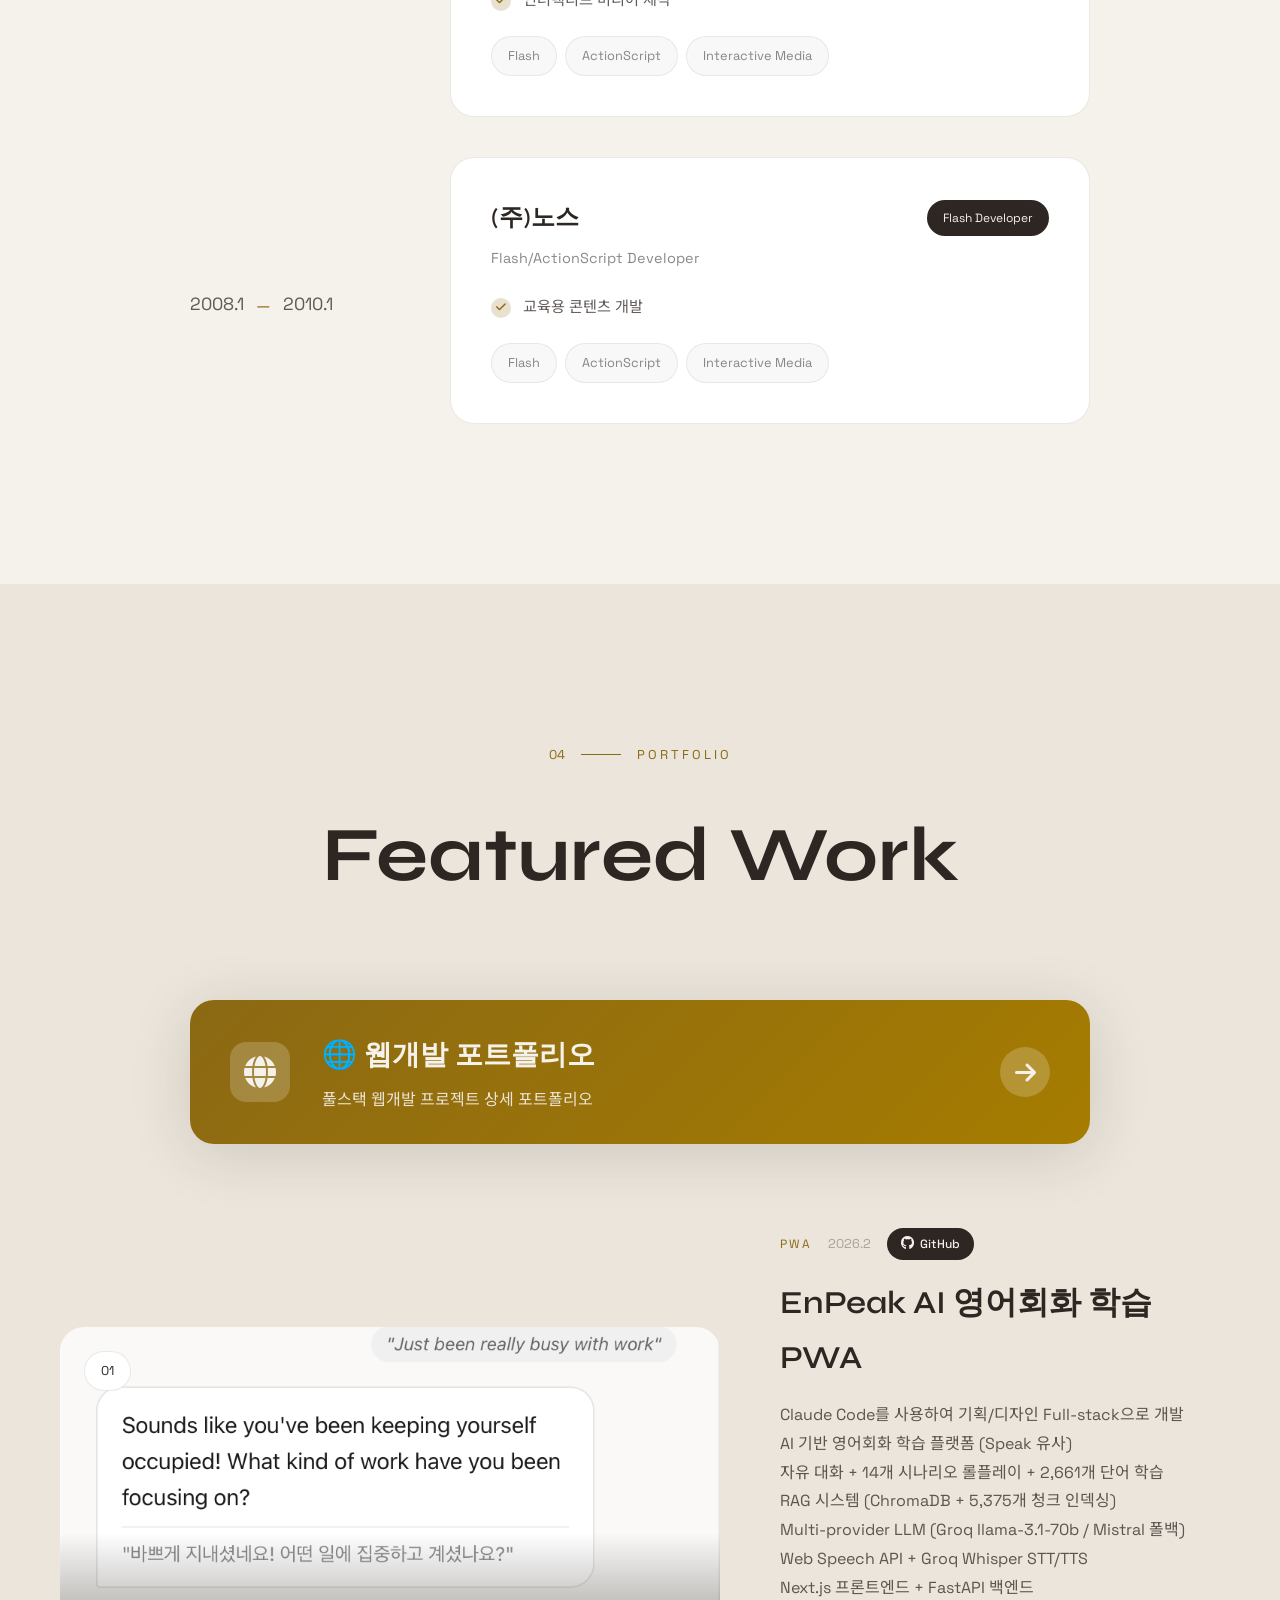
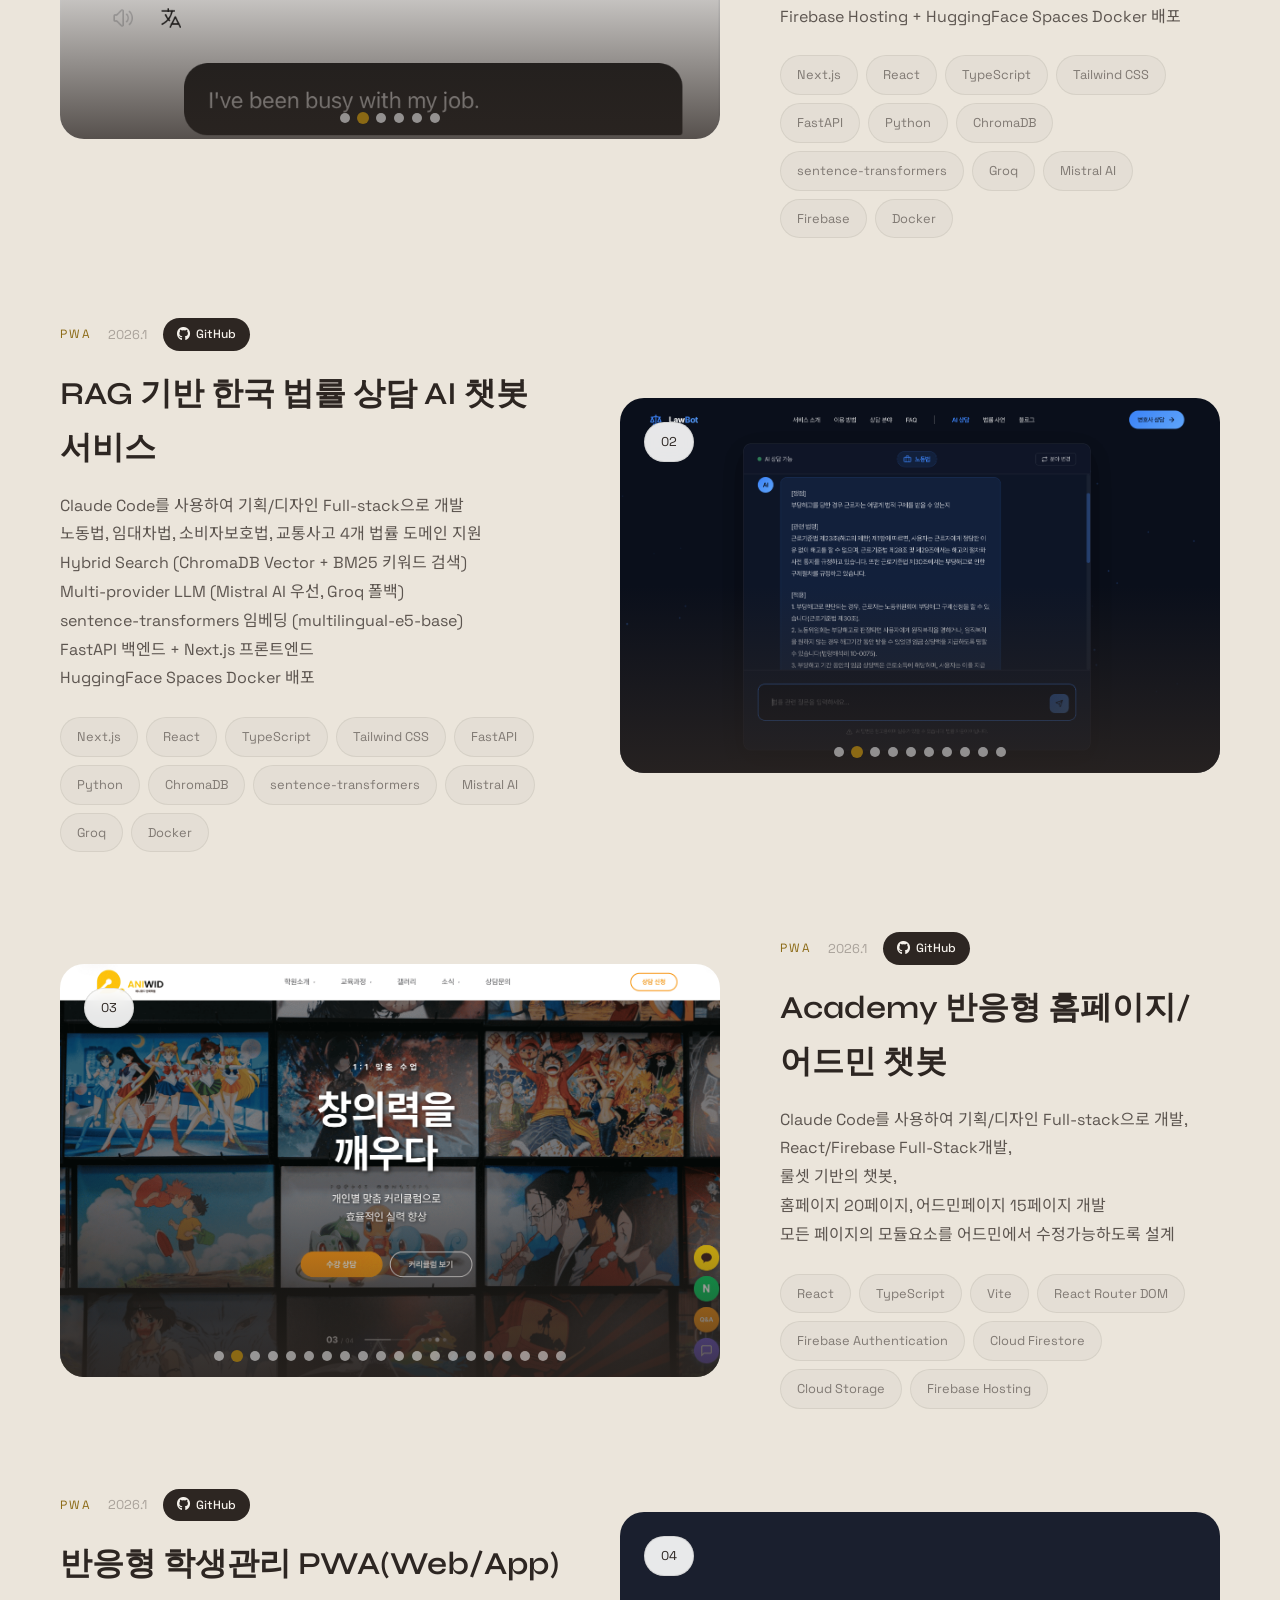
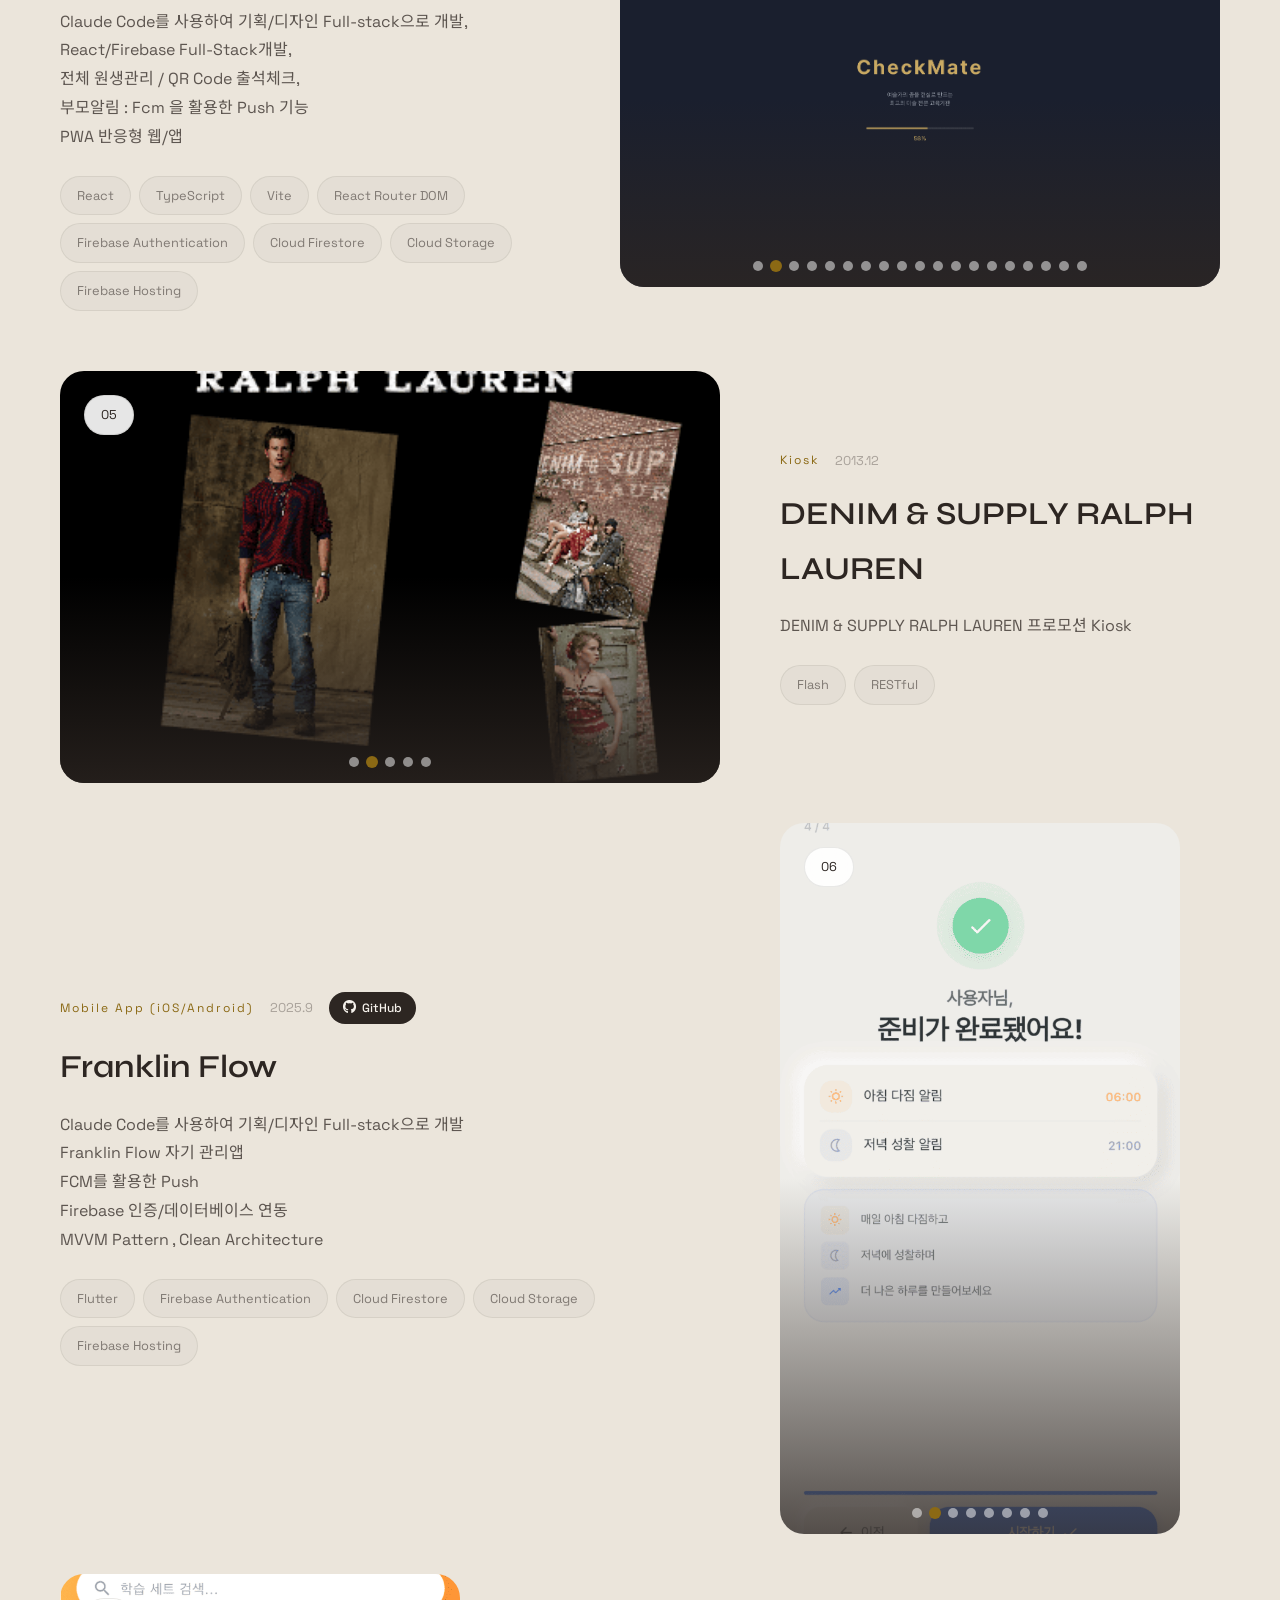
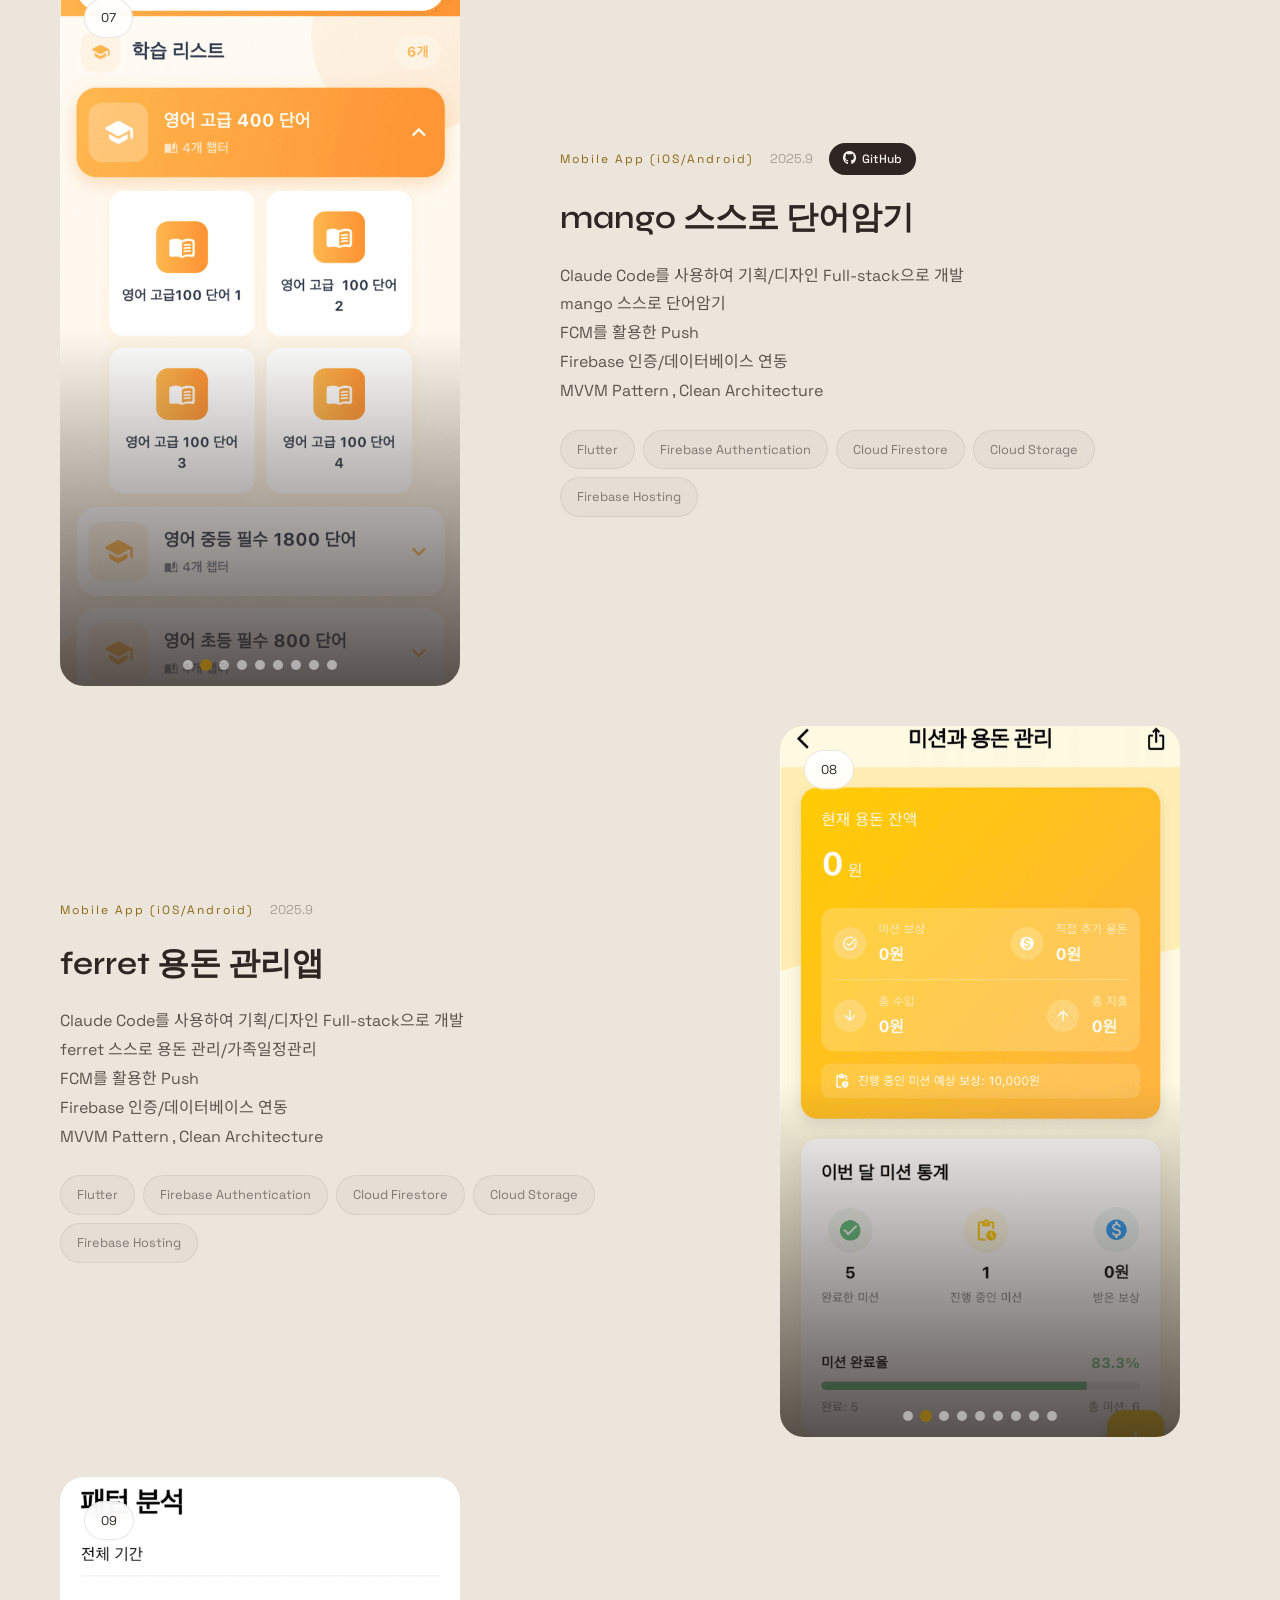
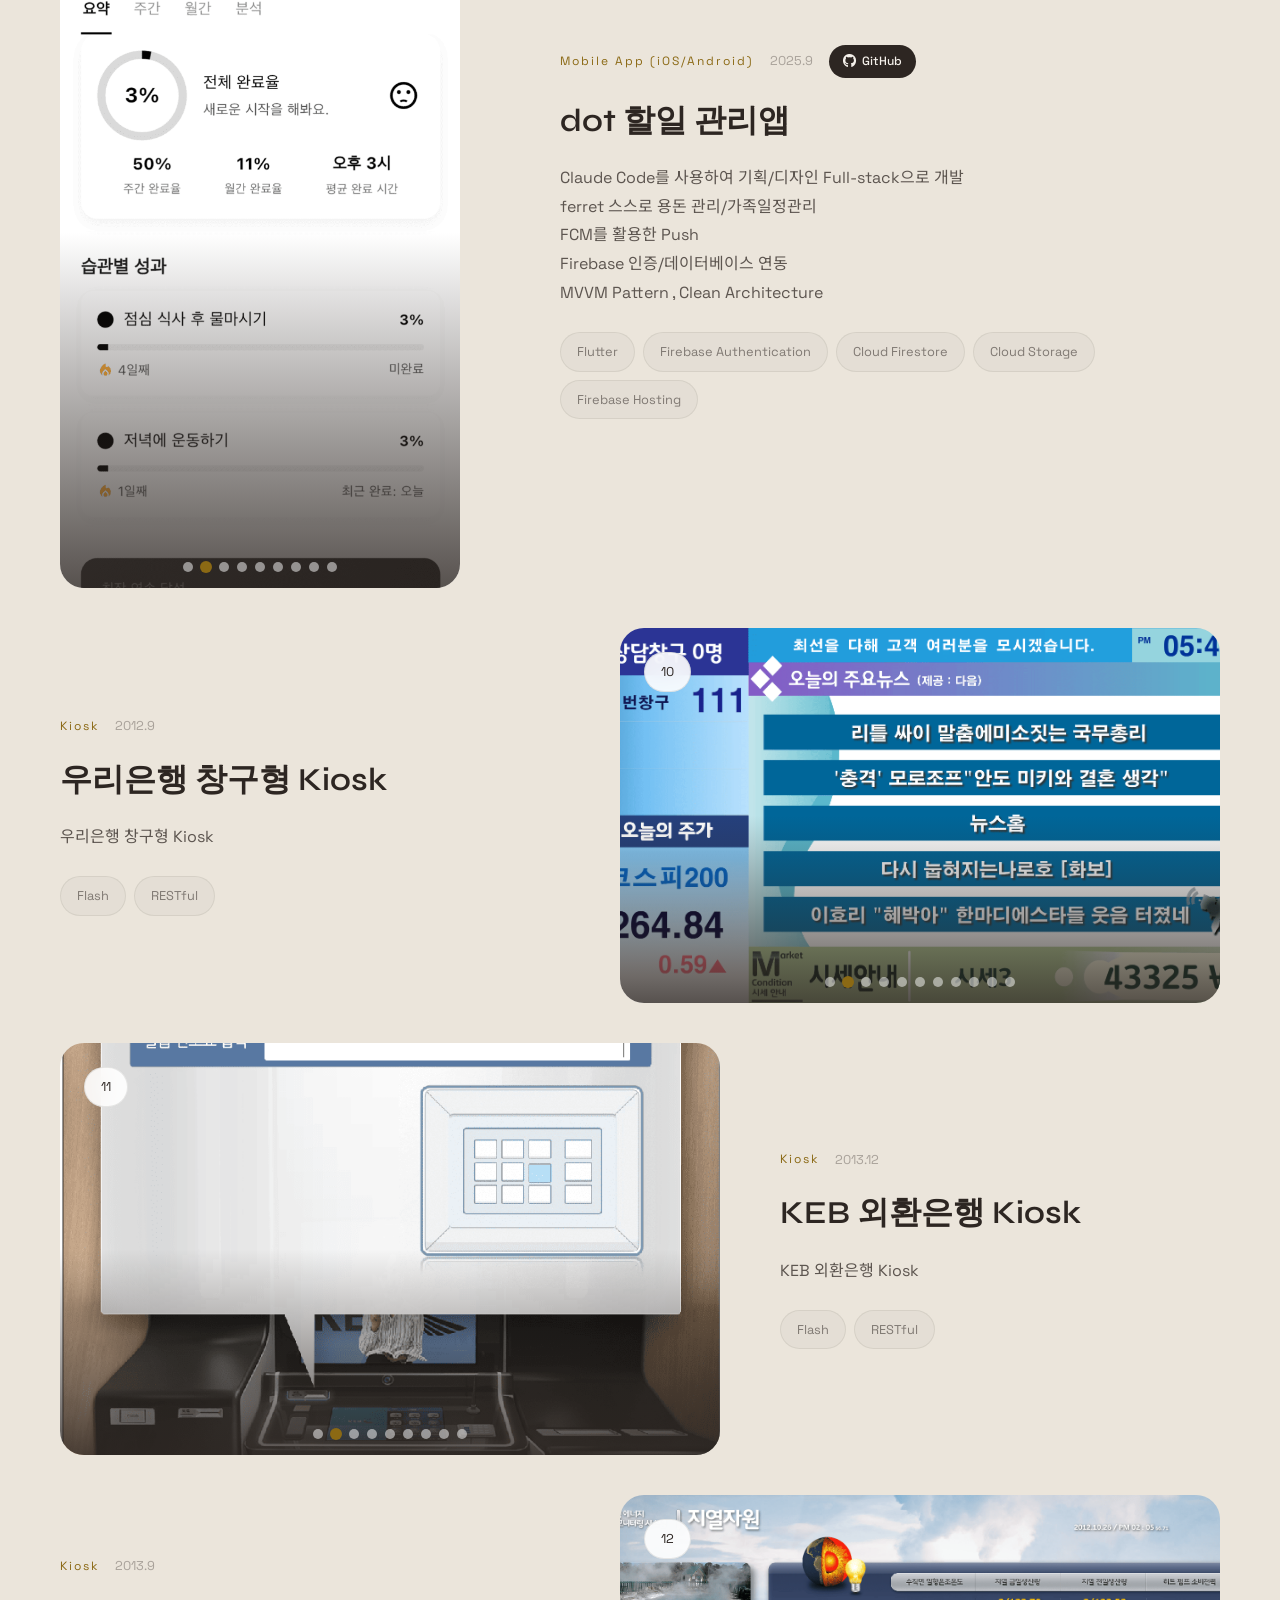
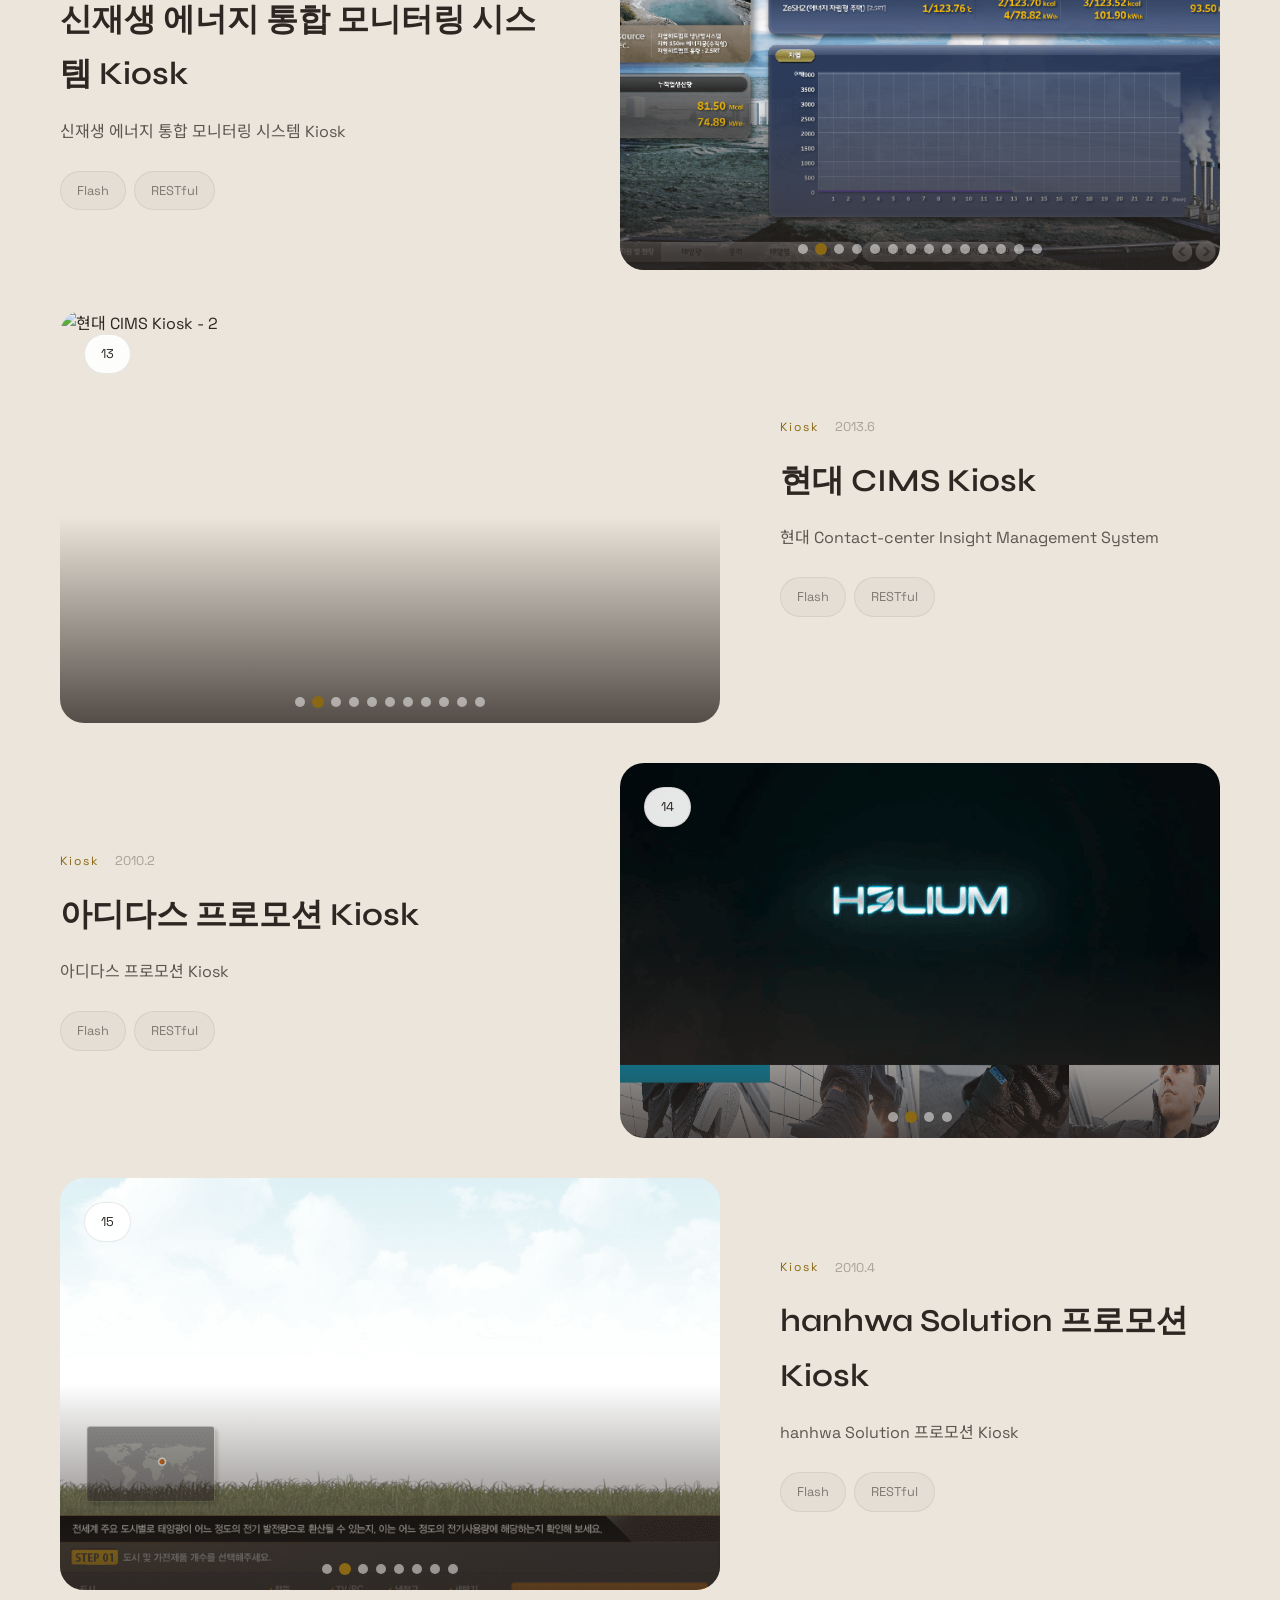
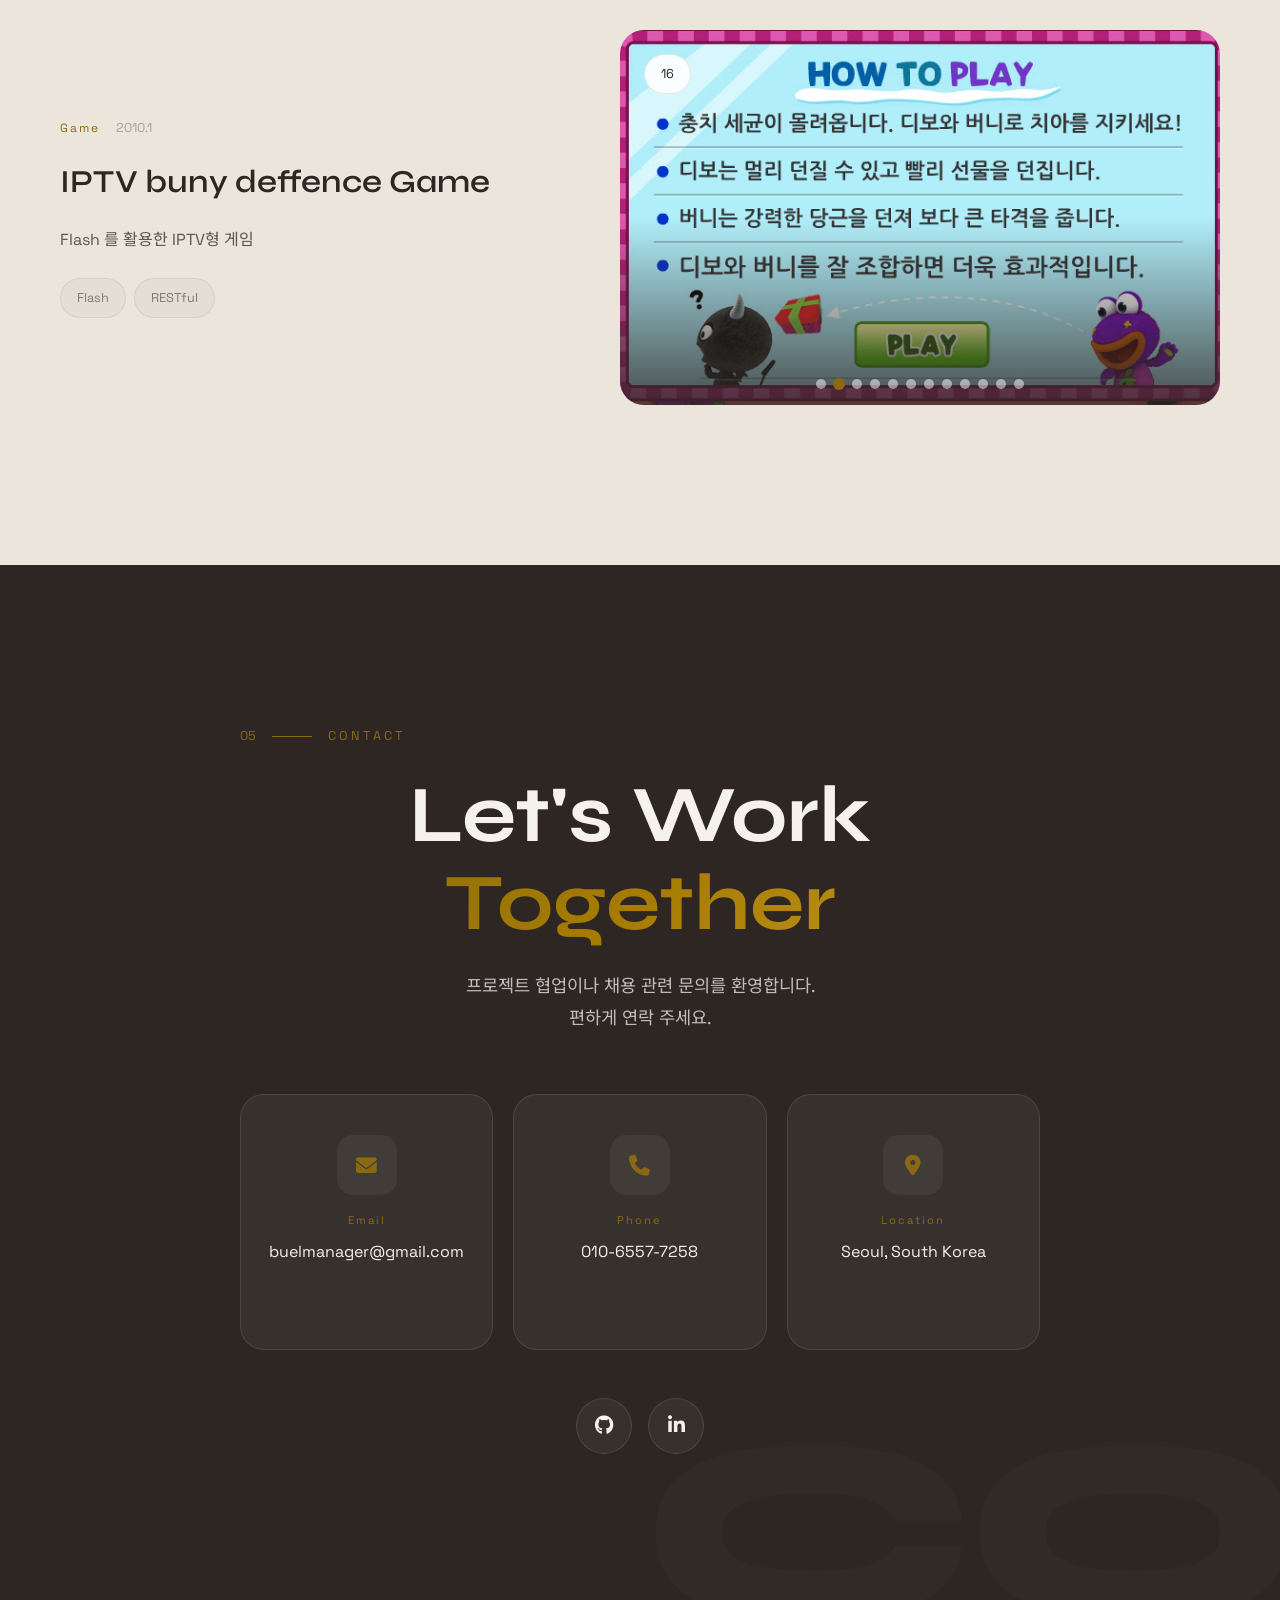
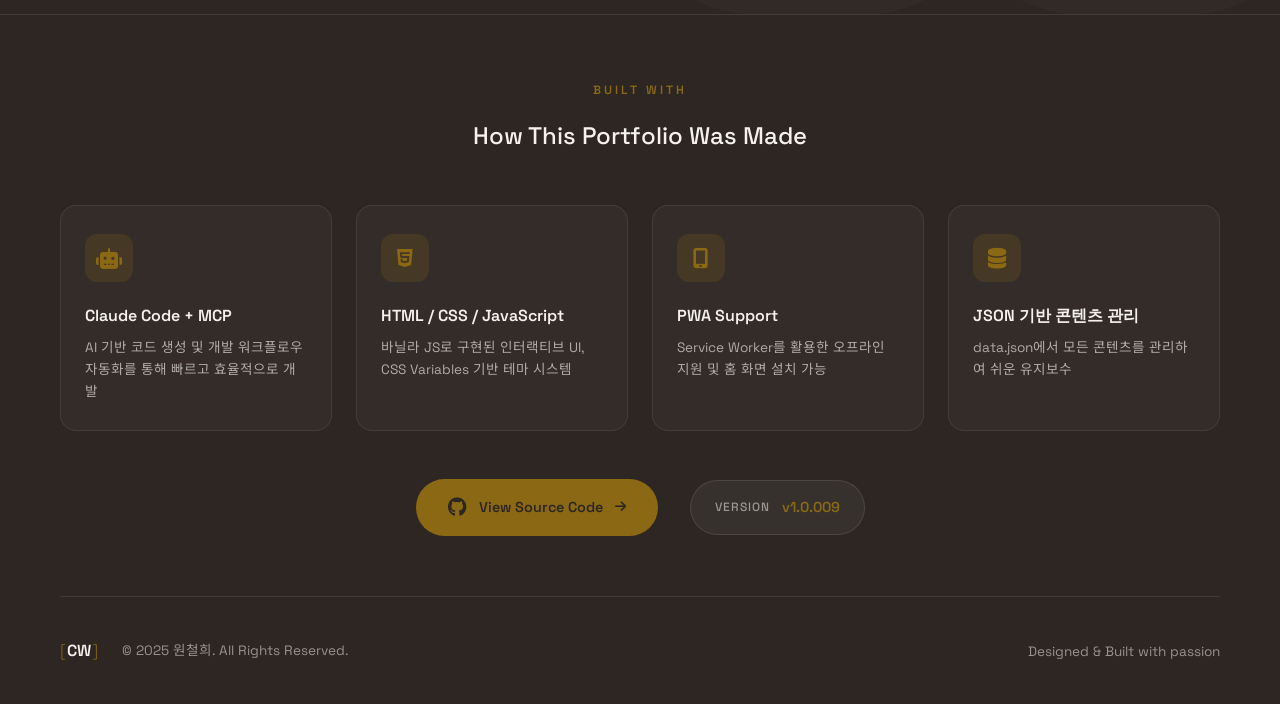
==== commit 9c90b674: "v1.0.013: 어드민 패널 추가 및 커스텀 커서 제거 - GitHub API 기반 이미지 업로드/삭제 어드민 패널 (admin.html) - Vercel 서버리스 API 추가 " ====
--- a/index.html
+++ b/index.html
@@ -37,10 +37,6 @@
 <body>
     <!-- Noise Overlay -->
     <div class="noise-overlay"></div>
-
-    <!-- Custom Cursor -->
-    <div class="cursor"></div>
-    <div class="cursor-follower"></div>
 
     <!-- Navigation - Dynamic -->
     <nav class="navbar">
--- a/styles.css
+++ b/styles.css
@@ -67,13 +67,11 @@
     color: var(--text-primary);
     line-height: 1.7;
     overflow-x: hidden;
-    cursor: none;
 }
 
 a {
     text-decoration: none;
     color: inherit;
-    cursor: none;
 }
 
 ul {
@@ -110,46 +108,6 @@
     background-image: url("data:image/svg+xml,%3Csvg viewBox='0 0 256 256' xmlns='http://www.w3.org/2000/svg'%3E%3Cfilter id='noise'%3E%3CfeTurbulence type='fractalNoise' baseFrequency='0.9' numOctaves='4' stitchTiles='stitch'/%3E%3C/filter%3E%3Crect width='100%25' height='100%25' filter='url(%23noise)'/%3E%3C/svg%3E");
 }
 
-/* ========================================
-   Custom Cursor
-======================================== */
-.cursor {
-    position: fixed;
-    width: 8px;
-    height: 8px;
-    background: var(--accent-primary);
-    border-radius: 50%;
-    pointer-events: none;
-    z-index: 10001;
-    transform: translate(-50%, -50%);
-    transition: width 0.2s, height 0.2s, background 0.2s;
-    mix-blend-mode: difference;
-}
-
-.cursor-follower {
-    position: fixed;
-    width: 40px;
-    height: 40px;
-    border: 1px solid var(--accent-primary);
-    border-radius: 50%;
-    pointer-events: none;
-    z-index: 10000;
-    transform: translate(-50%, -50%);
-    transition: width 0.3s, height 0.3s, border-color 0.3s, background 0.3s;
-}
-
-.cursor.hover {
-    width: 12px;
-    height: 12px;
-    background: var(--gold);
-}
-
-.cursor-follower.hover {
-    width: 60px;
-    height: 60px;
-    border-color: var(--gold);
-    background: rgba(251, 191, 36, 0.1);
-}
 
 /* ========================================
    Scroll Progress
@@ -165,26 +123,6 @@
     transition: width 0.1s linear;
 }
 
-/* ========================================
-   Custom Cursor - Light theme
-======================================== */
-.cursor {
-    background: var(--brown);
-    mix-blend-mode: normal;
-}
-
-.cursor-follower {
-    border-color: var(--brown);
-}
-
-.cursor.hover {
-    background: var(--gold);
-}
-
-.cursor-follower.hover {
-    border-color: var(--gold);
-    background: rgba(139, 105, 20, 0.1);
-}
 
 /* ========================================
    Navigation
@@ -2043,15 +1981,6 @@
         gap: 12px;
     }
 
-    .cursor,
-    .cursor-follower {
-        display: none;
-    }
-
-    body {
-        cursor: auto;
-    }
-
     a, button {
         cursor: pointer;
     }
